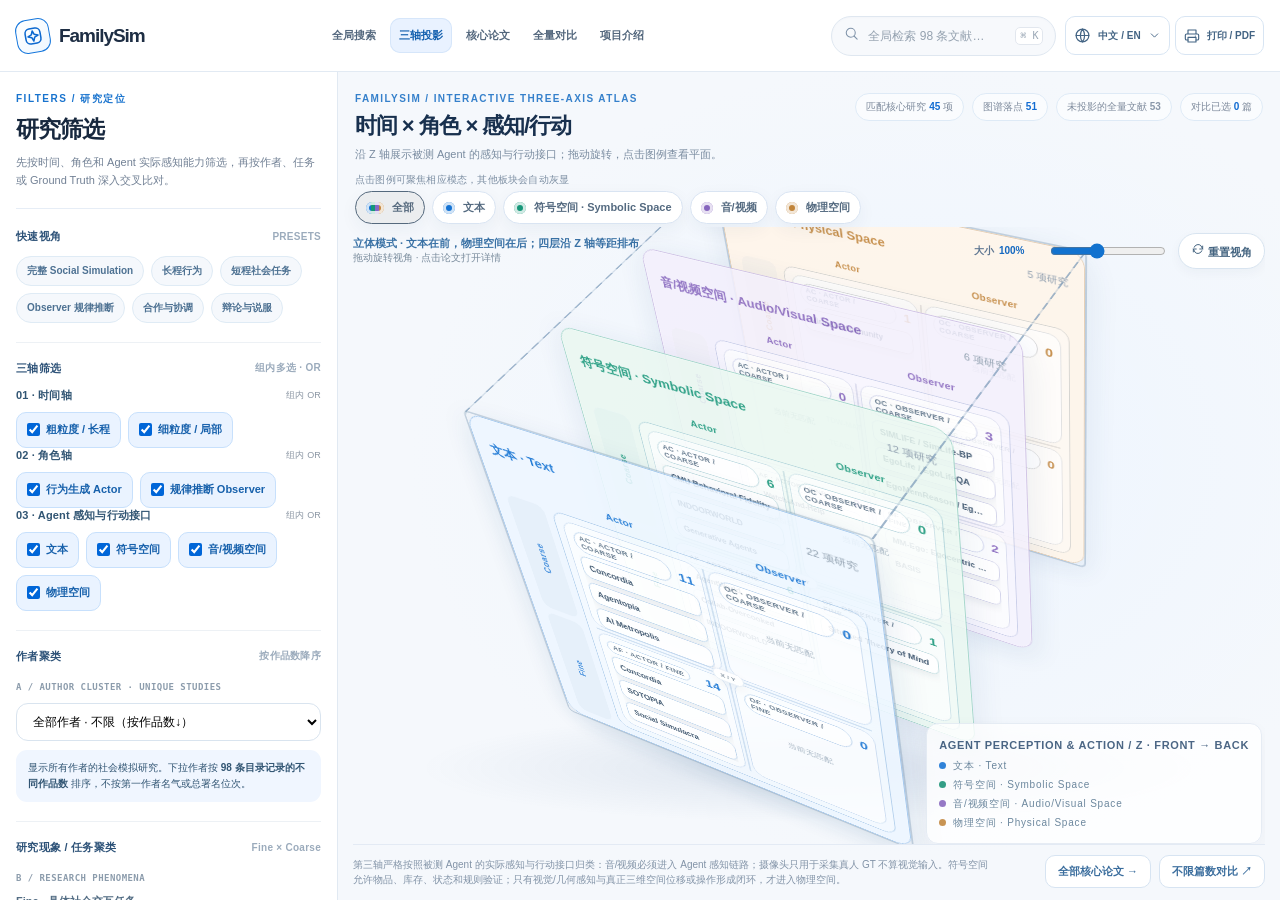
==== index.html @ 8cab1ca6 "Publish literature atlas metadata and archived webpages" ====
<!doctype html>
<html lang="zh-CN"><head><meta charset="utf-8">
<meta name="viewport" content="width=device-width,initial-scale=1">
<meta http-equiv="refresh" content="0;url=atlas/FamilySim_Research_Atlas_v1.0.html">
<title>FamilySim / LuvWorld Literature Atlas</title></head>
<body><p><a href="atlas/FamilySim_Research_Atlas_v1.0.html">打开文献库 / Open the literature atlas</a></p></body></html>
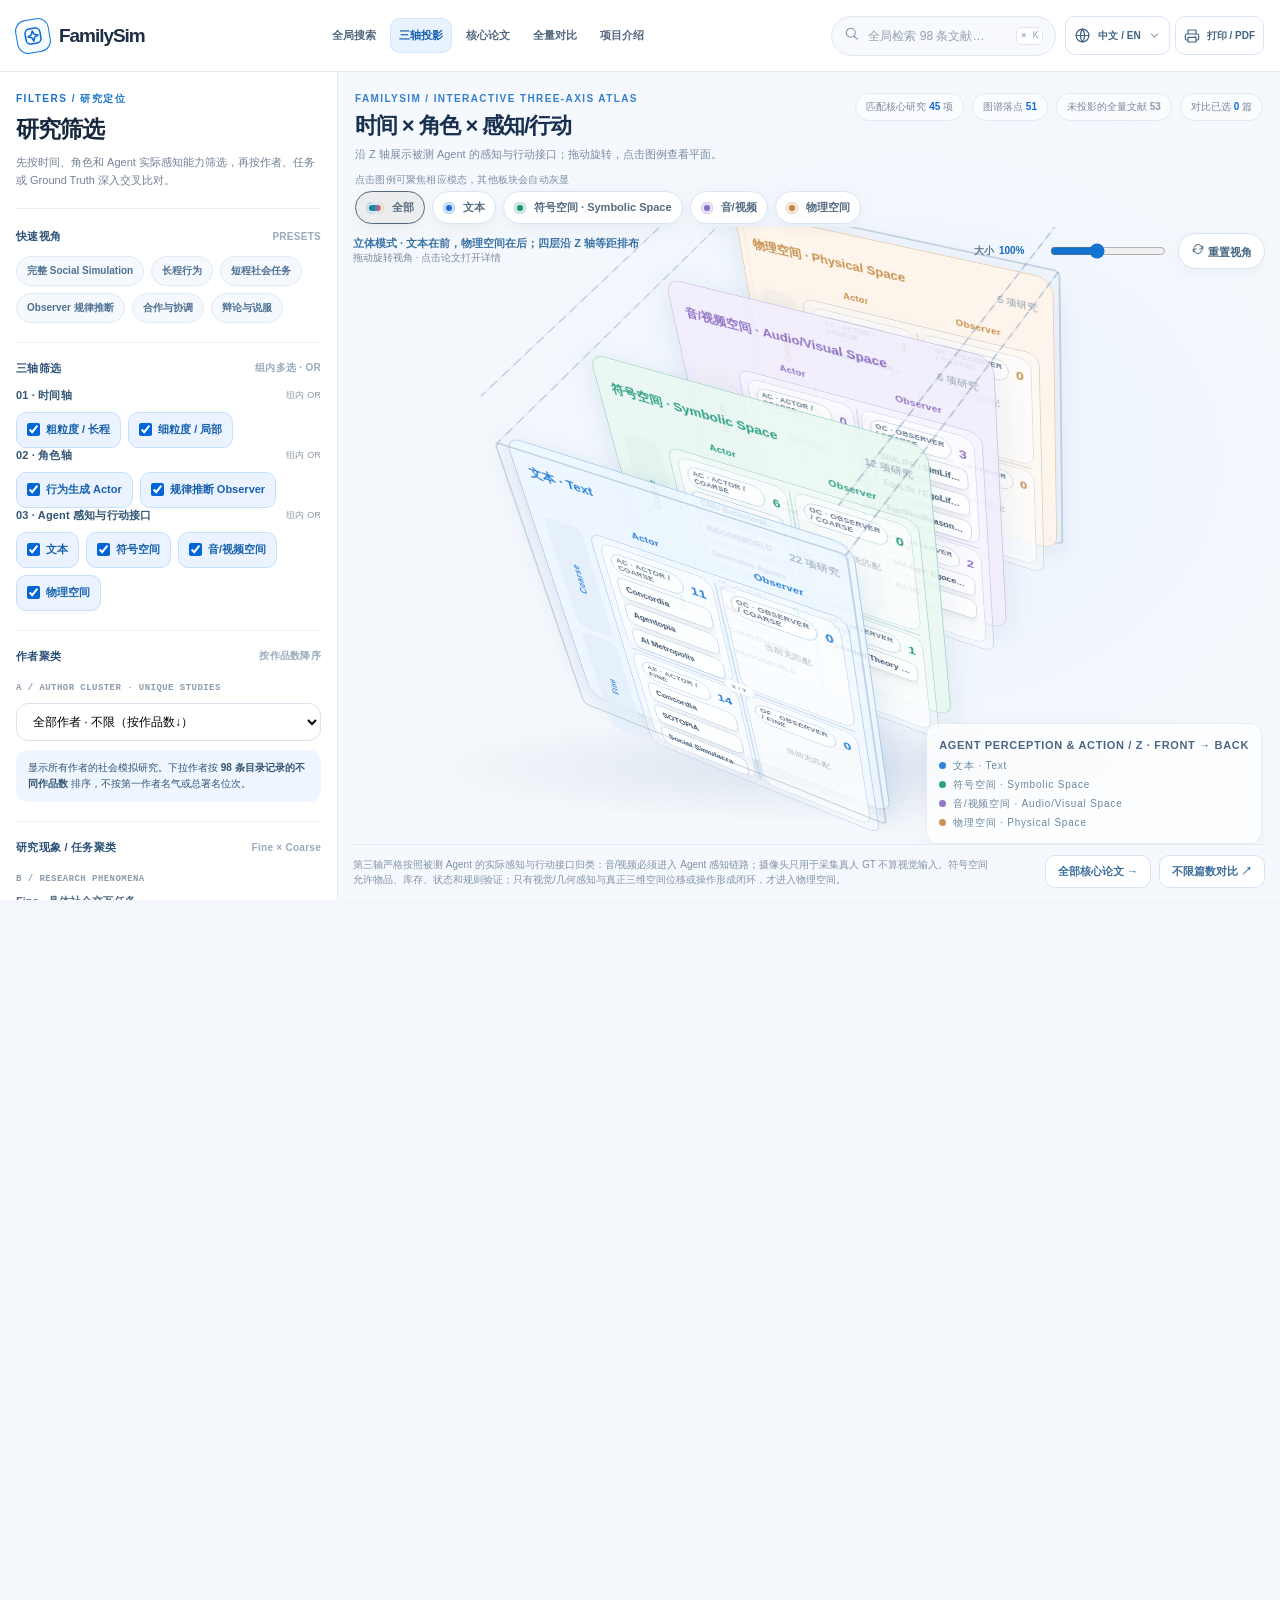
==== commit 6584a395: "Add progressive PDF reader and direct download fallback" ====
--- a/index.html
+++ b/index.html
@@ -1,6 +1,6 @@
 <!doctype html>
 <html lang="zh-CN"><head><meta charset="utf-8">
 <meta name="viewport" content="width=device-width,initial-scale=1">
-<meta http-equiv="refresh" content="0;url=atlas/FamilySim_Research_Atlas_v1.0.html">
+<meta http-equiv="refresh" content="0;url=atlas/FamilySim_Research_Atlas_v1.0.html?v=b4eef70b5c1f">
 <title>FamilySim / LuvWorld Literature Atlas</title></head>
-<body><p><a href="atlas/FamilySim_Research_Atlas_v1.0.html">打开文献库 / Open the literature atlas</a></p></body></html>
+<body><p><a href="atlas/FamilySim_Research_Atlas_v1.0.html?v=b4eef70b5c1f">打开文献库 / Open the literature atlas</a></p></body></html>
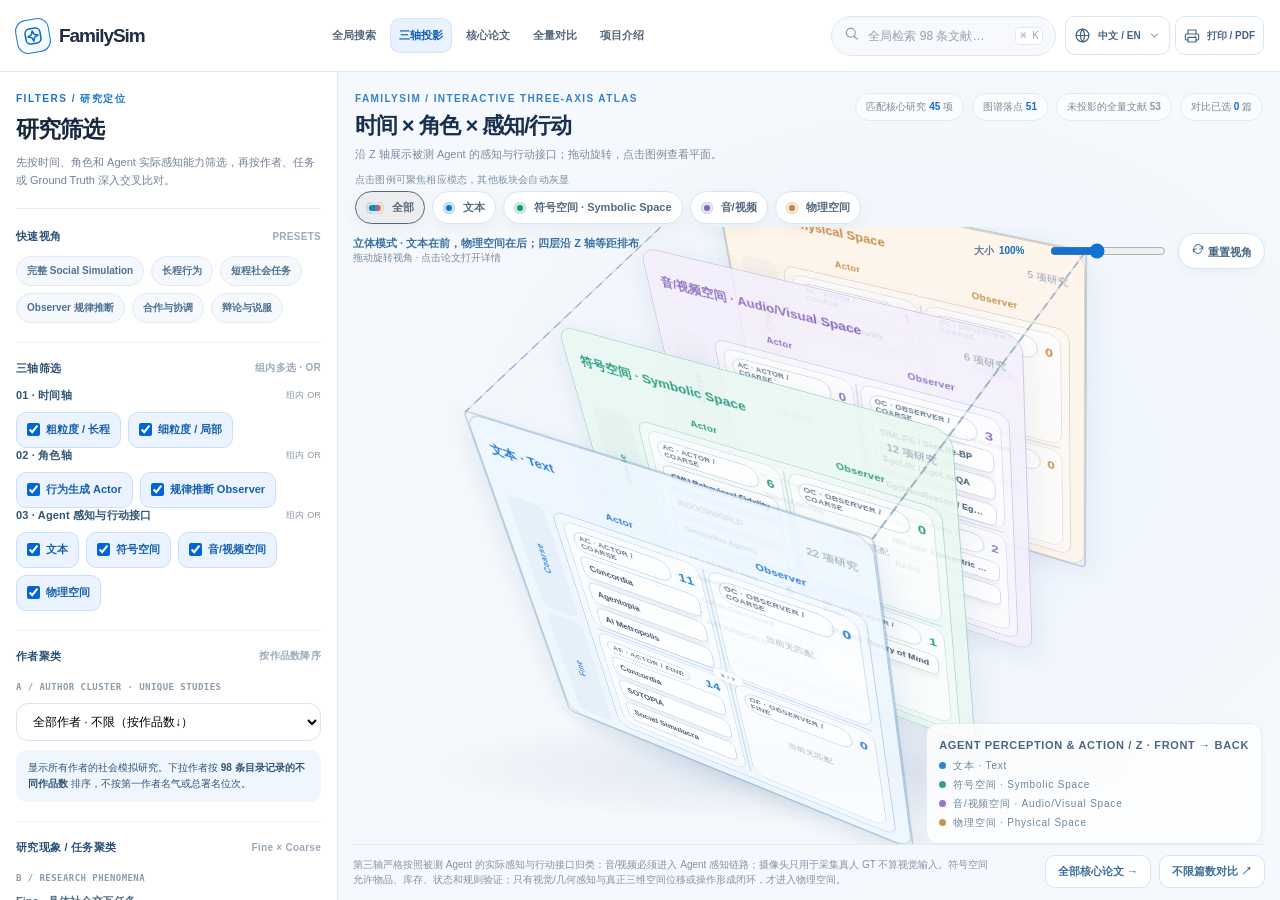
==== commit 2658fa00: "Serve modern atlas shell directly without legacy startup layout" ====
--- a/index.html
+++ b/index.html
@@ -1,6 +1,2523 @@
-<!doctype html>
-<html lang="zh-CN"><head><meta charset="utf-8">
-<meta name="viewport" content="width=device-width,initial-scale=1">
-<meta http-equiv="refresh" content="0;url=atlas/FamilySim_Research_Atlas_v1.0.html?v=b4eef70b5c1f">
-<title>FamilySim / LuvWorld Literature Atlas</title></head>
-<body><p><a href="atlas/FamilySim_Research_Atlas_v1.0.html?v=b4eef70b5c1f">打开文献库 / Open the literature atlas</a></p></body></html>
+<!DOCTYPE html>
+
+<html data-atlas-state="loading" lang="zh-CN"><head><base href="./atlas/FamilySim_Research_Atlas_v1.0.html">
+<meta charset="utf-8"/><meta content="width=device-width,initial-scale=1" name="viewport"/>
+<meta content="FamilySim Social Simulation三轴投影、98条文献与97条BibTeX" name="description"/>
+<title>FamilySim v1.0 · Social Simulation Three-Axis Atlas &amp; Global Search</title>
+<style id="atlas-base">
+:root{--bg:#f5f5f7;--paper:#fff;--ink:#17181b;--muted:#737d8b;--blue:#0066d8;--blueLight:#eaf3ff;--line:#e5eaf1;--deep:#142338;--green:#168f70;--violet:#8465bb;--amber:#c18131;--shadow:0 20px 70px rgba(24,42,76,.055);--radius:23px;--w:1240px}*{box-sizing:border-box}html{scroll-behavior:smooth}body{margin:0;color:var(--ink);background:var(--bg);font-family:-apple-system,BlinkMacSystemFont,'SF Pro Display','PingFang SC','Microsoft YaHei',Arial,sans-serif;-webkit-font-smoothing:antialiased}button,input,select{font:inherit}button{cursor:pointer}a{color:var(--blue);text-decoration:none}a:hover{text-decoration:underline}.wrap{max-width:var(--w);padding:0 26px;margin:auto}section{scroll-margin-top:85px}.navtop{height:69px;position:fixed;top:0;left:0;right:0;background:#fffffff0;backdrop-filter:blur(18px);border-bottom:1px solid #e7e9ee;z-index:60}.nav{max-width:1380px;padding:0 30px;height:100%;margin:auto;display:flex;align-items:center;gap:22px}.brand{font-size:19px;color:#1b2736;font-weight:760;letter-spacing:-.055em;display:flex;align-items:center;gap:10px;white-space:nowrap}.symbol{width:30px;height:30px;display:inline-grid;place-items:center;border:2px solid var(--blue);color:var(--blue);border-radius:10px;transform:rotate(-10deg);font-size:18px}.navlinks{display:flex;gap:22px;margin:auto}.navlinks a{font-size:12px;color:#677383;font-weight:650;white-space:nowrap}.navlinks a:hover{color:var(--blue)}.navbtn{border:1px solid #dce4ed;background:#fff;border-radius:24px;padding:10px 14px;font-size:12px;color:#476176;font-weight:700}.progress{position:absolute;bottom:0;height:2px;background:linear-gradient(90deg,var(--blue),#9a8cdb);width:0}.hero{padding:161px 0 90px;background:radial-gradient(ellipse 54% 78% at 86% 42%,#dbeaff,transparent 75%),linear-gradient(155deg,#fff,#f6f8fc 80%);overflow:hidden;position:relative}.hero:before{content:"";position:absolute;width:520px;height:520px;border:1px solid #c8dcf88c;border-radius:50%;right:-145px;top:65px;box-shadow:0 0 0 80px #dbe9fc2d,0 0 0 180px #dbe9fc17}.hero .wrap{position:relative;z-index:2}.eyebrow{font-size:11px;color:var(--blue);letter-spacing:.20em;font-weight:750;margin-bottom:28px;font-family:ui-monospace,Menlo,monospace}.eyebrow:before{content:"";display:inline-block;width:24px;height:1px;background:var(--blue);vertical-align:middle;margin-right:12px}h1{font-size:clamp(48px,6vw,79px);line-height:1.12;letter-spacing:-.067em;margin:0 0 26px;max-width:1000px}h1 span,h2 strong{color:var(--blue)}h2{font-size:clamp(32px,4vw,51px);letter-spacing:-.059em;line-height:1.18;margin:0 0 23px}h3{margin:0 0 10px;letter-spacing:-.03em}.lede{font-size:19px;color:#596474;line-height:1.9;max-width:810px}.heroactions{margin-top:31px;display:flex;align-items:center;gap:17px;flex-wrap:wrap}.primary{background:var(--blue);color:#fff!important;border:0;padding:13px 23px;border-radius:25px;font-size:13px;font-weight:700;display:inline-flex;align-items:center;gap:8px}.primary:hover{text-decoration:none;background:#0055af}.subLink{font-size:13px;font-weight:700}.chips{display:flex;gap:9px;flex-wrap:wrap;margin-top:60px}.pill{display:inline-block;background:#ffffffb8;border:1px solid #dfe6f0;border-radius:30px;padding:10px 13px;color:#69788c;font-size:11px}.pill b{color:#224367}.block{padding:100px 0}.kicker{font-size:11px;letter-spacing:.17em;color:var(--blue);font-weight:780;margin-bottom:22px}.intro{font-size:16px;line-height:1.9;color:#6b7582;max-width:980px;margin:0 0 34px}.cards3{display:grid;grid-template-columns:repeat(3,minmax(0,1fr));gap:17px}.card{background:#fff;border:1px solid #e7edf4;border-radius:23px;padding:29px;box-shadow:var(--shadow)}.card h3{font-size:20px}.card p{color:#687788;line-height:1.9;font-size:13px;margin:0}.card .big{font-size:37px;color:var(--blue);font-weight:760;letter-spacing:-.065em;margin-bottom:15px}.cap{font-size:11px;color:#8895a3;line-height:1.85}.notice{background:#eef5ff;border:1px solid #d8e8fb;padding:17px 20px;border-radius:14px;font-size:13px;color:#49617a;line-height:1.95}.notice b{color:#1d548b}.work{background:#fff;border:1px solid #e4eaf2;border-radius:24px;padding:24px;box-shadow:var(--shadow)}.toolbar{display:flex;gap:9px;flex-wrap:wrap;align-items:center}.smallbtn{background:#f0f6ff;color:#235d99;border:1px solid #dceaff;padding:9px 12px;border-radius:10px;font-size:11px;font-weight:750}.smallbtn:hover{background:#deedff}.smallbtn.selected{background:#e6f6ee;border-color:#bce7d3;color:#137751}.search{border:1px solid #d9e4ef;background:white;border-radius:12px;padding:12px 15px;min-width:180px;flex:1;color:#29435f;font-size:13px}.select{background:#fff;border:1px solid #d9e4ef;border-radius:12px;padding:11px;font-size:12px;max-width:260px}.controlRow{display:grid;grid-template-columns:repeat(3,minmax(0,1fr));gap:14px;margin:17px 0}.axisGroup{border:1px solid #e3e9f0;border-radius:16px;background:#fbfcff;padding:16px}.axisGroup h4{font-size:12px;color:#315573;letter-spacing:.015em;margin:0 0 12px;display:flex;justify-content:space-between;align-items:center}.axisGroup h4 small{font-weight:500;color:#8b96a3;font-size:10px}.checks{display:flex;flex-wrap:wrap;gap:8px}.checkLabel{display:inline-flex;align-items:center;gap:6px;border:1px solid #dfe8f1;background:#fff;border-radius:10px;padding:10px 11px;font-size:11px;color:#596b80;cursor:pointer;user-select:none;white-space:nowrap}.checkLabel:has(input:checked){background:#eaf3ff;color:#1761ac;border-color:#c7e0fc;font-weight:700}.checkLabel input{accent-color:var(--blue);margin:0}.tinyInfo{font-size:11px;color:#8292a2;line-height:1.8}.status{display:flex;flex-wrap:wrap;gap:19px;margin:14px 0;color:#7d8a9c;font-size:12px}.status b{color:var(--blue)}.matrixTitle{display:flex;justify-content:space-between;gap:15px;align-items:flex-end;flex-wrap:wrap;margin:32px 0 12px}.matrixTitle h3{font-size:21px;margin:0}.legend{font-size:11px;display:flex;gap:14px;flex-wrap:wrap;color:#748699}.mark{width:8px;height:8px;display:inline-block;border-radius:50%;vertical-align:middle;margin-right:5px}.modalityGrid{display:grid;grid-template-columns:repeat(3,minmax(0,1fr));gap:13px}.layer{background:#f8fbff;border:1px solid #e1eaf4;border-radius:18px;padding:13px;min-width:0}.layer[data-layer="text"]{--layerColor:#1372d3;--layerLight:#eaf4ff}.layer[data-layer="spatial"]{--layerColor:#179174;--layerLight:#eaf8f2}.layer[data-layer="av"]{--layerColor:#8665bd;--layerLight:#f1edfa}.layer.off{opacity:.38}.layerHead{display:flex;gap:12px;align-items:center;justify-content:space-between;margin:2px 1px 10px}.layerHead b{font-size:13px;color:#304b65}.layerHead small{font-size:10px;color:#8394a5}.board{display:grid;grid-template-columns:repeat(2,minmax(0,1fr));gap:8px}.cell{min-width:0;min-height:178px;border:1px solid #e3ebf5;border-radius:12px;background:#fff;padding:10px;display:flex;flex-direction:column;gap:6px;transition:.2s}.cell.muted{opacity:.32}.cellHead{display:flex;align-items:center;justify-content:space-between;gap:7px;margin-bottom:4px}.cellHead span{color:#75899d;font-size:10px;font-weight:700}.cellHead b{color:var(--layerColor);font-size:16px}.paperPills{display:flex;flex-wrap:wrap;gap:5px;align-content:flex-start}.paperDot{background:var(--layerLight);border:1px solid color-mix(in srgb,var(--layerColor) 18%,white);border-radius:8px;color:var(--layerColor);font-size:10px;padding:6px 8px;font-weight:700;max-width:100%;overflow:hidden;text-overflow:ellipsis;white-space:nowrap;text-align:left}.paperDot:hover{box-shadow:0 2px 9px #0001;filter:brightness(.96)}.moreDot{background:#f3f6fa;border:1px dashed #cfdae5;color:#6d8396}.cellEmpty{font-size:10px;color:#a2aebd;line-height:1.7;margin-top:19px;text-align:center}.axisFoot{color:#8b98a6;font-size:11px;line-height:1.85;margin-top:13px}.cardsGrid{display:grid;grid-template-columns:repeat(3,minmax(0,1fr));gap:13px;margin-top:20px}.paperCard{background:#fff;border:1px solid #e3eaf1;border-radius:17px;padding:20px;display:flex;flex-direction:column;gap:11px;min-width:0;transition:.2s}.paperCard:hover{border-color:#a4c7ee;transform:translateY(-2px);box-shadow:0 10px 28px #20416b0a}.paperCard h3{font-size:17px;line-height:1.4;overflow-wrap:anywhere;margin:0}.paperCard p{font-size:12px;color:#6d7c8a;line-height:1.85;margin:0}.paperTop{display:flex;justify-content:space-between;gap:10px;align-items:center}.venue{font-size:10px;color:#96a0ab}.tag{font-size:10px;border-radius:20px;padding:5px 9px;background:#e9f4ff;color:#1765b9;font-weight:710}.tag.green{background:#e8f7f0;color:#128665}.tag.purple{background:#f0ebfc;color:#7959af}.tag.grey{background:#f0f2f4;color:#7e8893}.tag.amber{background:#fff4e3;color:#986719}.tagLine{display:flex;flex-wrap:wrap;gap:6px}.paperMeta{font-size:11px;color:#617992;line-height:1.8}.cardActions{display:flex;gap:8px;flex-wrap:wrap;margin-top:auto;padding-top:12px;border-top:1px solid #ebf0f5}.empty{padding:29px;color:#8d99a6;text-align:center}.compareSlots{display:flex;flex-wrap:wrap;gap:8px;margin:15px 0}.slot{background:#eaf3ff;color:#1e65b4;font-size:11px;font-weight:700;padding:9px 12px;border-radius:20px}.slot button{border:0;background:transparent;font-size:14px;color:#1e65b4;padding:0 0 0 6px}.dimbar{display:flex;gap:7px;flex-wrap:wrap;margin:13px 0}.dimbar label{border:1px solid #e2e8ef;background:#fff;padding:9px;border-radius:9px;font-size:11px;color:#566878}.dimbar input{accent-color:var(--blue)}.scrollTable{overflow:auto;border:1px solid #e1eaf3;background:#fff;border-radius:17px;max-height:620px}.compareTable{border-collapse:separate;border-spacing:0;font-size:12px;line-height:1.9;min-width:100%}.compareTable th,.compareTable td{border-bottom:1px solid #e9edf4;border-right:1px solid #edf1f6;min-width:235px;max-width:350px;padding:15px;vertical-align:top;text-align:left;white-space:pre-wrap;overflow-wrap:anywhere}.compareTable th{background:#eff5ff;position:sticky;top:0;color:#1c5288;z-index:2}.compareTable th:first-child,.compareTable td:first-child{position:sticky;left:0;min-width:122px;max-width:140px;background:#f8fafd;color:#466078;font-weight:750;z-index:3}.compareTable th:first-child{z-index:5;background:#eaf2ff}.dark{background:#132031;color:#f6f9fe}.dark h2 strong{color:#87bfff}.dark .kicker{color:#83baff}.dark .intro{color:#aebed0}.darkGrid{display:grid;grid-template-columns:repeat(3,1fr);gap:15px}.darkBox{padding:27px;background:#1c2d42;border:1px solid #38516f;border-radius:19px}.darkBox h3{font-size:19px;color:#f0f8ff}.darkBox p{color:#b2c0d3;font-size:12px;line-height:1.95}.dark .notice{margin-top:21px;background:#1c3149;border-color:#385879;color:#d7e8ff}.dark .notice b{color:#d7edff}.footer{padding:28px 0 45px;border-top:1px solid #e1e6ec;color:#8391a0;font-size:11px;display:flex;justify-content:space-between;gap:20px}.modal{position:fixed;inset:0;z-index:100;display:none;align-items:center;justify-content:center;background:#102039bd;padding:18px}.modal.open{display:flex}.dialog{position:relative;width:min(920px,100%);max-height:90vh;overflow-y:auto;border-radius:23px;background:#fff;box-shadow:0 25px 90px #0004;padding:32px}.close{border:0;border-radius:50%;background:#eef3f9;width:39px;height:39px;position:sticky;top:0;float:right;z-index:2}.dialogHero{background:linear-gradient(135deg,#edf5ff,#fbfdff);border:1px solid #dbe9fb;padding:23px;border-radius:17px;margin:20px 0}.dialogHero h3{font-size:25px;line-height:1.4;max-width:740px}.dialogHero p{font-size:13px;color:#45627e;line-height:1.9;margin:0}.detailGrid{display:grid;grid-template-columns:repeat(2,minmax(0,1fr));gap:11px}.detailBox{border:1px solid #e5eaf1;background:#fafcff;border-radius:12px;padding:18px}.detailBox b{color:#2167a9;font-size:11px}.detailBox p{font-size:12px;color:#5b6d80;line-height:1.9;margin:7px 0 0;white-space:pre-line}.detailLinks{display:flex;gap:13px;flex-wrap:wrap;font-size:13px;font-weight:700;margin-top:22px}.rowline{display:flex;gap:8px;flex-wrap:wrap}.call{border-left:3px solid var(--blue);padding:13px 16px;background:#eff6ff;border-radius:0 10px 10px 0;line-height:1.85;font-size:13px;color:#355d85;margin:15px 0}.auxGrid{display:grid;grid-template-columns:repeat(4,minmax(0,1fr));gap:9px}.auxCard{border:1px solid #e0e7f0;background:#fff;border-radius:13px;padding:15px;text-align:left;min-width:0}.auxCard b{font-size:12px;color:#344d66;display:block;line-height:1.55}.auxCard small{font-size:10px;color:#8d99a6;line-height:1.6;display:block;margin-top:7px}.auxCard:hover{border-color:#a5c8f0;background:#f4f9ff}@media(max-width:1100px){.modalityGrid{grid-template-columns:1fr 1fr}.layer:last-child{grid-column:1 / -1}.cardsGrid{grid-template-columns:1fr 1fr}.auxGrid{grid-template-columns:repeat(3,1fr)}}@media(max-width:760px){.navlinks{display:none}.nav{padding:0 16px;gap:8px}.brand{font-size:17px}.navbtn{margin-left:auto;padding:8px 10px}.hero{padding:125px 0 70px}.lede{font-size:15px}.block{padding:68px 0}.wrap{padding:0 18px}.cards3,.controlRow,.darkGrid{grid-template-columns:1fr}.modalityGrid,.cardsGrid,.detailGrid{grid-template-columns:1fr}.layer:last-child{grid-column:auto}.auxGrid{grid-template-columns:1fr 1fr}.work{padding:15px}.cell{min-height:150px}.dialog{padding:19px}}@media(max-width:480px){.auxGrid{grid-template-columns:1fr}.board{gap:5px}.cell{padding:7px}.checkLabel{padding:9px 7px;font-size:10px}}@media print{.navtop,.heroactions,.toolbar,.controlRow,.cardActions,.dimbar,.modal,.auxGrid{display:none!important}.hero{padding:25px 0!important}.block{padding:23px 0!important}.work{box-shadow:none}.modalityGrid{grid-template-columns:repeat(3,1fr)}.cardsGrid{grid-template-columns:repeat(3,1fr)}.paperCard{break-inside:avoid}.scrollTable{max-height:none}body{-webkit-print-color-adjust:exact;print-color-adjust:exact}}
+
+/* v2 — paper-specific misclassification / interpretation review */
+.pitfallToggle{display:inline-flex;gap:7px;align-items:center;padding:10px 12px;border-radius:11px;font-size:11px;font-weight:740;background:#fff9ed;border:1px solid #efd9ad;color:#7a5925;cursor:pointer;user-select:none}.pitfallToggle input{accent-color:#b7852d}.pitfallCard{background:#fffcf6;border:1px solid #f1e4c7;border-left:3px solid #c69848;border-radius:11px;padding:12px 13px;line-height:1.7;font-size:11.5px;color:#775e38}.pitfallCard b{display:block;color:#946521;font-size:10.5px;letter-spacing:.01em;margin-bottom:5px}.pitfallCard .correct{margin-top:7px;padding-top:7px;border-top:1px dashed #ecdcbf;color:#4c7766}.pitfallCard .correct strong{color:#1c785b}.warnMark{font-size:11px;color:#a6741e;font-weight:800;margin-left:4px}.warnHeader{background:#fff9ed;border:1px solid #ebd8b6;padding:22px;border-radius:17px;margin:12px 0 20px}.warnHeader h4{margin:0 0 12px;font-size:13px;letter-spacing:.02em;color:#a16e19}.warnHeader .misread{font-size:13px;color:#755b36;line-height:1.88;margin-bottom:11px}.warnHeader .realread{font-size:13px;color:#276e56;line-height:1.9;border-top:1px solid #efdcbc;padding-top:10px}.warnHeader b{color:#825f27}.warnHeader .realread b{color:#216f51}.pitfallKey{font-size:10px;color:#9c752c;background:#fff3df;border:1px solid #ecd8b2;border-radius:7px;padding:5px 7px;display:inline-flex;align-items:center;font-weight:720}.paperDot.warnOn{border-style:dashed}.misclassGuide{margin-top:17px;padding:19px;border:1px solid #e9ddb9;background:#fffcf5;border-radius:15px}.misclassGuide h3{font-size:13px;color:#8d6325;margin:0 0 11px}.misclassGuide p{color:#826842;font-size:12px;line-height:1.9;margin:0}.riskRuleList{display:grid;grid-template-columns:repeat(3,minmax(0,1fr));gap:8px;margin:15px 0}.riskRule{background:#fff;border:1px solid #f1e4cc;padding:11px;border-radius:11px;color:#695a3a;font-size:11px;line-height:1.8}.riskRule b{display:block;color:#a06f2c;margin-bottom:5px}.riskDim{color:#a06f2c;font-size:10px;font-weight:700}.warnTiny{font-size:10px;color:#a6741e}.compareTable tr.warnRow td{background:#fffdf7;color:#836037}.is-quiet-warning .pitfallCard,.is-quiet-warning .warnHeader,.is-quiet-warning .warnMark,.is-quiet-warning .warnTiny{display:none!important}@media(max-width:850px){.riskRuleList{grid-template-columns:1fr}.pitfallToggle{width:100%}.warnHeader{padding:15px}}@media print{.pitfallToggle{display:none!important}.pitfallCard,.warnHeader{break-inside:avoid}}
+
+/* V3 additions: visual DNA inherited from user reference atlas (SF-style light editorial + blue). */
+.navsub{font-size:11px;font-weight:500;color:#98a6b5;letter-spacing:0}.heroMeta{margin-top:65px;display:flex;gap:10px;flex-wrap:wrap}.metaPill{font-size:11px;border:1px solid #e1e8f2;background:#ffffffbd;padding:10px 14px;color:#617389;border-radius:30px}.metaPill b{color:#1267c2}.hero h1{max-width:1090px}.eyetag{font:760 10px ui-monospace,Consolas,monospace;letter-spacing:.12em;color:#2676c6}.clusterRow{display:grid;grid-template-columns:1fr 1fr;gap:17px;margin:20px 0}.clusterPanel{border-radius:21px;background:linear-gradient(155deg,#fff,#f7fbff);border:1px solid #d9e7f6;padding:24px;min-width:0}.clusterPanel h3{font-size:20px;color:#203c5c;margin:9px 0 8px}.clusterPanel p{font-size:12px;line-height:1.8;color:#738295;margin:0 0 16px}.clusterHead{min-height:107px}.clusterPanel .wideSelect{width:100%;min-width:0;max-width:none}.clusterSummary{font-size:12px;line-height:1.65;color:#315573;margin:15px 0;background:#edf5ff;border-radius:11px;padding:12px 14px;min-height:52px}.authorItems{display:flex;flex-wrap:wrap;gap:7px;max-height:160px;overflow:auto}.authorChip{border:1px solid #d9e6f5;border-radius:12px;background:#fff;padding:9px 11px;font-size:11px;color:#386188;display:flex;align-items:center;gap:7px;line-height:1.5;text-align:left}.authorChip.mapEntry{background:#edf5ff;border-color:#c8ddf8;color:#185eaf}.authorChip small{color:#8e9aab}.authorChip:hover{border-color:#88b6ea;background:#f4f9ff}.taskSel{margin-bottom:12px}.taskSel label{font-size:11px;color:#46749f;font-weight:750;display:block;margin-bottom:8px}.taskSel select{width:100%;max-width:none}.clusterPanel .microHint{font-size:11px;color:#8993a3;line-height:1.7;margin:8px 0 12px}.topicSummary{display:flex;flex-wrap:wrap;gap:5px}.topicBadge{font-size:10px;font-weight:700;color:#366c9d;padding:6px 9px;background:#e7f2ff;border-radius:40px}.toolBarExtra{margin-top:13px}.work{overflow:visible}.modalityGrid{display:grid;grid-template-columns:repeat(2,minmax(0,1fr));gap:14px}.layer{min-width:0}.layer .layerHead{min-height:40px}.layer.off{opacity:.34}.cellHead{gap:8px}.paperPills{min-height:100px}.paperDot{max-width:100%;overflow:hidden;text-overflow:ellipsis}.authorMark{display:inline-block;color:#1168d0;font-size:9px;margin-left:3px}.emptyFilters{color:#8597aa;padding:20px}.libraryText{font-size:12px;line-height:1.8;color:#607183}.paperCard .authorMini{font-size:10px;color:#8090a3;white-space:nowrap;overflow:hidden;text-overflow:ellipsis;max-width:100%}.paperCard .topicMini{display:flex;gap:5px;flex-wrap:wrap}.paperCard .topicMini em{font-size:10px;color:#355f88;background:#f1f7ff;border-radius:8px;padding:4px 7px;font-style:normal}.paperCard .paperMeta{font-size:11px}.compareChooser{background:#fff;border:1px solid #dce5f2;border-radius:22px;padding:25px;box-shadow:var(--shadow)}.chooserIntro{display:flex;justify-content:space-between;align-items:center;gap:13px;margin-bottom:19px}.chooserIntro h3{margin:8px 0 0;font-size:21px}.counterBubble{font:750 10px ui-monospace,monospace;color:#356ba7;background:#eaf3ff;border-radius:18px;padding:8px 11px;white-space:nowrap}.cascadeGrid{display:grid;grid-template-columns:1.02fr 1.03fr 1.5fr;gap:12px}.cascadeUnit{background:#f8fbff;border:1px solid #e1ecf8;border-radius:15px;padding:14px;min-width:0}.cascadeUnit label{font-size:12px;font-weight:740;color:#355473;display:block;margin-bottom:10px}.cascadeUnit label span{color:#0e71d2;font-family:ui-monospace,monospace;padding-right:7px}.cascadeUnit select{width:100%;max-width:none;min-width:0}.chooserBottom{display:flex;gap:9px;margin:15px 0}.chooserBottom .search{min-width:120px;flex:1}.chooserBottom button{white-space:nowrap}.candidateList{display:grid;grid-template-columns:repeat(2,minmax(0,1fr));gap:9px;margin-top:15px;max-height:235px;overflow:auto}.candidate{display:flex;align-items:center;gap:10px;justify-content:space-between;border:1px solid #e5edf6;border-radius:12px;padding:12px 13px;background:#fafcff;min-width:0}.candidate:hover{border-color:#b7d5f9}.candidate b{font-size:11px;color:#2b435c;display:block;line-height:1.45}.candidate small{font-size:10px;color:#8494a3}.candidate button{flex:0 0 auto;white-space:nowrap}.candidate .taken{color:#1a8b70}.compareChooser .microHint{font-size:11px;color:#8a98a6;line-height:1.85;margin:12px 0 0}.compareSlots{margin:15px 0}.compareTable th:first-child{position:sticky;left:0;background:#eef5fd;z-index:3;min-width:150px}.compareTable td:first-child{position:sticky;left:0;background:#f7fbff;z-index:2;min-width:150px;font-weight:700;color:#31547a}.compareTable th{min-width:245px}.compareTable td{white-space:pre-line;min-width:245px}.compareTable .bibKey{font:600 10px ui-monospace,monospace;color:#6283a8}.notice{line-height:1.85}.footerline{padding:27px 0 55px;border-top:1px solid #e1e5eb;display:flex;gap:15px;justify-content:space-between;color:#8191a1;font-size:11px}.modalDialog .detailGrid{grid-template-columns:repeat(2,minmax(0,1fr))}.bibBox{border-radius:12px;background:#111f2f;color:#dceafa;font-size:10px;line-height:1.6;padding:17px;white-space:pre-wrap;word-break:break-word;max-height:245px;overflow:auto;margin-top:12px}.dialogHero h3{font-size:28px}.bibTop{display:flex;align-items:center;justify-content:space-between;gap:10px;margin-top:21px}.bibTop h4{margin:0;font-size:14px}.typeLabel{font-size:11px;font-weight:700;color:#3077ba}.topicInModal{display:flex;flex-wrap:wrap;gap:6px;margin:15px 0}.status b{color:#116bd1}#libraryGrid .paperCard{display:flex;flex-direction:column}.cardActions{margin-top:auto}.select:focus-visible,.search:focus-visible,button:focus-visible,a:focus-visible{outline:3px solid #a2c9ff;outline-offset:3px}.empty{padding:28px;color:#8a99aa;line-height:1.8;font-size:13px}.footerline span{text-align:right}.linkButton{background:transparent;border:none;color:#126cca;text-decoration:underline;font-size:11px;cursor:pointer}.miniClass{color:#6d87a1;font-size:11px}.noPlot{font-style:italic;color:#8997a7;font-size:11px}
+@media (max-width:950px){.clusterRow{grid-template-columns:1fr}.clusterHead{min-height:0}.cascadeGrid{grid-template-columns:1fr}.candidateList{grid-template-columns:1fr}.navlinks{gap:9px}.navlinks a{font-size:11px}}
+@media(max-width:750px){.modalityGrid{grid-template-columns:1fr}.clusterPanel{padding:17px}.compareChooser{padding:16px}.chooserBottom{flex-direction:column}.candidateList{max-height:370px}.heroMeta{margin-top:40px}.footerline{display:block}.footerline span{display:block;text-align:left;margin-top:10px}.navsub{display:none}.modalDialog .detailGrid{grid-template-columns:1fr}}
+@media print{.clusterRow,.toolbar,.cascadeGrid,.chooserBottom,.candidateList,.cardActions,.navtop,.heroactions{display:none!important}.modalityGrid{grid-template-columns:repeat(2,1fr)}.layer,.paperCard,.card{break-inside:avoid}.work,.compareChooser{box-shadow:none!important}.compareTable th,.compareTable td{font-size:9px}}
+
+/* v4 safeguards, accessibility and provenance */
+.paperDot:focus-visible,.authorChip:focus-visible{outline:3px solid #82b5ef;outline-offset:2px}
+.bibBox{tab-size:2}.axisFoot{line-height:1.85}.modalDialog{scrollbar-gutter:stable}
+@media(max-width:700px){.compareTable th,.compareTable td{min-width:210px}.modalDialog{width:100%}}
+</style>
+<style id="atlas-dashboard-layout">/* FamilySim v1.0: App-shell, sidebar / cube workspace, global search. All data comes from v1.0 embedded JSON. */
+:root{--appnav:72px;--sidebarWidth:360px;--appBlue:#176ccc}
+html,body{height:100%;overflow:hidden}
+body{background:#f3f6fa}
+.navtop{height:var(--appnav);background:#fffffff4;backdrop-filter:blur(16px);border-bottom:1px solid #e2eaf3;z-index:90}
+.navtop .nav{max-width:none;width:100%;padding:0 24px;gap:22px}
+.navtop .brand{font-size:19px;letter-spacing:-.055em;gap:9px}
+.navtop .navsub{color:#8393a4;font-size:11px;letter-spacing:0;font-weight:550}
+.navtop .navlinks{margin:0 auto;display:flex;align-items:center;gap:5px;min-width:0}
+.navtop .navlinks a{padding:11px 13px;border-radius:10px;transition:background .16s,color .16s;color:#53677d;font-size:12px;font-weight:700;text-decoration:none;white-space:nowrap}
+.navtop .navlinks a:hover{background:#f2f6fb;color:#0e5fb8}
+.navtop .navlinks a.active{background:#e9f2ff;color:#125fae;box-shadow:inset 0 0 0 1px #d6e6fa}
+.navtop .progress{display:none}
+.nav-search-shell{flex:0 1 275px;min-width:175px;height:40px;border:1px solid #dfE7f0;background:#f7f9fc;border-radius:21px;display:flex;align-items:center;gap:9px;padding:0 12px;transition:all .2s;box-shadow:inset 0 1px 2px #12345205}
+.nav-search-shell:focus-within{background:white;box-shadow:0 0 0 4px rgba(23,108,204,.09);border-color:#9fc6f6}
+.nav-search-symbol{font-size:16px;flex:0 0 auto;color:#8194aa}
+#navGlobalSearch{appearance:none;border:0;background:transparent;outline:none;width:100%;font-size:12px;color:#233f5e;padding:0;min-width:0}
+#navGlobalSearch::placeholder{color:#94a1af}
+.search-shortcut{font-family:ui-monospace,Menlo,monospace;border:1px solid #e2e7ee;border-radius:5px;padding:2px 4px;line-height:1.2;font-size:10px;color:#9ba8b6;background:#fff;white-space:nowrap}
+.navtop .navbtn{padding:9px 12px;white-space:nowrap;font-size:11px}
+.appMain{height:calc(100dvh - var(--appnav));margin-top:var(--appnav);overflow:hidden;position:relative}
+.appMain>section,.appMain>.appPage{display:none!important}
+.appMain>.appPage.activePage{display:block!important;height:100%;min-height:0;overflow-y:auto;scrollbar-width:thin;scrollbar-color:#cbd9e9 transparent}
+.appMain>#atlas.activePage{display:grid!important;grid-template-columns:minmax(320px,var(--sidebarWidth)) minmax(0,1fr);overflow:hidden;padding:0!important;margin:0!important;background:#f5f8fc!important}
+.appMain #atlas>.wrap{max-width:none;padding:0;margin:0}
+#atlas .atlasSidebar{min-height:0;overflow-y:auto;overscroll-behavior:contain;background:#fff;border-right:1px solid #e1e9f2;padding:23px 22px 32px;scrollbar-color:#d2deeb transparent;scrollbar-width:thin;position:relative;z-index:3}
+#atlas .sidebarIntro{border-bottom:1px solid #e6edf6;padding-bottom:18px;margin-bottom:20px}
+#atlas .sidebarEyebrow{font-size:10px;letter-spacing:.15em;font-weight:850;color:#1873ce;margin-bottom:10px}
+#atlas .sidebarIntro h2{font-size:23px;line-height:1.2;letter-spacing:-.04em;margin:0 0 9px;color:#17283e}
+#atlas .sidebarIntro p{color:#728195;line-height:1.7;font-size:11px;margin:0}
+#atlas .filterGroup{padding:0 0 19px;margin:0 0 18px;border-bottom:1px solid #edf1f5;min-width:0}
+#atlas .filterGroup h3{font-size:11px;text-transform:none;letter-spacing:.025em;color:#2d5278;font-weight:830;margin:0 0 12px;display:flex;justify-content:space-between;gap:8px;align-items:center}
+#atlas .filterGroup h3 span{color:#9babbc;font-weight:650;font-size:10px}
+#atlas .axisGroup{padding:0;background:transparent;border:0;border-radius:0;min-width:0;margin:0}
+#atlas .axisGroup h4{margin-bottom:9px;font-size:11px;font-weight:800}
+#atlas .axisGroup h4 small{font-size:9px}
+#atlas .controlRow{display:flex;flex-direction:column;gap:18px;margin:0}
+#atlas .checks{gap:7px}
+#atlas .checkLabel{padding:9px 10px;white-space:normal;font-size:11px;border-radius:10px;line-height:1.45}
+#atlas .filterGroup .select,#atlas .filterGroup .search{width:100%;min-width:0;max-width:none;padding:10px 12px;font-size:12px}
+#atlas .atlasSidebar .clusterPanel,#atlas .atlasSidebar .taskPanel{padding:0!important;background:transparent;border:0;border-radius:0;box-shadow:none}
+#atlas .atlasSidebar .clusterHead{min-height:0;margin:0 0 9px}
+#atlas .atlasSidebar .clusterHead h3,#atlas .atlasSidebar .clusterHead p{display:none}
+#atlas .atlasSidebar .clusterHead .eyetag{color:#8c9cac;letter-spacing:.05em;font-size:9px}
+#atlas .atlasSidebar #authorSummary{font-size:10px;line-height:1.6;min-height:0;background:#f0f6ff;margin:9px 0 0;padding:10px 12px}
+#atlas .atlasSidebar #authorItems{display:none}
+#atlas .atlasSidebar .taskSel{margin:0 0 12px}
+#atlas .atlasSidebar .taskSel label{color:#536d84;font-size:11px;font-weight:700;display:block;margin-bottom:6px}
+#atlas .atlasSidebar #topicSummary{font-size:10px;line-height:1.6}
+#atlas .atlasSidebar .microHint{margin:4px 0 8px;font-size:10px;line-height:1.65;color:#8b9bad}
+#atlas .sidePresets{display:flex;flex-wrap:wrap;gap:7px}
+#atlas .sidePresets .smallbtn{background:#f5f8fc;color:#4d7192;border-color:#dfebf5;font-size:10px;padding:7px 10px;border-radius:999px}
+#atlas .sidePresets .smallbtn:hover{background:#e9f3ff;color:#1465b8}
+#atlas .sidebarBottom{display:flex;gap:9px;flex-direction:column;align-items:stretch}
+#atlas .sidebarBottom .pitfallToggle{font-size:11px;color:#627a90}
+#atlas .sidebarSearch{display:flex;gap:8px}
+#atlas .sidebarSearch .search{flex:1}
+#atlas .sideFooter{font-size:10px;color:#98a5b3;line-height:1.8;margin-top:10px}
+#atlas .sideCompactButton{width:100%;border:1px dashed #caddeb;background:#f8fbff;color:#54728e;font-size:11px;padding:9px;border-radius:11px;font-weight:750;cursor:pointer}
+#atlas .advancedInner{margin-top:14px}
+#atlas .atlasViewer{display:flex;flex-direction:column;min-width:0;min-height:0;padding:20px 24px 15px;position:relative;overflow:hidden;background:radial-gradient(ellipse 70% 63% at 61% 47%,#edf5ff,transparent 76%),#f5f8fc}
+#atlas .viewerHeader{display:flex;align-items:flex-start;justify-content:space-between;gap:12px;flex-wrap:wrap;z-index:8;position:relative;padding:2px 2px 10px}
+#atlas .viewerTitle .sidebarEyebrow{font-size:10px;color:#3580cb;font-weight:850;letter-spacing:.14em;margin-bottom:9px}
+#atlas .viewerTitle h2{font-size:22px;letter-spacing:-.05em;line-height:1.15;margin:0 0 8px;color:#18304e;font-weight:780}
+#atlas .viewerTitle p{margin:0;color:#7a8ca0;font-size:11px;line-height:1.55}
+#atlas .viewerHeader .status{margin:0;gap:8px}
+#atlas .viewerHeader .status span{border:1px solid #deeaf6;background:#fff8;font-size:10px;border-radius:999px;padding:6px 10px;white-space:nowrap}
+#atlas .viewerHeader .status #outside{color:#8a98aa}
+#atlas .viewerSub{display:flex;gap:10px;align-items:center;justify-content:space-between;flex-wrap:wrap;margin:0 2px 3px;position:relative;z-index:7}
+#atlas .viewerSub .matrixTitle{margin:0;display:flex;gap:8px;align-items:center}
+#atlas .viewerSub .matrixTitle h3{display:none}
+#atlas .legendWrap{align-items:flex-start!important;gap:4px}
+#atlas .legendHint{font-size:10px}
+#atlas .legend{gap:7px}
+#atlas .legendBtn{padding:8px 10px;font-size:11px}
+#atlas .appCubeMain{flex:1;min-height:0;overflow:hidden;display:flex;flex-direction:column}
+#atlas #layers{flex:1;min-height:0;margin:0!important}
+#atlas #layers .cubeStage{height:100%;min-height:0!important;display:flex;flex-direction:column}
+#atlas #layers .cubeStage.flat{min-height:0!important}
+#atlas #layers .cubeViewport,#atlas #layers .flat .cubeViewport{height:auto!important;flex:1;min-height:0}
+#atlas #layers .cubeOrbit{--cube-size:min(505px, 43vw, calc(100dvh - 280px));top:50%}
+#atlas #layers .flat .cubeOrbit{--cube-size:min(625px, 47vw, calc(100dvh - 255px));top:50%}
+#atlas #layers .flat.isSettled .cubeOrbit{top:calc(50% - var(--cube-size)/2)!important}
+#atlas #layers .cubeFloor{bottom:4px;height:120px}
+#atlas #layers .stageCaption{padding:5px 0 7px;min-height:49px}
+#atlas #layers .stageState{font-size:11px}
+#atlas #layers .stageInstruction{font-size:10px}
+#atlas #layers .zHint{bottom:0;right:3px;opacity:.86}
+#atlas .viewerFoot{border-top:1px solid #e3eaf4;padding:10px 0 0;display:flex;align-items:center;justify-content:space-between;flex-wrap:wrap;gap:10px;position:relative;z-index:6}
+#atlas .viewerFoot .axisFoot{font-size:10px;color:#8293a7;line-height:1.5;margin:0;max-width:66%}
+#atlas .viewerFoot .viewerLinks{display:flex;gap:8px}
+#atlas .viewerFoot button{font-size:11px;border:1px solid #d7e4f2;background:#fff;padding:8px 12px;border-radius:10px;color:#3a6d9d;cursor:pointer;font-weight:750}
+#atlas .viewerFoot button:hover{background:#eaf4ff}
+#atlas .mobileFilterTrigger,#atlas .closeSidebar,#sidebarBackdrop{display:none}
+/* Secondary pages scroll within their individual view, not along a single document. */
+.appMain>.appPage:not(#atlas){padding:0 0 45px!important;min-height:0}
+.appMain>.appPage:not(#atlas)>.wrap{max-width:1340px;padding:43px 30px 65px}
+.appMain>.appPage:not(#atlas) h2{font-size:clamp(32px,4vw,49px);line-height:1.2;letter-spacing:-.055em}
+.appMain>.appPage:not(#atlas) .intro{max-width:960px;font-size:15px}
+.appMain>#overview{padding:0!important}
+.appMain>#overview .wrap{max-width:1160px;padding:70px 30px}
+#overview .heroactions a{font-size:13px}
+.appMain .pageTopMini{margin-bottom:10px;font-size:11px;color:#2774c5;letter-spacing:.14em;font-weight:800}
+/* Search: large, Google-like central input and information-dense but quiet result cards. */
+#globalSearch{background:radial-gradient(ellipse 56% 44% at 50% 0%,#e7f1ff,transparent),#f7f9fc;padding:0!important}
+#globalSearch>.searchContainer{max-width:1140px;margin:auto;padding:clamp(38px,8vh,90px) 24px 85px}
+.globalHero{text-align:center;max-width:880px;margin:0 auto 25px;transition:margin .2s}
+.globalWordmark{font-weight:800;font-size:clamp(36px,5vw,60px);letter-spacing:-.07em;line-height:1.2;color:#162a42}
+.globalWordmark span{color:#1b75cf}
+.globalHero p{color:#7c8da0;line-height:1.85;font-size:14px;max-width:650px;margin:12px auto 0}
+.globalInputRow{margin:25px auto 10px;display:flex;align-items:center;gap:12px;height:65px;border-radius:999px;background:#fff;border:1px solid #dae5f2;box-shadow:0 13px 45px rgba(31,70,117,.1);padding:0 17px 0 22px;max-width:850px;transition:.18s}
+.globalInputRow:focus-within{border-color:#a3c9f5;box-shadow:0 15px 50px rgba(31,87,146,.15)}
+.globalInputRow .gicon{font-size:20px;color:#8ca2b9}
+#globalInput{flex:1;min-width:0;border:0;outline:none;background:transparent;color:#203a54;font-size:16px;padding:0}
+#globalInput::placeholder{color:#a4afbd}
+#clearGlobal{border:0;background:transparent;color:#a2afbd;padding:7px 10px;font-size:21px;cursor:pointer}
+#searchSubmit{border:0;background:#1370d3;color:white;border-radius:999px;font-size:12px;font-weight:750;padding:12px 19px;cursor:pointer}
+#searchSubmit:hover{background:#0a5db6}
+.searchScopeHint{margin:14px auto 0;font-size:11px;color:#96a4b4;line-height:1.6}
+.searchSuggestion{display:flex;align-items:center;gap:9px;justify-content:center;flex-wrap:wrap;margin:23px auto 8px}
+.searchSuggestion button{background:#fff;color:#63809f;border:1px solid #dfE8f2;font-size:11px;border-radius:999px;padding:9px 14px;font-weight:700;cursor:pointer;box-shadow:0 4px 12px #14385907}
+.searchSuggestion button:hover{background:#ebf4ff;color:#1a6abc}
+#globalSearch.hasQuery .searchContainer{padding-top:30px}
+#globalSearch.hasQuery .globalWordmark{font-size:30px}
+#globalSearch.hasQuery .globalHero p{display:none}
+#globalSearch.hasQuery .globalInputRow{height:57px;margin-top:17px}
+#globalSearch.hasQuery .searchSuggestion{margin-top:15px}
+.searchResultsHeading{display:flex;gap:15px;justify-content:space-between;align-items:center;flex-wrap:wrap;max-width:1040px;margin:28px auto 16px}
+.searchResultsHeading strong{font-size:15px;color:#30475f}
+.searchResultsHeading small{font-size:11px;color:#8798ab}
+.searchFacetBar{display:flex;gap:7px;flex-wrap:wrap;align-items:center}
+.searchFacet{border:1px solid #d8e4ef;color:#5b738e;background:#fff;border-radius:999px;padding:8px 12px;font-size:11px;cursor:pointer;font-weight:700}
+.searchFacet.active{border-color:#a6c9f4;background:#eaf3ff;color:#1668bd}
+.searchGrid{max-width:1040px;display:grid;grid-template-columns:repeat(2,minmax(0,1fr));gap:15px;margin:0 auto}
+.searchPaper{background:#fff;border:1px solid #e3ebf4;border-radius:20px;padding:22px 24px;box-shadow:0 8px 29px rgba(36,71,103,.035);display:flex;flex-direction:column;gap:12px;min-width:0;transition:.2s}
+.searchPaper:hover{border-color:#a9cbf5;box-shadow:0 13px 34px rgba(36,71,103,.085);transform:translateY(-2px)}
+.searchPaperTop{display:flex;align-items:center;gap:8px;flex-wrap:wrap;font-size:10px;color:#8b9aab}
+.searchPill{font-size:10px;background:#edf4ff;color:#2168b5;border-radius:999px;padding:5px 9px;font-weight:800}
+.searchPill.outside{background:#f1f2f5;color:#667687}
+.searchPaper h3{font-size:16px!important;line-height:1.48;letter-spacing:-.02em;color:#1e334b;margin:0;overflow-wrap:anywhere}
+.searchPaper .displayName{font-size:11px;color:#3877b2;font-weight:750;margin-top:-6px}
+.searchPaper .byline{font-size:11px;color:#75899d;line-height:1.7}
+.searchSnippet{font-size:12px;line-height:1.8;color:#64788e;overflow-wrap:anywhere;margin:0;background:#f7faff;border-radius:11px;padding:11px 12px;flex:1}
+.searchSnippet strong{font-size:10px;color:#2263a6;margin-right:7px}
+.searchPaper mark{background:#ffedb1;color:#5b4617;padding:0 2px;border-radius:3px}
+.searchActions{display:flex;gap:9px;align-items:center;border-top:1px solid #eff2f6;padding-top:13px}
+.searchActions button{padding:9px 13px;font-size:11px;font-weight:800;border-radius:9px;cursor:pointer}
+.searchDetail{border:0;background:#eaf4ff;color:#155fb1}
+.searchAdd{border:1px solid #dce7f2;background:#fff;color:#59728d}
+.searchAdd.taken{color:#138260;background:#eaf9f2;border-color:#caebdf}
+.searchEmpty{max-width:700px;text-align:center;margin:48px auto;color:#7c8fa3;background:#fff;padding:28px;border-radius:17px;border:1px solid #e4ebf3;font-size:13px;line-height:1.8}
+.searchFooter{text-align:center;color:#9caab9;font-size:10px;line-height:2;margin-top:26px}
+#globalSearch .searchResultsHeading{scroll-margin-top:80px}
+/* Secondary page meta labels. */
+#compare .compareTable{min-width:850px}
+#notes .wrap{padding-bottom:100px}
+@media(max-width:1310px){:root{--sidebarWidth:338px}.navtop .nav{gap:12px;padding:0 16px}.navtop .navlinks a{padding:10px 9px;font-size:11px}.nav-search-shell{flex-basis:225px;min-width:165px}.navsub{display:none}#atlas .atlasSidebar{padding:20px 16px 24px}#atlas .atlasViewer{padding:19px 15px 12px}#atlas #layers .cubeOrbit{--cube-size:min(470px,41vw,calc(100dvh - 280px))}#atlas #layers .flat .cubeOrbit{--cube-size:min(580px,45vw,calc(100dvh - 255px))}}
+@media(max-width:1080px){.navtop .navlinks{gap:2px}.navtop .navlinks a{font-size:10px;padding:9px 7px}.nav-search-shell{min-width:150px;flex-basis:190px}.search-shortcut{display:none}#atlas .atlasViewer .viewerTitle h2{font-size:19px}#atlas .viewerHeader .status span{font-size:9px;padding:5px 8px}#atlas .legendBtn{font-size:10px;padding:7px 8px}}
+@media(max-width:900px){:root{--appnav:111px}.navtop .nav{height:100%;display:grid;grid-template-columns:1fr minmax(160px,1fr) auto;grid-template-rows:61px 50px;gap:0 10px;padding:0 12px}.navtop .brand{grid-column:1;grid-row:1}.navtop .navbtn{grid-column:3;grid-row:1}.navtop .navlinks{grid-column:1 / -1;grid-row:2;justify-content:flex-start;overflow-x:auto;width:100%;padding-bottom:4px;scrollbar-width:none}.navtop .navlinks::-webkit-scrollbar{display:none}.navtop .navlinks a{font-size:11px;padding:9px 13px}.nav-search-shell{grid-column:2;grid-row:1;width:100%;min-width:0;flex-basis:auto}#atlas.appPage.activePage{display:block!important}#atlas .atlasSidebar{position:fixed;top:var(--appnav);bottom:0;left:0;width:min(378px,90vw);max-width:90vw;transform:translateX(-105%);transition:transform .3s ease;z-index:93;box-shadow:18px 0 80px rgba(18,45,82,.12);padding:20px 20px 30px}#atlas.filterOpen .atlasSidebar{transform:none}#atlas .atlasViewer{height:100%;min-height:0;padding:17px 18px 12px}#atlas .mobileFilterTrigger{display:inline-flex;align-items:center;gap:6px;border:1px solid #d3e3f6;border-radius:10px;background:white;padding:9px 13px;color:#2167aa;font-weight:760;font-size:11px;cursor:pointer}#atlas .closeSidebar{display:inline-flex;margin:0 0 14px;border:0;background:#eff5fc;border-radius:9px;color:#527292;font-size:12px;padding:9px 11px;cursor:pointer;font-weight:750}#sidebarBackdrop{display:block;position:fixed;inset:var(--appnav) 0 0;background:rgba(11,26,42,.42);z-index:92;opacity:0;visibility:hidden;pointer-events:none;transition:opacity .3s}#atlas.filterOpen~#sidebarBackdrop{opacity:1;visibility:visible;pointer-events:auto}#atlas #layers .cubeOrbit{--cube-size:min(465px,50vw,calc(100dvh - 360px))}#atlas #layers .flat .cubeOrbit{--cube-size:min(625px,70vw,calc(100dvh - 300px))}.searchGrid{grid-template-columns:1fr 1fr}}
+@media(max-width:620px){:root{--appnav:110px}.navtop .nav{grid-template-columns:1fr minmax(130px,1fr) auto;column-gap:5px}.navtop .brand{font-size:15px}.navtop .symbol{height:26px;width:26px;font-size:15px}.navtop .navbtn{font-size:10px;padding:8px 9px}.navtop .navlinks a{font-size:10px}.nav-search-shell{height:36px;padding:0 9px}#navGlobalSearch{font-size:11px}#atlas .viewerHeader{gap:7px}#atlas .viewerTitle h2{font-size:18px}#atlas .viewerTitle p{display:none}#atlas .viewerSub{gap:7px}#atlas .legendBtn{padding:7px 9px}#atlas .legendWrap .legendHint{display:none}#atlas .viewerHeader .status{width:100%}#atlas .viewerFoot .axisFoot{max-width:none}#atlas .viewerFoot{gap:6px;padding-top:6px}#atlas .viewerFoot .viewerLinks{width:100%}#atlas #layers .cubeOrbit{--cube-size:min(260px,58vw,calc(100dvh - 390px))}#atlas #layers .flat .cubeOrbit{--cube-size:min(420px,calc(100vw - 42px),calc(100dvh - 340px))}#atlas #layers .zHint{display:none!important}#atlas #layers .cubeFloor{display:none}#atlas #layers .stageInstruction{font-size:9px}#globalSearch>.searchContainer{padding:42px 16px 80px}#globalSearch.hasQuery .searchContainer{padding-top:22px}.globalInputRow{height:58px;padding:0 12px 0 17px;gap:7px}#globalInput{font-size:14px}#searchSubmit{padding:10px 12px}.searchGrid{grid-template-columns:1fr}.searchPaper{padding:18px 19px}.searchResultsHeading{margin-top:21px}.appMain>.appPage:not(#atlas)>.wrap{padding:30px 17px 60px}.appMain>.appPage:not(#atlas) h2{font-size:32px}}
+@media(prefers-reduced-motion:reduce){.navtop .navlinks a,#atlas .atlasSidebar,.searchPaper,#sidebarBackdrop{transition:none!important}}
+@media print{html,body{height:auto;overflow:visible}.navtop,.nav-search-shell,#sidebarBackdrop{display:none!important}.appMain{height:auto;overflow:visible;margin-top:0}.appMain>.appPage:not(.activePage){display:none!important}.appMain>#atlas.activePage{display:block!important}#atlas .atlasSidebar{display:none}#atlas .atlasViewer{overflow:visible;height:auto}#atlas .appCubeMain{height:570px;overflow:visible}#globalSearch .searchGrid{grid-template-columns:repeat(2,1fr)}}
+/* Prevent collapsing main margin into the root viewport; keep fixed nav visible. */
+body{display:flow-root}
+body>footer,.footerline{display:none!important}
+/* Keep the slanted front sheet and the focused 2D sheet fully visible within the viewer. */
+@media(min-width:901px){
+ #atlas #layers .cubeOrbit{--cube-size:min(480px,37vw,max(300px,calc(100dvh - 540px)));top:47%}
+ #atlas #layers .flat .cubeOrbit{--cube-size:min(560px,44vw,max(380px,calc(100dvh - 390px)));top:50%}
+ #atlas #layers .flat.isSettled .cubeOrbit{top:calc(50% - var(--cube-size)/2)!important}
+}
+/* Short laptop windows: don't cut off the front sheet behind the footer. */
+@media(min-width:901px){
+ #atlas #layers .cubeOrbit{--cube-size:min(480px,37vw,max(245px,calc(100dvh - 540px)));top:44%}
+}
+@media(max-height:820px){
+ #atlas .viewerTitle p{display:none}
+ #atlas .viewerHeader{padding-bottom:6px}
+ #atlas .viewerHeader .status span:nth-child(2),#atlas .viewerHeader .status span:nth-child(3){display:none}
+ #atlas .viewerSub .legendHint{display:none}
+ #atlas #layers .stageCaption{padding:3px 0;min-height:42px}
+}
+@media(min-width:621px) and (max-width:900px){
+ #atlas #layers .cubeOrbit{--cube-size:min(355px,42vw,calc(100dvh - 475px));top:45%}
+ #atlas #layers .flat .cubeOrbit{--cube-size:min(540px,60vw,calc(100dvh - 400px));top:50%}
+}
+
+#atlas #layers .cubeOrbit{top:50%}
+/* v1.0 · selected quick presets — yellow distinguishes them from blue atlas modality legend. */
+#atlas .sidePresets .smallbtn.presetActive,
+#atlas .sidePresets .smallbtn.presetActive:hover{
+ background:linear-gradient(180deg,#fff0ac,#ffdf68)!important;
+ border:1px solid #e0ad25!important;color:#78510a!important;
+ box-shadow:0 3px 12px rgba(199,140,27,.17),inset 0 0 0 1px rgba(255,255,255,.6)!important;
+ font-weight:850;
+}
+#atlas .sidePresets .smallbtn.presetActive::before{content:'✓';font-weight:900;margin-right:5px;color:#a16a00}
+#atlas .sidePresets .smallbtn:focus-visible{outline:3px solid #d49b1a;outline-offset:2px}
+/* v1.0 · zoom lives with reset control, not the comparison toolbar. */
+#atlas #layers .viewControls{display:flex;align-items:center;gap:10px;flex-wrap:wrap}
+#atlas #layers .cubeSizeLabel{font-size:10px;color:#5e7691;font-weight:780;white-space:nowrap;display:inline-flex;gap:5px;align-items:center}
+#atlas #layers .cubeSizeOutput{font-size:10px;color:#1468c0;font-variant-numeric:tabular-nums;min-width:32px}
+#atlas #layers .cubeSizeRange{width:116px;cursor:pointer;accent-color:#217bce;min-width:72px;max-width:150px}
+#atlas #layers .cubeSizeRange:disabled{opacity:.38;cursor:default}
+#atlas #layers .cubeOrbit{will-change:transform}
+#atlas .viewerFoot .axisFoot{max-width:70%}
+/* Entire project introduction: hero, taxonomy and research limitations on one scrollable page. */
+.appMain>#overview.activePage{background:#f6f9fe;scroll-behavior:smooth}
+.appMain>#overview .projectHero{padding:90px 0 70px;min-height:580px;display:block}
+.appMain>#overview .projectHero>.wrap{max-width:1140px;margin:auto;padding:0 30px}
+.appMain>#overview>section.block{display:block;padding:80px 0;scroll-margin-top:0}
+.appMain>#overview>section.block>.wrap{max-width:1280px;margin:auto;padding:0 30px}
+.appMain>#overview>section.block:nth-of-type(2){background:#fff}
+.appMain>#overview>section.block:nth-of-type(3){background:#f5f8fc}
+.appMain>#overview .misclassGuide{max-width:100%}
+/* Many comparison papers: horizontal scroll stays inside one bordered panel; sticky row names. */
+#compare .scrollTable{overflow-x:auto!important;overflow-y:auto;max-width:100%;scrollbar-width:auto;scrollbar-color:#96b9df #edf4fc;}
+#compare .scrollTable::-webkit-scrollbar{height:13px;width:10px}
+#compare .scrollTable::-webkit-scrollbar-track{background:#edf4fc}
+#compare .scrollTable::-webkit-scrollbar-thumb{border-radius:12px;background:#a6c2df;border:2px solid #edf4fc}
+#compare .compareTable{min-width:100%;width:max-content!important;table-layout:fixed}
+#compare .compareTable th:not(:first-child),#compare .compareTable td:not(:first-child){width:270px;min-width:270px;max-width:270px}
+#compare .compareTable th:first-child,#compare .compareTable td:first-child{width:165px;min-width:165px;max-width:165px}
+#compare .compareGuide{font-size:12px;color:#63809d;margin:12px 0 0;display:flex;gap:10px;flex-wrap:wrap;align-items:center}
+#compare #compareCount{border-radius:999px;padding:6px 10px;background:#e6f1ff;color:#236cb6;font-weight:750}
+@media(max-width:1080px){#atlas #layers .cubeSizeRange{width:92px}#atlas #layers .viewControls{gap:6px}}
+@media(max-width:620px){#atlas #layers .cubeSizeRange{width:82px}#atlas #layers .cubeSizeLabel{font-size:9px}#atlas #layers .viewControls{gap:4px}}
+</style>
+<style id="v5-ui-overrides">
+/* v1.0 UI improvements: clearer modality legend, coordinate-like quadrants, stronger paper pills, smaller adaptive modal */
+.matrixTitle{align-items:center;gap:18px}
+.matrixTitle h3{font-size:23px}
+.legendWrap{display:flex;flex-direction:column;align-items:flex-end;gap:8px}
+.legendHint{font-size:11px;color:#7d8fa3;letter-spacing:.02em}
+.legend{display:flex;gap:10px;flex-wrap:wrap;align-items:center}
+.legendBtn{appearance:none;border:1px solid #d9e4f2;border-radius:999px;background:#fff;padding:8px 12px;font-size:12px;font-weight:800;color:#546a80;display:inline-flex;align-items:center;gap:8px;cursor:pointer;box-shadow:0 6px 18px rgba(16,50,90,.05);transition:.18s}
+.legendBtn .mark{width:12px;height:12px;margin-right:0;box-shadow:0 0 0 3px rgba(255,255,255,.8) inset}
+.legendBtn[data-mod="all"] .mark{background:linear-gradient(90deg,#1372d3 0 25%,#169678 25% 50%,#8568c7 50% 75%,#c18439 75% 100%);border-radius:999px;width:18px}
+.legendBtn[data-mod="text"] .mark{background:#1372d3}
+.legendBtn[data-mod="spatial"] .mark{background:#169678}
+.legendBtn[data-mod="av"] .mark{background:#8568c7}
+.legendBtn[data-mod="physical"] .mark{background:#c18439}
+.legendBtn:hover{transform:translateY(-1px);box-shadow:0 10px 22px rgba(16,50,90,.08)}
+.legendBtn.active{border-color:var(--btnColor,#c7d9ef);background:color-mix(in srgb,var(--btnColor,#1372d3) 12%,white);color:var(--btnColor,#173b62)}
+.legendBtn.off{opacity:.6}
+.legendBtn[data-mod="text"]{--btnColor:#1372d3}.legendBtn[data-mod="spatial"]{--btnColor:#169678}.legendBtn[data-mod="av"]{--btnColor:#8568c7}.legendBtn[data-mod="physical"]{--btnColor:#c18439}.legendBtn[data-mod="all"]{--btnColor:#55697d}
+.modalityGrid{grid-template-columns:repeat(2,minmax(0,1fr));gap:16px}
+.layer{padding:16px;background:linear-gradient(180deg,var(--layerLight,#f8fbff),#fff 75%);border:1px solid color-mix(in srgb,var(--layerColor,#1372d3) 18%,#dce7f2);box-shadow:0 10px 28px rgba(24,62,108,.05)}
+.layer[data-layer="text"]{--layerColor:#1372d3;--layerLight:#eef5ff}
+.layer[data-layer="spatial"]{--layerColor:#169678;--layerLight:#edf9f5}
+.layer[data-layer="av"]{--layerColor:#8568c7;--layerLight:#f4f0fb}
+.layer[data-layer="physical"]{--layerColor:#c18439;--layerLight:#fbf5ec}
+.layer.off{opacity:.34;filter:grayscale(.16)}
+.layerHead b{font-size:15px;color:#29445e}.layerHead small{font-size:11px}
+.axisTopLabels{display:grid;grid-template-columns:1fr 1fr;gap:8px;margin:0 0 8px 58px}
+.axisTopLabels span{display:flex;justify-content:center;align-items:center;padding:4px 0 2px;color:var(--layerColor);font-size:12px;font-weight:800;letter-spacing:.02em}
+.axisMain{display:grid;grid-template-columns:48px 1fr;gap:10px;align-items:stretch}
+.axisSideLabels{display:grid;grid-template-rows:1fr 1fr;gap:8px}
+.axisSideLabels span{display:flex;align-items:center;justify-content:center;writing-mode:vertical-rl;transform:rotate(180deg);font-size:11px;font-weight:800;color:var(--layerColor);opacity:.9;letter-spacing:.05em;border-radius:10px;background:color-mix(in srgb,var(--layerColor) 9%,white)}
+.axisBoard{position:relative;min-height:420px;border-radius:18px;border:1px solid color-mix(in srgb,var(--layerColor) 20%,#d6e4f1);background:linear-gradient(180deg,#ffffff, color-mix(in srgb,var(--layerLight) 55%, white));padding:10px;overflow:hidden}
+.axisBoard::before,.axisBoard::after{content:"";position:absolute;background:color-mix(in srgb,var(--layerColor) 20%,#cfdae7);z-index:0}
+.axisBoard::before{width:1px;left:50%;top:10px;bottom:10px;transform:translateX(-.5px)}
+.axisBoard::after{height:1px;top:50%;left:10px;right:10px;transform:translateY(-.5px)}
+.axisCenterTag{position:absolute;left:50%;top:50%;transform:translate(-50%,-50%);padding:3px 8px;border-radius:999px;background:#fff;border:1px solid #e1eaf4;color:#7f8d9c;font-size:10px;font-weight:700;z-index:2;box-shadow:0 4px 14px rgba(0,0,0,.05)}
+.quadrants{position:relative;z-index:1;display:grid;grid-template-columns:1fr 1fr;grid-template-rows:1fr 1fr;gap:12px;height:100%}
+.quadrant{display:flex;flex-direction:column;gap:8px;min-height:188px;border-radius:14px;padding:10px;background:color-mix(in srgb,var(--layerLight) 35%,white);border:1px solid color-mix(in srgb,var(--layerColor) 12%,#e3ebf5);box-shadow:inset 0 0 0 1px rgba(255,255,255,.35)}
+.quadHeader{display:flex;align-items:center;justify-content:space-between;gap:8px}
+.quadBadge{display:inline-flex;align-items:center;gap:6px;padding:4px 8px;border-radius:999px;background:rgba(255,255,255,.88);border:1px solid color-mix(in srgb,var(--layerColor) 16%,#d9e4f2);color:#5a7085;font-size:10px;font-weight:800;letter-spacing:.04em}
+.quadCount{font-size:18px;font-weight:900;color:var(--layerColor)}
+.paperPills{display:flex;flex-direction:column;gap:8px;align-content:stretch}
+.paperDot{display:flex;align-items:flex-start;justify-content:space-between;gap:8px;width:100%;padding:10px 11px;border-radius:12px;background:rgba(255,255,255,.92);border:1px solid color-mix(in srgb,var(--layerColor) 18%,#dfe8f2);box-shadow:0 6px 16px rgba(22,42,71,.08);color:#2d4761;font-size:11px;font-weight:700;line-height:1.45;white-space:normal;overflow:visible;text-overflow:clip;text-align:left;transition:.18s}
+.paperDot .paperName{display:-webkit-box;-webkit-box-orient:vertical;-webkit-line-clamp:2;overflow:hidden;flex:1}
+.paperDot .warnMark{flex:0 0 auto;margin-left:4px;font-size:11px;color:#c0852f;background:#fff5df;border:1px solid #f0d79b;border-radius:999px;padding:1px 5px}
+.paperDot:hover{transform:translateY(-1px);box-shadow:0 12px 26px rgba(23,41,67,.12);filter:none}
+.moreDot{justify-content:center;background:rgba(255,255,255,.65);border-style:dashed;color:#6f8397;box-shadow:none}
+.cellEmpty{display:block;font-size:11px;color:#9dadbc;line-height:1.75;margin-top:18px;text-align:center;padding:10px 0}
+.axisFoot{font-size:12px;margin-top:16px}
+.modal{padding:18px;overflow:auto;align-items:center;justify-content:center}
+.modalDialog{width:min(1020px,calc(100vw - 36px));max-height:calc(100vh - 36px);border-radius:22px;background:#fff;box-shadow:0 28px 80px rgba(0,0,0,.28);overflow:hidden;display:flex;flex-direction:column}
+.modalBar{display:flex;align-items:center;justify-content:space-between;gap:14px;padding:14px 18px;border-bottom:1px solid #e4ecf6;background:linear-gradient(180deg,#fbfdff,#f4f8fd)}
+.modalBar .eyebrow{margin:0;color:#54708c}
+.modalScroll{overflow:auto;padding:0 20px 22px;min-height:0;max-height:calc(100vh - 92px)}
+.close{position:static;float:none;display:inline-flex;align-items:center;justify-content:center;flex:0 0 auto}
+.dialogHero{padding:18px 20px;margin:14px 0 12px}
+.dialogHero h3{font-size:23px;line-height:1.38;max-width:none;margin:0 0 8px}
+.dialogHero p{font-size:13px;line-height:1.75}
+.topicInModal{margin-bottom:12px}.warnHeader{margin-bottom:12px}
+.detailGrid{gap:10px}.detailBox{padding:14px}.detailBox p{font-size:12px;line-height:1.8}
+.bibTop{position:sticky;bottom:0;background:#fff;padding-top:10px}
+.bibBox{max-height:240px;overflow:auto;font-size:12px;line-height:1.7}
+@media(max-width:1100px){.modalityGrid{grid-template-columns:1fr}.axisBoard{min-height:400px}}
+@media(max-width:760px){.matrixTitle{align-items:flex-start}.legendWrap{align-items:flex-start}.legendBtn{padding:8px 11px}.axisTopLabels{margin-left:46px}.axisMain{grid-template-columns:38px 1fr;gap:8px}.axisBoard{min-height:360px;padding:8px}.quadrants{gap:8px}.quadrant{padding:8px;min-height:162px}.paperDot{padding:9px 10px}.modal{padding:10px}.modalDialog{width:min(100vw - 18px,100%);max-height:calc(100vh - 18px);border-radius:18px}.modalScroll{padding:0 14px 16px;max-height:calc(100vh - 74px)}.dialogHero h3{font-size:20px}.detailGrid{grid-template-columns:1fr}.auxGrid{grid-template-columns:1fr 1fr}}
+</style>
+<style id="v6-css3d">
+/* Z is literal geometric depth: four equally spaced 2D planes inside a side-length cube. */
+#layers.modalityGrid{display:block!important;max-width:100%;margin-top:12px}
+#layers .cubeStage{position:relative;width:100%;min-height:915px;overflow:visible;isolation:isolate;transition:min-height .8s cubic-bezier(.2,.75,.2,1)}
+#layers .cubeStage.flat{min-height:780px}
+#layers .stageCaption{display:flex;justify-content:space-between;gap:15px;align-items:center;flex-wrap:wrap;position:relative;z-index:8;min-height:48px;padding:0 2px 12px}
+#layers .stageState{font-size:12px;font-weight:750;color:#3971a5}
+#layers .stageInstruction{font-size:11px;color:#798b9c}
+#layers .viewControls{display:flex;align-items:center;gap:8px}
+#layers .cubeReset{border-radius:999px;background:#fff;border:1px solid #d8e4f0;color:#446480;padding:8px 12px;font-weight:700;font-size:11px;cursor:pointer;box-shadow:0 4px 12px rgba(23,42,64,.04)}
+#layers .cubeReset:hover{background:#eef5ff}
+#layers .cubeViewport{height:840px;position:relative;width:100%;overflow:visible;perspective:1550px;perspective-origin:50% 47%;touch-action:pan-y;transition:height .8s cubic-bezier(.2,.75,.2,1)}
+#layers .flat .cubeViewport{height:710px}
+#layers .cubeFloor{position:absolute;left:50%;bottom:45px;width:min(860px,100%);height:140px;background:radial-gradient(ellipse at 50% 50%,rgba(41,82,135,.125),transparent 64%);transform:translateX(-50%);pointer-events:none;opacity:.9;transition:opacity .5s}
+#layers .flat .cubeFloor{opacity:0}
+#layers .cubeOrbit{--cube-size:min(485px, 51vw);--cube-depth:var(--cube-size);position:absolute;left:50%;top:48%;width:var(--cube-size);height:var(--cube-size);transform-style:preserve-3d;transform:translate3d(-50%,-52%,0) rotateX(var(--rx,-48deg)) rotateY(var(--ry,-30deg)) rotateZ(-8deg);transition:transform 1.05s cubic-bezier(.2,.8,.16,1),width 1.05s cubic-bezier(.2,.8,.16,1),height 1.05s cubic-bezier(.2,.8,.16,1);will-change:transform}
+#layers .flat .cubeOrbit{--cube-size:min(665px,calc(100vw - 136px));transform:translate3d(-50%,-50%,0) rotateX(0deg) rotateY(0deg) rotateZ(0deg)}
+#layers .cubeWire{position:absolute;inset:-2px;border-radius:7px;border:2px solid rgba(108,139,171,.33);transform-style:preserve-3d;pointer-events:none;transition:opacity .7s;z-index:-1}
+#layers .cubeWire.back{transform:translateZ(calc(var(--cube-depth)*-.5))}
+#layers .cubeWire.front{transform:translateZ(calc(var(--cube-depth)*.5))}
+#layers .cubeRib{position:absolute;width:1.5px;height:var(--cube-depth);background:repeating-linear-gradient(to bottom,rgba(113,146,179,.42) 0 10px,rgba(113,146,179,.12) 10px 17px);pointer-events:none;transform-origin:top center;transform:translateZ(calc(var(--cube-depth)*-.5)) rotateX(90deg);transition:opacity .7s}
+#layers .cubeRib.tl{top:0;left:0}#layers .cubeRib.tr{top:0;right:0}#layers .cubeRib.bl{bottom:0;left:0}#layers .cubeRib.br{bottom:0;right:0}
+#layers .flat .cubeWire,#layers .flat .cubeRib{opacity:0}
+#layers .layer{--layerColor:#1372d3;--layerLight:#eef5ff;position:absolute;inset:0;box-sizing:border-box;overflow:visible;z-index:auto!important;padding:15px;border-radius:19px;border:1.5px solid color-mix(in srgb,var(--layerColor) 42%,white);background:color-mix(in srgb,var(--layerLight) 89%,transparent);box-shadow:0 9px 36px rgba(38,76,118,.11),0 0 0 1px rgba(255,255,255,.5) inset;backface-visibility:visible;transform-style:preserve-3d;transform:translateZ(calc(var(--cube-depth)*var(--plane-z)));transition:transform 1.05s cubic-bezier(.2,.8,.16,1),opacity .75s ease,box-shadow .75s ease,background .6s ease,filter .75s ease;opacity:.9;pointer-events:none}
+#layers .layer[data-layer="text"]{--layerColor:#1372d3;--layerLight:#eaf4ff}
+#layers .layer[data-layer="spatial"]{--layerColor:#179174;--layerLight:#e7f7ef}
+#layers .layer[data-layer="av"]{--layerColor:#8665bd;--layerLight:#efeafd}
+#layers .layer[data-layer="physical"]{--layerColor:#c18439;--layerLight:#fff3e5}
+#layers .layer::before{content:"";position:absolute;inset:0;border-radius:inherit;z-index:-1;background:color-mix(in srgb,var(--layerLight) 55%,rgba(255,255,255,.26));pointer-events:none}
+#layers .layer:hover{box-shadow:0 14px 44px rgba(35,71,113,.2)}
+#layers .layer.isEmpty{opacity:.28;filter:grayscale(1);background:rgba(221,227,234,.34);border-color:#aeb7c3;box-shadow:0 5px 22px rgba(40,49,58,.045)}
+#layers .layer.isEmpty .quadBadge,#layers .layer.isEmpty .quadCount{color:#758394}
+#layers .layer.isEmpty .quadrant{background:rgba(230,234,238,.4);border-color:#cbd3dc}
+#layers .layer.isEmpty .cellEmpty{color:#8795a2}
+#layers .layerHead b{font-size:15px;color:var(--layerColor)}
+#layers .layerHead small{font-size:11px}
+#layers .axisTopLabels{margin-left:55px}
+#layers .axisMain{grid-template-columns:44px 1fr;gap:9px}
+#layers .axisBoard{height:calc(var(--cube-size) - 105px);min-height:0!important;border-radius:14px;padding:8px;overflow:visible;background:rgba(255,255,255,.31)}
+#layers .quadrants{height:100%;gap:8px}
+#layers .quadrant{min-height:0!important;overflow:hidden;padding:8px;gap:5px;background:rgba(255,255,255,.67)}
+#layers .quadBadge{font-size:9px;padding:3px 6px}
+#layers .quadCount{font-size:15px}
+#layers .paperPills{gap:6px;overflow:auto;scrollbar-width:thin;pointer-events:auto;max-height:100%;overscroll-behavior:contain}
+#layers .paperDot{pointer-events:auto;display:flex;width:100%;min-height:26px;padding:6px 8px;gap:6px;font-size:10px;border-radius:9px;background:rgba(255,255,255,.96);box-shadow:0 4px 12px rgba(20,42,70,.09)}
+#layers .paperDot:hover{box-shadow:0 8px 16px rgba(23,45,79,.16)}
+#layers .paperDot .paperName{display:block;white-space:nowrap;overflow:hidden;text-overflow:ellipsis}
+#layers .paperDot.moreDot{border-style:dashed;justify-content:center}
+#layers .cellEmpty{font-size:10px;margin-top:12px;padding:5px 0}
+#layers .flat .layer{transform:translateZ(0);opacity:0;filter:none;pointer-events:none;box-shadow:none}
+#layers .flat .layer.isSelected{opacity:1;filter:none;pointer-events:none;background:color-mix(in srgb,var(--layerLight) 88%,white);box-shadow:0 18px 50px rgba(29,63,105,.13);border:1.5px solid color-mix(in srgb,var(--layerColor) 46%,white)}
+#layers .flat .layer.isSelected.isEmpty{opacity:.45;filter:grayscale(1);background:#eef1f4;box-shadow:0 10px 32px rgba(44,62,78,.04)}
+#layers .flat .layer.isSelected .paperDot{pointer-events:auto}
+#layers .layer.isEmpty .paperPills{pointer-events:none}
+#layers .cubeViewport.dragging{cursor:grabbing}
+#layers .cubeViewport:not(.dragging){cursor:grab}
+#layers .flat .cubeViewport{cursor:auto}
+#layers .zHint{position:absolute;right:10px;bottom:35px;padding:11px 12px;background:rgba(255,255,255,.89);border:1px solid #e3eaf3;border-radius:12px;box-shadow:0 8px 28px rgba(30,61,97,.05);font-size:10px;letter-spacing:.08em;color:#56758e;line-height:1.9;z-index:5;pointer-events:none}
+#layers .zHint b{display:block;font-size:11px;color:#304f71;letter-spacing:.06em}
+#layers .zHint .zDot{display:inline-block;width:7px;height:7px;border-radius:50%;margin-right:7px}
+#layers .flat .zHint{opacity:0;transition:opacity .4s}
+#layers .flat .cubeOrbit .layer:not(.isSelected){visibility:hidden;transition:transform 1.05s,opacity .75s,visibility 0s .8s}
+#layers .layer .axisSideLabels span{background:color-mix(in srgb,var(--layerColor) 12%,white)}
+#layers .layer .axisTopLabels span{font-size:11px}
+#layers .layer .axisCenterTag{font-size:8px}
+#layers .legendBtn.active{box-shadow:0 0 0 2px color-mix(in srgb,var(--btnColor) 20%,transparent),0 9px 20px rgba(24,59,96,.07)}
+#layers .layer .paperName{line-height:1.5}
+@media(max-width:800px){#layers .cubeStage{min-height:785px}#layers .cubeStage.flat{min-height:715px}#layers .cubeViewport{height:710px;perspective:1250px}#layers .flat .cubeViewport{height:650px}#layers .cubeOrbit{--cube-size:min(460px,70vw)}#layers .flat .cubeOrbit{--cube-size:min(570px,calc(100vw - 82px))}#layers .cubeFloor{bottom:15px}#layers .stageCaption{padding-bottom:0}#layers .paperDot{font-size:9px}#layers .layer{padding:11px}#layers .axisBoard{height:calc(var(--cube-size) - 91px)}#layers .axisMain{grid-template-columns:38px 1fr;gap:6px}#layers .axisTopLabels{margin-left:44px}#layers .quadrant{padding:5px}#layers .quadBadge{font-size:8px}#layers .layerHead b{font-size:12px}}
+@media(max-width:570px){#layers .cubeStage{min-height:620px}#layers .cubeStage.flat{min-height:600px}#layers .cubeViewport{height:550px;perspective:900px}#layers .flat .cubeViewport{height:535px}#layers .cubeOrbit{--cube-size:min(220px,52vw)}#layers .flat .cubeOrbit{--cube-size:min(360px,calc(100vw - 100px))}#layers .cubeOrbit{left:calc(50% + 8px);transform:translate3d(-50%,-50%,0) rotateX(var(--rx,-42deg)) rotateY(var(--ry,-24deg)) rotateZ(-8deg)}#layers .layer{padding:7px;border-radius:11px}#layers .layerHead{margin-bottom:5px}#layers .layerHead b{font-size:10px}#layers .layerHead small{font-size:8px}#layers .axisTopLabels{margin:0 0 4px 26px}#layers .axisTopLabels span{font-size:9px!important}#layers .axisMain{grid-template-columns:22px 1fr;gap:4px}#layers .axisSideLabels span{font-size:9px}#layers .axisBoard{height:calc(var(--cube-size) - 68px);padding:4px}#layers .quadrants{gap:5px}#layers .quadrant{padding:3px;border-radius:7px;gap:2px}#layers .quadBadge{font-size:7px;padding:2px 3px}#layers .quadCount{font-size:11px}#layers .paperPills{gap:3px}#layers .paperDot{font-size:8px!important;padding:3px 5px;min-height:18px;border-radius:5px}#layers .zHint{display:none}#layers .stageInstruction{font-size:10px}#layers .stageState{font-size:10px}#layers .cubeReset{padding:6px 8px;font-size:10px}}
+@media(prefers-reduced-motion:reduce){#layers .cubeOrbit,#layers .layer,#layers .cubeStage,#layers .cubeViewport,#layers .cubeWire{transition:none!important}}
+@media print{#layers .cubeStage{min-height:500px}#layers .cubeViewport{height:470px}#layers .cubeOrbit{--cube-size:360px}#layers .stageInstruction,#layers .cubeReset{display:none}}
+</style>
+<style id="v7-native-flat-css">
+/* The camera-facing plane settles into genuine 2D rasterization after its rotation animation. */
+#layers .flat.isSettled .cubeViewport{perspective:none!important;perspective-origin:center!important;}
+#layers .flat.isSettled .cubeOrbit{
+  left:calc(50% - var(--cube-size)/2)!important;
+  top:calc(48% - var(--cube-size)/2)!important;
+  transform:none!important;
+  transform-style:flat!important;
+  will-change:auto!important;
+  transition:none!important;
+}
+#layers .flat.isSettled .layer{
+  transform:none!important;
+  transform-style:flat!important;
+  backface-visibility:visible!important;
+  will-change:auto!important;
+  transition:none!important;
+}
+#layers .flat.isSettled .layer.isSelected{
+  opacity:1;
+  filter:none!important;
+  isolation:auto;
+}
+#layers .flat.isSettled .layer:not(.isSelected){display:none!important;}
+/* Synchronous transform reconciliation when leaving the flat mode. */
+#layers .cubeStage.noMotion .cubeOrbit,
+#layers .cubeStage.noMotion .layer{transition:none!important;}
+#layers .layer[data-layer="text"]{--layerColor:#1372d3;}
+#layers .layer[data-layer="spatial"]{--layerColor:#169678;}
+/* The front sheet has slightly stronger definition in the cube view. */
+#layers .cubeStage:not(.flat) .layer[data-layer="text"]{
+  box-shadow:0 13px 37px rgba(22,69,123,.14),0 0 0 1px rgba(255,255,255,.5) inset;
+}
+#layers .legendBtn[data-mod="spatial"]{min-width:max-content;}
+</style>
+<style id="atlas-i18n-layout">/* v1.0 interaction, accessibility, translations & layout refinements */
+:root{--fs-yellow:#f3bb37}
+.navtop .brand,.navtop .brand:hover,.navtop .brand:focus{text-decoration:none!important;cursor:pointer}
+.navtop .brand{transition:transform .22s cubic-bezier(.22,.75,.24,1),filter .22s;display:inline-flex;align-items:center}
+.navtop .brand:hover{transform:translateY(-1px) scale(1.035);filter:drop-shadow(0 5px 8px rgba(18,100,195,.12))}
+.navtop .brand:focus-visible{outline:3px solid #a7c8ef;outline-offset:4px;border-radius:9px}
+.navtop .fsBrandLogo{width:34px;height:34px;border-radius:11px;display:inline-flex;justify-content:center;align-items:center;color:#0d69d0;border:1.5px solid #1677dc;background:linear-gradient(145deg,#ffffff,#eef7ff)}
+.navtop .fsBrandLogo svg{width:22px;height:22px;transition:transform .25s}
+.navtop .brand:hover .fsBrandLogo svg{transform:rotate(14deg) scale(1.10)}
+.navtop .brandName{color:#1e2e44;font-weight:800;letter-spacing:-.055em}
+.navtop .navTools{display:flex;align-items:center;gap:7px;flex:none}
+.navtop .navbtn,.navtop .langButton{min-height:39px;display:inline-flex;align-items:center;justify-content:center;gap:7px;border:1px solid #d8e5f3;background:#fff;border-radius:10px;color:#436484;padding:9px 12px;font-size:11px;font-weight:730;white-space:nowrap;cursor:pointer;transition:background .2s,transform .2s}
+.navtop .navbtn:hover,.navtop .langButton:hover{background:#edf5ff;border-color:#aecfed;transform:translateY(-1px)}
+.navtop .langButton:focus-visible,.navtop .navbtn:focus-visible{outline:3px solid #a1c7f2;outline-offset:3px}
+.navtop .navTools svg{flex:none}
+.langPop{position:absolute;top:calc(100% + 7px);right:0;z-index:200;background:#fff;border:1px solid #dbe5ef;box-shadow:0 16px 38px #294c7a20;padding:7px;border-radius:12px;min-width:162px}
+.langPop[hidden]{display:none}
+.langPop button{display:flex;justify-content:space-between;align-items:center;width:100%;text-align:left;background:transparent;border:0;border-radius:8px;padding:10px 11px;color:#405671;font-size:12px;cursor:pointer}
+.langPop button:hover,.langPop button.active{background:#eef5ff;color:#1669bc;font-weight:750}
+.langToolsWrapper{position:relative}
+/* cubic perspective: the former 130% physical size is the new neutral 100% */
+#atlas #layers .cubeStage:not(.flat) .cubeOrbit{top:calc(50% - 54px)!important}
+#atlas #layers .cubeFloor{bottom:16px}
+#atlas #layers .cubeSizeLabel{min-width:64px}
+#atlas #layers .cubeSizeRange{accent-color:#1272cf}
+/* The cube never carries warnings; controls only govern research cards and detail panel. */
+#atlas #layers .warnMark{display:none!important}
+#atlas #layers .paperDot{padding-right:9px}
+#library .toolbar{display:flex;align-items:center;flex-wrap:wrap;gap:9px}
+#library .libraryWarnToggle{display:inline-flex;align-items:center;gap:7px;white-space:nowrap;margin-left:auto;border:1px solid #dbe5f1;border-radius:10px;background:#f8fbff;padding:9px 12px;font-size:11px;color:#496884;font-weight:730;cursor:pointer}
+#library .libraryWarnToggle:has(input:checked){background:#fff7dc;color:#986813;border-color:#e6c678}
+#library .libraryWarnToggle input{accent-color:#cf961d}
+body.is-quiet-warning #library .pitfallCard,body.is-quiet-warning .modal .warnHeader{display:none!important}
+/* Clear, explicitly mistaken statements */
+#library .pitfallCard{border:1px solid #eddca7;background:#fffaf0;border-radius:12px;padding:11px 13px;color:#735c2c}
+#library .pitfallCard>.correct{margin-top:8px}
+/* Persistent, visible horizontal and vertical scrollers; never depend on OS overlay scrollbars. */
+#compare .scrollTable{scrollbar-width:thin;scrollbar-color:#6e9ed2 #dbe9f5;max-height:min(64vh,665px);overflow:scroll!important;min-height:270px;overscroll-behavior:contain;scroll-behavior:auto}
+#compare .scrollTable::-webkit-scrollbar{height:14px!important;width:14px!important}
+#compare .scrollTable::-webkit-scrollbar-track{background:#e6eef8!important}
+#compare .scrollTable::-webkit-scrollbar-thumb{background:#80aad2!important;border-radius:10px;border:2px solid #e6eef8}
+#compare .compareScrollControls{display:grid;grid-template-columns:minmax(0,1fr) 42px;gap:10px;margin:10px 0 5px;align-items:center;min-height:42px}
+#compare .scrollHBox{display:flex;align-items:center;gap:10px;background:#fff;border:1px solid #dae6f3;border-radius:12px;padding:7px 10px;box-shadow:0 5px 15px #193c6309}
+#compare .scrollHBox .sbLabel{min-width:92px;color:#426b94;font-size:11px;font-weight:800}
+#compare .scrollHBox input{flex:1;min-width:30px;height:22px;accent-color:#347dd0;cursor:ew-resize}
+#compare .scrollHBox button,#compare .scrollVBox button{width:28px;height:27px;border-radius:8px;border:1px solid #d9e5f2;background:#f7faff;color:#3c709f;cursor:pointer}
+#compare .scrollHBox button:hover,#compare .scrollVBox button:hover{background:#e7f3ff;color:#0f62b3}
+#compare .scrollFrameV{display:grid;grid-template-columns:minmax(0,1fr) 37px;align-items:stretch;gap:9px}
+#compare .scrollVBox{display:flex;flex-direction:column;gap:7px;align-items:center;justify-content:space-between;background:#fff;border:1px solid #d9e5f1;border-radius:11px;padding:8px 4px;min-height:270px}
+#compare .scrollVBox input{appearance:auto;flex:1;width:24px;min-height:80px;writing-mode:vertical-lr;direction:rtl;accent-color:#347dd0;cursor:ns-resize}
+#compare .scrollPosition{font-size:10px;color:#7190af;min-width:39px;text-align:center;font-variant-numeric:tabular-nums}
+#compare .scrollHelp{margin:5px 0 10px;color:#7990a8;font-size:11px}
+#compare .scrollHBox input:disabled,#compare .scrollVBox input:disabled{opacity:.35;cursor:not-allowed}
+/* English translations may be longer than original Chinese headings. */
+html[lang="en"] #atlas .sidebarIntro h2{font-size:21px}
+html[lang="en"] #atlas .filterGroup h3{font-size:10.5px}
+html[lang="en"] .viewerTitle h2{font-size:21px}
+html[lang="en"] .navtop .navlinks a{font-size:11px}
+html[lang="en"] .pitfallCard{line-height:1.65}
+html[lang="en"] .searchFacet{white-space:normal}
+@media(max-width:1300px){.navtop .nav{gap:9px}.navtop .navTools{gap:5px}.navtop .navbtn,.navtop .langButton{padding:8px;font-size:10px}.navtop .navsub{display:none}}
+@media(max-width:900px){.navtop .navTools{grid-column:3;grid-row:1;align-self:center}.navtop .navbtn{font-size:0!important;min-width:35px;padding:8px!important}.navtop .langButton{font-size:10px;padding:7px!important}.navtop .navbtn svg{width:19px;height:19px}.navtop .nav{grid-template-columns:auto minmax(120px,1fr) auto}.navtop .brandName{font-size:15px}}
+@media(max-width:620px){.navtop .fsBrandLogo{width:28px;height:28px}.navtop .fsBrandLogo svg{width:18px;height:18px}.navtop .brandName{font-size:14px}.navtop .langButton span{display:none}.navtop .navTools{gap:3px}.navtop .nav-search-shell{max-width:180px}#atlas #layers .cubeStage:not(.flat) .cubeOrbit{top:calc(50% - 15px)!important}#compare .scrollHBox .sbLabel{display:none}#compare .scrollFrameV{grid-template-columns:minmax(0,1fr) 30px}#compare .compareScrollControls{grid-template-columns:minmax(0,1fr)}#compare .scrollVBox{padding:6px 2px}}
+@media print{.langToolsWrapper,.compareScrollControls,.scrollVBox,.scrollHelp{display:none!important}#compare .scrollFrameV{display:block}#compare .scrollTable{overflow:visible!important;max-height:none!important}}
+
+#compare .scrollLeft svg{transform:rotate(180deg)}
+#searchSubmit{display:inline-flex;align-items:center;gap:6px}
+
+#compare .scrollUp svg{transform:rotate(180deg)}
+.closeSidebar svg{transform:rotate(180deg)}
+.searchActions button,.cardActions button,.candidate [data-add]{display:inline-flex;align-items:center;gap:6px;justify-content:center}
+</style>
+<style id="atlas-grounding-compare">
+/* Four grounded evidence layers: Text blue, Symbolic green, Audio/Visual violet, Physical amber. */
+#layers .layer[data-layer="av"]{--layerColor:#8665bd;--layerLight:#f1edfb}
+#layers .layer[data-layer="physical"]{--layerColor:#c18439;--layerLight:#fff3e5}
+#layers .legendBtn[data-mod="av"]{--btnColor:#8665bd}
+#layers .legendBtn[data-mod="physical"]{--btnColor:#c18439}
+.legendBtn[data-mod="av"]{--btnColor:#8665bd}
+.legendBtn[data-mod="physical"]{--btnColor:#c18439}
+.legendBtn[data-mod="av"] .mark{background:#8665bd}
+.legendBtn[data-mod="physical"] .mark{background:#c18439}
+#compare .scrollTable{max-height:none!important;height:auto!important;min-height:0!important;overflow-x:auto!important;overflow-y:visible!important;overscroll-behavior-x:contain;overscroll-behavior-y:auto}
+#compare .compareScrollControls{display:block!important;position:sticky;top:6px;z-index:22;background:transparent}
+#compare .scrollFrameV{display:block!important;max-height:none!important;overflow:visible!important}
+#compare .scrollVBox{display:none!important}
+#compare .scrollHelp{font-size:11px;line-height:1.75;color:#64809c;margin:7px 0 12px}
+#compare .compareTable td,#compare .compareTable th{vertical-align:top}
+@media print{#compare .compareScrollControls{display:none!important}#compare .scrollTable{overflow:visible!important;max-height:none!important}}
+</style>
+<style id="atlas-elevator-pitch-style">
+.paperElevatorPitch{margin:14px 0 18px;padding:21px 24px;border:1px solid #c9def6;border-left:4px solid #176fcb;border-radius:16px;background:linear-gradient(135deg,#edf6ff 0%,#fff 100%);box-shadow:0 8px 24px rgba(31,92,162,.065)}
+.paperElevatorPitch .pitchEyebrow{font-size:11px;letter-spacing:.11em;font-weight:850;color:#1c69b8;text-transform:uppercase;margin-bottom:10px}
+.paperElevatorPitch .pitchBody{font-size:14px;line-height:1.9;color:#26445f;white-space:pre-line;margin:0 0 14px}
+.paperElevatorPitch .pitchFooter{display:flex;align-items:center;gap:8px;justify-content:space-between;flex-wrap:wrap;border-top:1px solid #dbe9f8;padding-top:11px;color:#607f9b;font-size:10px;line-height:1.5}
+.paperElevatorPitch .sourcePill{padding:5px 9px;background:white;border:1px solid #d6e6f6;border-radius:999px;font-weight:740}
+.paperElevatorPitch .sourceLink{font-weight:750;text-decoration:none;color:#1c6cb8}
+.paperElevatorPitch .sourceLink:hover{text-decoration:underline}
+@media(max-width:720px){.paperElevatorPitch{padding:15px 16px}.paperElevatorPitch .pitchBody{font-size:13px}}
+@media print{.paperElevatorPitch{break-inside:avoid;box-shadow:none}}
+.paperResearchContext{margin:0 0 20px;padding:20px 23px;border:1px solid #dbe5ef;border-radius:16px;background:#fafcfe}
+.paperResearchContext h4{margin:0 0 7px;font-size:15px;color:#26445f}
+.paperResearchContext .contextNote{margin:0 0 13px;font-size:11px;line-height:1.7;color:#687c8f}
+.researchTimeline{list-style:none;display:grid;grid-template-columns:repeat(3,minmax(0,1fr));padding:0;margin:0 0 15px;gap:10px}
+.researchTimeline li{display:flex;flex-direction:column;align-items:flex-start;gap:5px;border-top:3px solid #d5e2ef;padding:9px 10px;background:white;border-radius:3px 3px 8px 8px;min-width:0}
+.researchTimeline .currentPaper{border-color:#176fcb;background:#edf5ff}
+.researchTimeline a{font-size:11px;font-variant-numeric:tabular-nums}
+.researchTimeline li>span{font-size:10px;color:#6c7e90}
+.relatedPaperButton{padding:0;border:0;background:transparent;text-align:left;font-weight:750;font-size:12px;line-height:1.6;color:#1c69ad;overflow-wrap:anywhere}
+.relatedPaperButton:hover{text-decoration:underline}
+.relatedPaperButton:focus-visible{outline:2px solid #176fcb;outline-offset:3px}
+.researchRelation{padding:13px 0;border-top:1px solid #e0e9f2}
+.relationHeading{display:flex;align-items:baseline;gap:8px;flex-wrap:wrap}
+.relationType{font-size:10px;font-weight:750;color:#587189}
+.researchRelation p{margin:7px 0;font-size:12px;line-height:1.85;color:#36516b}
+.relationEvidence{display:flex;gap:12px;flex-wrap:wrap;font-size:10px;line-height:1.7}
+.paperResearchContext ~ .bibTop{position:static}
+.evaluationDetailBox{grid-column:1/-1}
+.modalScroll > .bibTop{position:static}
+.paperEvaluationProtocol dl{display:grid;grid-template-columns:155px minmax(0,1fr);gap:13px 18px;margin:15px 0}
+.paperEvaluationProtocol dt{font-size:11px;font-weight:750;color:#35618a;line-height:1.8}
+.paperEvaluationProtocol dd{margin:0;font-size:12px;line-height:1.9;color:#36516b;white-space:pre-line;overflow-wrap:anywhere}
+.protocolEvidence{display:flex;gap:9px 16px;flex-wrap:wrap;border-top:1px solid #dce6ef;padding-top:11px;font-size:10px;line-height:1.7;color:#60798f}
+.protocolEvidence a{overflow-wrap:anywhere}
+@media(max-width:600px){.paperEvaluationProtocol dl{grid-template-columns:1fr;gap:5px}.paperEvaluationProtocol dd{margin-bottom:12px}}
+@media(max-width:600px){.paperResearchContext{padding:16px}.researchTimeline{grid-template-columns:1fr}.researchTimeline li{border-top:0;border-left:3px solid #d5e2ef}.researchTimeline .currentPaper{border-color:#176fcb}}
+
+.scenarioDetailBox{grid-column:1/-1}
+.paperScenarioNarrative .scenarioBody{font-size:13px;line-height:1.95;color:#36516b;white-space:pre-line;overflow-wrap:anywhere;margin:14px 0}
+.scenarioEvidence{display:flex;gap:9px 16px;flex-wrap:wrap;border-top:1px solid #dce6ef;padding-top:11px;font-size:10px;line-height:1.7;color:#60798f}
+.scenarioEvidence a{overflow-wrap:anywhere}
+.paperScenarioScope{white-space:pre-line;overflow-wrap:anywhere}
+</style>
+<style id="atlas-baseline-fit-style">.detailGrid > .detailBox[data-detail-field]{grid-column:1/-1;min-width:0}
+.paperDetailAuthors{font-size:11px!important;line-height:1.8!important;color:#61768a!important;margin-top:10px!important;overflow-wrap:anywhere}
+.comparisonRows{display:grid;grid-template-columns:155px minmax(0,1fr);gap:13px 18px;margin:15px 0 5px}
+.comparisonRows dt{font-size:11px;font-weight:750;color:#35618a;line-height:1.8}
+.comparisonRows dd{margin:0;font-size:12px;line-height:1.9;color:#36516b;white-space:pre-line;overflow-wrap:anywhere;min-width:0}
+.paperBaselineAssessment{border-color:#bdcfe5;background:linear-gradient(135deg,#f4f9ff,#fff)}
+.baselineSummary{display:flex;align-items:center;flex-wrap:wrap;gap:12px;margin-top:15px}
+.baselineScore{font-size:24px;font-weight:800;color:#235d8b;font-variant-numeric:tabular-nums}
+.baselineRole{border:1px solid #c5d8e9;padding:5px 10px;border-radius:999px;background:#fff;color:#315e83;font-size:11px;font-weight:750}
+.baselineNote{font-size:11px!important;line-height:1.8!important;color:#61768a!important;margin:9px 0!important}
+.baselineDimensions{display:flex;gap:6px 9px;flex-wrap:wrap;margin:13px 0 19px}
+.baselineDimensions>span{background:#eaf2fa;border-radius:5px;padding:5px 8px;font-size:10px;line-height:1.6;color:#365c7f}
+.baselineRubric{margin-top:18px;padding-top:13px;border-top:1px solid #d7e3ef}
+.baselineRubric summary{font-weight:750;font-size:11px;color:#315e83;cursor:pointer;line-height:1.8}
+.baselineRubric p{font-size:11px;line-height:1.9;color:#526d85;overflow-wrap:anywhere}
+.baselineRubric .baselineContext{border-top:1px solid #d7e3ef;padding-top:11px}
+@media(max-width:600px){.comparisonRows{grid-template-columns:1fr;gap:5px}.comparisonRows dd{margin-bottom:12px}.baselineScore{font-size:22px}}
+</style>
+<style id="atlas-startup-layout">/* The modern workbench is present before data arrives; only the cube waits for initialization. */
+.appCubeMain{position:relative}
+.atlasStartup{position:absolute;inset:0;display:grid;place-items:center;font-size:12px;color:#64819a;background:#f8fbff;min-height:180px}
+html[data-atlas-state="loading"] #layers,html[data-atlas-state="error"] #layers{visibility:hidden}
+html[data-atlas-state="loading"] .appMain,html[data-atlas-state="loading"] .navtop{pointer-events:none}
+html[data-atlas-state="ready"] .atlasStartup{display:none}
+html[data-atlas-state="error"] .atlasStartup{color:#9d4938}
+@media print{.atlasStartup{display:none}}
+</style>
+<script id="atlas-startup-guard">(function(){
+ 'use strict';
+ window.addEventListener('error',event=>{
+  if(!event.error||document.documentElement.dataset.atlasState!=='loading')return;
+  document.documentElement.dataset.atlasState='error';
+  const show=()=>{const note=document.querySelector('.atlasStartup');if(note)note.textContent='页面加载失败，请刷新后重试。';};
+  if(document.readyState==='loading')document.addEventListener('DOMContentLoaded',show,{once:true});else show();
+ });
+})();
+</script>
+</head><body>
+<header class="navtop"><div class="nav"><a class="brand" href="#atlas"><span aria-hidden="true" class="symbol fsBrandLogo"><svg aria-hidden="true" fill="none" focusable="false" height="17" stroke="currentColor" stroke-linecap="round" stroke-linejoin="round" stroke-width="1.7" viewbox="0 0 24 24" width="17"><rect height="16.4" rx="5" width="16.4" x="3.8" y="3.8"></rect><path d="M12 6.5l1.6 3.9L17.5 12l-3.9 1.6L12 17.5l-1.6-3.9L6.5 12l3.9-1.6z"></path></svg></span><span class="brandName">FamilySim</span> <span class="navsub">/ Research Atlas</span></a><nav class="navlinks"><a data-page="globalSearch" href="#globalSearch">全局搜索</a><a aria-current="page" class="active" data-page="atlas" href="#atlas">三轴投影</a><a data-page="library" href="#library">核心论文</a><a data-page="compare" href="#compare">全量对比</a><a data-page="overview" href="#overview">项目介绍</a></nav><div class="nav-search-shell"><span aria-hidden="true" class="nav-search-symbol"><svg aria-hidden="true" fill="none" focusable="false" height="15" stroke="currentColor" stroke-linecap="round" stroke-linejoin="round" stroke-width="1.7" viewbox="0 0 24 24" width="15"><circle cx="10.8" cy="10.8" r="7.2"></circle><path d="m16 16 5 5"></path></svg></span><input aria-label="全局搜索论文、作者与原始JSON内容" autocomplete="off" id="navGlobalSearch" placeholder="全局检索 98 条文献…" type="search"/><span class="search-shortcut">⌘ K</span></div><div class="navTools"><div class="langToolsWrapper"><button aria-expanded="false" aria-haspopup="menu" aria-label="切换语言" class="langButton" id="languageToggle" type="button"><svg aria-hidden="true" fill="none" focusable="false" height="17" stroke="currentColor" stroke-linecap="round" stroke-linejoin="round" stroke-width="1.7" viewbox="0 0 24 24" width="17"><circle cx="12" cy="12" r="9"></circle><path d="M3 12h18M12 3a15 15 0 0 1 0 18M12 3a15 15 0 0 0 0 18"></path></svg><span>中文 / EN</span><svg aria-hidden="true" fill="none" focusable="false" height="13" stroke="currentColor" stroke-linecap="round" stroke-linejoin="round" stroke-width="1.7" viewbox="0 0 24 24" width="13"><path d="m6 9 6 6 6-6"></path></svg></button><div class="langPop" hidden="" id="languageMenu" role="menu"><button aria-checked="true" class="active" data-locale="zh" role="menuitemradio">简体中文 <span>✓</span></button><button aria-checked="false" data-locale="en" role="menuitemradio">English <span></span></button></div></div><button class="navbtn" id="print"><svg aria-hidden="true" fill="none" focusable="false" height="16" stroke="currentColor" stroke-linecap="round" stroke-linejoin="round" stroke-width="1.7" viewbox="0 0 24 24" width="16"><path d="M6 9V3h12v6M6 18H4a2 2 0 0 1-2-2v-5a2 2 0 0 1 2-2h16a2 2 0 0 1 2 2v5a2 2 0 0 1-2 2h-2"></path><path d="M6 14h12v7H6zM17 12h.01"></path></svg><span data-fs-label="print">打印 / PDF</span></button></div></div><div class="progress" id="progress" style="display: none;"></div></header>
+<main aria-busy="true" class="appMain">
+<section class="appPage" id="overview"><section class="hero projectHero"><div class="wrap"><div class="eyebrow">FAMILYSIM · SOCIAL SIMULATION RESEARCH ATLAS / 2026.10.24</div><h1>从三维定位到<br/><span>作者 × 任务 × 文献谱系。</span></h1><p class="lede">依据最新 Project JSON / BibTeX，将 <strong>Social Simulation 核心研究</strong> 与数据集、3D 场景、具身任务及工程方法清晰分开。核心三轴交叉探索，外围资源全量纳入层级对比。</p><div class="heroactions"><a class="primary" href="#atlas">探索三维视图 ↗</a><a href="#compare">进入全量对比 →</a></div><div class="heroMeta"><span class="metaPill"><b id="countAll">—</b> 条文献</span><span class="metaPill"><b id="countMap">—</b> 项核心投影</span><span class="metaPill">作者动态聚类</span><span class="metaPill">9 个一级文献门类</span><span class="metaPill">本地单文件 · 离线可用</span></div></div></section><section class="block" id="definition"><div class="wrap"><div class="kicker">01 / TAXONOMY &amp; ELIGIBILITY</div><h2>先判断研究对象，<br/><strong>再决定它能否进入三轴。</strong></h2><p class="intro">不是任何“Agent”、3D画面、长程数据都属于 Social Simulation。地图只收录<strong>社会角色行为生成 / 人机社会协作 / 从行为证据推断人的活动规律</strong>；其余文献保持原始出处，进入完整 BibTeX 对比体系。</p><div class="cards3"><div class="card"><div class="big">T</div><h3>Temporal · 时间</h3><p><strong>粗粒度</strong>：生活节律、跨天行为、人口与关系变化（或其模拟机制）。<br/><strong>细粒度</strong>：局部行为/任务预测、合作竞争、说服、心智推断、话语时机。<br/><span class="cap">以研究目标和指标定位，不以运行轮数定位。</span></p></div><div class="card"><div class="big">R</div><h3>Role · 角色</h3><p><strong>Actor</strong> 生成角色行为并评估其结果。<br/><strong>Observer</strong> 从他人的轨迹、视频或事件信息推断规律。<br/><span class="cap">只提供数据、渲染或工具的论文不强行选角色。</span></p></div><div class="card"><div class="big">M</div><h3>Perception &amp; Action · 感知/行动</h3><p><strong>Text</strong> 语言与事件；<strong>Symbolic Space</strong> 符号化对象、位置、状态与规则；<strong>Audio/Visual</strong> 直接进入 Agent 感知链路的音/视频；<strong>Physical Space</strong> 视觉/几何感知与真实3D位移或物体操作的闭环。<br/><span class="cap">只看被测 Agent 的实际输入与执行。摄像头采集 GT、3D 渲染，以及物资规则管理均不能单独提升模态等级。不同模块输入不一致时，详情单独注明。</span></p></div></div><div class="notice" style="margin-top:22px"><strong>边界说明：</strong>例如 ARAS 进入「真实 Ground Truth」，PhyScene 进入「3D 场景生成」，ALFRED / BEHAVIOR-1K 进入「非社会具身任务」。MultiTalk 等模型级双工与通用 Agent 编排属于支持技术，不因有“Agent”字样自动进入社会行为的三轴投影。</div></div></section><section class="block" id="notes"><div class="wrap"><div class="kicker">05 / EVIDENCE POLICY · FAMILY SIMULATOR</div><h2>让三轴投影更干净，<br/><strong>让文献库更完整。</strong></h2><div class="cards3"><div class="card"><h3>核心地图：Social Simulation</h3><p>包括连续人物行为、用户代理保真、社交互动技能、具身人机协作与观察者行为规律推断。不是所有 LLM Agent 方法都属于社会模拟。</p></div><div class="card"><h3>支撑资源：不丢失</h3><p>纯 GT、动作程序基准、3D Scene Generation、Duplex Speech、Agent Runtime、推理/评价与方法立场均收录在 98 项文献全量对比。</p></div><div class="card"><h3>可追踪与纠偏</h3><p>每条保留作者名单、原始 BibTeX、核验状态、场景、具体评测指标及⚠️容易误读的边界。作者以作品计数，区分重复出版版本。</p></div></div><div class="notice" style="margin-top:22px"><b>数据来源：</b>本地主 JSON 中的 98 条研究记录，以及 97 条去重 BibTeX（同一正式论文的目录别名共用官方引用键）；本页面新增的「文献门类 / 二级标签 / 核心入图判定」属于为了交叉研究而做的<strong>人工研究编码</strong>，不是原论文逐字声明。详情页可逐条检查该定位。</div><div class="misclassGuide" style="margin-top: 25px;"><h3>⚠️ 研究本质与误归边界</h3><div class="riskRuleList"><div class="riskRule"><b>长程 ≠ 几十轮</b>AgentWorld 虽有多轮协作，但主要衡量任务完成与行动因果贡献。</div><div class="riskRule"><b>3D环境 ≠ 视觉输入</b>Game Renderer、Scene Graph 与 VLM 视觉感知须严格区分。</div><div class="riskRule"><b>数据资源 ≠ 模拟论文</b>ARAS 提供真实行为参照；PhyScene 提供可操作的场景，不能被当成 Actor。</div></div></div></div></section></section>
+<section class="block appPage activePage" id="atlas" style="background:#f8fbff"><aside class="atlasSidebar" id="atlasSidebar"><button class="closeSidebar">← 返回三轴投影</button><div class="sidebarIntro"><div class="sidebarEyebrow">FILTERS / 研究定位</div><h2>研究筛选</h2><p>先按时间、角色和 Agent 实际感知能力筛选，再按作者、任务或 Ground Truth 深入交叉比对。</p></div><div class="filterGroup"><h3>快速视角 <span>PRESETS</span></h3><div class="toolbar sidePresets"><button aria-pressed="false" class="smallbtn" data-preset="all">完整 Social Simulation</button><button aria-pressed="false" class="smallbtn" data-preset="coarse">长程行为</button><button aria-pressed="false" class="smallbtn" data-preset="fine">短程社会任务</button><button aria-pressed="false" class="smallbtn" data-preset="observer">Observer 规律推断</button><button aria-pressed="false" class="smallbtn" data-preset="collab">合作与协调</button><button aria-pressed="false" class="smallbtn" data-preset="debate">辩论与说服</button></div></div><div class="filterGroup"><h3>三轴筛选 <span>组内多选 · OR</span></h3><div class="axisGroup"><h4>01 · 时间轴 <small>组内 OR</small></h4><div class="checks" id="controlTime"><label class="checkLabel"><input checked="" type="checkbox" value="coarse"/>粗粒度 / 长程</label><label class="checkLabel"><input checked="" type="checkbox" value="fine"/>细粒度 / 局部</label></div></div><div class="axisGroup"><h4>02 · 角色轴 <small>组内 OR</small></h4><div class="checks" id="controlRole"><label class="checkLabel"><input checked="" type="checkbox" value="actor"/>行为生成 Actor</label><label class="checkLabel"><input checked="" type="checkbox" value="observer"/>规律推断 Observer</label></div></div><div class="axisGroup"><h4>03 · Agent 感知与行动接口 <small>组内 OR</small></h4><div class="checks" id="controlModality"><label class="checkLabel"><input checked="" type="checkbox" value="text"/>文本</label>
+<label class="checkLabel"><input checked="" type="checkbox" value="spatial"/>符号空间</label>
+<label class="checkLabel"><input checked="" type="checkbox" value="av"/>音/视频空间</label>
+<label class="checkLabel"><input checked="" type="checkbox" value="physical"/>物理空间</label></div></div></div><div class="filterGroup"><h3>作者聚类 <span>按作品数降序</span></h3><div class="clusterPanel" id="authorPanel"><div class="clusterHead"><span class="eyetag">A / AUTHOR CLUSTER · UNIQUE STUDIES</span><h3>按共同作者聚类</h3><p>作者按<strong>全库不同作品数</strong>降序排列；选择单个作者后，地图仅显示该作者的核心研究。</p></div><select aria-label="按作者选择研究" class="select wideSelect" id="authorSelect"><option value="all">全部</option></select><div class="clusterSummary" id="authorSummary">显示所有作者的社会模拟研究。下拉作者按 <b>98 条目录记录的不同作品数</b> 排序，不按第一作者名气或总署名位次。</div><div class="authorItems" id="authorItems"></div></div></div><div class="filterGroup"><h3>研究现象 / 任务聚类 <span>Fine × Coarse</span></h3><div class="clusterPanel taskPanel"><div class="clusterHead"><span class="eyetag">B / RESEARCH PHENOMENA</span><h3>粗细粒度 · 双主题聚类</h3><p>细粒度按<strong>任务类型</strong>；粗粒度按<strong>行为现象 / 评价对象</strong>，不把自然生活压成“任务成功”。</p></div><div class="taskSel"><label for="fineTask">Fine · 具体社会交互任务</label><select class="select" id="fineTask"><option value="all">全部</option></select></div><div class="taskSel"><label for="macroTask">Coarse · 长程行为研究主题</label><select class="select" id="macroTask"><option value="all">全部</option></select></div><p class="microHint">选择两个主题时取交集；仅当研究同时关联两类现象时显示。标签为文献综述中的人工主题编码，不是原论文声称的全部 Benchmark 指标；个别三轴坐标在综述层做了纠偏，保留来源字段以供核对。</p><div class="topicSummary" id="topicSummary"><span class="topicBadge">可独立选 Fine 或 Coarse，也可交叉勾选两个主题</span></div></div></div><div class="filterGroup"><h3>当前核心论文筛选 <span>LIVE FILTER</span></h3><div class="sidebarSearch"><input class="search" id="query" placeholder="搜索论文、作者、场景、指标、评测方法…" type="search"/></div></div><div class="filterGroup"><button aria-controls="advancedFilters" aria-expanded="false" class="sideCompactButton" id="advancedFilterToggle" type="button">▾ 更多筛选：Ground Truth / 误归风险</button><div class="advancedInner" hidden="" id="advancedFilters"><select aria-label="真实或合成GT" class="select" id="ground"><option value="all">全部 Ground Truth</option><option value="real">真实人类数据</option><option value="synthetic">合成 / 沙盒</option><option value="mixed">混合参照</option><option value="concept">无实证 / 概念</option></select><select aria-label="误归风险类型" class="select" id="pitfallType"><option value="all">全部误归类型</option><option value="horizon">⚠ 时间尺度</option><option value="role">⚠ Actor / Observer</option><option value="modality">⚠ 输入模态</option><option value="gt">⚠ 真值定义</option><option value="scope">⚠ 研究范围</option></select><label class="pitfallToggle"><input checked="" id="showPitfalls" type="checkbox"/> 显示 ⚠️ 解读提醒</label></div></div><p class="sideFooter">范围：仅 Social Simulation 研究进入三轴投影。外围资源仍可在「全量对比」和「全局搜索」中检索。</p></aside><div class="atlasViewer"><div class="viewerHeader"><div class="viewerTitle"><div class="sidebarEyebrow">FAMILYSIM / INTERACTIVE THREE-AXIS ATLAS</div><h2>时间 × 角色 × 感知/行动</h2><p>沿 Z 轴展示被测 Agent 的感知与行动接口；拖动旋转，点击图例查看平面。</p></div><div class="status"><span>匹配核心研究 <b id="found">—</b> 项</span><span>图谱落点 <b id="plotted">—</b></span><span>未投影的全量文献 <b id="outside">—</b></span><span>对比已选 <b id="selectedNum">0</b> 篇</span></div></div><div class="viewerSub"><button class="mobileFilterTrigger" type="button">☷ 筛选条件</button><div class="matrixTitle"><h3>三轴交叉投影 · 时间 × 角色 × Agent 感知/行动</h3><div class="legendWrap"><div class="legendHint">点击图例可聚焦相应模态，其他板块会自动灰显</div><div class="legend"><button aria-pressed="true" class="legendBtn active" data-mod="all"><i class="mark"></i><span>全部</span></button><button aria-pressed="false" class="legendBtn" data-mod="text"><i class="mark"></i><span>文本</span></button><button aria-pressed="false" class="legendBtn" data-mod="spatial"><i class="mark"></i><span>符号空间 · Symbolic Space</span></button><button aria-pressed="false" class="legendBtn" data-mod="av"><i class="mark"></i><span>音/视频</span></button><button aria-pressed="false" class="legendBtn" data-mod="physical"><i class="mark"></i><span>物理空间</span></button></div></div></div></div><div class="appCubeMain"><div class="modalityGrid" id="layers"></div><div class="atlasStartup" role="status">正在加载文献…</div></div><div class="viewerFoot"><p class="axisFoot">第三轴严格按照被测 Agent 的实际感知与行动接口归类：音/视频必须进入 Agent 感知链路；摄像头只用于采集真人 GT 不算视觉输入。符号空间允许物品、库存、状态和规则验证；只有视觉/几何感知与真正三维空间位移或操作形成闭环，才进入物理空间。</p><div class="viewerLinks"><button data-open-page="library" type="button">全部核心论文 →</button><button data-open-page="compare" type="button">不限篇数对比 ↗</button></div></div></div></section><div id="sidebarBackdrop"></div>
+<section class="appPage" id="globalSearch"><div class="searchContainer">
+<div class="globalHero"><div class="globalWordmark">Family<span>Sim</span> Search</div>
+<p>一个入口，检索全部 98 条 Related Work：论文原始完整标题、作者、BibTeX、实验方法、评测与注释。</p>
+<div class="globalInputRow"><span aria-hidden="true" class="gicon">⌕</span>
+<input aria-label="全局文献搜索" autocomplete="off" id="globalInput" placeholder="搜索完整论文标题、作者、研究场景、关键词…" type="search"/>
+<button aria-label="清除搜索" id="clearGlobal">×</button><button id="searchSubmit">搜索 ↗</button></div>
+<div class="searchScopeHint">搜索范围：全量 98 篇原始 JSON 字段（包括完整 title / authors / bibtex）＋研究分类标签 · 支持中文与英文</div></div>
+<div class="searchSuggestion" id="searchSuggestion"><button data-search-suggest="SIMLIFE">SIMLIFE</button><button data-search-suggest="Run Peng">Run Peng</button><button data-search-suggest="Theory of Mind">Theory of Mind</button><button data-search-suggest="Ground Truth">Ground Truth</button><button data-search-suggest="AgentWorld">AgentWorld</button><button data-search-suggest="*">浏览全部 98 条</button></div>
+<div id="globalResultSection"><div class="searchResultsHeading"><div><strong id="searchResultNumber">开始检索</strong> <small id="searchResultDesc">输入完整标题、作者或关键词</small></div><div class="searchFacetBar" id="searchFacets"></div></div><div class="searchGrid" id="searchResultCards"></div></div>
+<p class="searchFooter">FamilySim · Grounded Literature Atlas · 98 bibliographic records · 详情与 BibTeX 均可在结果卡片中打开</p>
+</div></section><section class="block appPage" id="library"><div class="wrap"><div class="kicker">03 / CORE STUDY EXPLORER</div><h2>只浏览三轴核心文献，<br/><strong>逐篇追踪评测证据。</strong></h2><p class="intro">卡片显示当前三轴与作者/主题筛选的交集；与三维定义不符的研究不在此处混入，所有 98 条资料都可从下一板块的层级文献库中找到。</p><div class="toolbar"><span class="cap" id="libCount">正在加载核心研究…</span><select class="select" id="order"><option value="priority">推荐：核心研究优先</option><option value="newest">年份：由新到旧</option><option value="oldest">年份：由旧到新</option><option value="alpha">名称：A → Z</option></select><button class="smallbtn" id="exportCSV">↓ 导出当前筛选 CSV</button><button class="smallbtn" id="exportJSON">↓ 导出 98 条分类 JSON</button><button class="smallbtn" id="exportBIB">↓ 全量 BibTeX</button></div><div class="cardsGrid" id="libraryGrid"></div></div></section>
+<section class="block appPage" id="compare" style="background:#ecf3fb"><div class="wrap"><div class="kicker">04 / COMPLETE BIBLIOGRAPHY &amp; CASCADING SELECTION</div><h2>98 条文献全量汇总，<br/><strong>层级递进选择任意数量论文。</strong></h2><p class="intro">先选<strong>文献门类</strong>，再选<strong>二级细分主题</strong>，最后添加任意数量的论文；比较表将自动横向延伸，超出屏幕时在表格内左右滚动。相同研究的不同版本仍会提示。</p>
+<div class="compareChooser"><div class="chooserIntro"><div><span class="eyetag">CASCADING SELECTOR · 1 → 2 → 3</span><h3>文献检索与添加</h3></div><span class="counterBubble" id="allBibCount">—</span></div><div class="cascadeGrid"><div class="cascadeUnit"><label for="compareGroup"><span>01</span> 一级门类</label><select class="select" id="compareGroup"><option value="all">全部</option></select></div><div class="cascadeUnit"><label for="compareSub"><span>02</span> 二级细分</label><select class="select" id="compareSub"><option value="all">全部</option></select></div><div class="cascadeUnit"><label for="comparePaper"><span>03</span> 具体论文</label><select class="select" id="comparePaper"><option value="all">全部</option></select></div></div><div class="chooserBottom"><input class="search" id="compareSearch" placeholder="在当前门类 / 子类中按论文题名、作者、BibTeX key 搜索…" type="search"/><button class="primary" id="addCompare">＋ 加入比较</button></div><div class="candidateList" id="compareCandidate"></div><p class="microHint">分类决定“在哪里找”，不改变 BibTeX 条目。可先选 Social Simulation → 细粒度 / 合作，再切换 Ground Truth → 家居环境传感，跨类别加入同一表格。</p></div>
+<div class="toolbar" style="margin-top:18px"><strong class="cap">对比预设</strong><button class="smallbtn" data-compare="fidelity">真人保真 × 观察推理</button><button class="smallbtn" data-compare="task">合作 × 社会任务</button><button class="smallbtn" data-compare="boundary">ARAS × PhyScene × SimLife × AgentWorld</button><button class="smallbtn" id="clearCompare">清空所选</button></div>
+<div class="compareSlots" id="slots"></div><div class="dimbar" id="dimensions"></div><div class="compareGuide"><span id="compareCount">0 篇论文已选</span><span>可添加任意数量 · 对比列横向滚动 · 首列维度标签固定</span></div><div class="scrollTable" id="compareTable"></div><p class="cap" style="margin-top:15px">比较表可混合 Social Simulation、纯 GT、3D CV、方法论文；但「某一类别没有三轴坐标」应当显示为不适用，而不是硬造 Actor 或多模态落点。原文论文数字具有不同样本、单位、任务，不能直接跨论文排名。</p></div></section>
+</main>
+<footer class="wrap footerline">FamilySim · Multi-agent Social Simulation Atlas · 2026.10.24 <span>Research taxonomy / Author clusters / Cascading BibTeX comparison</span></footer>
+<div aria-labelledby="modalTitle" aria-modal="true" class="modal" id="modal" role="dialog"><div class="modalDialog" id="modalDialog"></div></div>
+<script id="atlasData" type="application/json">[{"id":1,"name":"CMU Behavioral Fidelity","title":"Measuring the Behavioral Fidelity of Long-Horizon Human Activity Simulations","authors":["Yi Fei Cheng","Fan Yang","Iremsu Bas","Koichiro Niinuma","Narishige Abe","David Lindlbauer"],"firstAuthor":"Yi Fei Cheng","year":2026,"venue":"EMNLP 2026","url":"https://aclanthology.org/2026.emnlp-main.625/","code":"","bibtexKey":"cheng-etal-2026-measuring","bibtex":"@inproceedings{cheng-etal-2026-measuring,\n  eprint = {2609.01257},\n  archivePrefix = {arXiv},\n  booktitle = {Proceedings of the 2026 Conference on Empirical Methods in Natural Language Processing},\n  title = {Measuring the Behavioral Fidelity of Long-Horizon Human Activity Simulations},\n  author = {Yi Fei Cheng and Fan Yang and Iremsu Bas and Koichiro Niinuma and Narishige Abe and David Lindlbauer},\n  year = {2026},\n  url = {https://aclanthology.org/2026.emnlp-main.625/}\n}","bibtexStatus":"verified","bibliographicNote":"Metadata and acquired edition checked on 2026-10-25. Stable ID, citation key and study key retained.  Acquired edition: official_publication. Citation key migrated on 2026-11-05 at user request; source and old key are recorded in data/citation_key_migration.json.","studyKey":"cheng2026measuringFSim1","familyGroup":"social","streams":["architecture","benchmark"],"subtypes":[],"atlasEligible":true,"atlasTime":"coarse","atlasRole":"actor","atlasModality":"spatial","atlasRationale":"直接评测社会角色的行为生成、多人互动、用户代理保真，或观察者对他人行为/心智的推断。","atlasReviewNote":"","coarseTags":["routine","heterogeneity"],"fineTags":[],"timeAxis":"coarse","roleAxis":"actor","modalityAxis":"spatial","scene":"办公室真实轨迹与LLM模拟对齐","agents":"5核心人物；43h真实录像","engine":"LLM+统计先验/规则场景","time":"分钟episode/多天","internal":"记忆/规划/会话","evaluation":"JS、TV、KL、转移、时长、日间变异","detailEval":"Benchmark/协议：自建43小时真实办公室数据集；5个核心人物对应5个模拟Actor，生成8小时工作日。比较无persona、人工/轨迹推断persona、few-shot、统计先验及混合条件。\n\nMetrics/口径：多时间粒度及个体/群体层级：活动占时、转移与3/4-gram分布用JS/TV/KL；时长和切换次数用L1/有符号偏差；另比较个体内跨日变化。JS=0表示该分布一致，不是全局准确率。\n\nGround Truth：11摄像头自然办公室录像经人工标注活动及位置；55位出现者中重点分析5位。先验及比较使用同一已观测语料，不等于独立留出预测。\n\n评价者：真人标注视频；保真计分由轨迹统计程序计算，不是LLM-as-judge的主观拟真分。\n\n对照结果：统计先验最接近活动和序列分布，却使日程过碎、个体内跨日变化偏低；群体均值匹配可遮蔽个人误差。\n\n边界：单办公室小样本；指标结论不同，不能由一个JS改善推断家庭生活已复现。","detailScenario":"真实参照来自四房间共享办公室：11台摄像头采集43小时，出现55人；分析集中在覆盖较充分的5名主要人员，每人跨4±1天、在场日7±1小时。录像先人工转成带人物身份、位置、活动与持续时间的episode，保留工作、交谈、休息等连续序列。\n\n模拟端按同一办公室建立“房间—区域—物体”层级场景图，5个对应真人的Actor各运行8小时；角色读到场景图、同处者的活动和记忆，不直接观看采集视频。角色先拟日计划，在活动结束或受打断时重新选择活动；谈话由全局会话机制管理，可发起、加入或离开。\n\n实验在共用架构下改变行为先验：无persona、人工或轨迹推断persona、整日示例、活动转移或时段统计。模拟序列与真实参照按个体/群体及多个时间粒度比较，目标是日常活动统计保真，而非完成某条家务指令。","detailScope":"43小时真人办公室资料；55人出现，5人重点分析；每次5Actor×8小时；6类先验条件。","scenarioEvidence":{"checkedDate":"2026-11-11","evidenceLevel":"local_full_text","sourceUrl":"https://aclanthology.org/2026.emnlp-main.625.pdf","localSourcePath":"docs/source_material/papers/[EMNLP'26]【CMU Behavioral Fidelity】办公室轨迹 - Measuring the Behavioral Fidelity of Long-Horizon Human Activity Simulations.pdf","sourceSha256":"6eb66a483f5bd5393a7d52bbda14a89d3cdf5fd9fa1f80cd72797ebb28ebd93f","sections":"§5 data collection; §6.1–6.3 environment/architecture/conditioning; Appendices B–C"},"detailIntuition":"例如电脑工作→交谈→回电脑的转移次数即使拟合很好，如果系统把连续工作拆成大量2分钟片段，活动切换指标仍会报错。","gt":"real","kind":"behavior","similar":"真实行为保真度的核心框架","insight":"统计先验更贴近活动分布，但每日切换过多、个体内变异不足；报告个体/群体两级","difference":"办公室而非家庭；需独立holdout","pitfall":{"confusion":"错误归纳：由于研究用11台摄像头录制办公室活动并展示3D示意图，就把模拟 Agent 错误归为视觉多模态。","correction":"视频用于构建真人活动 Ground Truth；模拟 Agent 实际读取活动标签、位置及符号场景图。三维立方体应归符号空间。","tags":["modality","gt","horizon"]},"origin":"original","originText":"原始 43 项文献库","certainty":"强","annotation":"真实视频已转为活动标签；模拟 Agent 读场景图/符号信息，不等于视觉VLM","figure":"cmu","elevatorPitch":{"zh":"模拟办公室里的五个人过一天，写好人设就能接近真人吗？作者用11台摄像头采集43小时办公活动，把视频标成活动与位置，再让对应的LLM角色通过符号场景图模拟工作日。评测同时检查活动占时、转移、连续片段和个人跨日变化：统计先验更能拟合活动与序列分布，却使日程过碎、不同日子过于相似。它给FamilySim的启发是分别检验群体平均、个人差异和时间结构；五人的办公室案例仍不能代表家庭生活。","en":"Can five simulated office workers reproduce an ordinary day simply by receiving good personas? The authors annotate 43 hours of footage from 11 cameras, then compare LLM workers against human activity traces using time budgets, transitions, sequences, and variation across days. Statistical priors improve distributional agreement but fragment routines and suppress personal day-to-day variation. FamilySim can reuse this layered evaluation: matching averages does not establish individual or temporal fidelity. The case study covers five workers, and the agents read symbolic scene information rather than the ground-truth videos.","evidence":{"level":"local_full_text","sourceType":"downloaded_primary_pdf","sourceUrl":"https://aclanthology.org/2026.emnlp-main.625.pdf","originalPdfAvailableInProject":true,"note":"已对照原文中叙事所涉及的方法、评测和结论章节；不表示逐字审阅所有页。原文版本与实际来源见 paper_sources.json。","checkedDate":"2026-11-11","sourceEdition":"official_publication","reviewedSections":"§§4–7; dataset/annotation appendices; Table 3","localPdfPath":"docs/source_material/papers/[EMNLP'26]【CMU Behavioral Fidelity】办公室轨迹 - Measuring the Behavioral Fidelity of Long-Horizon Human Activity Simulations.pdf","sourceSha256":"6eb66a483f5bd5393a7d52bbda14a89d3cdf5fd9fa1f80cd72797ebb28ebd93f"}},"baselineAssessment":{"profileId":"familysim-household-day-v1","checkedDate":"2026-11-11","recommendation":"retain_method","scores":{"behavior":2,"temporal":2,"execution":1,"transfer":1,"independence":2},"position":{"zh":"适合作为CMU-H方法移植对照；附件中的家庭群体先验版本不等于原文C5精确复现。","en":"Suitable as a CMU-H method-transfer control; the supplied household population-prior variant is not an exact reproduction of paper condition C5."},"similarities":{"zh":"日计划、活动episode、结束/受打断时重选、层级场景图与全局会话机制，接近日常轨迹及多人互动的比较目标。","en":"Day plans, activity episodes, reselection at completion/interruption, hierarchical scene graphs and global conversations closely match the trajectory/interaction target."},"differences":{"zh":"原文是五人办公室8小时工作日及六种行为条件；家庭需覆盖睡眠、餐饮、照护与年龄异质性，并检验微观活动和互动因果。","en":"The paper uses five office actors, eight-hour workdays and six conditioning conditions. Households require sleep, meals, care and age heterogeneity, plus micro-activity and interaction-causality tests."},"adaptation":{"zh":"将办公室个体先验换成家庭群体先验属于方法迁移。公开统计来源、估计/测试切分、参数和实际运行条件；未跑P/S或原文条件不能标成其结果。","en":"Replacing office individual priors with household population priors is method transfer. Disclose prior sources, estimation/test splits, parameters and actual conditions; do not label unrun P/S or paper conditions as results."},"value":{"zh":"提供最直接的长程行为保真比较：分别看活动占时、转移/序列、时长/切换及个体内跨日变异，避免只看总体分布。","en":"Provides the most direct long-horizon fidelity comparison: activity budgets, transitions/sequences, durations/switching and within-person variation, beyond aggregate distribution agreement."},"limits":{"zh":"先验和评测共享数据会抬高拟合；必须有独立holdout，并分开家庭迁移、原论文条件复现与FamilySim架构收益。办公室GT不能冒充家庭GT。","en":"Shared prior/test data can inflate fit. Use independent holdouts and separate household transfer, paper-condition reproduction and architectural gains. Office GT is not household GT."},"evidence":{"checkedDate":"2026-11-11","evidenceLevel":"local_full_text","sourceUrl":"https://aclanthology.org/2026.emnlp-main.625.pdf","localSourcePath":"docs/source_material/papers/[EMNLP'26]【CMU Behavioral Fidelity】办公室轨迹 - Measuring the Behavioral Fidelity of Long-Horizon Human Activity Simulations.pdf","sourceSha256":"6eb66a483f5bd5393a7d52bbda14a89d3cdf5fd9fa1f80cd72797ebb28ebd93f","sections":"§5 data collection; §6.1–6.3 environment/architecture/conditioning; Appendices B–C; comparison also checks evaluation protocol and methods; target/adaptation claims attributed to baseline profile context sources"}},"baselineScore":8,"evaluationProtocol":{"benchmark":{"zh":"自建43小时真实办公室数据集；5个核心人物对应5个模拟Actor，生成8小时工作日。比较无persona、人工/轨迹推断persona、few-shot、统计先验及混合条件。","en":"A 43-hour office dataset; five agents generate eight-hour workdays under no-persona, authored/inferred persona, few-shot, statistical-prior and hybrid conditions."},"metrics":{"zh":"多时间粒度及个体/群体层级：活动占时、转移与3/4-gram分布用JS/TV/KL；时长和切换次数用L1/有符号偏差；另比较个体内跨日变化。JS=0表示该分布一致，不是全局准确率。","en":"Activity budgets, transitions and 3/4-grams use JS/TV/KL; durations and switching use L1/signed bias; within-person day variation is examined. Zero JS concerns one distribution, not global accuracy."},"groundTruth":{"zh":"11摄像头自然办公室录像经人工标注活动及位置；55位出现者中重点分析5位。先验及比较使用同一已观测语料，不等于独立留出预测。","en":"Humans label activities/locations from 11-camera natural office footage. Five of 55 observed people receive longitudinal analysis. Priors and comparison use the observed corpus, not held-out forecasting."},"evaluators":{"zh":"真人标注视频；保真计分由轨迹统计程序计算，不是LLM-as-judge的主观拟真分。","en":"Human video labels provide GT; programmed trajectory statistics score fidelity, rather than subjective LLM judging."},"results":{"zh":"统计先验最接近活动和序列分布，却使日程过碎、个体内跨日变化偏低；群体均值匹配可遮蔽个人误差。","en":"Statistical priors improve activity/sequence distributions while fragmenting routines and suppressing variation; aggregate agreement can hide individual errors."},"limitations":{"zh":"单办公室小样本；指标结论不同，不能由一个JS改善推断家庭生活已复现。","en":"A small single-office case and metric-dependent conclusions do not establish general household fidelity."},"checkedDate":"2026-11-11","sections":"§§4–7; dataset/annotation appendices; Table 3","sourceUrl":"https://aclanthology.org/2026.emnlp-main.625.pdf","evidenceLevel":"local_full_text"},"firstPublicRelease":{"date":"2026-09-01","sourceType":"arxiv_v1","sourceUrl":"https://arxiv.org/abs/2609.01257v1"},"relatedWorks":[{"recordId":97,"relationType":"adapts_method_from","summary":{"zh":"CMU在§3明确承接D2A的活动序列生成问题，并在§6.2 Planning明确借鉴其候选活动提出与评估范式，改成多目标候选采样/评分；默认结合日计划与即时情境，统计先验条件另用活动转移与时段流。其核心贡献转向真人轨迹保真评测，不是照搬D2A的完整需求Value System。","en":"CMU explicitly builds on D2A’s activity-generation problem in Section 3. Section 6.2 Planning adapts its proposal-and-evaluation paradigm into multi-objective candidate sampling and scoring: day-plan and immediate-context streams by default, and transition/time-of-day streams in the statistical-prior condition. CMU focuses on fidelity to human traces rather than reproducing D2A’s entire desire Value System."},"evidence":[{"url":"https://aclanthology.org/2026.emnlp-main.625.pdf","locator":"CMU §3; §6.2 Planning; §6.3 statistical priors; references (Wang et al., 2025a)"}],"checkedDate":"2026-11-05"},{"recordId":4,"relationType":"adapts_architecture_from","summary":{"zh":"CMU在§6.1说明多人会话机制遵循IndoorWorld：可发起、加入、留在或退出会话，每人同一时刻至多参与一场；§6.2将共享认知架构列为改编自IndoorWorld与Generative Agents。与D2A的联系则主要落在活动候选提出与评估，两类借鉴应分别标明。","en":"CMU Section 6.1 follows IndoorWorld for multi-agent conversations: agents initiate, join, remain, or leave, and participate in at most one conversation at a time. Section 6.2 adapts the shared cognitive architecture from IndoorWorld and Generative Agents. This is separate from its D2A-inspired candidate proposal and evaluation."},"evidence":[{"url":"https://aclanthology.org/2026.emnlp-main.625.pdf","locator":"CMU §6.1 conversations; §6.2 Agent Architecture; references (Wu et al., 2025)"}],"checkedDate":"2026-11-05"},{"recordId":98,"relationType":"method_comparison","summary":{"zh":"综述对照：DynamicTHOR用人工问卷比较合成日程/物体迁移的可信度、详尽度和多样性；CMU用真实办公室轨迹检验占时、转移、片段结构与跨日变异。前者偏合成场景质量与导航资源，后者偏经验行为保真。可将后者的指标用于未来校验，但不是原文已完成的验证或继承关系。","en":"Editorial comparison: DynamicTHOR rates synthetic schedules and relocations for plausibility, comprehensiveness and diversity. CMU compares activity budgets, transitions, temporal structure and day-to-day variation with real office traces. Scene quality and empirical behavioral fidelity are different evaluation targets; reusing CMU-style metrics is a future synthesis, not a reported dependency or completed validation."},"evidence":[{"url":"https://www.nature.com/articles/s41597-026-07201-7.pdf","locator":"DynamicTHOR Technical Validation; Usage Notes"},{"url":"https://aclanthology.org/2026.emnlp-main.625.pdf","locator":"CMU §§4–7: real-trace fidelity framework and evaluation"}],"checkedDate":"2026-11-09"}],"atlasModalityBasis":"symbolic_state_interface","atlasMediaRole":"gt_video_only","atlasPhysicalImplementation":"symbolic_rules_or_discrete_actions","atlasAgentPerception":"Scene graph / labeled activities / co-located agent states","atlasCoreLMInput":"未报告被测 LLM 直接读原始视频","atlasWorldExecution":"符号化活动执行与对话，不是像素闭环物理环境","atlasGTCollection":"视频/11台摄像头 → 人工活动标签与位置真值","atlasGroundingNoteZh":"摄像头视频被人工标注成六类活动与位置；模拟 Agent 每步读取场景图、位置及其他人物的活动信息。归符号空间，摄像头仅用于真人 Ground Truth。","atlasGroundingNoteEn":"The office videos were annotated into six activities and spatial traces. The simulated actor receives scene-graph/location/activity observations. Camera video builds human ground truth; it is not an agent video input.","atlasClassificationConfidence":"strong"},{"id":2,"name":"AgentWorld","title":"AgentWorld: Benchmarking Long-Horizon Collaboration of Multi-agent LLMs","authors":["Raphael Shu","Yusen Zhang","Young Min Cho","Jin Mo Yang","Yuan Yuan","Wenliang Zheng","Sharath Chandra Guntuku","Lyle Ungar","Zhou Yu","Rui Zhang"],"firstAuthor":"Raphael Shu","year":2026,"venue":"COLM 2026","url":"https://arxiv.org/abs/2609.31590","code":"","bibtexKey":"shu2026agentworldbenchmarkinglonghorizoncollaboration","bibtex":"@inproceedings{shu2026agentworldbenchmarkinglonghorizoncollaboration,\n  eprint = {2609.31590},\n  archivePrefix = {arXiv},\n  booktitle = {Conference on Language Modeling},\n  title = {AgentWorld: Benchmarking Long-Horizon Collaboration of Multi-agent LLMs},\n  author = {Raphael Shu and Yusen Zhang and Young Min Cho and Jin Mo Yang and Yuan Yuan and Wenliang Zheng and Sharath Chandra Guntuku and Lyle Ungar and Zhou Yu and Rui Zhang},\n  year = {2026},\n  url = {https://arxiv.org/abs/2609.31590}\n}","bibtexStatus":"verified","bibliographicNote":"Metadata and acquired edition checked on 2026-10-25. Stable ID, citation key and study key retained.  Acquired edition: arxiv_latest. Citation key migrated on 2026-11-05 at user request; source and old key are recorded in data/citation_key_migration.json.","studyKey":"shu2026agentworldFSim2","familyGroup":"social","streams":["architecture","benchmark"],"subtypes":[],"atlasEligible":true,"atlasTime":"fine","atlasRole":"actor","atlasModality":"spatial","atlasRationale":"直接评测社会角色的行为生成、多人互动、用户代理保真，或观察者对他人行为/心智的推断。","atlasReviewNote":"","coarseTags":[],"fineTags":["collaboration","embodied","information"],"timeAxis":"fine","roleAxis":"actor","modalityAxis":"spatial","scene":"矿工采矿→铁匠锻造→交付道具","agents":"3–20 Agent","engine":"LLM+13高层API/规则世界","time":"25–55轮；轮流执行","internal":"任务历史/物品状态","evaluation":"SR、PSR、CCE因果动作图","detailEval":"Benchmark/协议：AgentWorld：100个人工设计RPG协作任务及100个增广变体，跨六类任务。\n\nMetrics/口径：SR由逐任务Python验证器检查全部目标；PSR为达成检查点比例；CCE=因果回溯贡献动作数/全部动作数，失败任务CCE=0。另报轮数、聊天次数及行动分布。\n\nGround Truth：5名标注者设计任务、检查点和轮次预算；是人工设计合成任务，不是真人行动轨迹。\n\n评价者：SR/PSR由环境状态与程序验证器判定；CCE反向逐轮查询LLM，对动作是否因果支持后续贡献动作作二元判断，不能称完全无LLM裁判。\n\n对照结果：主集Gemini 3 Flash的SR=52%、PSR=71.5%、CCE=.320；四主模型在增广集均下降，采用相同提示、API和回合协议。\n\n边界：CCE依赖模型因果归因及失败归零约定；任务成功不等于长期行为保真。","detailScenario":"AgentWorld在Kaetram的持久二维MMORPG世界上提供协作任务：地图1056×768格、9种生物群系，有采集、战斗、锻造、交易等资源链。每项任务给3–20个角色不同技能、出生点和初始物品；没有单个角色能独自拥有完成任务所需的全部能力与资源。\n\n角色每轮读取附近位置/实体和自身状态的结构化文本，以及该任务相关的配方、怪物和资源说明，从13种高层API选择一次行动。attack/harvest等工具包办寻路及完整执行；系统按固定轮序让角色行动。默认黑盒条件看不到他人内部状态，只能通过chat明确交流、约定集合及转交资源。\n\n5位人工设计者制作100个主任务，补充100个扩展任务，每题预算25–55轮。原文Task67让8人在森林/山地分工采木采矿并将资源交给工匠；Task80是10人庆典筹备。它们测试跨角色依赖与协调，不能因地图可视化就解释成LLM逐像素操作游戏。","detailScope":"100主任务+100扩展；3–20角色；25–55轮；13种高层API。","scenarioEvidence":{"checkedDate":"2026-11-11","evidenceLevel":"local_full_text","sourceUrl":"https://arxiv.org/pdf/2609.31590v1","localSourcePath":"docs/source_material/papers/[COLM'26]【AgentWorld】RPG因果协作 - AgentWorld- Benchmarking Long-Horizon Collaboration of Multi-agent LLMs.pdf","sourceSha256":"dc94f156005c68bfbac9a137814473b5df8d8ecde634f1ff4da898bd0470d33a","sections":"§3.1–3.3 sandbox/interface/task annotation; §3 dataset statistics"},"detailIntuition":"例如10人聊天很多却没有将木材送到铁匠：最终可能失败（SR=0），即使发言很多也不会得到高CCE。","gt":"synthetic","kind":"task","similar":"多角色协作因果","insight":"最长55轮 ≠ 跨月自然生活；CCE评估任务因果贡献，不能证明真人拟真","difference":"无真人GT；RPG非自然家庭","pitfall":{"confusion":"错误归纳：将 AgentWorld 的 2D 游戏画面、采矿/交接物资和几十轮合作，错误解释为 Agent 的视觉3D物理感知与几何位移能力。","correction":"Agent 接收结构化状态、库存和工具接口；物资操作由规则验证。它评估局部协作，不等于3D物理空间或长程真人行为保真。","tags":["horizon","modality","gt"]},"origin":"original","originText":"原始 43 项文献库","certainty":"强","annotation":"游戏有2D画面，但被测 LLM 每轮接收结构化文本观察与工具说明","figure":"agentworld","elevatorPitch":{"zh":"一队RPG角色能完成任务，不代表每个人都真正贡献了协作。AgentWorld把技能、资源和线索分给不同角色，让3至20个代理通过工具和对话完成100个人工任务，另提供100个增强变体。除成功率外，CCE沿行动的因果依赖回溯哪些操作推动了目标；最佳模型成功率为52%，CCE仅0.320。对FamilySim，它提供了区分任务完成与协作效率的办法，但因果连边依赖模型裁判，且游戏采用符号工具和轮流行动，不能据此断言真实家庭中的长期行为保真。","en":"A team can finish a quest while most members contribute little. AgentWorld distributes skills, resources, and information across 3–20 RPG agents in 100 human-authored tasks, plus 100 augmented variants. Its CCE metric traces causal action dependencies instead of counting messages or rewarding completion alone. The strongest tested model achieves 52% success but only 0.320 CCE. FamilySim can borrow the distinction between outcomes and useful collaboration. However, causal judgments depend on an LLM evaluator, and the turn-based symbolic game does not validate everyday human behavioral fidelity.","evidence":{"level":"local_full_text","sourceType":"downloaded_primary_pdf","sourceUrl":"https://arxiv.org/pdf/2609.31590","originalPdfAvailableInProject":true,"note":"已对照原文中叙事所涉及的方法、评测和结论章节；不表示逐字审阅所有页。原文版本与实际来源见 paper_sources.json。","checkedDate":"2026-11-11","sourceEdition":"arxiv_latest","reviewedSections":"§§3.3–4.2; Table 2; Appendix F","localPdfPath":"docs/source_material/papers/[COLM'26]【AgentWorld】RPG因果协作 - AgentWorld- Benchmarking Long-Horizon Collaboration of Multi-agent LLMs.pdf","sourceSha256":"dc94f156005c68bfbac9a137814473b5df8d8ecde634f1ff4da898bd0470d33a"}},"baselineAssessment":{"profileId":"familysim-household-day-v1","checkedDate":"2026-11-11","recommendation":"optional_control","scores":{"behavior":1,"temporal":0,"execution":1,"transfer":0,"independence":1},"position":{"zh":"可作为资源依赖/协作因果的局部对照，不作为完整家庭生活引擎。","en":"A local resource-dependency/causal-collaboration control, not a complete household-life engine."},"similarities":{"zh":"异质角色、部分可见状态、共享资源和显式通信，可比较分工、资源交接及行动对共同目标的贡献。","en":"Heterogeneous roles, partial observations, shared resources and explicit messages support comparison of division of labor, handoffs and causal contribution."},"differences":{"zh":"持久RPG地图中的任务按固定轮序行动，高层API包办寻路/执行；不等于连续家庭时钟、局部细粒度并发或自主需求循环。","en":"Tasks in a persistent RPG map use fixed actor turns and high-level APIs that handle navigation/execution. This is not a continuous household clock, fine local concurrency or autonomous need cycles."},"adaptation":{"zh":"保留原任务与行动依赖图来测协作；如移植到家庭，只对齐角色、信息和资源依赖。新增日程/需求/时长不能归于原引擎。","en":"Keep original tasks/action-dependency graphs for collaboration tests; a household transfer should align roles, information and resources. Added schedules/needs/durations are not original-engine mechanisms."},"value":{"zh":"CCE可辅助评价有多少行动真正推进共同目标，补充“聊得像人”或仅最终成功的比较。","en":"CCE can assess which actions actually advance joint goals, complementing conversational believability or final success alone."},"limits":{"zh":"25–55轮任务预算不能换成真实分钟；CCE构图含LLM关系判定，需审计误差。任务因果有效性不等于ARAS/UKTUS生活分布保真。","en":"The 25–55-round budget is not real minutes. CCE graphs include LLM relation judgments and require error checks; causal task effectiveness is not ARAS/UKTUS daily-life fidelity."},"evidence":{"checkedDate":"2026-11-11","evidenceLevel":"local_full_text","sourceUrl":"https://arxiv.org/pdf/2609.31590v1","localSourcePath":"docs/source_material/papers/[COLM'26]【AgentWorld】RPG因果协作 - AgentWorld- Benchmarking Long-Horizon Collaboration of Multi-agent LLMs.pdf","sourceSha256":"dc94f156005c68bfbac9a137814473b5df8d8ecde634f1ff4da898bd0470d33a","sections":"§3.1–3.3 sandbox/interface/task annotation; §3 dataset statistics; task/control comparison uses methods and evaluation; household target is editorial"}},"baselineScore":3,"evaluationProtocol":{"benchmark":{"zh":"AgentWorld：100个人工设计RPG协作任务及100个增广变体，跨六类任务。","en":"One hundred human-designed RPG collaboration tasks and 100 augmented variants across six categories."},"metrics":{"zh":"SR由逐任务Python验证器检查全部目标；PSR为达成检查点比例；CCE=因果回溯贡献动作数/全部动作数，失败任务CCE=0。另报轮数、聊天次数及行动分布。","en":"Python verifiers determine all-goal SR; PSR is the achieved-checkpoint fraction; CCE is contributing actions divided by all actions, defined as zero on failures. Rounds and chats supplement scores."},"groundTruth":{"zh":"5名标注者设计任务、检查点和轮次预算；是人工设计合成任务，不是真人行动轨迹。","en":"Five annotators design synthetic tasks, checkpoints and budgets, not observed human trajectories."},"evaluators":{"zh":"SR/PSR由环境状态与程序验证器判定；CCE反向逐轮查询LLM，对动作是否因果支持后续贡献动作作二元判断，不能称完全无LLM裁判。","en":"SR/PSR are programmatic. CCE queries an LLM backwards through rounds for binary causal-enablement judgments; it is not judge-free."},"results":{"zh":"主集Gemini 3 Flash的SR=52%、PSR=71.5%、CCE=.320；四主模型在增广集均下降，采用相同提示、API和回合协议。","en":"Gemini 3 Flash reaches main SR 52%, PSR 71.5% and CCE .320; all four primary models degrade on augmentation under shared prompts/APIs."},"limitations":{"zh":"CCE依赖模型因果归因及失败归零约定；任务成功不等于长期行为保真。","en":"CCE depends on model attribution and failure-zeroing; collaboration success does not establish long-term human fidelity."},"checkedDate":"2026-11-11","sections":"§§3.3–4.2; Table 2; Appendix F","sourceUrl":"https://arxiv.org/pdf/2609.31590","evidenceLevel":"local_full_text"},"atlasModalityBasis":"symbolic_state_interface","atlasMediaRole":"not_direct_visual_input_established","atlasPhysicalImplementation":"symbolic_rules_or_discrete_actions","atlasAgentPerception":"结构化角色、库存、物品、行动API","atlasCoreLMInput":"工具状态与文本；不是原始RGB/深度","atlasWorldExecution":"离散游戏规则与状态转移","atlasGTCollection":"RPG沙盒生成任务及程序终态验证","atlasGroundingNoteZh":"AgentWorld 的被测 LLM 每轮获取结构化游戏状态、库存与工具 API；采矿与资源交接由离散游戏规则验证，没有3D视觉/几何位移感知。","atlasGroundingNoteEn":"AgentWorld LLMs receive structured game-state/inventory observations and tool APIs. Crafting and transfers are rule-verified, not grounded in 3D visual geometry or physical displacement.","atlasClassificationConfidence":"strong"},{"id":3,"name":"Collab-Overcooked","title":"Collab-Overcooked: Benchmarking and Evaluating Large Language Models as Collaborative Agents","authors":["Haochen Sun","Shuwen Zhang","Lujie Niu","Lei Ren","Hao Xu","Hao Fu","Fangkun Zhao","Caixia Yuan","Xiaojie Wang"],"firstAuthor":"Haochen Sun","year":2025,"venue":"EMNLP 2025","url":"https://aclanthology.org/2025.emnlp-main.249/","code":"https://github.com/YusaeMeow/Collab-Overcooked","bibtexKey":"sun-etal-2025-collab","bibtex":"@inproceedings{sun-etal-2025-collab,\n  pages = {4922--4951},\n  booktitle = {Proceedings of the 2025 Conference on Empirical Methods in Natural Language Processing},\n  title = {Collab-Overcooked: Benchmarking and Evaluating Large Language Models as Collaborative Agents},\n  author = {Haochen Sun and Shuwen Zhang and Lujie Niu and Lei Ren and Hao Xu and Hao Fu and Fangkun Zhao and Caixia Yuan and Xiaojie Wang},\n  year = {2025},\n  url = {https://aclanthology.org/2025.emnlp-main.249/},\n  doi = {10.18653/v1/2025.emnlp-main.249}\n}","bibtexStatus":"verified","bibliographicNote":"Metadata and acquired edition checked on 2026-10-25. Stable ID, citation key and study key retained.  Acquired edition: official_proceedings. Citation key migrated on 2026-11-05 at user request; source and old key are recorded in data/citation_key_migration.json.","studyKey":"sun2025collabovercookedFSim3","familyGroup":"social","streams":["architecture","benchmark"],"subtypes":[],"atlasEligible":true,"atlasTime":"fine","atlasRole":"actor","atlasModality":"spatial","atlasRationale":"直接评测社会角色的行为生成、多人互动、用户代理保真，或观察者对他人行为/心智的推断。","atlasReviewNote":"","coarseTags":[],"fineTags":["collaboration","embodied"],"timeAxis":"fine","roleAxis":"actor","modalityAxis":"spatial","scene":"Alice切土豆、Bob烘烤交付","agents":"2 Agent","engine":"API或本地LLM+规则厨房","time":"离散步；动作串行","internal":"Reflection/任务历史/资源","evaluation":"SR、TES、PC、IC/RC","detailEval":"Benchmark/协议：Collab-Overcooked：30个烹饪任务，资源隔离和知识不对称的双Agent厨房；13个LLM及真人上界实验。\n\nMetrics/口径：SR为时限内完成订单；TES以参考动作轨迹RAT的保序对齐衡量进度并惩罚冗余；ITES(a,h)=TES(h+a)−TES(h)；PC为各Agent TES平均；IC/RC为请求/响应中ITES>0的比例。\n\nGround Truth：30任务的RAT由人工标注，目标及动作由模拟器定义；10位真人在同一界面执行任务作上界，不是自然生活GT。\n\n评价者：任务成功、轨迹对齐和ITES均由程序计算；真人执行任务，不是让LLM主观打协作分。\n\n对照结果：比较复杂度增加时的完成、进度及协作发起/响应，真人更稳定；RAT和时间预算属于计分条件。\n\n边界：任务特定轨迹衡量局部协作进展，不支持推断家庭日常发生率。","detailScenario":"Collab-Overcooked把Overcooked改造成厨师/助手的强制协作环境：Alice与Bob位于彼此隔离的工作区，掌握不同原料、工具及可用行动，必须通过共享台面交换物品，并用语言请求与回应协调工序。模型输入是菜谱、局部环境/库存及交互历史；厨房画面不自动意味着底层LLM读RGB。\n\n30项任务按6个复杂度等级组织。以原文“Baked Potato Slices”为例，土豆获取、切片、传递、烹制、装盘/交付依赖双方能力和资源；如果在物品尚未到位时重复操作，系统仍会记录为低效过程，不能只看最后做没做成菜。每项任务带一个或多个成功参考动作轨迹，比较主动求助是否恰当、搭档响应是否推进目标。\n\n实验比较13种LLM，并让10名真人在同一交互界面、受控决策/通信时间内执行六级任务作为上界。它是局部烹饪协作流程实验，不是自由生活或家庭作息模拟。","detailScope":"双Agent隔离工作区；30任务/6等级；13 LLM与10人类上界。","scenarioEvidence":{"checkedDate":"2026-11-11","evidenceLevel":"local_full_text","sourceUrl":"https://aclanthology.org/2025.emnlp-main.249.pdf","localSourcePath":"docs/source_material/papers/[EMNLP'25]【Collab-Overcooked】双人烹饪 - Collab-Overcooked- Benchmarking and Evaluating Large Language Models as Collaborative Agents.pdf","sourceSha256":"757bb679e728dbc84bdbe81dfaca790ce63e5b53547165e094a39e17fe57d501","sections":"§3 task-oriented collaboration; §4 Collab-Overcooked; §5.3.3; Appendix C.2"},"detailIntuition":"Alice无法烤制却始终不向Bob交接食材：即使切菜动作正确，IC与最终SR仍会暴露问题。","gt":"synthetic","kind":"task","similar":"家庭做饭、主动求助和响应","insight":"IC/RC 能迁移为家庭协作主动求助与响应测量","difference":"短期双人任务，无长期家庭生活","pitfall":{"confusion":"错误归纳：二维 Overcooked 厨房的渲染画面等同视觉 VLM 输入，或协作效率等同真人性格拟真。","correction":"按被测策略拿到的状态/工具接口归类；评测局部做菜、求助与协作，并非真实家庭长程生活。","tags":["modality","horizon","gt"]},"origin":"original","originText":"原始 43 项文献库","certainty":"中","annotation":"2D厨房视觉环境不必然等于被测模型视觉输入，按结构化行动接口标记","figure":null,"elevatorPitch":{"zh":"厨房里两个人都懂菜谱，为什么仍会互相等待或忽略求助？Collab-Overcooked让能力和目标不同的代理通过文字状态与自然语言沟通完成烹饪，并同时考察任务结果和协作过程。作者测试13种LLM，发现理解目标相对容易，主动协助、注意队友信息和持续调整才是瓶颈。它适合为FamilySim设计求助、分工和响应指标；但这里的厨房是可执行的符号任务环境，零样本任务表现并不等于真实家庭成员的活动规律或长期关系得到还原。","en":"Two cooks may understand a recipe yet ignore requests or wait unnecessarily. Collab-Overcooked assigns different capabilities and objectives to agents that coordinate through textual state descriptions and natural-language messages. Testing 13 LLMs with outcome and process metrics reveals stronger goal interpretation than proactive assistance and continuous adaptation. The benchmark helps FamilySim evaluate requests, division of labor, and responsiveness. Its evidence concerns zero-shot coordination in a symbolic cooking environment, however, rather than long-term household routines or fidelity to particular real people.","evidence":{"level":"local_full_text","sourceType":"downloaded_primary_pdf","sourceUrl":"https://aclanthology.org/2025.emnlp-main.249.pdf","originalPdfAvailableInProject":false,"note":"已对照原文中叙事所涉及的方法、评测和结论章节；不表示逐字审阅所有页。原文版本与实际来源见 paper_sources.json。","checkedDate":"2026-11-11","sourceEdition":"official_proceedings","reviewedSections":"§§3.2–5; task/RAT and human-experiment appendices","localPdfPath":"docs/source_material/papers/[EMNLP'25]【Collab-Overcooked】双人烹饪 - Collab-Overcooked- Benchmarking and Evaluating Large Language Models as Collaborative Agents.pdf","sourceSha256":"757bb679e728dbc84bdbe81dfaca790ce63e5b53547165e094a39e17fe57d501"}},"baselineAssessment":{"profileId":"familysim-household-day-v1","checkedDate":"2026-11-11","recommendation":"optional_control","scores":{"behavior":1,"temporal":0,"execution":1,"transfer":0,"independence":1},"position":{"zh":"适合作为局部双人协作与沟通效率对照，不是自主生活主基线。","en":"A local two-person collaboration/communication-efficiency control, not an autonomous-life main baseline."},"similarities":{"zh":"不同能力和资源迫使两人传递物品、请求帮助和回应，贴近家庭共同做饭中的协作依赖。","en":"Different abilities/resources require item handoffs, help requests and responses, resembling dependencies in joint household cooking."},"differences":{"zh":"原文给定菜谱目标和隔离工作区，评价有限任务流程；没有内生需求、全天节律和长期家庭关系。","en":"Recipes/goals and separated work areas define bounded task workflows, without endogenous needs, full-day rhythms or long-term family relationships."},"adaptation":{"zh":"在固定任务、局部可见信息与通信预算下比较协作策略。改成自由生活或改时间模型需另列变体，不能由厨房主题直接视作家庭迁移完成。","en":"Compare policies under fixed tasks, local observations and communication budgets. Free living or a changed time model requires a separate variant; a kitchen theme does not establish household transfer."},"value":{"zh":"成功参考轨迹、过程效率和真人上界可检验求助时机与回应是否有用，支持FamilySim协作子模块评测。","en":"Successful reference traces, process efficiency and a human upper bound test help timing/usefulness for a FamilySim collaboration module."},"limits":{"zh":"10名真人在受控任务界面的表现是任务参照，不是自然日常GT；30项任务的成功与效率不支持跨天保真结论。","en":"Ten humans in the controlled task interface provide task references, not natural daily-life GT; success/efficiency on 30 tasks does not establish cross-day fidelity."},"evidence":{"checkedDate":"2026-11-11","evidenceLevel":"local_full_text","sourceUrl":"https://aclanthology.org/2025.emnlp-main.249.pdf","localSourcePath":"docs/source_material/papers/[EMNLP'25]【Collab-Overcooked】双人烹饪 - Collab-Overcooked- Benchmarking and Evaluating Large Language Models as Collaborative Agents.pdf","sourceSha256":"757bb679e728dbc84bdbe81dfaca790ce63e5b53547165e094a39e17fe57d501","sections":"§3 task-oriented collaboration; §4 Collab-Overcooked; §5.3.3; Appendix C.2; task/control comparison uses methods and evaluation; household target is editorial"}},"baselineScore":3,"evaluationProtocol":{"benchmark":{"zh":"Collab-Overcooked：30个烹饪任务，资源隔离和知识不对称的双Agent厨房；13个LLM及真人上界实验。","en":"Thirty asymmetric, resource-isolated cooking tasks, thirteen LLMs and a human ceiling."},"metrics":{"zh":"SR为时限内完成订单；TES以参考动作轨迹RAT的保序对齐衡量进度并惩罚冗余；ITES(a,h)=TES(h+a)−TES(h)；PC为各Agent TES平均；IC/RC为请求/响应中ITES>0的比例。","en":"SR checks deadline completion. TES aligns ordered actions with references while penalizing redundancy; ITES is incremental TES change. PC averages TES; IC/RC count requests/responses with positive ITES."},"groundTruth":{"zh":"30任务的RAT由人工标注，目标及动作由模拟器定义；10位真人在同一界面执行任务作上界，不是自然生活GT。","en":"Humans annotate RATs for all 30 tasks; goals/transitions are synthetic. Ten participants execute tasks as an upper reference, not natural-life GT."},"evaluators":{"zh":"任务成功、轨迹对齐和ITES均由程序计算；真人执行任务，不是让LLM主观打协作分。","en":"Programmed success and trajectory alignment score agents; humans supply task-execution baselines, not LLM subjective judging."},"results":{"zh":"比较复杂度增加时的完成、进度及协作发起/响应，真人更稳定；RAT和时间预算属于计分条件。","en":"The paper analyzes completion, progress and initiation/response failures across complexity, with humans more robust. References and budgets condition scores."},"limitations":{"zh":"任务特定轨迹衡量局部协作进展，不支持推断家庭日常发生率。","en":"Task-specific trajectories measure local collaborative progress, not long-horizon human fidelity."},"checkedDate":"2026-11-11","sections":"§§3.2–5; task/RAT and human-experiment appendices","sourceUrl":"https://aclanthology.org/2025.emnlp-main.249.pdf","evidenceLevel":"local_full_text"},"atlasModalityBasis":"symbolic_state_interface","atlasMediaRole":"not_direct_visual_input_established","atlasPhysicalImplementation":"symbolic_rules_or_discrete_actions","atlasAgentPerception":"结构化厨房状态和行动接口","atlasCoreLMInput":"无确证的原始图像感知输入","atlasWorldExecution":"符号化厨房动作/规则验证","atlasGTCollection":"沙盒厨房规则及任务目标","atlasGroundingNoteZh":"双人厨房有物体和交接，但 Agent 主要依赖结构化工作台/对象/动作状态；2D图形本身不是视觉输入，故归符号空间。","atlasGroundingNoteEn":"The kitchen has objects and handoffs, but the tested agents mainly use structured stations, objects, and action states. The 2D visualization alone is not a visual input.","atlasClassificationConfidence":"medium"},{"id":4,"name":"INDOORWORLD","title":"INDOORWORLD : Integrating Physical Task Solving and Social Simulation in A Heterogeneous Multi-Agent Environment","authors":["Dekun Wu","Frederik Brudy","Bang Liu","Yi Wang"],"firstAuthor":"Dekun Wu","year":2025,"venue":"EMNLP Findings 2025","url":"https://aclanthology.org/2025.findings-emnlp.590/","code":"","bibtexKey":"wu-etal-2025-indoorworld","bibtex":"@inproceedings{wu-etal-2025-indoorworld,\n  pages = {11078--11099},\n  booktitle = {Findings of the Association for Computational Linguistics: EMNLP 2025},\n  title = {INDOORWORLD : Integrating Physical Task Solving and Social Simulation in A Heterogeneous Multi-Agent Environment},\n  author = {Dekun Wu and Frederik Brudy and Bang Liu and Yi Wang},\n  year = {2025},\n  url = {https://aclanthology.org/2025.findings-emnlp.590/},\n  doi = {10.18653/v1/2025.findings-emnlp.590}\n}","bibtexStatus":"verified","bibliographicNote":"Metadata and acquired edition checked on 2026-10-25. Stable ID, citation key and study key retained.  Acquired edition: official_proceedings. Citation key migrated on 2026-11-05 at user request; source and old key are recorded in data/citation_key_migration.json.","studyKey":"wu2025indoorworldFSim4","familyGroup":"social","streams":["architecture","benchmark"],"subtypes":[],"atlasEligible":true,"atlasTime":"both","atlasRole":"actor","atlasModality":"spatial","atlasRationale":"直接评测社会角色的行为生成、多人互动、用户代理保真，或观察者对他人行为/心智的推断。","atlasReviewNote":"","coarseTags":["routine","needs","persistent"],"fineTags":["collaboration","embodied"],"timeAxis":"both","roleAxis":"actor","modalityAxis":"spatial","scene":"6人办公室协作筹备活动","agents":"5–6 Agent","engine":"LLM+对象状态规则","time":"任务/模拟时间","internal":"记忆/计划；饥饿、口渴、社交","evaluation":"任务完成、资源压力、专家评价","detailEval":"Benchmark/协议：自建办公室协作任务、补水资源竞争及8小时布局/需求驱动模拟。\n\nMetrics/口径：IS为全部目标状态均达成的对象比例，AS为达到目标值的状态属性比例；另报补水时间、空间占用、活动时间和需求满足时间。\n\nGround Truth：目标、对象规则和需求状态为合成；没有自然真人长期办公室轨迹。\n\n评价者：程序/日志计算IS、AS及时间；20名建筑师评异质性，另9名评空间设计用途。专家意见不是轨迹GT或LLM主观任务分。\n\n对照结果：GPT-4o完整系统平均IS约79.3%、AS约84.7%；移除任务优先级降低成绩，布局及资源配置改变需求满足。\n\n边界：任务达成和专家认可不能代替真实行为保真；模拟时间不是实际计算耗时。","detailScenario":"INDOORWORLD包含两类不同办公室实验。任务型实验让6名角色（4名清洁工、1名IT管理员、1名前台）在9个地点、67个对象上共同筹备公司活动，目标包括搬运、清洁餐具、修设备、订场地及准备餐饮；每人看到完整任务结构，再自行分工、决定优先级和协调，运行1模拟小时。角色的职业决定独有行动，力量、技能、知识和个性也影响执行。\n\n自主模拟不提供同样的活动任务清单。资源实验改变口渴角色数（2/4/8）、饮品偏好（水/咖啡/无偏好）和设备数量（1台或2台），看角色如何竞争、满足饮水需求。布局实验让5名办公室角色在功能与资源相同、仅区域相对位置不同的两套11区布局中各生活8小时，并移除任务优先级/进度模块。\n\n系统用对象状态/可行动作规则和文本交流推进，布局图不等于视觉输入。另有20名建筑师异质性问卷及9名设计从业者使用研究，与自主角色轨迹分开。","detailScope":"协作6人×1小时；资源2/4/8人；布局5人×8小时；两类实验须区分。","scenarioEvidence":{"checkedDate":"2026-11-11","evidenceLevel":"local_full_text","sourceUrl":"https://aclanthology.org/2025.findings-emnlp.590.pdf","localSourcePath":"docs/source_material/papers/[EMNLP Findings'25]【INDOORWORLD】异构室内协作 - INDOORWORLD - Integrating Physical Task Solving and Social Simulation in A Heterogeneous Multi-Agent Environment.pdf","sourceSha256":"32f7529cbf6e3bd36562f8936aa0f4a457b37b7385efe8bc900c26c4d81fb4b9","sections":"§3 interface/heterogeneity; §4.1–4.3; architecture/design user studies"},"detailIntuition":"餐具洗干净但没有放回目标位置，部分属性已达成而对象尚未完全满足目标，AS与IS可能不同。","gt":"synthetic","kind":"mixed","similar":"需求+物理+社会互动","insight":"少数同时覆盖日常需要与任务完成的跨尺度框架","difference":"办公室非家庭，缺长期真人GT","pitfall":{"confusion":"错误归纳：因为 INDOORWORLD 的模拟器管理物品、资源和房间布局，就错误认为 LLM 具备视觉输入和连续3D物理引擎能力。","correction":"被测 LLM 读取符号化对象/位置/状态信息；动作由规则定义和更新。图形布局仅为外部可视化。","tags":["modality","horizon"]},"origin":"original","originText":"原始 43 项文献库","certainty":"强","annotation":"使用符号化对象位置与状态；图中办公室可视化不等于视觉输入 2026-10-25 原文版次更新：原目录标题“INDOORWORLD: Integrating Physical Task Solving and Social Simulation in A Heterogeneous Multi-Agent Environment”；现采用“INDOORWORLD : Integrating Physical Task Solving and Social Simulation in A Heterogeneous Multi-Agent Environment”。","figure":"indoor","elevatorPitch":{"zh":"同一间办公室里，保洁员、接待员和IT管理员能做的事不同，也会争用资源。INDOORWORLD把角色能力、需求、物品状态及交互规则放进同一个可执行环境，研究社会沟通如何改变任务结果，再改变资源配置和空间布局观察行为变化。实验展示任务优先级和角色协作的作用。FamilySim可以借鉴这种角色与世界状态的耦合；但论文使用文本游戏引擎，物品属性依赖人工配置，尚未证明真实住户保真或视觉与三维几何行动闭环。","en":"An office receptionist, cleaner, and IT administrator have different abilities and compete for shared resources. INDOORWORLD combines these roles, physiological needs, and executable object-state rules, then studies collaborative tasks and changes to resource allocation and layout. Its experiments highlight task prioritization and coordination among heterogeneous agents. FamilySim can borrow the coupling between social decisions and world state. The implementation is a text-based game engine with manually specified object interactions; its demonstrations do not establish real occupant fidelity or a visual, three-dimensional control loop.","evidence":{"level":"local_full_text","sourceType":"downloaded_primary_pdf","sourceUrl":"https://aclanthology.org/2025.findings-emnlp.590.pdf","originalPdfAvailableInProject":true,"note":"已对照原文中叙事所涉及的方法、评测和结论章节；不表示逐字审阅所有页。原文版本与实际来源见 paper_sources.json。","checkedDate":"2026-11-11","sourceEdition":"official_proceedings","reviewedSections":"§§3–5; Table 2; architect-study appendices","localPdfPath":"docs/source_material/papers/[EMNLP Findings'25]【INDOORWORLD】异构室内协作 - INDOORWORLD - Integrating Physical Task Solving and Social Simulation in A Heterogeneous Multi-Agent Environment.pdf","sourceSha256":"32f7529cbf6e3bd36562f8936aa0f4a457b37b7385efe8bc900c26c4d81fb4b9"}},"baselineAssessment":{"profileId":"familysim-household-day-v1","checkedDate":"2026-11-11","recommendation":"retain_supplement","scores":{"behavior":2,"temporal":2,"execution":1,"transfer":1,"independence":1},"position":{"zh":"适合作为机制重建型补充对照；附件使用论文机制重建，不能称为已核验的作者系统复现。","en":"Supplementary mechanism-reconstruction control; the supplied audit uses a paper-inspired reconstruction, not a verified reproduction of the author system."},"similarities":{"zh":"异质人物、需求、可操作对象状态、共享资源与会话，兼有任务协作和无外部目标自主生活。","en":"Heterogeneous people, needs, actionable object state, shared resources and conversations support both task collaboration and autonomous living without assigned goals."},"differences":{"zh":"原文办公室资源/布局实验不等于家庭照护与饮食常识；符号对象规则也未证明连续时间、打断恢复及细粒度因果保真。","en":"Office resource/layout studies do not establish household care or meal routines. Symbolic object rules do not by themselves validate continuous time, interruption/resumption or fine causal fidelity."},"adaptation":{"zh":"按原文重建对象、职业权限、需求与交流，再单列家庭规则。附件中的吃喝+35、聊天+8、做饭7份、1分钟/步和12/18岁权限阈值均为本地假设。","en":"Reconstruct objects, occupational permissions, needs and communication from the paper, then list household additions separately. Eating/drinking +35, chatting +8, seven cooking portions, one minute/step and age thresholds 12/18 in the supplied audit are local assumptions."},"value":{"zh":"检验显式对象约束与资源竞争能否改善自主活动、分工和拥堵，补足只生成自然语言活动的对照。","en":"Tests whether explicit object constraints and resource competition improve autonomous activity, division of labor and congestion relative to language-only activity generation."},"limits":{"zh":"对家庭规则和需求恢复值做敏感性分析；原文专家认可及任务完成不能代替自然家庭GT。重建与FamilySim若共用新增规则，需要说明共同机制可能缩小差异。","en":"Test sensitivity to household rules and need restoration. Expert approval/task completion is not natural household GT. Shared added rules with FamilySim may narrow differences and require disclosure."},"evidence":{"checkedDate":"2026-11-11","evidenceLevel":"local_full_text","sourceUrl":"https://aclanthology.org/2025.findings-emnlp.590.pdf","localSourcePath":"docs/source_material/papers/[EMNLP Findings'25]【INDOORWORLD】异构室内协作 - INDOORWORLD - Integrating Physical Task Solving and Social Simulation in A Heterogeneous Multi-Agent Environment.pdf","sourceSha256":"32f7529cbf6e3bd36562f8936aa0f4a457b37b7385efe8bc900c26c4d81fb4b9","sections":"§3 interface/heterogeneity; §4.1–4.3; architecture/design user studies; comparison also checks evaluation protocol and methods; target/adaptation claims attributed to baseline profile context sources"}},"baselineScore":7,"evaluationProtocol":{"benchmark":{"zh":"自建办公室协作任务、补水资源竞争及8小时布局/需求驱动模拟。","en":"Office collaboration tasks, hydration-resource competition and eight-hour layout/needs simulations."},"metrics":{"zh":"IS为全部目标状态均达成的对象比例，AS为达到目标值的状态属性比例；另报补水时间、空间占用、活动时间和需求满足时间。","en":"IS is fully goal-satisfying objects divided by target objects; AS is achieved goal attributes divided by all goal attributes. Hydration time, occupancy and need satisfaction are separate measures."},"groundTruth":{"zh":"目标、对象规则和需求状态为合成；没有自然真人长期办公室轨迹。","en":"Synthetic goals, object rules and needs; no natural longitudinal office traces."},"evaluators":{"zh":"程序/日志计算IS、AS及时间；20名建筑师评异质性，另9名评空间设计用途。专家意见不是轨迹GT或LLM主观任务分。","en":"Environment logs score tasks/timing. Twenty architects assess heterogeneity and nine assess architectural use, not human-trajectory GT or an LLM task judge."},"results":{"zh":"GPT-4o完整系统平均IS约79.3%、AS约84.7%；移除任务优先级降低成绩，布局及资源配置改变需求满足。","en":"GPT-4o full-system mean IS is about 79.3% and AS 84.7%; prioritization ablation hurts performance and layout/resources affect need fulfillment."},"limitations":{"zh":"任务达成和专家认可不能代替真实行为保真；模拟时间不是实际计算耗时。","en":"Task completion and expert opinion do not establish natural-behavior fidelity; simulated time is distinct from runtime."},"checkedDate":"2026-11-11","sections":"§§3–5; Table 2; architect-study appendices","sourceUrl":"https://aclanthology.org/2025.findings-emnlp.590.pdf","evidenceLevel":"local_full_text"},"firstPublicRelease":{"date":"2025-06-14","sourceType":"arxiv_v1","sourceUrl":"https://arxiv.org/abs/2506.12331v1"},"relatedWorks":[{"recordId":97,"relationType":"cites_and_compares","summary":{"zh":"IndoorWorld在§2将D2A（Wang et al., 2024）列为人类需求建模相关工作，并在附录A表5比较其异质性支持。二者都让内部需求影响活动；IndoorWorld更强调对象状态操作、角色能力/知识差异与多人协调。原文未明确表示其需求模块直接移植自D2A。","en":"IndoorWorld cites D2A (Wang et al., 2024) as needs-modeling related work in Section 2 and compares heterogeneity in Appendix A, Table 5. Both connect needs to activity, while IndoorWorld emphasizes object-state operations, role-specific capabilities and knowledge, and coordination. The paper does not explicitly identify its needs module as a direct D2A port."},"evidence":[{"url":"https://aclanthology.org/2025.findings-emnlp.590.pdf","locator":"IndoorWorld §2; Appendix A, Table 5; references"}],"checkedDate":"2026-11-05"},{"recordId":1,"relationType":"architecture_adapted_by","summary":{"zh":"后来的CMU在§6.1引用IndoorWorld的多人会话组织，在§6.2将共享感知—记忆—规划—行动架构列为改编来源之一，并在真实办公室轨迹上比较保真；这不是把IndoorWorld的对象任务成功指标当作长期真人行为保真指标。","en":"The later CMU study follows IndoorWorld’s conversation organization in Section 6.1 and names it as an architecture source in Section 6.2. It then evaluates against real office traces. IndoorWorld’s object-task success measures should remain distinct from CMU’s long-horizon human-behavior fidelity measures."},"evidence":[{"url":"https://aclanthology.org/2026.emnlp-main.625.pdf","locator":"CMU §6.1; §6.2 Agent Architecture; references (Wu et al., 2025)"}],"checkedDate":"2026-11-05"},{"recordId":98,"relationType":"method_comparison","summary":{"zh":"综述对照：两者都把人类活动与物体/容器状态联系起来。IndoorWorld以具体符号世界支持多人任务、需求和对话；DynamicTHOR先离线生成跨布局可复用的日程/迁移概率，再按规则落到房屋，用作动态场景资源。原文未声明直接基于IndoorWorld实现，不能把机制相似写成方法继承。","en":"Editorial comparison: both link human activity to objects and receptacles. IndoorWorld supports tasks, needs and conversations in a specific symbolic multi-agent world. DynamicTHOR first generates layout-independent schedules and relocation probabilities, then grounds them by rules as dynamic scene resources. Similarity does not establish an implementation dependency on IndoorWorld."},"evidence":[{"url":"https://www.nature.com/articles/s41597-026-07201-7.pdf","locator":"DynamicTHOR Methods and Fig. 3"},{"url":"https://aclanthology.org/2025.findings-emnlp.590.pdf","locator":"IndoorWorld agent/world architecture and needs-driven simulation"}],"checkedDate":"2026-11-09"}],"atlasModalityBasis":"symbolic_state_interface","atlasMediaRole":"not_direct_visual_input_established","atlasPhysicalImplementation":"symbolic_rules_or_discrete_actions","atlasAgentPerception":"对象、位置、动作前置条件及状态变量","atlasCoreLMInput":"符号观察与记忆模块","atlasWorldExecution":"离散对象世界的规则状态提交","atlasGTCollection":"设计场景/办公资源模拟、专家评价","atlasGroundingNoteZh":"INDOORWORLD 的 LLM 读取室内对象、位置与状态变量，并发出规则定义的行动；场景布局图不是其视觉输入，也没有几何/物理传感执行闭环。","atlasGroundingNoteEn":"INDOORWORLD gives its LLM symbolic observations of objects, locations, and state variables; actions use rule-defined operators. The floorplan rendering is not raw visual perception or 3D physics sensing.","atlasClassificationConfidence":"strong"},{"id":5,"name":"Generative Agents","title":"Generative Agents: Interactive Simulacra of Human Behavior","authors":["Joon Sung Park","Joseph C. O'Brien","Carrie J. Cai","Meredith Ringel Morris","Percy Liang","Michael S. Bernstein"],"firstAuthor":"Joon Sung Park","year":2023,"venue":"UIST 2023","url":"https://arxiv.org/abs/2304.03442","code":"https://github.com/joonspk-research/generative_agents","bibtexKey":"Park2023","bibtex":"@inproceedings{Park2023,\n  eprint = {2304.03442},\n  archivePrefix = {arXiv},\n  booktitle = {Proceedings of the 36th Annual ACM Symposium on User Interface Software and Technology},\n  title = {Generative Agents: Interactive Simulacra of Human Behavior},\n  author = {Joon Sung Park and Joseph C. O'Brien and Carrie J. Cai and Meredith Ringel Morris and Percy Liang and Michael S. Bernstein},\n  year = {2023},\n  url = {https://arxiv.org/abs/2304.03442},\n  doi = {10.1145/3586183.3606763}\n}","bibtexStatus":"verified","bibliographicNote":"Metadata and acquired edition checked on 2026-10-25. Stable ID, citation key and study key retained. ACM publisher endpoint returned HTTP 403; Google Research hosts the UIST typeset version. Acquired edition: author_hosted_published_version. Citation key migrated on 2026-11-05 at user request; source and old key are recorded in data/citation_key_migration.json.","studyKey":"park2023generativeFSim5","familyGroup":"social","streams":["architecture","benchmark"],"subtypes":[],"atlasEligible":true,"atlasTime":"coarse","atlasRole":"actor","atlasModality":"spatial","atlasRationale":"直接评测社会角色的行为生成、多人互动、用户代理保真，或观察者对他人行为/心智的推断。","atlasReviewNote":"","coarseTags":["routine","social_evolution","persistent"],"fineTags":["dialogue","social_rules"],"timeAxis":"coarse","roleAxis":"actor","modalityAxis":"spatial","scene":"25名小镇居民日程、偶遇与聚会","agents":"25 Agent","engine":"LLM+沙盒规则","time":"5–15分钟计划/约2天","internal":"长期记忆/反思/计划","evaluation":"人工可信度、信息传播","detailEval":"Benchmark/协议：Smallville 25个角色运行两游戏日；受控访谈覆盖自我知识、记忆、计划、反应及反思，每类5题。\n\nMetrics/口径：100位评价者按可信度排序四种架构/消融条件及人工撰写基线；排序转为TrueSkill均值/不确定性，并作Kruskal–Wallis、Dunn及Holm–Bonferroni检验。另统计传播、关系和聚会协调。\n\nGround Truth：人物事件为合成；人工基线按角色记忆写回答，不是真人两天自然生活轨迹。\n\n评价者：100名Prolific参与者排序；crowdworker撰写基线，作者定性编码；主要受控实验不是LLM-as-judge。\n\n对照结果：完整架构TrueSkill均值29.89，人工撰写基线22.95，全消融21.21；评分不是百分比准确率。\n\n边界：受控排序胜过人工撰写回答不等于超过真实人类行为能力；两天演示不证明长期分布保真。","detailScenario":"Smallville是包含住宅、咖啡馆、商店、学校等空间的虚构小镇，初始化25个有姓名、职业、关系与生活计划的角色，连续运行两个游戏日。角色观察附近实体和事件，将经历写进记忆；检索相关经历形成高层反思，再制定/修订日计划并分解为短活动，环境用空间与对象状态支撑移动和交流。\n\n原文实际演示是Isabella被赋予举办情人节聚会的意图，其他角色从谈话得知消息，传播邀约、安排约会并决定是否到场；作者追踪信息扩散、关系形成及协调行为，而不是给所有人一个“参加聚会”的共同脚本。角色也可能出现遗漏邀约或未按计划行动。\n\n另在两日模拟结束后用五类问题“访谈”角色，比较完整记忆/反思/计划架构、消融版本及众包人写回答；100名受试者评比这些回答。访谈人评和虚构小镇运行是两层证据，不是真人住户在同一小镇生活的匹配GT。","detailScope":"Smallville25角色、2游戏日；聚会涌现演示；100人访谈回答评比。","scenarioEvidence":{"checkedDate":"2026-11-11","evidenceLevel":"local_full_text","sourceUrl":"https://storage.googleapis.com/gweb-research2023-media/pubtools/7070.pdf","localSourcePath":"docs/source_material/papers/[UIST'23]【Generative Agents】小镇记忆反思 - Generative Agents- Interactive Simulacra of Human Behavior.pdf","sourceSha256":"37b0f8eb01b0f1d7cef7e6cdcb2661e9b37a85925bf83cdc7f5b550cb5827d3c","sections":"§3 Smallville; §4 architecture; §5 Valentine emergence; §6 controlled evaluation"},"detailIntuition":"是否记得朋友之前说过的事情，能否在收到邀请后修订计划；但举办一个成功聚会不等于复现真实家庭的日节律。","gt":"synthetic","kind":"behavior","similar":"自主生活、记忆与社交基线","insight":"行为“believability”不同于真人长程分布 fidelity","difference":"非真实家庭校准","pitfall":{"confusion":"错误归纳：Smallville 游戏地图与“believable”角色行为被视为有真实家庭轨迹 GT 的精确长程测评。","correction":"地图状态为结构化/文本环境线索；主要展示持续社会互动的可信外观与涌现行为，非严谨个人轨迹分布对齐。","tags":["modality","gt"]},"origin":"original","originText":"原始 43 项文献库","certainty":"强","annotation":"小镇地图与位置作为文本/符号上下文","figure":null,"elevatorPitch":{"zh":"如果只告诉一个小镇居民要办情人节派对，消息会怎样传开？Generative Agents让25个角色把经历存成记忆，按相关性、时间和重要性检索，再形成反思、日程与临时反应。模拟出现传播邀请、结识朋友和赴约等群体行为；消融与人工评价支持记忆、规划和反思对可信感的作用。这篇UIST 2023论文为FamilySim提供了持续角色架构，但主要验证行为是否令人信服，并未把模拟生活逐日对齐真人轨迹；小镇画面也不意味着LLM直接读取像素。","en":"What happens after one resident decides to host a Valentine's Day party? Generative Agents equips 25 townspeople with memories, relevance-based retrieval, reflection, planning, and reactions. Invitations spread, relationships develop, and residents coordinate attendance; ablations and human judgments support the architecture's contribution to believable behavior. This UIST 2023 paper offers FamilySim a practical model for persistent characters. Its evaluation concerns believability rather than matching real people's daily traces, and the illustrated town does not mean the underlying language model perceives raw pixels.","evidence":{"level":"local_full_text","sourceType":"downloaded_primary_pdf","sourceUrl":"https://storage.googleapis.com/gweb-research2023-media/pubtools/7070.pdf","originalPdfAvailableInProject":false,"note":"已对照原文中叙事所涉及的方法、评测和结论章节；不表示逐字审阅所有页。原文版本与实际来源见 paper_sources.json。","checkedDate":"2026-11-11","sourceEdition":"author_hosted_published_version","reviewedSections":"§§6.1–6.5, 7.1; Fig.8; interview appendix","localPdfPath":"docs/source_material/papers/[UIST'23]【Generative Agents】小镇记忆反思 - Generative Agents- Interactive Simulacra of Human Behavior.pdf","sourceSha256":"37b0f8eb01b0f1d7cef7e6cdcb2661e9b37a85925bf83cdc7f5b550cb5827d3c"}},"baselineAssessment":{"profileId":"familysim-household-day-v1","checkedDate":"2026-11-11","recommendation":"retain_primary","scores":{"behavior":2,"temporal":2,"execution":1,"transfer":2,"independence":1},"position":{"zh":"可作为主要系统对照。附件保留作者核心记忆—反思—计划机制，再映射家庭人物与场景。","en":"Primary system control: the supplied audit retains the author memory–reflection–planning mechanism while mapping household people and scenes."},"similarities":{"zh":"同样让多个有身份、关系和记忆的Actor持续生活，按日计划生成短活动，并因附近事件或谈话调整。","en":"Persistent actors have identities, relationships and memories, decompose day plans into shorter activities and react to nearby events or conversation."},"differences":{"zh":"Smallville原文重点是两日社会涌现与可信访谈；没有验证FamilySim目标中的25小时家庭节律、逐句对话时长或打断恢复保真。对象状态描述也不能一概当作完整可执行家务规则。","en":"Smallville emphasizes two-day social emergence and believable interview responses. It does not validate 25-hour household rhythms, per-utterance timing or interruption/resumption fidelity. Object descriptions are not uniformly complete executable chore rules."},"adaptation":{"zh":"主要适配地图、家庭画像、模型接口和事件导出。保留原记忆检索、反思和计划/反应链；若增加需求驱动或强制家庭日程，应另列变体。","en":"Adapt maps, household personas, model interfaces and event export while preserving retrieval, reflection and planning/reaction. Added need policies or forced household schedules require separately named variants."},"value":{"zh":"检验记忆与计划能否自然产生合理日程、信息传播和协作；其作者实现可作为共同参照，但不能用人评可信度替代活动分布统计。","en":"Tests whether memory and planning produce routines, information diffusion and coordination. The author implementation provides a common reference; interview believability does not replace trajectory statistics."},"limits":{"zh":"原文没有同场景真人生活GT。统一预算和活动映射，保留原始开始/结束与互动日志；家庭迁移结果属于本地适配实验，不是原文数值复现。","en":"The paper has no matched natural-life GT for its town. Align budgets and activity mappings, retain raw start/end and interaction logs, and attribute household results to the local adaptation rather than to reproduced paper numbers."},"evidence":{"checkedDate":"2026-11-11","evidenceLevel":"local_full_text","sourceUrl":"https://storage.googleapis.com/gweb-research2023-media/pubtools/7070.pdf","localSourcePath":"docs/source_material/papers/[UIST'23]【Generative Agents】小镇记忆反思 - Generative Agents- Interactive Simulacra of Human Behavior.pdf","sourceSha256":"37b0f8eb01b0f1d7cef7e6cdcb2661e9b37a85925bf83cdc7f5b550cb5827d3c","sections":"§3 Smallville; §4 architecture; §5 Valentine emergence; §6 controlled evaluation; comparison also checks evaluation protocol and methods; target/adaptation claims attributed to baseline profile context sources"}},"baselineScore":8,"evaluationProtocol":{"benchmark":{"zh":"Smallville 25个角色运行两游戏日；受控访谈覆盖自我知识、记忆、计划、反应及反思，每类5题。","en":"Twenty-five Smallville agents over two game days; interviews cover five questions each for self-knowledge, memory, plans, reactions and reflection."},"metrics":{"zh":"100位评价者按可信度排序四种架构/消融条件及人工撰写基线；排序转为TrueSkill均值/不确定性，并作Kruskal–Wallis、Dunn及Holm–Bonferroni检验。另统计传播、关系和聚会协调。","en":"One hundred raters rank four architecture/ablation conditions and human-authored responses. TrueSkill means/uncertainty and nonparametric tests summarize ranks; community diffusion, relationships and coordination are separate analyses."},"groundTruth":{"zh":"人物事件为合成；人工基线按角色记忆写回答，不是真人两天自然生活轨迹。","en":"Personas/events are synthetic. Crowdworkers answer from character memories, not natural-life observations."},"evaluators":{"zh":"100名Prolific参与者排序；crowdworker撰写基线，作者定性编码；主要受控实验不是LLM-as-judge。","en":"One hundred Prolific raters rank believability, crowdworkers supply baseline answers, and authors qualitatively code them. Main controlled judging is human."},"results":{"zh":"完整架构TrueSkill均值29.89，人工撰写基线22.95，全消融21.21；评分不是百分比准确率。","en":"Full TrueSkill mean is 29.89 versus human-authored 22.95 and fully ablated 21.21, not percentage accuracy."},"limitations":{"zh":"受控排序胜过人工撰写回答不等于超过真实人类行为能力；两天演示不证明长期分布保真。","en":"Better ratings than an authored baseline do not establish superiority to human life or long-term behavioral fidelity."},"checkedDate":"2026-11-11","sections":"§§6.1–6.5, 7.1; Fig.8; interview appendix","sourceUrl":"https://storage.googleapis.com/gweb-research2023-media/pubtools/7070.pdf","evidenceLevel":"local_full_text"},"relatedWorks":[{"recordId":98,"relationType":"planning_adapted_by","summary":{"zh":"DynamicTHOR在Human Activity Schedule Generation中明确引用Generative Agents的分层规划思路，用于人物日程的粗细分解，并把生成活动继续转成物体迁移概率和动态房屋。该引用是方法来源证据；DynamicTHOR的数据与人工质量评分不能被解释成Generative Agents行为保真的外部验证。","en":"DynamicTHOR explicitly cites Generative Agents’ hierarchical planning for coarse-to-fine persona schedules, then adds object-relocation probabilities and dynamic-house grounding. This is method provenance; its synthetic data and subjective quality ratings are not an external fidelity validation of Generative Agents."},"evidence":[{"url":"https://www.nature.com/articles/s41597-026-07201-7.pdf","locator":"Human Activity Schedule Generation; Fig. 3; reference 14"}],"checkedDate":"2026-11-09"}],"atlasModalityBasis":"symbolic_state_interface","atlasMediaRole":"not_direct_visual_input_established","atlasPhysicalImplementation":"symbolic_rules_or_discrete_actions","atlasAgentPerception":"位置、记忆、人物活动等符号与语言","atlasCoreLMInput":"非直接原始RGB帧","atlasWorldExecution":"地图/活动符号状态","atlasGTCollection":"沙盒角色情境/人工可信度","atlasGroundingNoteZh":"Smallville 的地点、人物活动等以结构化/文本状态表示；游戏渲染画面不是 LLM 图像输入。","atlasGroundingNoteEn":"Smallville renders a town, but actor inputs encode locations, schedules, events, and activities symbolically/in text.","atlasClassificationConfidence":"strong"},{"id":6,"name":"Humanoid Agents","title":"Humanoid Agents: Platform for Simulating Human-like Generative Agents","authors":["Zhilin Wang","Yu Ying Chiu","Yu Cheung Chiu"],"firstAuthor":"Zhilin Wang","year":2023,"venue":"EMNLP Demo 2023","url":"https://aclanthology.org/2023.emnlp-demo.15/","code":"","bibtexKey":"wang-etal-2023-humanoid","bibtex":"@inproceedings{wang-etal-2023-humanoid,\n  eprint = {2310.05418},\n  archivePrefix = {arXiv},\n  booktitle = {Proceedings of the 2023 Conference on Empirical Methods in Natural Language Processing: System Demonstrations},\n  title = {Humanoid Agents: Platform for Simulating Human-like Generative Agents},\n  author = {Zhilin Wang and Yu Ying Chiu and Yu Cheung Chiu},\n  year = {2023},\n  url = {https://aclanthology.org/2023.emnlp-demo.15/},\n  doi = {10.18653/v1/2023.emnlp-demo.15}\n}","bibtexStatus":"verified","bibliographicNote":"Metadata and acquired edition checked on 2026-10-25. Stable ID, citation key and study key retained.  Acquired edition: official_publication. Citation key migrated on 2026-11-05 at user request; source and old key are recorded in data/citation_key_migration.json.","studyKey":"wang2023humanoidFSim6","familyGroup":"social","streams":["architecture","benchmark"],"subtypes":[],"atlasEligible":true,"atlasTime":"coarse","atlasRole":"actor","atlasModality":"spatial","atlasRationale":"直接评测社会角色的行为生成、多人互动、用户代理保真，或观察者对他人行为/心智的推断。","atlasReviewNote":"","coarseTags":["routine","needs"],"fineTags":[],"timeAxis":"coarse","roleAxis":"actor","modalityAxis":"spatial","scene":"父子世界，疲劳和关系改变活动","agents":"多人；双人对话","engine":"LLM+需求规则","time":"固定15分钟/约2天","internal":"饥饿、能量、情绪、亲密度","evaluation":"行为案例/合理性","detailEval":"Benchmark/协议：Humanoid Agents自建角色世界；分类实验用Lin’s Family World一天模拟记录，另做需求初值置零干预。\n\nMetrics/口径：3人独立标144条活动及30个用户—对话样本；多数票为参考，报micro-F1与Fleiss κ。干预报满足各需求的活动耗时相对正常初值的百分比变化。\n\nGround Truth：是真人对合成活动/对话的标签，不是自然家庭活动传感GT。\n\n评价者：LLM生成行为及需求/情绪/亲近度预测；3位志愿者标注，程序对照多数票计分。\n\n对照结果：fullness F1=.972、energy=.861、emotion=.840、closeness=.900；健康/能量/饱腹初值为零时相关活动时间平均增加156%/56%/35%；其他需求类别过预测。\n\n边界：标签一致性及内部干预验证机制，不证明真人日常分布；不能说全部分类均超过84%。","detailScenario":"Humanoid Agents展示三个可配置文本世界。Lin’s Family World主要使用John Lin与Eddy Lin父子，地点含家庭卧室、市场/药店和学校；另两套世界取自Friends与The Big Bang Theory，按剧集第一季第一集前的人物信息生成画像和示例日程，而不是复现真实家庭。\n\n每个世界模拟两个工作日，每日6:00–24:00、每15分钟更新。角色除记忆与日计划外，维护fullness、health、energy、social、fun五种需求、情绪以及成对关系亲密度；时间衰减或活动影响这些状态，状态变化又调整后续计划和对话。Unity WebGL和仪表盘用于查看行动/状态轨迹。\n\n原文先让3位标注者审核Lin世界一天生成的144项活动与30个人—对话对，再改变初始某种需求为0、情绪或亲密度，观察行为/对话改变。这里人工审核的是合成事件语义，两个工作日和虚构角色不能写成自然真人的长程跟踪。","detailScope":"3虚构世界；每世界2工作日、15分钟一步；3人审核1日Lin世界事件。","scenarioEvidence":{"checkedDate":"2026-11-11","evidenceLevel":"local_full_text","sourceUrl":"https://aclanthology.org/2023.emnlp-demo.15.pdf","localSourcePath":"docs/source_material/papers/[EMNLP Demo'23]【Humanoid Agents】需求情绪关系 - Humanoid Agents- Platform for Simulating Human-like Generative Agents.pdf","sourceSha256":"426b12fb12b9285f7bbb84c33c43bb7c9fe5ddb4d5ae563b170c444236c4e325","sections":"§4.1–4.4 worlds/time/visualization; §5.1–5.4; Appendix initial-state experiments"},"detailIntuition":"父亲想与孩子交流但孩子已进入另一活动，单独的需求/亲密度数值不能保证共同活动在同一时间发生。","gt":"synthetic","kind":"behavior","similar":"家庭角色需求和情绪","insight":"家庭角色需求和情绪","difference":"多人同步与细粒度中断不足","pitfall":{"confusion":"错误归纳：需求/人格变量令角色“像人”，因此可宣称其与真人日程分布相符。","correction":"具备需求驱动的持续行为生成机制；真实性仍需独立真人 GT，实际输入接口以原文为准。","tags":["gt","modality"]},"origin":"original","originText":"原始 43 项文献库","certainty":"中","annotation":"LLM+需求规则；需按原论文核对LLM输入/观察接口","figure":null,"elevatorPitch":{"zh":"角色明明饿了，却仍照着原计划工作，怎样让模拟生活更自然？Humanoid Agents在记忆与规划之外加入饥饿、精力、健康等需求，以及情绪和关系亲密度，让这些状态影响活动选择与对话。作者在三种场景中改变初始需求和情绪，比较行为分配，并提供Unity可视化和分析面板。FamilySim可以借用状态影响行为的机制，但这些状态是系统设定，并非测得的心理规律；原系统主要支持双人交谈，展示的人形角色也不能替代真人轨迹验证。","en":"A hungry character should sometimes abandon a plan to find food. Humanoid Agents adds basic needs, emotions, and relationship closeness to a generative-agent architecture, allowing changing internal states to influence activities and conversations. Experiments perturb these states across three settings and inspect behavioral changes, supported by a Unity interface and analytics. FamilySim can reuse the mechanism linking needs to decisions. However, these are configured state variables rather than validated psychological laws; dialogue is primarily dyadic, and visualized characters do not establish fidelity to real human routines.","evidence":{"level":"local_full_text","sourceType":"downloaded_primary_pdf","sourceUrl":"https://aclanthology.org/2023.emnlp-demo.15.pdf","originalPdfAvailableInProject":false,"note":"已对照原文中叙事所涉及的方法、评测和结论章节；不表示逐字审阅所有页。原文版本与实际来源见 paper_sources.json。","checkedDate":"2026-11-11","sourceEdition":"official_publication","reviewedSections":"§§5.1–5.2; Tables 1–2; Appendix A.3","localPdfPath":"docs/source_material/papers/[EMNLP Demo'23]【Humanoid Agents】需求情绪关系 - Humanoid Agents- Platform for Simulating Human-like Generative Agents.pdf","sourceSha256":"426b12fb12b9285f7bbb84c33c43bb7c9fe5ddb4d5ae563b170c444236c4e325"}},"baselineAssessment":{"profileId":"familysim-household-day-v1","checkedDate":"2026-11-11","recommendation":"retain_primary","scores":{"behavior":2,"temporal":1,"execution":1,"transfer":2,"independence":2},"position":{"zh":"可作为主要需求驱动系统对照；附件保留作者核心代码，需明确需求参数及夜间缺失。","en":"Primary needs-driven system control; the supplied audit retains the author core, with explicit need parameters and nighttime missingness."},"similarities":{"zh":"具有家庭角色、日计划、五类基本需求、情绪与关系亲密度，内部状态会影响活动与对话。","en":"Household characters, day plans, five basic needs, emotions and relationship closeness connect internal state to activities and dialogue."},"differences":{"zh":"原文按15分钟更新，工作日仅6:00–24:00；与连续世界时钟和局部细粒度交流目标有分辨率差异，不能将未模拟的夜间视为睡眠。","en":"The original uses 15-minute updates and runs only 06:00–24:00 on weekdays. This differs from a continuous clock with local fine interaction; unsimulated nights cannot be labelled sleep."},"adaptation":{"zh":"映射人物、地点和模型接口，保留需求/情绪/关系更新及计划调整。延长到整夜、改需求衰减或补逐句时间均需作为方法改动记录。","en":"Map people, places and model interfaces while retaining need/emotion/relationship updates and replanning. Overnight extension, modified decay and utterance timing are method changes to document."},"value":{"zh":"相对纯记忆计划路线，可隔离内部需求与社会状态对日程的作用，特别适合检验饥饿、疲劳与社交需求如何改变活动。","en":"Contrasts internal needs and social state against a memory/planning route, especially how hunger, fatigue and social need change activities."},"limits":{"zh":"附件的25小时比较窗口中原生记录覆盖18小时、余7小时未知；这是该适配窗口口径，不是论文的通用缺失率。缺少逐句时长时，仅比较活动层指标；144项活动/30对话的人评不是自然家庭GT。","en":"In the supplied adaptation’s 25-hour comparison window, native records cover 18 hours and leave seven unknown. This is that window’s coverage, not a universal paper missingness rate. Without utterance durations, compare activity-level metrics only; ratings of 144 activities/30 dialogue pairs are not natural household GT."},"evidence":{"checkedDate":"2026-11-11","evidenceLevel":"local_full_text","sourceUrl":"https://aclanthology.org/2023.emnlp-demo.15.pdf","localSourcePath":"docs/source_material/papers/[EMNLP Demo'23]【Humanoid Agents】需求情绪关系 - Humanoid Agents- Platform for Simulating Human-like Generative Agents.pdf","sourceSha256":"426b12fb12b9285f7bbb84c33c43bb7c9fe5ddb4d5ae563b170c444236c4e325","sections":"§4.1–4.4 worlds/time/visualization; §5.1–5.4; Appendix initial-state experiments; comparison also checks evaluation protocol and methods; target/adaptation claims attributed to baseline profile context sources"}},"baselineScore":8,"evaluationProtocol":{"benchmark":{"zh":"Humanoid Agents自建角色世界；分类实验用Lin’s Family World一天模拟记录，另做需求初值置零干预。","en":"Constructed character worlds; classification uses one simulated day in Lin’s Family World, with separate need-zero interventions."},"metrics":{"zh":"3人独立标144条活动及30个用户—对话样本；多数票为参考，报micro-F1与Fleiss κ。干预报满足各需求的活动耗时相对正常初值的百分比变化。","en":"Three volunteers annotate 144 activities and 30 person-conversation samples. Majority vote supports micro-F1 and Fleiss kappa; interventions measure relative changes in need-satisfying activity time."},"groundTruth":{"zh":"是真人对合成活动/对话的标签，不是自然家庭活动传感GT。","en":"Humans label synthetic activity/dialogue, not naturally observed household traces."},"evaluators":{"zh":"LLM生成行为及需求/情绪/亲近度预测；3位志愿者标注，程序对照多数票计分。","en":"LLMs generate behavior and predicted state labels; three humans annotate and software scores agreement."},"results":{"zh":"fullness F1=.972、energy=.861、emotion=.840、closeness=.900；健康/能量/饱腹初值为零时相关活动时间平均增加156%/56%/35%；其他需求类别过预测。","en":"Fullness F1 .972, energy .861, emotion .840, closeness .900; health/energy/fullness interventions increase corresponding time by 156%/56%/35% on average. Other needs are over-predicted."},"limitations":{"zh":"标签一致性及内部干预验证机制，不证明真人日常分布；不能说全部分类均超过84%。","en":"Annotation agreement and internal interventions do not establish human-life fidelity; not every category exceeds .84."},"checkedDate":"2026-11-11","sections":"§§5.1–5.2; Tables 1–2; Appendix A.3","sourceUrl":"https://aclanthology.org/2023.emnlp-demo.15.pdf","evidenceLevel":"local_full_text"},"atlasModalityBasis":"symbolic_state_interface","atlasMediaRole":"not_direct_visual_input_established","atlasPhysicalImplementation":"symbolic_rules_or_discrete_actions","atlasAgentPerception":"需求/活动/位置状态","atlasCoreLMInput":"待核：未证实视觉直输入","atlasWorldExecution":"规则需求与生活事件","atlasGTCollection":"角色模拟及行为案例","atlasGroundingNoteZh":"需求、情绪和社会关系属于结构化人物内状态；实际视觉观察接口需进一步核验。暂列符号空间。","atlasGroundingNoteEn":"Needs, emotions, and relationships are structured internal state; direct visual perception was not established for the tested actors. Provisional symbolic classification.","atlasClassificationConfidence":"provisional"},{"id":7,"name":"Concordia","title":"Generative agent-based modeling with actions grounded in physical, social, or digital space using Concordia","authors":["Alexander Sasha Vezhnevets","John P. Agapiou","Avia Aharon","Ron Ziv","Jayd Matyas","Edgar A. Duéñez-Guzmán","William A. Cunningham","Simon Osindero","Danny Karmon","Joel Z. Leibo"],"firstAuthor":"Alexander Sasha Vezhnevets","year":2023,"venue":"arXiv preprint (2023)","url":"https://arxiv.org/abs/2312.03664","code":"https://github.com/google-deepmind/concordia","bibtexKey":"vezhnevets2023generativeagentbasedmodelingactions","bibtex":"@misc{vezhnevets2023generativeagentbasedmodelingactions,\n  howpublished = {arXiv preprint},\n  eprint = {2312.03664},\n  archivePrefix = {arXiv},\n  title = {Generative agent-based modeling with actions grounded in physical, social, or digital space using Concordia},\n  author = {Alexander Sasha Vezhnevets and John P. Agapiou and Avia Aharon and Ron Ziv and Jayd Matyas and Edgar A. Duéñez-Guzmán and William A. Cunningham and Simon Osindero and Danny Karmon and Joel Z. Leibo},\n  year = {2023},\n  url = {https://arxiv.org/abs/2312.03664}\n}","bibtexStatus":"verified","bibliographicNote":"Metadata and acquired edition checked on 2026-10-25. Stable ID, citation key and study key retained.  Acquired edition: arxiv_latest. Citation key migrated on 2026-11-05 at user request; source and old key are recorded in data/citation_key_migration.json.","studyKey":"vezhnevets2024concordiaFSim7","familyGroup":"social","streams":["architecture"],"subtypes":[],"atlasEligible":true,"atlasTime":"both","atlasRole":"actor","atlasModality":"text","atlasRationale":"直接评测社会角色的行为生成、多人互动、用户代理保真，或观察者对他人行为/心智的推断。","atlasReviewNote":"","coarseTags":["persistent","social_evolution"],"fineTags":["negotiation","social_rules"],"timeAxis":"both","roleAxis":"actor","modalityAxis":"text","scene":"Agent提议行动，Game Master仲裁","agents":"可配置","engine":"LLM+GM","time":"回合/场景","internal":"组件记忆/GM状态提交","evaluation":"自定义场景评价","detailEval":"Benchmark/协议：Concordia是可配置生成式Agent建模框架，原文给物理/社会/数字空间示例和验证方法讨论；不是一个统一计分benchmark。\n\nMetrics/口径：评测由具体场景的Game Master/组件和研究问题定义；原文没有一个跨场景的SR、拟真度公式或总排行榜。讨论可证伪性、机制一致性、外部效度及与人类实验的对照。\n\nGround Truth：示例世界与行动后果多由模型/规则构造；论文讨论如何用经验数据验证，但未提供全框架统一的自然真人行为GT。\n\n评价者：Game Master LLM解释行动、事件和状态，不应自动当成独立、经人类验证的评价员。本文没有一个适用于所有示例的统一真人annotator实验。\n\n对照结果：主要交付是组件、环境事件流程和研究示例；不能把后续基于Concordia的基准成绩归于本论文。\n\n边界：生成引擎自洽不等于实证真实性；作者强调验证标准须随用途和风险定义。","detailScenario":"Concordia的基本单元是有记忆/身份/计划组件的角色与Game Master（GM）：角色基于收到的观测提出自然语言行动，GM结合世界规则和当前事件判定可否发生、计算后果，再向各角色发出不同的可见信息。它是一套可组合的仿真框架，不是一场固定人数、统一时长的家庭试验。\n\n原文附录A.8列出实际随初版提供的示例：Calendar中Alice、Bob两人通过手机日历约时间；Riverbend选举有5人，含两名候选人、一名散布虚假信息者和两名普通选民；Day in Riverbend让5名角色按各自背景生活。另有4名朋友被雪困酒吧、两人为撞车争执，买卖Magic Beans的库存示例，以及Cyberball社会排斥示例。\n\n手机案例还展示嵌套PhoneGameMaster：检测到用手机后，PhoneUniverse把自由文本转换成指定App/函数/参数调用，更新仿真App的日历状态和通知（存于关联记忆之外的数据结构），再返回主世界。论文对共享资源、服务A/B测试等还有应用设想，不能把这些设想统称为已经完成的标准化真人实验。","detailScope":"框架无统一规模/时长；初版示例含2人Calendar、5人Riverbend和4人雪困酒吧。","scenarioEvidence":{"checkedDate":"2026-11-11","evidenceLevel":"local_full_text","sourceUrl":"https://arxiv.org/pdf/2312.03664v2","localSourcePath":"docs/source_material/papers/[arXiv'23]【Concordia】游戏主持人 - Generative agent-based modeling with actions grounded in physical, social, or digital space using Concordia.pdf","sourceSha256":"ac0a23ef187ebef1820b8aebc19d2610035b1f234527b9f854151cb77ad966fb","sections":"§2 agent/GM grounding; §4.1 PhoneGameMaster/PhoneUniverse; §4.2–4.3 applications; Appendix A.8 released examples"},"detailIntuition":"FamilySim 对照重点：World Kernel先例；边界：通用框架，非家庭数据校准。","gt":"synthetic","kind":"method","similar":"World Kernel先例","insight":"World Kernel先例","difference":"通用框架，非家庭数据校准","pitfall":{"confusion":"错误归纳：将 Concordia 框架或其 Game Master 判断器直接作为已验证的长期人类行为 Benchmark。","correction":"核心是可配置社会仿真的框架和环境裁决机制；支持长短情境，但不自动提供行为保真证据。","tags":["scope","horizon","gt"]},"origin":"original","originText":"原始 43 项文献库","certainty":"中","annotation":"LLM+GM；需按原论文核对LLM输入/观察接口；已纠正旧arXiv链接：2310.12923是材料科学论文，官方Concordia为2312.03664","figure":null,"elevatorPitch":{"zh":"让代理自由讲故事容易，却怎样保证说出的行动真的改变共同世界？Concordia借鉴桌面角色扮演，把角色决策与游戏主持人分开：角色用自然语言提出行动，主持人依据世界规则裁定后果并更新大家能观察到的事实。组件化记忆和环境机制支持社会、物理描述或数字服务场景。FamilySim可借用这种行动裁定与共享状态组织方式；但论文提供的是通用建模框架和案例，不保证所有配置都有物理引擎，也没有一个足以证明人类行为真实性的统一分数。","en":"Free-form dialogue is easy; ensuring that an action changes a shared world consistently is harder. Concordia separates language-based player agents from a game master that adjudicates actions, updates state, and provides observations. Modular memory and world components support social scenarios and connections to other simulators or digital services. FamilySim can borrow this separation of decisions from consequence resolution. The paper presents a modeling framework and examples, not a universal fidelity benchmark: physical grounding depends on the chosen implementation, and validation must match the purpose of each model.","evidence":{"level":"local_full_text","sourceType":"downloaded_primary_pdf","sourceUrl":"https://arxiv.org/pdf/2312.03664","originalPdfAvailableInProject":false,"note":"已对照原文中叙事所涉及的方法、评测和结论章节；不表示逐字审阅所有页。原文版本与实际来源见 paper_sources.json。","checkedDate":"2026-11-11","sourceEdition":"arxiv_latest","reviewedSections":"framework examples; validation/epistemic discussion; conclusions","localPdfPath":"docs/source_material/papers/[arXiv'23]【Concordia】游戏主持人 - Generative agent-based modeling with actions grounded in physical, social, or digital space using Concordia.pdf","sourceSha256":"ac0a23ef187ebef1820b8aebc19d2610035b1f234527b9f854151cb77ad966fb"}},"baselineAssessment":{"profileId":"familysim-household-day-v1","checkedDate":"2026-11-11","recommendation":"optional_control","scores":{"behavior":1,"temporal":1,"execution":1,"transfer":1,"independence":1},"position":{"zh":"适合作为同世界/同GM的受控规划器对照；Concordia是框架，不能仅凭框架名称新增一个独立引擎基线。","en":"Suitable for controlled planner comparisons under a shared world/GM. Concordia is a framework; its name alone does not define another independent engine baseline."},"similarities":{"zh":"Actor提议、GM裁决、组件化记忆/状态及差异化观察，可对应角色决策与世界后果分离。","en":"Actor proposals, GM adjudication, component memory/state and differentiated observations separate decisions from world outcomes."},"differences":{"zh":"框架未固定家庭需求、活动本体、持续时间或具体规划算法；可组合性不是已实现的家庭行为能力。","en":"The framework does not fix household needs, activity ontology, durations or a particular planner. Composability is not implemented household behavior."},"adaptation":{"zh":"固定GM、世界、时钟、观察和模型预算，仅替换D2A/普通/ReAct规划器。D2A中的某方法实现应标作者实现版本，不自动等于该方法原作者完整系统。","en":"Hold GM, world, clock, observations and model budget fixed; vary D2A/ordinary/ReAct planning. A method implemented by D2A authors is not automatically the original method author’s full system."},"value":{"zh":"隔离“需求规划器”与“世界裁决器”的收益，适合机制消融、环境一致性与事件可追溯性比较。","en":"Separates desire-planner gains from world-adjudication gains, supporting mechanism ablations, consistency and event traceability tests."},"limits":{"zh":"D2A覆盖一条Concordia实现路线，不覆盖整个框架；必须把具体组件与版本作为基线定义。手机日历等示例和应用设想不是统一家庭benchmark。","en":"D2A covers one Concordia route, not the entire framework. Define the baseline by actual components/version; calendar demos and proposed applications are not a unified household benchmark."},"evidence":{"checkedDate":"2026-11-11","evidenceLevel":"local_full_text","sourceUrl":"https://arxiv.org/pdf/2312.03664v2","localSourcePath":"docs/source_material/papers/[arXiv'23]【Concordia】游戏主持人 - Generative agent-based modeling with actions grounded in physical, social, or digital space using Concordia.pdf","sourceSha256":"ac0a23ef187ebef1820b8aebc19d2610035b1f234527b9f854151cb77ad966fb","sections":"§2 agent/GM grounding; §4.1 PhoneGameMaster/PhoneUniverse; §4.2–4.3 applications; Appendix A.8 released examples; comparison also checks evaluation protocol and methods; target/adaptation claims attributed to baseline profile context sources"}},"baselineScore":5,"evaluationProtocol":{"benchmark":{"zh":"Concordia是可配置生成式Agent建模框架，原文给物理/社会/数字空间示例和验证方法讨论；不是一个统一计分benchmark。","en":"Concordia is a configurable generative agent-modeling framework with physical/social/digital examples, not one scored benchmark."},"metrics":{"zh":"评测由具体场景的Game Master/组件和研究问题定义；原文没有一个跨场景的SR、拟真度公式或总排行榜。讨论可证伪性、机制一致性、外部效度及与人类实验的对照。","en":"Metrics are scenario- and research-question-dependent. The paper offers no universal success/fidelity score or leaderboard and discusses falsifiability, consistency and external validation."},"groundTruth":{"zh":"示例世界与行动后果多由模型/规则构造；论文讨论如何用经验数据验证，但未提供全框架统一的自然真人行为GT。","en":"Example worlds use model/rule outcomes; empirical validation is discussed, but there is no framework-wide natural-human GT corpus."},"evaluators":{"zh":"Game Master LLM解释行动、事件和状态，不应自动当成独立、经人类验证的评价员。本文没有一个适用于所有示例的统一真人annotator实验。","en":"The Game Master LLM generates events and outcomes; this is not automatically an independent human-validated judge. No single annotator experiment covers every example."},"results":{"zh":"主要交付是组件、环境事件流程和研究示例；不能把后续基于Concordia的基准成绩归于本论文。","en":"The contribution is framework components and examples, not scores from later Concordia-based benchmarks."},"limitations":{"zh":"生成引擎自洽不等于实证真实性；作者强调验证标准须随用途和风险定义。","en":"Internal consistency does not establish empirical validity; standards must depend on the intended use."},"checkedDate":"2026-11-11","sections":"framework examples; validation/epistemic discussion; conclusions","sourceUrl":"https://arxiv.org/pdf/2312.03664","evidenceLevel":"local_full_text"},"atlasModalityBasis":"language_events","atlasMediaRole":"not_direct_visual_input_established","atlasPhysicalImplementation":"not_main_evaluation_target","atlasAgentPerception":"GM文本观测与记忆/组件状态","atlasCoreLMInput":"角色提示、文本记忆检索及可行动作描述","atlasWorldExecution":"GM接受行动文本并裁决世界文本事件","atlasGTCollection":"按应用由作者/模拟器设场景；框架无统一自然人类GT","atlasGroundingNoteZh":"GM文本观测与记忆/组件状态；GM接受行动文本并裁决世界文本事件。数据参照：按应用由作者/模拟器设场景；框架无统一自然人类GT。","atlasGroundingNoteEn":"Concordia is a configurable generative agent-modeling framework with physical/social/digital examples, not one scored benchmark. Example worlds use model/rule outcomes; empirical validation is discussed, but there is no framework-wide natural-human GT corpus.","atlasClassificationConfidence":"review_based"},{"id":8,"name":"AgentSociety","title":"AgentSociety: Large-Scale Simulation of LLM-Driven Generative Agents Advances Understanding of Human Behaviors and Society","authors":["Jinghua Piao","Yuwei Yan","Jun Zhang","Nian Li","Junbo Yan","Xiaochong Lan","Zhihong Lu","Zhiheng Zheng","Jing Yi Wang","Di Zhou","Chen Gao","Fengli Xu","Fang Zhang","Ke Rong","Jun Su","Yong Li"],"firstAuthor":"Jinghua Piao","year":2025,"venue":"arXiv preprint (2025)","url":"https://arxiv.org/abs/2502.08691","code":"","bibtexKey":"piao2026agentsocietylargescalesimulationllmdriven","bibtex":"@misc{piao2026agentsocietylargescalesimulationllmdriven,\n  howpublished = {arXiv preprint},\n  eprint = {2502.08691},\n  archivePrefix = {arXiv},\n  title = {AgentSociety: Large-Scale Simulation of LLM-Driven Generative Agents Advances Understanding of Human Behaviors and Society},\n  author = {Jinghua Piao and Yuwei Yan and Jun Zhang and Nian Li and Junbo Yan and Xiaochong Lan and Zhihong Lu and Zhiheng Zheng and Jing Yi Wang and Di Zhou and Chen Gao and Fengli Xu and Fang Zhang and Ke Rong and Jun Su and Yong Li},\n  year = {2025},\n  url = {https://arxiv.org/abs/2502.08691}\n}","bibtexStatus":"verified","bibliographicNote":"Metadata and acquired edition checked on 2026-10-25. Stable ID, citation key and study key retained.  Acquired edition: arxiv_latest. Citation key migrated on 2026-11-05 at user request; source and old key are recorded in data/citation_key_migration.json.","studyKey":"piao2025agentsocietyFSim8","familyGroup":"social","streams":["architecture","benchmark"],"subtypes":[],"atlasEligible":true,"atlasTime":"coarse","atlasRole":"actor","atlasModality":"spatial","atlasRationale":"直接评测社会角色的行为生成、多人互动、用户代理保真，或观察者对他人行为/心智的推断。","atlasReviewNote":"","coarseTags":["social_evolution","population"],"fineTags":["competition","social_rules"],"timeAxis":"coarse","roleAxis":"actor","modalityAxis":"spatial","scene":"城市政策、人口心理和灾害","agents":"大规模","engine":"LLM+社会环境","time":"宏观天/事件","internal":"心理需求、关系、记忆","evaluation":"社会现象/政策效果","detailEval":"Benchmark/协议：AgentSociety自建多领域验证及系统规模实验：政治极化、煽动信息传播、UBI、飓风出行和城市环保干预，不是一组共享答案的单一benchmark。\n\nMetrics/口径：各案例用不同量：意见/消息传播分布，消费/GDP与CES-D抑郁量表响应；飓风用出行人数/区域人口的Activity Level及归一化每日出行次数。系统报告每轮耗时、token、LLM/API及环境响应时间，不能混成统一拟真准确率。\n\nGround Truth：含既有社会实验和SafeGraph出行、人口统计/GIS等真实参照；主要是群体趋势/文献现象对照，不是一对一真人连续认知和行动GT。\n\n评价者：LLM模拟居民、回答模拟调查并驱动行为；轨迹/经济/系统日志计量。原文案例的真实调查来源不等于每个模拟结果都由新招募真人或独立LLM裁判标注。\n\n对照结果：展示五类社会现象的趋势复现和10³/10⁴ Agent吞吐；飓风前后模拟出行趋势与真实数据比较，UBI消费/抑郁方向与既有实验对照。\n\n边界：趋势方向相近、理论一致与微观个体保真是不同证据；CES-D是模拟Agent回答，不是实际居民新增测量。","detailScenario":"AgentSociety把居民的需求、情绪/认知、计划和记忆接入城市移动、社交网络及经济环境；居民在居住/工作/消费地点间选择活动，与其他角色通信并做经济决策。人口与地理先验用于初始化，后续行为由模拟角色产生，不能把真实GIS等同真人行为GT。\n\n除单个角色24小时生活示例外，原文开展五组社会研究：意见极化、煽动信息传播、UBI、飓风冲击、低碳出行干预。UBI对照两套宏观经济模拟，在第96步引入每月1000美元无条件支付并观察其后24步。Dorian实验用Columbia城市1000个Agent，结合2019-08-28至09-05的SafeGraph移动及CBG人口资料，让天气信息影响出行。\n\n可持续城市实验以北京真实GIS与2024人口先验初始化200个角色，6支研究团队在两模拟日中通过有限次直接交流、海报和全城公告施加规范干预。另有千/万人规模工程测试；这些运行规模与各社会实验人数、时间及真实数据参照须分开。","detailScope":"五类社会实验各自设规模；Dorian1000角色/9日参照；北京200角色/2日；另有扩展性测试。","scenarioEvidence":{"checkedDate":"2026-11-11","evidenceLevel":"local_full_text","sourceUrl":"https://arxiv.org/pdf/2502.08691v2","localSourcePath":"docs/source_material/papers/[arXiv'25]【AgentSociety】城市社会干预 - AgentSociety- Large-Scale Simulation of LLM-Driven Generative Agents Advances Understanding of Human Behaviors and Society.pdf","sourceSha256":"82513420e1c66acf509141fe78597780ac0b1d862057a8e6c6c4db9ca1923b95","sections":"Agent architecture; §7.1–7.6, especially §7.4 UBI/§7.5 Dorian/§7.6 sustainability; engineering evaluation"},"detailIntuition":"FamilySim 对照重点：持续社会生活；边界：宏观指标无法证明家庭微观因果。","gt":"mixed","kind":"behavior","similar":"持续社会生活","insight":"持续社会生活","difference":"宏观指标无法证明家庭微观因果","pitfall":{"confusion":"错误归纳：社会规模大、可运行较久，就证明每个角色是准确真人代理。","correction":"群体动态、宏观趋势与个人行为保真是不同层次；应分别验证个体差异、长尾与宏观分布。","tags":["horizon","gt"]},"origin":"original","originText":"原始 43 项文献库","certainty":"中","annotation":"LLM+社会环境；需按原论文核对LLM输入/观察接口","figure":null,"elevatorPitch":{"zh":"如果给城市中的上万名居民各自的需求、情绪与认知，政策变化会怎样沿社会网络传播？AgentSociety把LLM角色接入城市移动、经济和社交环境，生成超过一万名代理的五百万次交互，并用极化、煽动信息、基本收入、飓风冲击及可持续性等案例展示调查和干预。它为FamilySim提供了规模化运行和可控实验的参考；但宏观趋势与既有实验相符，不等于每个人的日常轨迹真实，最新版本的五个案例也应与早期版本区分。","en":"How might a policy shock propagate through a city of agents with needs, emotions, and cognition? AgentSociety connects LLM residents to mobility, economic, and social environments, reporting over 10,000 agents and five million interactions. The latest manuscript demonstrates surveys and interventions through five cases, including polarization, basic income, hurricanes, and sustainability. It offers FamilySim ideas for scalable execution and controlled experiments. Agreement with selected aggregate findings, however, does not establish accurate individual routines or justify treating the simulation as a substitute for real populations.","evidence":{"level":"local_full_text","sourceType":"downloaded_primary_pdf","sourceUrl":"https://arxiv.org/pdf/2502.08691","originalPdfAvailableInProject":false,"note":"已对照原文中叙事所涉及的方法、评测和结论章节；不表示逐字审阅所有页。原文版本与实际来源见 paper_sources.json。","checkedDate":"2026-11-11","sourceEdition":"arxiv_latest","reviewedSections":"evaluation framework; §6 system performance; social experiment case studies","localPdfPath":"docs/source_material/papers/[arXiv'25]【AgentSociety】城市社会干预 - AgentSociety- Large-Scale Simulation of LLM-Driven Generative Agents Advances Understanding of Human Behaviors and Society.pdf","sourceSha256":"82513420e1c66acf509141fe78597780ac0b1d862057a8e6c6c4db9ca1923b95"}},"baselineAssessment":{"profileId":"familysim-household-day-v1","checkedDate":"2026-11-11","recommendation":"not_current_main","scores":{"behavior":1,"temporal":1,"execution":0,"transfer":0,"independence":1},"position":{"zh":"当前不优先新增为完整日内家庭引擎对照；可保留城市—家庭跨尺度扩展参考。","en":"Not prioritized as another complete household-day engine; retain as a city–household cross-scale reference."},"similarities":{"zh":"同样有个体需求、情绪/认知、计划和记忆；不能简化成“只有宏观经济”。","en":"Shares individual needs, emotions/cognition, plans and memory; it is not merely macroeconomics."},"differences":{"zh":"原生行为集中在城市移动、工作、消费和线上消息；家庭分钟级吃睡、家务、共享物体与局部交谈不是地点名称替换即可得到。","en":"Native behaviors emphasize city mobility, work, consumption and online messages. Minute-scale meals/sleep, chores, shared objects and local conversation need more than renamed places."},"adaptation":{"zh":"若新增微观家庭动作、时长与互动后果，应标为新行为扩展并单独消融。论文版本与当前AgentSociety 2须区分，不能直接将主分支能力归于库内论文。","en":"New household actions, durations and interaction outcomes are behavioral extensions requiring attribution/ablation. Distinguish the paper-era system from current AgentSociety 2; main-branch features cannot be assigned to this paper automatically."},"value":{"zh":"借鉴需求驱动的城市环境耦合、规模化编排和政策干预；将来可比较家庭活动如何连接通勤与消费。","en":"Informs need-driven city coupling, scalable orchestration and policy interventions, and future links between home routines, commuting and spending."},"limits":{"zh":"不因非家庭场景单独排除，而是核心动作与当前测量口径迁移代价较大。城市趋势吻合不能证明家庭微观轨迹保真；需固定论文对应代码版本。","en":"The issue is core-action/measurement transfer cost, not the non-household setting alone. City trend agreement does not prove household micro-trajectory fidelity; pin code corresponding to the paper."},"evidence":{"checkedDate":"2026-11-11","evidenceLevel":"local_full_text","sourceUrl":"https://arxiv.org/pdf/2502.08691v2","localSourcePath":"docs/source_material/papers/[arXiv'25]【AgentSociety】城市社会干预 - AgentSociety- Large-Scale Simulation of LLM-Driven Generative Agents Advances Understanding of Human Behaviors and Society.pdf","sourceSha256":"82513420e1c66acf509141fe78597780ac0b1d862057a8e6c6c4db9ca1923b95","sections":"Agent architecture; §7.1–7.6, especially §7.4 UBI/§7.5 Dorian/§7.6 sustainability; engineering evaluation; comparison also checks evaluation protocol and methods; target/adaptation claims attributed to baseline profile context sources"}},"baselineScore":3,"evaluationProtocol":{"benchmark":{"zh":"AgentSociety自建多领域验证及系统规模实验：政治极化、煽动信息传播、UBI、飓风出行和城市环保干预，不是一组共享答案的单一benchmark。","en":"Custom multi-domain validation covers polarization, inflammatory diffusion, UBI, hurricane mobility and environmental interventions, alongside scalability tests."},"metrics":{"zh":"各案例用不同量：意见/消息传播分布，消费/GDP与CES-D抑郁量表响应；飓风用出行人数/区域人口的Activity Level及归一化每日出行次数。系统报告每轮耗时、token、LLM/API及环境响应时间，不能混成统一拟真准确率。","en":"Case-specific metrics include opinions/diffusion, consumption/GDP and CES-D responses. Hurricane metrics are travelers/population and normalized daily trips. Runtime, tokens and API/environment latency are separate engineering metrics."},"groundTruth":{"zh":"含既有社会实验和SafeGraph出行、人口统计/GIS等真实参照；主要是群体趋势/文献现象对照，不是一对一真人连续认知和行动GT。","en":"Published social experiments, SafeGraph mobility and demographic/GIS data supply external references, mainly for aggregate trends rather than one-to-one human trajectories."},"evaluators":{"zh":"LLM模拟居民、回答模拟调查并驱动行为；轨迹/经济/系统日志计量。原文案例的真实调查来源不等于每个模拟结果都由新招募真人或独立LLM裁判标注。","en":"LLMs simulate residents and survey responses; logs quantify outcomes. Existing human surveys do not imply newly recruited annotators or an independent LLM judge for every result."},"results":{"zh":"展示五类社会现象的趋势复现和10³/10⁴ Agent吞吐；飓风前后模拟出行趋势与真实数据比较，UBI消费/抑郁方向与既有实验对照。","en":"The paper demonstrates five phenomena and 1K/10K-agent performance; mobility and UBI trends are compared with real data or prior experiments."},"limitations":{"zh":"趋势方向相近、理论一致与微观个体保真是不同证据；CES-D是模拟Agent回答，不是实际居民新增测量。","en":"Qualitative trend agreement and theory consistency do not establish individual behavioral fidelity; simulated CES-D responses are not new human measurements."},"checkedDate":"2026-11-11","sections":"evaluation framework; §6 system performance; social experiment case studies","sourceUrl":"https://arxiv.org/pdf/2502.08691","evidenceLevel":"local_full_text"},"atlasModalityBasis":"symbolic_state_interface","atlasMediaRole":"not_direct_visual_input_established","atlasPhysicalImplementation":"symbolic_rules_or_discrete_actions","atlasAgentPerception":"人物/城市事件/场景状态","atlasCoreLMInput":"需进一步核对论文模块输入","atlasWorldExecution":"规则/结构化社会环境","atlasGTCollection":"社会模拟案例/政策事件","atlasGroundingNoteZh":"大规模社会 Agent 按位置、事件、关系与群体状态行动；其具体图像感知接口仍待核实，暂列符号空间。","atlasGroundingNoteEn":"Societal agents reason about locations, events, relations, and population state. Direct image perception is not established here; symbolic placement is provisional.","atlasClassificationConfidence":"provisional"},{"id":9,"name":"Agentopia","title":"Agentopia: Long-Term Life Simulation and Learning in Agent Societies","authors":["Xintao Wang","Sirui Zheng","Hongqiu Wu","Weiyuan Li","Jen-tse Huang","Minghao Zhu","Can Zu","Qi Deng","Jiawei Wang","Qianyu He","Heng Wang","Xiaojian Wu","Yunzhe Tao"],"firstAuthor":"Xintao Wang","year":2026,"venue":"arXiv preprint (2026)","url":"https://arxiv.org/abs/2606.07513","code":"","bibtexKey":"wang2026agentopialongtermlifesimulation","bibtex":"@misc{wang2026agentopialongtermlifesimulation,\n  howpublished = {arXiv preprint},\n  eprint = {2606.07513},\n  archivePrefix = {arXiv},\n  title = {Agentopia: Long-Term Life Simulation and Learning in Agent Societies},\n  author = {Xintao Wang and Sirui Zheng and Hongqiu Wu and Weiyuan Li and Jen-tse Huang and Minghao Zhu and Can Zu and Qi Deng and Jiawei Wang and Qianyu He and Heng Wang and Xiaojian Wu and Yunzhe Tao},\n  year = {2026},\n  url = {https://arxiv.org/abs/2606.07513}\n}","bibtexStatus":"verified","bibliographicNote":"Metadata and acquired edition checked on 2026-10-25. Stable ID, citation key and study key retained.  Acquired edition: arxiv_latest. Citation key migrated on 2026-11-05 at user request; source and old key are recorded in data/citation_key_migration.json.","studyKey":"wang2026agentopiaFSim9","familyGroup":"social","streams":["architecture","benchmark"],"subtypes":[],"atlasEligible":true,"atlasTime":"coarse","atlasRole":"actor","atlasModality":"text","atlasRationale":"直接评测社会角色的行为生成、多人互动、用户代理保真，或观察者对他人行为/心智的推断。","atlasReviewNote":"","coarseTags":["social_evolution","persistent"],"fineTags":["social_rules"],"timeAxis":"coarse","roleAxis":"actor","modalityAxis":"text","scene":"百人社区多年生活关系","agents":"每世界100个虚构角色；3个世界","engine":"Qwen3.5-397B-A17B驱动Agent和环境；Gemini3Flash处理非法输出回退","time":"抽象周/年日历；长期主实验10模拟年；训练后4年对照","internal":"画像/原则、经历记忆、四维fulfillment、技能/职业与存款、affection/respect有向关系","evaluation":"内部Life Reward/行为统计；CoSER 200样本四维LLM评分","detailEval":"Benchmark/协议：两层评测：①Agentopia自建三个虚构世界（The Apartment、Arcane Academy、The Campus），每世界100角色×10模拟年；②训练后CoSER Test角色扮演外部评测，200测试情境、每局最多20轮。模拟年只有10周、每周5活动日和5轮Contact，不等同真实十年观察。 另D.11将5种LLM各分配每世界20角色，在Campus/Arcane Academy运行4年作骨干模型比较；与训练后对照实验分开。\n\nMetrics/口径：内部Life Reward：①角色私下给他人affection/respect（0–100），先按排名重标并构两张有向图。Weighted PageRank收敛后S′_i=Σ_j w_ji(1+αw_ij)S_j（w为归一边权，α=2；damping=.85），social=(S′_aff+S′_resp)/2。②subjective=(Σ_周Σ_四维fulfillment−n_penalty×5)/(周数×4)，四维为mood/material/social/esteem；低于群体每周25分位或活力阈值触发惩罚。③economy=年末存款−年初存款。分别z-score后total=.4z_social+.4z_subj+.2z_econ。附录C.3按年计活动/联系/技能增长与年末状态，liked/respected及互惠计数用≥60。CoSER按Anthropomorphism、Character Fidelity、Storyline Quality、Storyline Consistency四维及均分评价。D.11跨模型指标在每个世界100人内z-score后按模型组/世界平均；Adjusted Social Reward另减t=0仅画像互评基线。\n\nGround Truth：社区及人物全部虚构，内部奖励是系统/LLM反馈，没有自然真人多日行为或幸福感Ground Truth。CoSER的Storyline Consistency参照文学场景原始对话；文学文本参考不是自然真人生活轨迹。\n\n评价者：内部agent与environment主模型为Qwen3.5-397B-A17B，非法输出回退Gemini 3 Flash；环境LLM评行为可行性、状态变化和16条角色原则，其他角色LLM给社交互评分。CoSER使用Qwen3-235B-A22B同时作judge、next-speaker与environment。未报告本实验真人参与者或独立human annotator评分。\n\n对照结果：训练用三世界前4年高优势轨迹，按期选前25%，并混合自蒸馏数据；训练后与原Qwen模型在Campus/Apartment各4年同配置比较。CoSER平均分42.51→49.16，相对提升15.6%，不是15.6个百分点；拟人性40.16→49.67、角色保真40.32→46.93。内部respected-by提高24.2%、liked-by提高15.9%，但均为模拟角色评价。\n\n边界：奖励改善和CoSER LLM评分不能证明真实社会/家庭分布保真；social reward是相对排名，所有角色共同改善时均值不必升高。原文Limitations明确反馈来自AI而非真人，奖励也未保证对齐真人福祉。","detailScenario":"Agentopia在三个虚构社会各放置100个画像不同的角色：纽约共享住宅The Apartment、魔法学校Arcane Academy、中国高中The Campus。角色有原则、技能/职业、存款、四类fulfillment与彼此关系，经历会进入周日记和可自行读写的长期记忆文件；主实验跑10模拟年。\n\n每周依次Plan、Contact、Activity、Review：先回顾并安排日程/消费水平；再用5轮联系发消息、发起/响应/取消联合活动；随后5个活动日中每人每天执行一次solo/joint/encounter/public活动；最后回顾、更新记忆。年末环境更新画像，角色申请有限职位并计算生活奖励。一个模拟年只含10周，是抽象生命周期，不是真实日历十年。\n\n学习实验用三个世界前4年的高优势经历筛选训练，再在Campus/Apartment作4年训练前后对比，并迁移到CoSER角色扮演。附录另用5种LLM各控制每世界20角色作骨干比较；这与主长程运行及训练对照不是同一试验。所有社区轨迹是LLM角色/环境生成，不是自然真人跟踪。","detailScope":"3世界×100角色×10抽象年；10周/年、5活动日+5联系轮/周；训练及骨干对照另列。","scenarioEvidence":{"checkedDate":"2026-11-11","evidenceLevel":"local_full_text","sourceUrl":"https://arxiv.org/pdf/2606.07513v1","localSourcePath":"docs/source_material/papers/[arXiv'26]【Agentopia】长期生活学习 - Agentopia- Long-Term Life Simulation and Learning in Agent Societies.pdf","sourceSha256":"0356809ce523b79f3bb0c9478fddab9a6e59e35389886154a3f716ef27190173","sections":"§3.1–3.4 memory/procedure/contact/activity; §4 training; §5 experiments; Table8; Appendix D.11"},"detailIntuition":"FamilySim 对照重点：长程持久性；边界：高频家庭机制尚待核验。","gt":"synthetic","kind":"behavior","similar":"长程持久性","insight":"长程持久性","difference":"高频家庭机制尚待核验","pitfall":{"confusion":"错误归纳：把 Agentopia 的复杂社会/地图演示当作已实证验证的人类长程拟真。","correction":"暂以长程社会 Actor 候选定位；具体环境输入、实验 GT 与指标尚需对照原文核验。","tags":["scope","gt","modality"]},"origin":"original","originText":"原始 43 项文献库","certainty":"待核","annotation":"LLM社会模拟；需按原论文核对LLM输入/观察接口","figure":null,"elevatorPitch":{"zh":"短短几天的小镇模拟，能让代理学会经历人生吗？Agentopia在三种社会世界中分别让100个角色生活十个模拟年，以成长、关系与需求构成生活奖励，再筛选高优势轨迹训练LLM。作者观察到关系形成与资源分配等现象，以CoSER的200情境测角色扮演，由Qwen3-235B-A22B评审，均分42.51升至49.16（相对15.6%）。FamilySim可参考跨年记忆和体验学习，但生活奖励由研究者定义，系统仍是轮流生成的文本社会；奖励和角色扮演分数的改善不能直接证明真实家庭的长期行为已被复现。","en":"Agentopia asks whether simulated life experience can improve an LLM. It runs one hundred fictional people in each of three worlds for ten abstract years, combining social reputation, fulfillment and financial change into life reward, then trains on high-advantage trajectories. External role-play evaluation uses 200 CoSER scenarios with Qwen3-235B-A22B judging: the mean rises from 42.51 to 49.16, a 15.6% relative gain. FamilySim can borrow persistent memory and experience learning, but internal rewards and literary-role-play scores provide no natural-human household behavior ground truth or independent human rating.","evidence":{"level":"local_full_text","sourceType":"downloaded_primary_pdf","sourceUrl":"https://arxiv.org/pdf/2606.07513","originalPdfAvailableInProject":false,"note":"已对照原文中叙事所涉及的方法、评测和结论章节；不表示逐字审阅所有页。原文版本与实际来源见 paper_sources.json。","checkedDate":"2026-11-11","sourceEdition":"arxiv_latest","reviewedSections":"§§4.1–4.2; §§5.1–5.4; Tables 2–4 and 8; Appendix C.2–C.3; Limitations; Appendix D.11 backbone comparison","localPdfPath":"docs/source_material/papers/[arXiv'26]【Agentopia】长期生活学习 - Agentopia- Long-Term Life Simulation and Learning in Agent Societies.pdf","sourceSha256":"0356809ce523b79f3bb0c9478fddab9a6e59e35389886154a3f716ef27190173"}},"baselineAssessment":{"profileId":"familysim-household-day-v1","checkedDate":"2026-11-11","recommendation":"not_current_main","scores":{"behavior":2,"temporal":0,"execution":0,"transfer":0,"independence":1},"position":{"zh":"适合长期关系/生活学习的后续对照，当前不作为分钟级家庭日内主基线。","en":"A future control for long-term relationships/life learning, not the current minute-scale household-day main baseline."},"similarities":{"zh":"共享住宅、人物需求/原则、关系、长期记忆与联合活动，确有多轮对话和互动，而非仅宏观汇总。","en":"Shared housing, fulfillment/principles, relationships, long memory and joint activities include actual multi-round dialogue and interaction, not only macro aggregates."},"differences":{"zh":"每周Plan–Contact–Activity–Review，五个活动日每人每天一次活动、每年仅10周；该抽象时钟与真实日内吃睡家务持续时间不兼容。","en":"Plan–Contact–Activity–Review weeks use one activity per person on each of five activity-days and only ten weeks/year. This abstract clock is incompatible with within-day meals, sleep and chore durations."},"adaptation":{"zh":"将一天一次活动展开为分钟级、多次需求循环与可打断执行会改变核心机制；不能只把抽象年/周换算成真实秒。","en":"Expanding one activity/day into minute-level need cycles and interruptible execution changes the core mechanism; abstract years/weeks cannot simply be converted to seconds."},"value":{"zh":"长期关系变化、记忆压缩、生活奖励与经验学习可成为单独研究层，对FamilySim的长期人格/关系模块有价值。","en":"Relationship evolution, memory compression, life rewards and experience learning inform a separate long-term personality/relationship layer."},"limits":{"zh":"AI环境反馈、相对排名奖励与CoSER角色扮演分数不提供真人日常GT。此处低时间适配分不否认其对话或长期社会机制。","en":"AI-environment feedback, relative-rank rewards and CoSER scores are not natural-life GT. Low temporal fit here does not deny its dialogue or long-term social mechanisms."},"evidence":{"checkedDate":"2026-11-11","evidenceLevel":"local_full_text","sourceUrl":"https://arxiv.org/pdf/2606.07513v1","localSourcePath":"docs/source_material/papers/[arXiv'26]【Agentopia】长期生活学习 - Agentopia- Long-Term Life Simulation and Learning in Agent Societies.pdf","sourceSha256":"0356809ce523b79f3bb0c9478fddab9a6e59e35389886154a3f716ef27190173","sections":"§3.1–3.4 memory/procedure/contact/activity; §4 training; §5 experiments; Table8; Appendix D.11; comparison also checks evaluation protocol and methods; target/adaptation claims attributed to baseline profile context sources"}},"baselineScore":3,"evaluationProtocol":{"benchmark":{"zh":"两层评测：①Agentopia自建三个虚构世界（The Apartment、Arcane Academy、The Campus），每世界100角色×10模拟年；②训练后CoSER Test角色扮演外部评测，200测试情境、每局最多20轮。模拟年只有10周、每周5活动日和5轮Contact，不等同真实十年观察。 另D.11将5种LLM各分配每世界20角色，在Campus/Arcane Academy运行4年作骨干模型比较；与训练后对照实验分开。","en":"Two evaluation layers: three fictional Agentopia worlds, each with 100 agents over ten simulated years, and downstream CoSER Test with 200 situations and at most 20 turns each. A simulated year has ten weeks with five activity days and five contact rounds per week; it is not ten years of human observation. Separate D.11 backbone tests assign twenty personas per model to five LLMs in four-year Campus/Arcane Academy simulations."},"metrics":{"zh":"内部Life Reward：①角色私下给他人affection/respect（0–100），先按排名重标并构两张有向图。Weighted PageRank收敛后S′_i=Σ_j w_ji(1+αw_ij)S_j（w为归一边权，α=2；damping=.85），social=(S′_aff+S′_resp)/2。②subjective=(Σ_周Σ_四维fulfillment−n_penalty×5)/(周数×4)，四维为mood/material/social/esteem；低于群体每周25分位或活力阈值触发惩罚。③economy=年末存款−年初存款。分别z-score后total=.4z_social+.4z_subj+.2z_econ。附录C.3按年计活动/联系/技能增长与年末状态，liked/respected及互惠计数用≥60。CoSER按Anthropomorphism、Character Fidelity、Storyline Quality、Storyline Consistency四维及均分评价。D.11跨模型指标在每个世界100人内z-score后按模型组/世界平均；Adjusted Social Reward另减t=0仅画像互评基线。","en":"Internal life reward: rank-rescale private affection/respect ratings into two directed graphs. After weighted PageRank convergence, S′_i=Σ_j w_ji(1+αw_ij)S_j, with normalized edge weights, α=2 and damping=.85; social averages the two graph scores. Subjective=(sum of weekly mood/material/social/esteem fulfillment−5×penalty count)/(weeks×4), penalizing bottom-quartile fulfillment or low vitality. Economy=end−start deposits. Separately z-scored components combine as .4 social+.4 subjective+.2 economy. Appendix C.3 counts yearly activities/contacts/growth and end states; recognition uses ≥60. CoSER reports four dimensions and their mean. D.11 z-scores within each 100-person world before model/world averaging; adjusted social reward subtracts profile-only t=0 reputation."},"groundTruth":{"zh":"社区及人物全部虚构，内部奖励是系统/LLM反馈，没有自然真人多日行为或幸福感Ground Truth。CoSER的Storyline Consistency参照文学场景原始对话；文学文本参考不是自然真人生活轨迹。","en":"Worlds and personas are fictional; internal rewards are model/system feedback, without naturally observed human behavior or well-being GT. CoSER storyline consistency references original literary dialogue, which is not a natural-life trajectory."},"evaluators":{"zh":"内部agent与environment主模型为Qwen3.5-397B-A17B，非法输出回退Gemini 3 Flash；环境LLM评行为可行性、状态变化和16条角色原则，其他角色LLM给社交互评分。CoSER使用Qwen3-235B-A22B同时作judge、next-speaker与environment。未报告本实验真人参与者或独立human annotator评分。","en":"Qwen3.5-397B-A17B runs agents and environment, with Gemini 3 Flash fallback for invalid generations. Environment LLMs assess feasibility, state changes and 16 role-play principles; agent LLMs rate peers. CoSER uses Qwen3-235B-A22B as judge, next-speaker and environment model. No independent human annotator or participant scoring is reported for these experiments."},"results":{"zh":"训练用三世界前4年高优势轨迹，按期选前25%，并混合自蒸馏数据；训练后与原Qwen模型在Campus/Apartment各4年同配置比较。CoSER平均分42.51→49.16，相对提升15.6%，不是15.6个百分点；拟人性40.16→49.67、角色保真40.32→46.93。内部respected-by提高24.2%、liked-by提高15.9%，但均为模拟角色评价。","en":"Training selects the top quarter of within-period advantages from the first four years and mixes self-distillation data. Four-year trained/base comparisons use Campus and Apartment. CoSER mean rises from 42.51 to 49.16: 15.6% relative, not percentage points. Anthropomorphism rises 40.16→49.67 and character fidelity 40.32→46.93. Respected-by and liked-by improve 24.2% and 15.9% inside the simulation."},"limitations":{"zh":"奖励改善和CoSER LLM评分不能证明真实社会/家庭分布保真；social reward是相对排名，所有角色共同改善时均值不必升高。原文Limitations明确反馈来自AI而非真人，奖励也未保证对齐真人福祉。","en":"Reward gains and model-judged role-play scores do not establish fidelity to human society. Rank-based social reward need not rise uniformly. The limitations explicitly acknowledge AI-only feedback and unverified alignment of rewards with human welfare."},"checkedDate":"2026-11-11","sections":"§§4.1–4.2; §§5.1–5.4; Tables 2–4 and 8; Appendix C.2–C.3; Limitations; Appendix D.11 backbone comparison","sourceUrl":"https://arxiv.org/pdf/2606.07513","evidenceLevel":"local_full_text"},"atlasModalityBasis":"language_events","atlasMediaRole":"not_direct_visual_input_established","atlasPhysicalImplementation":"not_main_evaluation_target","atlasAgentPerception":"文本事件、其他角色交流、记忆与自身状态/资源；无视觉感知实验","atlasCoreLMInput":"环境/角色文本提示、状态与历史；Qwen3.5-397B-A17B","atlasWorldExecution":"LLM环境在可行性、状态更新与角色原则约束下执行活动/联系及抽象日历","atlasGTCollection":"虚构社区内部状态/LLM互评；CoSER文学对话参考，无自然真人生活GT","atlasGroundingNoteZh":"被测角色以文本状态、记忆和交流决策，环境LLM更新后果；内部反馈来自模拟角色/环境而非真人轨迹。","atlasGroundingNoteEn":"Actors reason over text states, memory and communication; an environment LLM updates consequences. Internal feedback comes from simulated peers/world rather than human trajectories.","atlasClassificationConfidence":"review_based"},{"id":10,"name":"SOTOPIA","title":"SOTOPIA: Interactive Evaluation for Social Intelligence in Language Agents","authors":["Xuhui Zhou","Hao Zhu","Leena Mathur","Ruohong Zhang","Zhengyang Qi","Haofei Yu","Louis-Philippe Morency","Yonatan Bisk","Daniel Fried","Graham Neubig","Maarten Sap"],"firstAuthor":"Xuhui Zhou","year":2024,"venue":"ICLR 2024","url":"https://proceedings.iclr.cc/paper_files/paper/2024/hash/b3075b88e583a0e98d8b24338a613060-Abstract-Conference.html","code":"https://github.com/sotopia-lab/sotopia","bibtexKey":"ICLR2024_b3075b88","bibtex":"@inproceedings{ICLR2024_b3075b88,\n  eprint = {2310.11667},\n  archivePrefix = {arXiv},\n  booktitle = {International Conference on Learning Representations},\n  title = {SOTOPIA: Interactive Evaluation for Social Intelligence in Language Agents},\n  author = {Xuhui Zhou and Hao Zhu and Leena Mathur and Ruohong Zhang and Zhengyang Qi and Haofei Yu and Louis-Philippe Morency and Yonatan Bisk and Daniel Fried and Graham Neubig and Maarten Sap},\n  year = {2024},\n  url = {https://proceedings.iclr.cc/paper_files/paper/2024/hash/b3075b88e583a0e98d8b24338a613060-Abstract-Conference.html}\n}","bibtexStatus":"verified","bibliographicNote":"Metadata and acquired edition checked on 2026-10-25. Stable ID, citation key and study key retained.  Acquired edition: official_publication. Zhengyang Qi precedes Haofei Yu in the PDF; PDF author order takes precedence over landing metadata. Citation key migrated on 2026-11-05 at user request; source and old key are recorded in data/citation_key_migration.json.","studyKey":"zhou2024sotopiaFSim10","familyGroup":"social","streams":["architecture","benchmark"],"subtypes":[],"atlasEligible":true,"atlasTime":"fine","atlasRole":"actor","atlasModality":"text","atlasRationale":"直接评测社会角色的行为生成、多人互动、用户代理保真，或观察者对他人行为/心智的推断。","atlasReviewNote":"","coarseTags":[],"fineTags":["debate","negotiation","social_rules"],"timeAxis":"fine","roleAxis":"actor","modalityAxis":"text","scene":"两位有私人目标的人协商拒绝","agents":"2","engine":"LLM角色扮演","time":"单次多轮对话","internal":"角色关系/私人目标","evaluation":"目标、规范、互动质量","detailEval":"Benchmark/协议：SOTOPIA交互式社会情境与角色对；另筛20个SOTOPIA-hard困难任务，比较Agent-Agent、人-GPT-4及人-人互动。\n\nMetrics/口径：SOTOPIA-EVAL七维：Believability、Relationship、Knowledge、Secret、Social Rules、Financial/Material Benefits、Goal。按各自11档量表评分并给理由，不将不同量程混成客观任务成功率；分析人/模型相关及差值。\n\nGround Truth：情境、画像和私有目标为构造数据；真人互动及人工评分是真实实验参照，不是自然长期生活分布。\n\n评价者：GPT-4与多位MTurk标注者用同rubric评分，人工分取均值；Randolph κ=.503。另采20个人-人及40个人-GPT-4困难情境互动。\n\n对照结果：报告GPT-4评分与人工的相关/偏差，且困难任务真人Goal分高于GPT-4；并非所有维度都同样可靠。\n\n边界：LLM评价存在偏好和分布偏差；不能将模型分数当真人心理状态的无误真值。","detailScenario":"SOTOPIA以双人社会互动为单位，从40个人物、90段关系和90个情境中按约束组合角色。两人共享地点、时间和冲突背景，各自只知道自己的私人目标；彼此可见画像字段由family/friend/romantic/acquaintance/stranger关系决定，秘密不会因熟识而自动公开。\n\n原文古董椅例子中，公开情境是有人在露台以100美元出售椅子；买方私人目标是80美元买到，卖方私人目标是90美元卖出。角色轮流生成说话或其他文本化行动，在对话中协商、维护关系并决定是否离开；不能将这些描述当成真实物理搬椅操作。\n\n实验比较不同LLM角色组合、是否暴露目标及困难场景，还在20个hard任务上组织真人—真人和真人—GPT交互。场景/目标是设计者构造的社会任务，真人对话与评分用于受控比较，不是日常家庭关系的连续录像。 原文90情境各采5对角色，组成450项任务；每局最多20轮。","detailScope":"双人情境；40人物/90关系/90场景；20个hard任务另有人类交互。","scenarioEvidence":{"checkedDate":"2026-11-11","evidenceLevel":"local_full_text","sourceUrl":"https://proceedings.iclr.cc/paper_files/paper/2024/file/b3075b88e583a0e98d8b24338a613060-Paper-Conference.pdf","localSourcePath":"docs/source_material/papers/[ICLR'24]【SOTOPIA】社会目标对话 - SOTOPIA- Interactive Evaluation for Social Intelligence in Language Agents.pdf","sourceSha256":"3aa871e60bc1514fd5ed7e8ceeb08060a2ee56c8ad62acf67ea109e7bd1ac84e","sections":"§2 task formulation; §3.1–3.3 characters/relationships/scenarios; experimental design; hard-task human evaluation"},"detailIntuition":"父亲与孩子就周末计划谈判：不仅能否达成计划，还要看是否尊重关系、有没有不适当披露私人信息。","gt":"synthetic","kind":"social","similar":"家庭对话社会适当性","insight":"社交适当性和目标达成应单独列分数，避免只用成功率","difference":"没有持续多人家庭世界","pitfall":{"confusion":"错误归纳：社交成功/目标达成分数高，就等于真实人类表达、尴尬、拒绝与关系演化均准确。","correction":"SOTOPIA 关注局部社会场景中的互动技能与社会规范判断；对话得分与真人分布拟真需要分开。","tags":["gt","horizon"]},"origin":"original","originText":"原始 43 项文献库","certainty":"强","annotation":"语言情境和私人目标，固定对话轮数","figure":null,"elevatorPitch":{"zh":"朋友露营时只有一条毯子，一个人想独占，另一个想分享：模型能达成目标又顾及关系吗？SOTOPIA把人物背景、关系和私有目标组合成开放式对话任务，并从目标完成、社会规范、信息、关系及财务等维度评价互动。90种场景与40个人物构成可组合任务空间；在困难子集上，GPT-4达成目标仍落后于人类。FamilySim可以借用多维社会评价，但模型裁判有偏差，文字表达的动作也不是实际物理操作，更不是长期家庭行为验证。","en":"Two friends share one blanket, but their private goals conflict. SOTOPIA combines characters, relationships, and hidden objectives into interactive social tasks, evaluating goal achievement alongside norms, information, relationships, and financial effects. Its 90 scenarios and 40 characters expose weaknesses that fluent dialogue alone conceals; GPT-4 still trails humans on harder tasks. FamilySim can reuse this multidimensional view of social outcomes. However, model-based judging has limitations, actions are expressed in text, and the benchmark does not validate long-term household behavior or physical execution.","evidence":{"level":"local_full_text","sourceType":"downloaded_primary_pdf","sourceUrl":"https://proceedings.iclr.cc/paper_files/paper/2024/file/b3075b88e583a0e98d8b24338a613060-Paper-Conference.pdf","originalPdfAvailableInProject":false,"note":"已对照原文中叙事所涉及的方法、评测和结论章节；不表示逐字审阅所有页。原文版本与实际来源见 paper_sources.json。","checkedDate":"2026-11-11","sourceEdition":"official_publication","reviewedSections":"§§3–6; Table 3; Appendices E–H","localPdfPath":"docs/source_material/papers/[ICLR'24]【SOTOPIA】社会目标对话 - SOTOPIA- Interactive Evaluation for Social Intelligence in Language Agents.pdf","sourceSha256":"3aa871e60bc1514fd5ed7e8ceeb08060a2ee56c8ad62acf67ea109e7bd1ac84e"}},"evaluationProtocol":{"benchmark":{"zh":"SOTOPIA交互式社会情境与角色对；另筛20个SOTOPIA-hard困难任务，比较Agent-Agent、人-GPT-4及人-人互动。","en":"Interactive social situations and persona pairs; a 20-task SOTOPIA-hard subset includes agent-agent, human-GPT-4 and human-human interactions."},"metrics":{"zh":"SOTOPIA-EVAL七维：Believability、Relationship、Knowledge、Secret、Social Rules、Financial/Material Benefits、Goal。按各自11档量表评分并给理由，不将不同量程混成客观任务成功率；分析人/模型相关及差值。","en":"Seven SOTOPIA-EVAL dimensions cover believability, relationship, knowledge, secrets, social rules, finances/material benefits and goals. Each has its own eleven-level rubric; correlations and score differences assess judging."},"groundTruth":{"zh":"情境、画像和私有目标为构造数据；真人互动及人工评分是真实实验参照，不是自然长期生活分布。","en":"Constructed scenarios/personas/private goals; human interactions and ratings are controlled experimental references, not natural longitudinal traces."},"evaluators":{"zh":"GPT-4与多位MTurk标注者用同rubric评分，人工分取均值；Randolph κ=.503。另采20个人-人及40个人-GPT-4困难情境互动。","en":"GPT-4 and multiple MTurk annotators follow the same rubric; human scores are averaged, with Randolph kappa .503. Twenty human-human and forty human-GPT-4 hard episodes are collected."},"results":{"zh":"报告GPT-4评分与人工的相关/偏差，且困难任务真人Goal分高于GPT-4；并非所有维度都同样可靠。","en":"GPT-4 judging is compared with humans; humans outperform GPT-4 in hard-task goals. Reliability varies by dimension."},"limitations":{"zh":"LLM评价存在偏好和分布偏差；不能将模型分数当真人心理状态的无误真值。","en":"Model preference and calibration bias preclude treating scores as infallible human psychological GT."},"checkedDate":"2026-11-11","sections":"§§3–6; Table 3; Appendices E–H","sourceUrl":"https://proceedings.iclr.cc/paper_files/paper/2024/file/b3075b88e583a0e98d8b24338a613060-Paper-Conference.pdf","evidenceLevel":"local_full_text"},"atlasModalityBasis":"language_events","atlasMediaRole":"not_direct_visual_input_established","atlasPhysicalImplementation":"not_main_evaluation_target","atlasAgentPerception":"角色背景、个人目标与对话历史","atlasCoreLMInput":"自然语言角色/场景/目标和此前发言","atlasWorldExecution":"文本对话推进并由SOTOPIA量表评价","atlasGTCollection":"构造社会场景/目标；独立真人互动及MTurk评分对照","atlasGroundingNoteZh":"角色背景、个人目标与对话历史；文本对话推进并由SOTOPIA量表评价。数据参照：构造社会场景/目标；独立真人互动及MTurk评分对照。","atlasGroundingNoteEn":"Interactive social situations and persona pairs; a 20-task SOTOPIA-hard subset includes agent-agent, human-GPT-4 and human-human interactions. Constructed scenarios/personas/private goals; human interactions and ratings are controlled experimental references, not natural longitudinal traces.","atlasClassificationConfidence":"review_based"},{"id":11,"name":"Social Simulacra","title":"Social Simulacra: Creating Populated Prototypes for Social Computing Systems","authors":["Joon Sung Park","Lindsay Popowski","Carrie J. Cai","Meredith Ringel Morris","Percy Liang","Michael S. Bernstein"],"firstAuthor":"Joon Sung Park","year":2022,"venue":"UIST 2022","url":"https://research.google/pubs/social-simulacra-creating-populated-prototypes-for-social-computing-systems/","code":"","bibtexKey":"Park2022","bibtex":"@inproceedings{Park2022,\n  eprint = {2208.04024},\n  archivePrefix = {arXiv},\n  booktitle = {Proceedings of the 35th Annual ACM Symposium on User Interface Software and Technology},\n  title = {Social Simulacra: Creating Populated Prototypes for Social Computing Systems},\n  author = {Joon Sung Park and Lindsay Popowski and Carrie J. Cai and Meredith Ringel Morris and Percy Liang and Michael S. Bernstein},\n  year = {2022},\n  url = {https://research.google/pubs/social-simulacra-creating-populated-prototypes-for-social-computing-systems/}\n}","bibtexStatus":"verified","bibliographicNote":"Metadata and acquired edition checked on 2026-10-25. Stable ID, citation key and study key retained.  Acquired edition: author_hosted_published_version. Citation key migrated on 2026-11-05 at user request; source and old key are recorded in data/citation_key_migration.json.","studyKey":"park2022socialFSim11","familyGroup":"social","streams":["architecture","benchmark"],"subtypes":[],"atlasEligible":true,"atlasTime":"fine","atlasRole":"actor","atlasModality":"text","atlasRationale":"直接评测社会角色的行为生成、多人互动、用户代理保真，或观察者对他人行为/心智的推断。","atlasReviewNote":"","coarseTags":[],"fineTags":["social_rules","dialogue"],"timeAxis":"fine","roleAxis":"actor","modalityAxis":"text","scene":"在线社区讨论和设计规则变化","agents":"多用户","engine":"LLM社会互动生成","time":"消息/线程","internal":"情境上下文","evaluation":"设计者评价","detailEval":"Benchmark/协议：SimReddit两类研究：50个新建subreddit的真/生成对话辨别；16位社会计算设计者使用生成社区做设计迭代。\n\nMetrics/口径：技术研究将真实与生成对话成对，统计真人识别真实对话的比例，并比较完整提示、去社区描述、去persona及crowdworker生成条件；设计研究以访谈/主题编码及设计修改评价用途。\n\nGround Truth：真实Reddit对话提供真假对照；crowdworker写仿真对话为另一基线。不是对未来社区行为或个人长期轨迹的预测GT。\n\n评价者：技术实验4条件各50人（共200名）作真假判断；另50位crowdworker生成基线；16位设计者参与应用研究。主评测由真人而非LLM裁判完成。\n\n对照结果：完整提示的生成对话常难与真实对话区分；设计者修改规则并发现边缘情境。辨别和设计用途分别报结果。\n\n边界：难辨真假不证明生成频率、因果机制或未来政策效果正确；样本限社区文本和受控设计过程。","detailScenario":"SimReddit是面向社区设计者的原型工具。设计者填写社区目标、规则和少量示例persona（默认10个），系统扩展为较大用户池（默认1000个）并生成顶层帖子与回复，以Reddit样式预览规则可能带来的互动。persona是文本角色，界面不是实际运营的真人社区。\n\nGenerate先填充讨论；WhatIf允许设计者指定某类用户或事件，观察可能的回复；Multiverse从同一初始状态展开不同互动分支，帮助发现冒犯、广告或规则冲突并迭代设计。论文的Sam/Ash/Alex故事是解释工具使用的动机场景，不能当成真实受试者案例。\n\n实际技术实验抽取GPT-3发布后建立的50个subreddit，比较真实/生成讨论并让200名评审辨别，另有众包基线。设计研究则让16名社会计算设计者创建/修改自己的新社区；用户研究评估设计启发，不证明模拟线程准确预测真实社区未来。","detailScope":"工具设计场景；50真实社区作比较、200评审；16设计者独立使用研究。","scenarioEvidence":{"checkedDate":"2026-11-11","evidenceLevel":"local_full_text","sourceUrl":"https://storage.googleapis.com/gweb-research2023-media/pubtools/6758.pdf","localSourcePath":"docs/source_material/papers/[UIST'22]【Social Simulacra】社群原型 - Social Simulacra- Creating Populated Prototypes for Social Computing Systems.pdf","sourceSha256":"4f043b3fe3a2933876b928a4e228b0aae9be6137dd945e3cb8155bbabb394f60","sections":"§3 Generate/WhatIf/Multiverse; technical evaluation; designer study"},"detailIntuition":"FamilySim 对照重点：what-if设计方法；边界：非家庭共享物理空间。","gt":"synthetic","kind":"social","similar":"what-if设计方法","insight":"what-if设计方法","difference":"非家庭共享物理空间","pitfall":{"confusion":"错误归纳：生成社区对话看起来合理，因此就是观测驱动的真实人物替身。","correction":"主要是社会交流内容生成/情境测试；需查证是否有独立真人轨迹及一致性指标。","tags":["gt","scope"]},"origin":"original","originText":"原始 43 项文献库","certainty":"中","annotation":"LLM社会互动生成；需按原论文核对LLM输入/观察接口","figure":null,"elevatorPitch":{"zh":"新社群还没上线，设计者如何预见争吵、跑题或规则漏洞？Social Simulacra把社群目标、规则和人物设定交给LLM，生成帖子、回复与不同立场的用户，再让设计者尝试干预。作者在50个新建Reddit社区上检验生成讨论的可信感，并邀请16位设计者迭代社区原型。它能帮助FamilySim预演交互情境和暴露设计盲点，但“难辨真假”主要衡量内容可信感，并不保证人数、冲突频率或真实政策干预效果得到准确预测。","en":"Before a community launches, how can its designer anticipate conflict or loopholes? Social Simulacra uses community goals, rules, and personas to generate posts and conversations, then lets designers explore interventions. The authors evaluate plausibility against 50 new Reddit communities and study prototyping with 16 designers. FamilySim can use this approach to explore possible interactions and uncover design assumptions. Yet believable generated discussion is an aid to ideation; it does not establish accurate population frequencies or causal predictions about real interventions.","evidence":{"level":"local_full_text","sourceType":"downloaded_primary_pdf","sourceUrl":"https://storage.googleapis.com/gweb-research2023-media/pubtools/6758.pdf","originalPdfAvailableInProject":false,"note":"已对照原文中叙事所涉及的方法、评测和结论章节；不表示逐字审阅所有页。原文版本与实际来源见 paper_sources.json。","checkedDate":"2026-11-11","sourceEdition":"author_hosted_published_version","reviewedSections":"§§5–6; technical and designer evaluations","localPdfPath":"docs/source_material/papers/[UIST'22]【Social Simulacra】社群原型 - Social Simulacra- Creating Populated Prototypes for Social Computing Systems.pdf","sourceSha256":"4f043b3fe3a2933876b928a4e228b0aae9be6137dd945e3cb8155bbabb394f60"}},"evaluationProtocol":{"benchmark":{"zh":"SimReddit两类研究：50个新建subreddit的真/生成对话辨别；16位社会计算设计者使用生成社区做设计迭代。","en":"SimReddit tests real/generated conversations from fifty new subreddits and supports a sixteen-designer iteration study."},"metrics":{"zh":"技术研究将真实与生成对话成对，统计真人识别真实对话的比例，并比较完整提示、去社区描述、去persona及crowdworker生成条件；设计研究以访谈/主题编码及设计修改评价用途。","en":"Pairwise real-conversation identification rates compare full prompts, no-description, no-persona and crowdworker conditions. Interviews/coding and revisions assess design usefulness."},"groundTruth":{"zh":"真实Reddit对话提供真假对照；crowdworker写仿真对话为另一基线。不是对未来社区行为或个人长期轨迹的预测GT。","en":"Real Reddit conversations provide authenticity references; authored conversations supply another baseline, not future-community or longitudinal-person GT."},"evaluators":{"zh":"技术实验4条件各50人（共200名）作真假判断；另50位crowdworker生成基线；16位设计者参与应用研究。主评测由真人而非LLM裁判完成。","en":"Two hundred human raters, fifty per technical condition; fifty crowdworkers author baselines and sixteen designers test the tool. Main judges are human, not LLMs."},"results":{"zh":"完整提示的生成对话常难与真实对话区分；设计者修改规则并发现边缘情境。辨别和设计用途分别报结果。","en":"Generated conversations can be difficult to distinguish and designers revise rules/find edge cases; these are separate outcomes."},"limitations":{"zh":"难辨真假不证明生成频率、因果机制或未来政策效果正确；样本限社区文本和受控设计过程。","en":"Indistinguishability does not establish correct frequencies, causal mechanisms or future intervention effects."},"checkedDate":"2026-11-11","sections":"§§5–6; technical and designer evaluations","sourceUrl":"https://storage.googleapis.com/gweb-research2023-media/pubtools/6758.pdf","evidenceLevel":"local_full_text"},"atlasModalityBasis":"language_events","atlasMediaRole":"not_direct_visual_input_established","atlasPhysicalImplementation":"not_main_evaluation_target","atlasAgentPerception":"社区名称、规则、用户画像和帖子上下文","atlasCoreLMInput":"自然语言社区规格及模拟讨论历史","atlasWorldExecution":"生成论坛帖子/回复，由设计者交互探索","atlasGTCollection":"真实subreddit帖子与众包辨别/设计者用户研究","atlasGroundingNoteZh":"社区名称、规则、用户画像和帖子上下文；生成论坛帖子/回复，由设计者交互探索。数据参照：真实subreddit帖子与众包辨别/设计者用户研究。","atlasGroundingNoteEn":"SimReddit tests real/generated conversations from fifty new subreddits and supports a sixteen-designer iteration study. Real Reddit conversations provide authenticity references; authored conversations supply another baseline, not future-community or longitudinal-person GT.","atlasClassificationConfidence":"review_based"},{"id":12,"name":"VirtualHome","title":"VirtualHome: Simulating Household Activities via Programs","authors":["Xavier Puig","Kevin Ra","Marko Boben","Jiaman Li","Tingwu Wang","Sanja Fidler","Antonio Torralba"],"firstAuthor":"Xavier Puig","year":2018,"venue":"CVPR 2018","url":"https://openaccess.thecvf.com/content_cvpr_2018/html/Puig_VirtualHome_Simulating_Household_CVPR_2018_paper.html","code":"https://github.com/xavierpuigf/virtualhome","bibtexKey":"Puig_2018_CVPR","bibtex":"@inproceedings{Puig_2018_CVPR,\n  pages = {8494--8502},\n  doi = {10.1109/CVPR.2018.00886},\n  booktitle = {Proceedings of the IEEE Conference on Computer Vision and Pattern Recognition},\n  title = {VirtualHome: Simulating Household Activities via Programs},\n  author = {Xavier Puig and Kevin Ra and Marko Boben and Jiaman Li and Tingwu Wang and Sanja Fidler and Antonio Torralba},\n  year = {2018},\n  url = {https://openaccess.thecvf.com/content_cvpr_2018/html/Puig_VirtualHome_Simulating_Household_CVPR_2018_paper.html}\n}","bibtexStatus":"verified","bibliographicNote":"Metadata and acquired edition checked on 2026-10-25. Stable ID, citation key and study key retained.  Acquired edition: official_publication. Citation key migrated on 2026-11-05 at user request; source and old key are recorded in data/citation_key_migration.json.","studyKey":"puig2018virtualhomeFSim12","familyGroup":"embodied","streams":["architecture","benchmark"],"subtypes":["物体状态与任务验证"],"atlasEligible":false,"atlasTime":"","atlasRole":"","atlasModality":"","atlasRationale":"面向非社会性家务动作程序、单体物体操作或具身技能的基准；属于可复用环境而非核心社会仿真。","atlasReviewNote":"","coarseTags":[],"fineTags":[],"timeAxis":"","roleAxis":"","modalityAxis":"","scene":"走到厨房→取杯→放桌上","agents":"单人起步；扩展多人","engine":"符号动作+3D规则","time":"离散动作序列","internal":"对象前置条件/效果","evaluation":"执行成功/状态验证","detailEval":"Benchmark/协议：ActivityPrograms人工描述/动作程序及VirtualHome合成活动视频；评视频动作识别、语言/视频到程序生成与可执行性。\n\nMetrics/口径：视频2秒片段报mean per-class accuracy；程序LCS分=最长保序共同子序列长度/max(预测长度,GT长度)，分别看动作/对象/完整步骤；另报可在模拟器执行的程序比例。\n\nGround Truth：众包人工活动描述及翻译程序提供参考；渲染视频/场景状态由模拟器生成。自然语言作者是真人，不等于自然生活录像GT。\n\n评价者：人工提供描述/程序，程序对齐与模拟器计分；不是LLM-as-judge。\n\n对照结果：比较随机、检索、skipthoughts、MLE及策略梯度的LCS/可执行性；两项指标可能不同，LCS高不保证可执行。\n\n边界：合法执行不一定完成同一语义目标；脚本程序与真实日常发生频率不同。","detailScenario":"VirtualHome先向众包人员收集家庭活动描述，再用积木式界面写成包含动作、对象类别和对象实例ID的程序；例如原文“看电视”为走到电视、打开、走到沙发、坐下、观看同一台电视。最终ActivityPrograms有2821份程序，覆盖75种原子行动和308类物体；不是拍摄2821次真人活动。\n\n仿真器在不同住宅中把程序绑定到对象、检查可执行条件并播放角色动画，随机化住宅/角色/相机/对象位置、起点和动作速度，自动输出每步时间、人体姿态、分割、深度和光流。该版本只支持最常用12种动作的动画，因而另由概率文法生成5193份可执行程序，再请真人写描述，形成VirtualHome Activity视频集。\n\n实验从自然语言或合成视频预测动作程序，并比较生成步骤顺序与可执行性；另从2秒片段识别动作。它提供家庭操作程序及合成感知训练资源，不是让角色凭需求自主生成跨天生活。","detailScope":"ActivityPrograms2821份；另5193份文法生成视频程序；本版可动画执行12类常用动作。","scenarioEvidence":{"checkedDate":"2026-11-11","evidenceLevel":"local_full_text","sourceUrl":"https://openaccess.thecvf.com/content_cvpr_2018/papers/Puig_VirtualHome_Simulating_Household_CVPR_2018_paper.pdf","localSourcePath":"docs/source_material/papers/[CVPR'18]【VirtualHome】家务动作程序 - VirtualHome- Simulating Household Activities via Programs.pdf","sourceSha256":"2c984d4f703f8c3453cab8b9c6aa1f9bac36010bc5e4d1495f3d619a518ece11","sections":"§3.1–3.2 crowdsourcing/dataset; simulator and VirtualHome Activity generation; §6 experiments"},"detailIntuition":"角色声称“端走杯子”，但杯子还在桌上时，执行器可判定世界状态不一致。","gt":"synthetic","kind":"task","similar":"家庭动作本体与物理状态","insight":"可复用动作本体、物体状态和先决条件","difference":"不模拟自主亲属社会生活","pitfall":{"confusion":"错误归纳：VirtualHome 具有 3D 家庭世界，所以必然是多模态 LLM 社会仿真平台。","correction":"其关键资产是可执行的家庭动作程序、前后条件及场景图；基础版本不等于直接视觉输入的多 Agent 人类角色模型。","tags":["modality","scope"]},"origin":"original","originText":"原始 43 项文献库","certainty":"强","annotation":"主要提供可执行动作程序与 3D 世界，非原生LLM多人家庭生活","figure":null,"elevatorPitch":{"zh":"“做咖啡”这句话省略了走到厨房、找到杯子和操作咖啡机等步骤。VirtualHome把家务写成明确的原子动作程序，众包收集活动描述与程序，并在Unity家庭环境中执行、渲染视频及输出结构化真值；论文还尝试从文字或视频预测程序。FamilySim可以借用可检查的动作表达与场景执行接口，把叙事连接到实际状态变化。它主要是活动程序和模拟器工作，并不自动生成多人日常社会规律，程序可执行或视频逼真也不能替代真人行为保真验证。","en":"Making coffee hides many steps that a casual instruction leaves unstated. VirtualHome represents household activities as atomic action programs, crowdsources descriptions and programs, and executes them in Unity to generate videos and structured ground truth. It also studies predicting programs from language and video. FamilySim can borrow this explicit connection between narrative instructions and executable state changes. The contribution is an activity representation and simulator, however, rather than a validated generator of multi-person daily life; execution and visual realism do not establish human behavioral fidelity.","evidence":{"level":"local_full_text","sourceType":"downloaded_primary_pdf","sourceUrl":"https://openaccess.thecvf.com/content_cvpr_2018/papers/Puig_VirtualHome_Simulating_Household_CVPR_2018_paper.pdf","originalPdfAvailableInProject":false,"note":"已对照原文中叙事所涉及的方法、评测和结论章节；不表示逐字审阅所有页。原文版本与实际来源见 paper_sources.json。","checkedDate":"2026-11-11","sourceEdition":"official_publication","reviewedSections":"§6.1–6.2; Tables 2–4","localPdfPath":"docs/source_material/papers/[CVPR'18]【VirtualHome】家务动作程序 - VirtualHome- Simulating Household Activities via Programs.pdf","sourceSha256":"2c984d4f703f8c3453cab8b9c6aa1f9bac36010bc5e4d1495f3d619a518ece11"}},"baselineAssessment":{"profileId":"familysim-household-day-v1","checkedDate":"2026-11-11","recommendation":"optional_control","scores":{"behavior":1,"temporal":1,"execution":1,"transfer":1,"independence":0},"position":{"zh":"适合作为固定程序/家庭执行层控制，不是自主日常生成系统。","en":"A fixed-program/household-execution control, not an autonomous daily-life generator."},"similarities":{"zh":"家庭动作、对象实例、前置条件与程序可执行性，为共享物体和动作语义提供明确参照。","en":"Household actions, object instances, preconditions and executable programs provide clear references for shared objects/action semantics."},"differences":{"zh":"原文从人工描述或视频预测程序，再执行动画；活动何时发生、为何选择及多人关系不是其主要生成机制。","en":"The paper predicts programs from descriptions/video and executes animations. When/why activities occur and evolving social relationships are not its main generation mechanism."},"adaptation":{"zh":"固定任务脚本、对象绑定和执行日志，统一活动标签；不能新增需求规划器后仍把整个行为分布归因于VirtualHome。","en":"Keep scripts, object binding and execution logs fixed and align activity labels. A new needs planner cannot have its entire behavior attributed to VirtualHome."},"value":{"zh":"可分辨动作规则合法性与生活行为保真，提供可执行步骤和数据生成参考。","en":"Separates rule-valid execution from lifelike behavior, supplying executable steps and data-generation references."},"limits":{"zh":"2821份众包程序不是2821段自然家庭轨迹；可执行不等于语义完成或自然频率。3D动画不决定被测Agent模态。","en":"The 2,821 crowdsourced programs are not natural household recordings. Executability is not semantic success or natural frequency; animation does not determine evaluated-agent modality."},"evidence":{"checkedDate":"2026-11-11","evidenceLevel":"local_full_text","sourceUrl":"https://openaccess.thecvf.com/content_cvpr_2018/papers/Puig_VirtualHome_Simulating_Household_CVPR_2018_paper.pdf","localSourcePath":"docs/source_material/papers/[CVPR'18]【VirtualHome】家务动作程序 - VirtualHome- Simulating Household Activities via Programs.pdf","sourceSha256":"2c984d4f703f8c3453cab8b9c6aa1f9bac36010bc5e4d1495f3d619a518ece11","sections":"§3.1–3.2 crowdsourcing/dataset; simulator and VirtualHome Activity generation; §6 experiments; comparison also checks evaluation protocol and methods; target/adaptation claims attributed to baseline profile context sources"}},"baselineScore":4,"evaluationProtocol":{"benchmark":{"zh":"ActivityPrograms人工描述/动作程序及VirtualHome合成活动视频；评视频动作识别、语言/视频到程序生成与可执行性。","en":"ActivityPrograms descriptions/programs and synthetic VirtualHome activity videos support classification and text/video-to-program tests."},"metrics":{"zh":"视频2秒片段报mean per-class accuracy；程序LCS分=最长保序共同子序列长度/max(预测长度,GT长度)，分别看动作/对象/完整步骤；另报可在模拟器执行的程序比例。","en":"Two-second video clips use mean per-class accuracy. Program LCS is ordered common-subsequence length divided by the longer program; action/object/full-step scores and simulator executability are separate."},"groundTruth":{"zh":"众包人工活动描述及翻译程序提供参考；渲染视频/场景状态由模拟器生成。自然语言作者是真人，不等于自然生活录像GT。","en":"Crowdsourced descriptions/programs are references; videos/states are simulated, not natural-life video GT."},"evaluators":{"zh":"人工提供描述/程序，程序对齐与模拟器计分；不是LLM-as-judge。","en":"Humans author descriptions/programs; alignment and simulator execution score models without an LLM judge."},"results":{"zh":"比较随机、检索、skipthoughts、MLE及策略梯度的LCS/可执行性；两项指标可能不同，LCS高不保证可执行。","en":"Random/retrieval/skipthoughts/MLE/policy-gradient baselines compare LCS and executability, which can disagree."},"limitations":{"zh":"合法执行不一定完成同一语义目标；脚本程序与真实日常发生频率不同。","en":"Executable programs need not have identical goal semantics; authored scripts do not supply natural activity frequencies."},"checkedDate":"2026-11-11","sections":"§6.1–6.2; Tables 2–4","sourceUrl":"https://openaccess.thecvf.com/content_cvpr_2018/papers/Puig_VirtualHome_Simulating_Household_CVPR_2018_paper.pdf","evidenceLevel":"local_full_text"}},{"id":13,"name":"Watch-And-Help","title":"Watch-And-Help: A Challenge for Social Perception and Human-AI Collaboration","authors":["Xavier Puig","Tianmin Shu","Shuang Li","Zilin Wang","Yuan-Hong Liao","Joshua B. Tenenbaum","Sanja Fidler","Antonio Torralba"],"firstAuthor":"Xavier Puig","year":2021,"venue":"ICLR 2021","url":"https://arxiv.org/abs/2010.09890","code":"","bibtexKey":"puig2021watchandhelpchallengesocialperception","bibtex":"@inproceedings{puig2021watchandhelpchallengesocialperception,\n  eprint = {2010.09890},\n  archivePrefix = {arXiv},\n  booktitle = {International Conference on Learning Representations},\n  title = {Watch-And-Help: A Challenge for Social Perception and Human-AI Collaboration},\n  author = {Xavier Puig and Tianmin Shu and Shuang Li and Zilin Wang and Yuan-Hong Liao and Joshua B. Tenenbaum and Sanja Fidler and Antonio Torralba},\n  year = {2021},\n  url = {https://arxiv.org/abs/2010.09890}\n}","bibtexStatus":"verified","bibliographicNote":"Metadata and acquired edition checked on 2026-10-25. Stable ID, citation key and study key retained.  Acquired edition: arxiv_latest. Citation key migrated on 2026-11-05 at user request; source and old key are recorded in data/citation_key_migration.json.","studyKey":"puig2020watchandhelpFSim13","familyGroup":"social","streams":["architecture","benchmark"],"subtypes":[],"atlasEligible":true,"atlasTime":"fine","atlasRole":"actor","atlasModality":"av","atlasRationale":"直接评测社会角色的行为生成、多人互动、用户代理保真，或观察者对他人行为/心智的推断。","atlasReviewNote":"","coarseTags":[],"fineTags":["embodied","tom","collaboration"],"timeAxis":"fine","roleAxis":"actor","modalityAxis":"av","scene":"助手观察人类收拾并帮忙","agents":"2","engine":"具身规划+规则环境","time":"离散动作","internal":"目标推断/任务状态","evaluation":"协助成功/效率","detailEval":"Benchmark/协议：Watch-And-Help：先看Alice完成任务以推断目标，再到新环境与Alice协作；内置类人规划Agent和真人控制Alice两种评价。\n\nMetrics/口径：SR检查目标谓词全部满足；Speedup比较Alice单独与协作完成的episode长度比减1；累计reward结合成功与每步0.004代价，250步超时失败。真人实验另评协助体验。\n\nGround Truth：目标谓词与环境状态是程序真值；内置Alice示范由规划器生成。另有真人合作实验，但不是自然家庭长期GT。\n\n评价者：环境计算成功、时长与reward；真人控制搭档并给主观评价；没有LLM裁判作为原始benchmark评分器。\n\n对照结果：比较目标推断与不同规划/深度RL协助基线，检验目标推断错误和新任务泛化；真实合作与内置搭档结果分别报告。\n\n边界：已知目标的规划示范及虚拟任务不等于真实日常轨迹；速度收益依赖Alice单独基线。","detailScenario":"Watch-And-Help把任务拆成Watch和Help。Watch时Bob只看Alice完成同类家务的一次示范；测试时不提供Alice的真实目标，需要由演示推断目标谓词。Help把两者放进新的家庭环境，Bob边观察边行动，Alice也根据Bob造成的状态改变重新计划。\n\n目标不是固定逐步动作清单，而是2–8个带数量的终态谓词，例如餐桌上有2盘子、1酒杯。30种谓词分成摆餐桌、把杂货/剩菜放冰箱、准备简餐、洗碗、边看书边吃喝5类活动；只需满足类别和数量，不指定同类对象的唯一实例。\n\nVirtualHome-Social支持并发导航/物体操作，平台可配置符号或视觉观测；本文主实验模型读取示范及当前可见对象的符号场景图，并非直接读RGB，基线为规划/RL模型。Alice通常由带目标的内置规划器控制，另有真人控制接口与合作实验；训练时的目标监督、测试时的一次示范、真人交互必须分开。被测Bob的任务是理解并帮助搭档，不是独自跟随口令或自主生活数日。","detailScope":"5活动类、30谓词；每目标2–8谓词；单次示范后换家庭环境双人合作。","scenarioEvidence":{"checkedDate":"2026-11-11","evidenceLevel":"local_full_text","sourceUrl":"https://arxiv.org/pdf/2010.09890v2","localSourcePath":"docs/source_material/papers/[ICLR'21]【Watch-And-Help】观察示范再协作 - Watch-And-Help- A Challenge for Social Perception and Human-AI Collaboration.pdf","sourceSha256":"35fd46183bb785e6f8eb0303083ca59036322f09fc4b20bea243bfc52d84486f","sections":"§3 Watch-And-Help problem/goal definitions; §4 VirtualHome-Social; experimental/human evaluation"},"detailIntuition":"FamilySim 对照重点：机器人主动协助；边界：短期任务封闭。","gt":"synthetic","kind":"task","similar":"机器人主动协助","insight":"机器人主动协助","difference":"短期任务封闭","pitfall":{"confusion":"错误归纳：Watch-And-Help 显示3D家庭和物体动作，就错误认定每个基线都具真实物理引擎及相同视觉输入。","correction":"原平台同时支持视觉和符号观测；要区分实验条件。本文按直接视觉观察条件归音/视频层，不能凭渲染推断连续物理。","tags":["role","horizon"]},"origin":"original","originText":"原始 43 项文献库","certainty":"中","annotation":"具身规划+规则环境；需按原论文核对LLM输入/观察接口","figure":null,"elevatorPitch":{"zh":"看别人收拾过一次厨房，换一间房后还能主动帮忙吗？Watch-And-Help先让助手观察伙伴完成任务的一次示范，推断隐藏目标，再在新环境中分工合作以缩短完成时间。VirtualHome-Social提供多代理状态与动作，论文比较规划、学习方法和真人协作，并结合任务效率及主观评价。它为FamilySim连接观察者理解与行动者协作提供了清晰实验范式。这里验证的是特定家务目标的推断和协助，不能由一次任务效率推导长期家庭习惯；正式发表为ICLR 2021。","en":"After watching someone tidy a kitchen once, could an assistant help in a different room? Watch-And-Help first asks an agent to infer a partner's hidden goal from one demonstration, then collaborate efficiently in a new environment. VirtualHome-Social supports planning and learning baselines, task-efficiency metrics, and studies with real human partners. FamilySim can reuse this separation of social perception from assistance. The evidence concerns goal inference and cooperation on household tasks, not long-term habits or individual life fidelity. The formal publication is ICLR 2021.","evidence":{"level":"local_full_text","sourceType":"downloaded_primary_pdf","sourceUrl":"https://arxiv.org/pdf/2010.09890","originalPdfAvailableInProject":false,"note":"已对照原文中叙事所涉及的方法、评测和结论章节；不表示逐字审阅所有页。原文版本与实际来源见 paper_sources.json。","checkedDate":"2026-11-11","sourceEdition":"arxiv_latest","reviewedSections":"§§5–6; objective metrics and human evaluation","localPdfPath":"docs/source_material/papers/[ICLR'21]【Watch-And-Help】观察示范再协作 - Watch-And-Help- A Challenge for Social Perception and Human-AI Collaboration.pdf","sourceSha256":"35fd46183bb785e6f8eb0303083ca59036322f09fc4b20bea243bfc52d84486f"}},"baselineAssessment":{"profileId":"familysim-household-day-v1","checkedDate":"2026-11-11","recommendation":"optional_control","scores":{"behavior":1,"temporal":0,"execution":1,"transfer":1,"independence":1},"position":{"zh":"适合作为目标推断后帮助搭档的局部对照，非家庭自主活动生成主引擎。","en":"A local control for inferring goals and helping a partner, not the main autonomous household-activity engine."},"similarities":{"zh":"家庭物体、部分观察、并发操作与对同伴动作的重规划，可比较FamilySim目标中的局部协作和状态反馈。","en":"Household objects, partial observations, concurrent manipulation and replanning in response to a partner fit local cooperation/state-feedback goals."},"differences":{"zh":"Bob先看一次示范推断目标再协助；Alice多为给定目标的规划器。该协议既不生成全天动机，也不验证生活节律。","en":"Bob infers a goal from one demonstration and then helps; Alice is usually a goal-driven planner. This protocol neither generates full-day motivation nor validates daily rhythms."},"adaptation":{"zh":"固定目标谓词、示范与新环境，比较帮助策略；保留符号输入边界。家庭整日生成需要额外需求与日程机制，不能标为原方法。","en":"Hold goal predicates, demonstration and novel environment fixed to compare helping policies, preserving symbolic inputs. Whole-day generation needs additional need/schedule mechanisms and is not the original method."},"value":{"zh":"把“理解他人在做什么”与“如何协同行动”拆开测试，也可提供非LLM规划/RL参照。","en":"Separately tests understanding another’s activity and choosing cooperative actions, with non-LLM planning/RL references."},"limits":{"zh":"任务完成/帮助效率与自然家庭轨迹指标不同；内置Alice、真人Alice和视觉/符号平台变体必须分别报告，不把接口支持当成人评证据。","en":"Task completion/help efficiency differs from natural household metrics. Report built-in versus human Alice and visual/symbolic variants separately; interface support alone is not human-study evidence."},"evidence":{"checkedDate":"2026-11-11","evidenceLevel":"local_full_text","sourceUrl":"https://arxiv.org/pdf/2010.09890v2","localSourcePath":"docs/source_material/papers/[ICLR'21]【Watch-And-Help】观察示范再协作 - Watch-And-Help- A Challenge for Social Perception and Human-AI Collaboration.pdf","sourceSha256":"35fd46183bb785e6f8eb0303083ca59036322f09fc4b20bea243bfc52d84486f","sections":"§3 Watch-And-Help problem/goal definitions; §4 VirtualHome-Social; experimental/human evaluation; task/control comparison uses methods and evaluation; household target is editorial"}},"baselineScore":4,"evaluationProtocol":{"benchmark":{"zh":"Watch-And-Help：先看Alice完成任务以推断目标，再到新环境与Alice协作；内置类人规划Agent和真人控制Alice两种评价。","en":"Watch infers Alice’s task goal; Help collaborates in a new environment, evaluated with a built-in human-like planner and real human-controlled Alice."},"metrics":{"zh":"SR检查目标谓词全部满足；Speedup比较Alice单独与协作完成的episode长度比减1；累计reward结合成功与每步0.004代价，250步超时失败。真人实验另评协助体验。","en":"Success checks all goal predicates; speedup compares solo-Alice with joint episode length as a ratio minus one. Cumulative reward combines completion with .004 step cost; timeout is 250 steps."},"groundTruth":{"zh":"目标谓词与环境状态是程序真值；内置Alice示范由规划器生成。另有真人合作实验，但不是自然家庭长期GT。","en":"Program goals/states are GT; built-in demonstrations are planned. Human cooperation is controlled virtual-task data, not natural household traces."},"evaluators":{"zh":"环境计算成功、时长与reward；真人控制搭档并给主观评价；没有LLM裁判作为原始benchmark评分器。","en":"The engine computes success/time/reward; humans control partners and give subjective ratings. Original scoring does not use an LLM judge."},"results":{"zh":"比较目标推断与不同规划/深度RL协助基线，检验目标推断错误和新任务泛化；真实合作与内置搭档结果分别报告。","en":"Goal-inference, planning and deep-RL baselines test helping and generalization, with human/built-in partners reported separately."},"limitations":{"zh":"已知目标的规划示范及虚拟任务不等于真实日常轨迹；速度收益依赖Alice单独基线。","en":"Planned demonstrations and virtual tasks are not natural routines; speedup depends on the solo-Alice reference."},"checkedDate":"2026-11-11","sections":"§§5–6; objective metrics and human evaluation","sourceUrl":"https://arxiv.org/pdf/2010.09890","evidenceLevel":"local_full_text"},"atlasModalityBasis":"actual_audiovisual_agent_sensing","atlasMediaRole":"agent_visual_or_audio_input","atlasPhysicalImplementation":"not_main_evaluation_target","atlasAgentPerception":"场景图和视觉观测（依所选基线）","atlasCoreLMInput":"需要按视觉/符号基线区分","atlasWorldExecution":"VirtualHome-Social 中行动，但未核实连续物理引擎","atlasGTCollection":"虚拟家庭示范/任务目标","atlasGroundingNoteZh":"Watch-And-Help 平台支持符号场景图及视觉观察；视觉版在 Watch 阶段理解他人演示并于 Help 阶段协作。归音/视频层，但不同基线输入可能不同，不能以3D渲染宣称具连续物理引擎。","atlasGroundingNoteEn":"Watch-And-Help supports both symbolic scene-graph and visual observation conditions. Visual variants observe a demonstration and help afterward. The 3D renderer alone does not prove physically simulated contact dynamics.","atlasClassificationConfidence":"variant_dependent"},{"id":14,"name":"TDW-MAT","title":"Building Cooperative Embodied Agents Modularly with Large Language Models","authors":["Hongxin Zhang","Weihua Du","Jiaming Shan","Qinhong Zhou","Yilun Du","Joshua B. Tenenbaum","Tianmin Shu","Chuang Gan"],"firstAuthor":"Hongxin Zhang","year":2024,"venue":"ICLR 2024","url":"https://proceedings.iclr.cc/paper_files/paper/2024/hash/54b8b4e0b4ba4aad112e84f32e3b5dbb-Abstract-Conference.html","code":"https://github.com/UMass-Embodied-AGI/CoELA","bibtexKey":"ICLR2024_54b8b4e0","bibtex":"@inproceedings{ICLR2024_54b8b4e0,\n  eprint = {2307.02485},\n  archivePrefix = {arXiv},\n  booktitle = {International Conference on Learning Representations},\n  title = {Building Cooperative Embodied Agents Modularly with Large Language Models},\n  author = {Hongxin Zhang and Weihua Du and Jiaming Shan and Qinhong Zhou and Yilun Du and Joshua B. Tenenbaum and Tianmin Shu and Chuang Gan},\n  year = {2024},\n  url = {https://proceedings.iclr.cc/paper_files/paper/2024/hash/54b8b4e0b4ba4aad112e84f32e3b5dbb-Abstract-Conference.html}\n}","bibtexStatus":"verified","bibliographicNote":"Metadata and acquired edition checked on 2026-10-25. Stable ID, citation key and study key retained.  Acquired edition: official_publication. Citation key migrated on 2026-11-05 at user request; source and old key are recorded in data/citation_key_migration.json.","studyKey":"zhang2024tdwmatFSim14","familyGroup":"social","streams":["architecture","benchmark"],"subtypes":[],"atlasEligible":true,"atlasTime":"fine","atlasRole":"actor","atlasModality":"physical","atlasRationale":"直接评测社会角色的行为生成、多人互动、用户代理保真，或观察者对他人行为/心智的推断。","atlasReviewNote":"","coarseTags":[],"fineTags":["embodied","collaboration"],"timeAxis":"fine","roleAxis":"actor","modalityAxis":"physical","scene":"多人搬运和整理室内物体","agents":"多Agent","engine":"物理引擎+规划","time":"动作/物理步","internal":"任务状态/3D物理","evaluation":"任务成功/效率","detailEval":"Benchmark/协议：CoELA在TDW-MAT（24个搬运episode、3000帧）与C-WAH（10个家务episode、250步）评测，并做真人协作。\n\nMetrics/口径：TDW-MAT Transport Rate=达成搬运子目标比例；C-WAH用完成平均步数。EI用相对主效率量变化并以较大值归一化；通信亦占时间。真人另用7点Likert合作体验评分。\n\nGround Truth：环境目标/状态为合成真值；感知训练mask来自渲染器。8位真人在C-WAH参与80次受控试验，不是自然生活GT。\n\n评价者：程序计算TR、步数和EI；真人控制Alice并评价合作体验。GPT-4等是Agent规划/通信模型，不是这些主指标的裁判。\n\n对照结果：与MHP、RHP、MAT等及无通信消融比较；CoELA提升搬运/协作效率，人机条件中自然语言通信也影响信任。\n\n边界：视觉/符号变体及不同搭档须分别看；物理任务效率不是家庭长期行为保真。","detailScenario":"本条原文是CoELA协作架构，分别在TDW-MAT和C-WAH实例化，不是仅一套搬运数据。TDW-MAT让两名具身Agent在住宅搜索目标、使用容器装载并搬往指定地点；观测为512×512第一人称RGB-D，行动包括导航、操作和通信。测试取TDW-House的6场景、food/stuff两类任务共24个episode，每局上限3000帧。\n\nC-WAH在VirtualHome-Social的5类家务中各取2任务，共10个episode、每局250步，同时比较符号和视觉观测。CoELA的感知、记忆、通信、规划和执行模块协同：感知结果进入共享决策上下文，语言交流可传递目标、搜索进展、分工和需要帮助的消息，执行再反馈。\n\n真人研究在C-WAH让人控制Alice，8人完成80次试验，并在实验后评价AI搭档。真人控制角色、自动Agent搭档和oracle perception消融是不同条件；高层LLM获得模块整理的信息，不应默认所有设置直接输入原始RGB。","detailScope":"TDW-MAT24局/3000帧；C-WAH10局/250步；另8人80次人机合作。","scenarioEvidence":{"checkedDate":"2026-11-11","evidenceLevel":"local_full_text","sourceUrl":"https://proceedings.iclr.cc/paper_files/paper/2024/file/54b8b4e0b4ba4aad112e84f32e3b5dbb-Paper-Conference.pdf","localSourcePath":"docs/source_material/papers/[ICLR'24]【TDW-MAT】具身合作搬运 - Building Cooperative Embodied Agents Modularly with Large Language Models.pdf","sourceSha256":"5b221781c150f465906d6b477d7f6af7b6edf136ad6499d30a3ab36501ea37ab","sections":"§3 CoELA components; §4 environments/experiment setup; human experiments; Appendix B"},"detailIntuition":"FamilySim 对照重点：家庭物理协作；边界：无长期家庭社会关系。","gt":"synthetic","kind":"task","similar":"家庭物理协作","insight":"家庭物理协作","difference":"无长期家庭社会关系","pitfall":{"confusion":"错误归纳：TDW-MAT 可视化3D任务的截图，就把顶层 LLM 错误认为每次直接接收 RGB/Depth 像素。","correction":"具身 Agent 系统可使用RGB/Depth感知与3D导航/物体运输；高层LM可能使用感知模块提取的结构化信息。","tags":["gt","horizon"]},"origin":"original","originText":"原始 43 项文献库","certainty":"中","annotation":"物理引擎+规划；需按原论文核对LLM输入/观察接口；TDW-MAT是CoELA论文中的ThreeDWorld Multi-Agent Transport任务环境；旧arXiv:2308.09151实际指光子电路论文，正式引用CoELA:2307.02485","figure":null,"elevatorPitch":{"zh":"两名助手各自只看见一部分房间，而且说话也消耗时间，怎样高效搬完物品？CoELA把感知、记忆、通信、规划和执行拆成模块，让LLM根据汇总状态决定行动及何时沟通。它在C-WAH与TDW-MAT上比较任务效率，并通过真人协作研究观察信任和合作表现。FamilySim可借用有成本的沟通决策和模块化接口，但高层LLM读取的是感知摘要，不等于直接读RGB；论文也指出空间信息利用和低层动作推理仍有限，不能把任务收益当作长期人类行为保真。","en":"Two assistants have partial observations, and talking consumes time. CoELA separates perception, memory, communication, planning, and execution so an LLM can choose useful actions and messages from summarized observations. Experiments on C-WAH and TDW-MAT examine task performance, while human studies assess collaboration and trust. FamilySim can borrow its modular interfaces and explicit communication cost. The high-level LLM receives perception summaries rather than necessarily raw images; limited spatial reasoning and low-level action awareness remain weaknesses, and task efficiency does not validate long-term human routines.","evidence":{"level":"local_full_text","sourceType":"downloaded_primary_pdf","sourceUrl":"https://proceedings.iclr.cc/paper_files/paper/2024/file/54b8b4e0b4ba4aad112e84f32e3b5dbb-Paper-Conference.pdf","originalPdfAvailableInProject":false,"note":"已对照原文中叙事所涉及的方法、评测和结论章节；不表示逐字审阅所有页。原文版本与实际来源见 paper_sources.json。","checkedDate":"2026-11-11","sourceEdition":"official_publication","reviewedSections":"§§5.1–5.3; human study and appendices","localPdfPath":"docs/source_material/papers/[ICLR'24]【TDW-MAT】具身合作搬运 - Building Cooperative Embodied Agents Modularly with Large Language Models.pdf","sourceSha256":"5b221781c150f465906d6b477d7f6af7b6edf136ad6499d30a3ab36501ea37ab"}},"baselineAssessment":{"profileId":"familysim-household-day-v1","checkedDate":"2026-11-11","recommendation":"optional_control","scores":{"behavior":1,"temporal":0,"execution":1,"transfer":1,"independence":1},"position":{"zh":"适合以CoELA作局部协作架构对照；本条TDW-MAT标题所指原文也包含C-WAH。","en":"CoELA is a local collaboration control; the paper behind this TDW-MAT entry also evaluates C-WAH."},"similarities":{"zh":"感知—记忆—通信—规划—执行分工，协商任务、共享进展与反馈，可对应家庭局部合作。","en":"Perception–memory–communication–planning–execution modules coordinate tasks, progress and feedback, matching local household cooperation."},"differences":{"zh":"搬运/指定家务以局数、帧或动作步计时，目标外部给定；没有验证自主日内生活、动机衰减或整夜节律。","en":"Transport/assigned chores use episodes, frames or action steps and externally supplied goals; autonomous daily life, need decay and overnight rhythms are not validated."},"adaptation":{"zh":"固定局部任务和观察条件比较通信/规划模块；TDW-MAT的视觉几何闭环与C-WAH符号/视觉变体须分别对齐，不能跨接口直接排行。","en":"Compare communication/planning on fixed local tasks/observations. Align TDW-MAT’s visual/geometric loop separately from C-WAH symbolic/visual variants rather than ranking mismatched interfaces."},"value":{"zh":"检验多人分工、求助与信息传递；适合家庭协作模块的任务级基线。","en":"Tests division of labor, help-seeking and information sharing as a task-level household collaboration baseline."},"limits":{"zh":"运输效率、成功率与人机搭档反馈不替代ARAS/UKTUS日常分布；在FamilySim实现类似模块时，应标方法移植而非完整CoELA系统复现。","en":"Transport efficiency, success and partner feedback do not replace daily-life distributions. A FamilySim implementation of similar modules is method transfer, not automatically full-system CoELA reproduction."},"evidence":{"checkedDate":"2026-11-11","evidenceLevel":"local_full_text","sourceUrl":"https://proceedings.iclr.cc/paper_files/paper/2024/file/54b8b4e0b4ba4aad112e84f32e3b5dbb-Paper-Conference.pdf","localSourcePath":"docs/source_material/papers/[ICLR'24]【TDW-MAT】具身合作搬运 - Building Cooperative Embodied Agents Modularly with Large Language Models.pdf","sourceSha256":"5b221781c150f465906d6b477d7f6af7b6edf136ad6499d30a3ab36501ea37ab","sections":"§3 CoELA components; §4 environments/experiment setup; human experiments; Appendix B; comparison also checks evaluation protocol and methods; target/adaptation claims attributed to baseline profile context sources"}},"baselineScore":4,"evaluationProtocol":{"benchmark":{"zh":"CoELA在TDW-MAT（24个搬运episode、3000帧）与C-WAH（10个家务episode、250步）评测，并做真人协作。","en":"CoELA uses TDW-MAT (24 episodes, 3,000 frames) and C-WAH (ten episodes, 250 steps), plus human collaboration."},"metrics":{"zh":"TDW-MAT Transport Rate=达成搬运子目标比例；C-WAH用完成平均步数。EI用相对主效率量变化并以较大值归一化；通信亦占时间。真人另用7点Likert合作体验评分。","en":"Transport rate is the completed transport-subgoal fraction; C-WAH uses completion steps. EI normalizes efficiency differences by the larger main metric. Communication consumes time; human ratings use seven-point Likert scales."},"groundTruth":{"zh":"环境目标/状态为合成真值；感知训练mask来自渲染器。8位真人在C-WAH参与80次受控试验，不是自然生活GT。","en":"Engine goals/states and rendered masks are synthetic. Eight humans complete eighty controlled C-WAH trials, not natural-life GT."},"evaluators":{"zh":"程序计算TR、步数和EI；真人控制Alice并评价合作体验。GPT-4等是Agent规划/通信模型，不是这些主指标的裁判。","en":"Software scores transport/steps/EI; human partners rate experience. GPT-4 plans/communicates rather than judging these main metrics."},"results":{"zh":"与MHP、RHP、MAT等及无通信消融比较；CoELA提升搬运/协作效率，人机条件中自然语言通信也影响信任。","en":"MHP/RHP/MAT and communication ablations demonstrate gains, with human trust also affected by language communication."},"limitations":{"zh":"视觉/符号变体及不同搭档须分别看；物理任务效率不是家庭长期行为保真。","en":"Observation variants and partner conditions must be separated; physical task efficiency is not long-term human fidelity."},"checkedDate":"2026-11-11","sections":"§§5.1–5.3; human study and appendices","sourceUrl":"https://proceedings.iclr.cc/paper_files/paper/2024/file/54b8b4e0b4ba4aad112e84f32e3b5dbb-Paper-Conference.pdf","evidenceLevel":"local_full_text"},"atlasModalityBasis":"3d_geometric_sensing_and_execution","atlasMediaRole":"perceptual_3d_agent","atlasPhysicalImplementation":"geometric_3d_action_loop","atlasAgentPerception":"RGB、深度图、场景动作反馈","atlasCoreLMInput":"顶层语言规划可消费感知模块抽取的结构化内容","atlasWorldExecution":"3D导航/运输与模拟环境物体互动","atlasGTCollection":"TDW模拟物理场景/任务目标","atlasGroundingNoteZh":"TDW-MAT 中具身 Agent 可接收 RGB、Depth、摄像机/分割信息，并在3D世界执行导航和物体运输，几何位置与行动结果被环境约束。","atlasGroundingNoteEn":"In TDW-MAT embodied agents use egocentric RGB/depth (and auxiliary observations) to navigate and transport objects in a 3D simulator with geometric consequences.","atlasClassificationConfidence":"strong"},{"id":15,"name":"TEACh","title":"TEACh: Task-Driven Embodied Agents That Chat","authors":["Aishwarya Padmakumar","Jesse Thomason","Ayush Shrivastava","Patrick Lange","Anjali Narayan-Chen","Spandana Gella","Robinson Piramuthu","Gokhan Tur","Dilek Hakkani-Tur"],"firstAuthor":"Aishwarya Padmakumar","year":2022,"venue":"2022 AAAI","url":"https://arxiv.org/abs/2110.00534","code":"https://github.com/alexa/teach","bibtexKey":"padmakumar2021teachtaskdrivenembodiedagents","bibtex":"@inproceedings{padmakumar2021teachtaskdrivenembodiedagents,\n  booktitle = {Proceedings of the AAAI Conference on Artificial Intelligence},\n  pages = {2017--2025},\n  eprint = {2110.00534},\n  archivePrefix = {arXiv},\n  title = {TEACh: Task-Driven Embodied Agents That Chat},\n  author = {Aishwarya Padmakumar and Jesse Thomason and Ayush Shrivastava and Patrick Lange and Anjali Narayan-Chen and Spandana Gella and Robinson Piramuthu and Gokhan Tur and Dilek Hakkani-Tur},\n  year = {2022},\n  url = {https://arxiv.org/abs/2110.00534},\n  doi = {10.1609/aaai.v36i2.20097}\n}","bibtexStatus":"verified","bibliographicNote":"Metadata and acquired edition checked on 2026-10-25. Stable ID, citation key and study key retained.  Acquired edition: official_publication. Citation key migrated on 2026-11-05 at user request; source and old key are recorded in data/citation_key_migration.json.","studyKey":"padmakumar2022teachFSim15","familyGroup":"social","streams":["architecture","benchmark"],"subtypes":[],"atlasEligible":true,"atlasTime":"fine","atlasRole":"actor","atlasModality":"physical","atlasRationale":"直接评测社会角色的行为生成、多人互动、用户代理保真，或观察者对他人行为/心智的推断。","atlasReviewNote":"","coarseTags":[],"fineTags":["embodied","dialogue"],"timeAxis":"fine","roleAxis":"actor","modalityAxis":"physical","scene":"Commander与Follower讨论取物","agents":"2角色","engine":"人类对话+具身环境","time":"动作/对话轮次","internal":"任务历史/AI2-THOR","evaluation":"任务成功/动作预测","detailEval":"Benchmark/协议：TEACh的人类Commander–Follower游戏对话；定义EDH（给历史续执行）、TfD（从对话执行）及TATC（双Agent完成任务），seen/unseen房间分开。\n\nMetrics/口径：Success为期望状态变化全部出现；Goal-Condition Success为完成状态变化的比例；另报路径长度加权成功指标及动作/对象预测。计分针对相应EDH片段或整任务，不能混用。\n\nGround Truth：3,047条可重放成功游戏session；对话与行动由真人协作采集，目标状态由模拟器给出。是真人虚拟任务数据，不是自然家庭轨迹。\n\n评价者：真人扮演Commander/Follower提供数据；模型输出由AI2-THOR状态与目标检查计分，不是LLM主观judge。\n\n对照结果：以适配Episodic Transformer及ALFRED预训练/历史损失消融为基线，展示对话理解和未见环境执行仍困难。\n\n边界：任务状态真值和人类演示不同于生活频率GT；EDH局部目标与端到端任务成功必须区分。","detailScenario":"TEACh在AI2-THOR配对两名众包真人：Commander能查看目标、物体位置、顶视图及Follower视角，Follower只在第一人称中导航和操作物体，并能主动问问题。二者用自由形式文字对话协作，操作目标通过图像坐标选中；Commander是有特权信息的无实体相机，而非第二个搬运机器人。\n\n12类家庭任务由对象状态条件定义，可组合为做早餐等复杂目标。采集得到3047段最终可回放成功会话，覆盖厨房及其他家庭房间；这是从4365段众包采集会话筛选出的正式benchmark，不能把3047说成总招募人数或所有尝试数。每段保留初始场景、对话、查询和Follower实际动作，含人类探索/纠错，而非最优规划器轨迹。\n\nEDH给历史和新对话让模型继续一段动作；TfD给整段对话重建执行；TATC要求两角色共同完成任务。本文主要实测Follower的EDH/TfD基线，不能把提出三种任务等同三种角色模型均已验证。","detailScope":"12任务类型；3047可回放成功会话；真人Commander/Follower；EDH/TfD/TATC分开。","scenarioEvidence":{"checkedDate":"2026-11-11","evidenceLevel":"local_full_text","sourceUrl":"https://ojs.aaai.org/index.php/AAAI/article/download/20097/19856","localSourcePath":"docs/source_material/papers/[AAAI'22]【TEACh】对话指挥家务 - TEACh- Task-Driven Embodied Agents That Chat.pdf","sourceSha256":"19f8de256f0fa1af5c7a3d3a26f8d4a6f98fc362d869c8cd99ca9b95780a09bd","sections":"§3.1–3.3 TDL/interface/statistics; §4 benchmark definitions; baseline experiments"},"detailIntuition":"FamilySim 对照重点：语言与动作对齐；边界：任务性对话非亲属互动。","gt":"mixed","kind":"task","similar":"语言与动作对齐","insight":"语言与动作对齐","difference":"任务性对话非亲属互动","pitfall":{"confusion":"错误归纳：有真人对话演示，就代表后续整个模拟是长期真实家庭生活分布。","correction":"TEACh 有人类指令/对话参照，但重点是局部具身教学、任务目标与执行；非全天候自主家庭角色。","tags":["horizon","gt"]},"origin":"original","originText":"原始 43 项文献库","certainty":"强","annotation":"人类对话+具身环境；需按原论文核对LLM输入/观察接口 2026-10-25 原文版次更新：原目录标题“TEACh: Task-driven Embodied Agents that Chat”；现采用“TEACh: Task-Driven Embodied Agents That Chat”。","figure":null,"elevatorPitch":{"zh":"机器人听到“准备早餐”后发现杯子找不到，应该提问还是继续猜？TEACh收集三千多段人类指挥者与执行者在模拟家庭中的协作对话：前者知道任务和物品信息，后者通过第一视角行动并询问细节。论文定义执行历史、任务轨迹和双代理任务等评测，检验对话理解、视觉落地与家务执行。FamilySim可借鉴信息不对称和澄清式协作；但这些是任务导向的人类遥操作记录，不是无人干预的家庭生活模拟，离线历史续接也不能等同于完整互动能力。","en":"When a robot cannot find the cup needed for breakfast, should it ask or guess? TEACh contains over 3,000 human-human dialogues in simulated homes: an informed Commander guides a first-person Follower, who navigates, manipulates objects, and asks questions. Benchmarks separate execution-history continuation, trajectory following, and two-agent task completion. FamilySim can use this structure to study asymmetric information and clarification. The data capture task-driven human operation rather than autonomous everyday life, and performance on offline dialogue histories should not be equated with complete interactive competence.","evidence":{"level":"local_full_text","sourceType":"downloaded_primary_pdf","sourceUrl":"https://ojs.aaai.org/index.php/AAAI/article/download/20097/19856","originalPdfAvailableInProject":false,"note":"已对照原文中叙事所涉及的方法、评测和结论章节；不表示逐字审阅所有页。原文版本与实际来源见 paper_sources.json。","checkedDate":"2026-11-11","sourceEdition":"official_publication","reviewedSections":"§§3.3–5; EDH/TfD/TATC definitions","localPdfPath":"docs/source_material/papers/[AAAI'22]【TEACh】对话指挥家务 - TEACh- Task-Driven Embodied Agents That Chat.pdf","sourceSha256":"19f8de256f0fa1af5c7a3d3a26f8d4a6f98fc362d869c8cd99ca9b95780a09bd"}},"evaluationProtocol":{"benchmark":{"zh":"TEACh的人类Commander–Follower游戏对话；定义EDH（给历史续执行）、TfD（从对话执行）及TATC（双Agent完成任务），seen/unseen房间分开。","en":"Human Commander–Follower game sessions support EDH, TfD and two-agent task completion, with seen/unseen-room splits."},"metrics":{"zh":"Success为期望状态变化全部出现；Goal-Condition Success为完成状态变化的比例；另报路径长度加权成功指标及动作/对象预测。计分针对相应EDH片段或整任务，不能混用。","en":"Success requires all expected state changes; goal-condition success is their achieved fraction, supplemented by path-length weighting and action/object prediction measures. Episode-fragment and full-task denominators differ."},"groundTruth":{"zh":"3,047条可重放成功游戏session；对话与行动由真人协作采集，目标状态由模拟器给出。是真人虚拟任务数据，不是自然家庭轨迹。","en":"There are 3,047 replayable successful human gameplay sessions with dialogue/actions and simulator goal states, not natural household observation."},"evaluators":{"zh":"真人扮演Commander/Follower提供数据；模型输出由AI2-THOR状态与目标检查计分，不是LLM主观judge。","en":"Human partners author the data; AI2-THOR state checks score execution, not an LLM subjective judge."},"results":{"zh":"以适配Episodic Transformer及ALFRED预训练/历史损失消融为基线，展示对话理解和未见环境执行仍困难。","en":"Adapted Episodic Transformer and pretraining/history-loss ablations show substantial dialogue and unseen-environment challenges."},"limitations":{"zh":"任务状态真值和人类演示不同于生活频率GT；EDH局部目标与端到端任务成功必须区分。","en":"Human demonstrations and state GT do not provide daily-life frequencies; EDH fragments and end-to-end success are distinct."},"checkedDate":"2026-11-11","sections":"§§3.3–5; EDH/TfD/TATC definitions","sourceUrl":"https://ojs.aaai.org/index.php/AAAI/article/download/20097/19856","evidenceLevel":"local_full_text"},"atlasModalityBasis":"3d_geometric_sensing_and_execution","atlasMediaRole":"perceptual_3d_agent","atlasPhysicalImplementation":"geometric_3d_action_loop","atlasAgentPerception":"第一人称视觉观察、文本对话和3D行动结果","atlasCoreLMInput":"具体模型可能使用图像特征/文本等融合","atlasWorldExecution":"AI2-THOR几何导航与物体状态操作","atlasGTCollection":"模拟房间的人类对话与动作轨迹","atlasGroundingNoteZh":"TEACh 以第一人称视觉反馈、对话和 AI2-THOR 中的导航/交互动作推进任务；模拟房间中的位移、物体位置与可执行动作属于3D空间闭环。","atlasGroundingNoteEn":"TEACh tasks use first-person visual feedback and dialogue, plus navigation and interactive actions in AI2-THOR. Pose changes and object interactions are grounded in the 3D environment.","atlasClassificationConfidence":"strong"},{"id":16,"name":"Habitat 3.0","title":"Habitat 3.0: A Co-Habitat for Humans, Avatars, and Robots","authors":["Xavier Puig","Eric Undersander","Andrew Szot","Mikael Dallaire Cote","Tsung-Yen Yang","Ruslan Partsey","Ruta Desai","Alexander Clegg","Michal Hlavac","So Yeon Min","Vladimír Vondruš","Theophile Gervet","Vincent-Pierre Berges","John Turner","Oleksandr Maksymets","Zsolt Kira","Mrinal Kalakrishnan","Jitendra Malik","Devendra Chaplot","Unnat Jain","Dhruv Batra","Akshara Rai","Roozbeh Mottaghi"],"firstAuthor":"Xavier Puig","year":2024,"venue":"ICLR 2024","url":"https://proceedings.iclr.cc/paper_files/paper/2024/hash/430894999584d0bd358611e2ecf00b15-Abstract-Conference.html","code":"https://github.com/facebookresearch/habitat-lab","bibtexKey":"ICLR2024_43089499","bibtex":"@inproceedings{ICLR2024_43089499,\n  booktitle = {International Conference on Learning Representations},\n  title = {Habitat 3.0: A Co-Habitat for Humans, Avatars, and Robots},\n  author = {Xavier Puig and Eric Undersander and Andrew Szot and Mikael Dallaire Cote and Tsung-Yen Yang and Ruslan Partsey and Ruta Desai and Alexander Clegg and Michal Hlavac and So Yeon Min and Vladimír Vondruš and Theophile Gervet and Vincent-Pierre Berges and John Turner and Oleksandr Maksymets and Zsolt Kira and Mrinal Kalakrishnan and Jitendra Malik and Devendra Chaplot and Unnat Jain and Dhruv Batra and Akshara Rai and Roozbeh Mottaghi},\n  year = {2024},\n  url = {https://proceedings.iclr.cc/paper_files/paper/2024/hash/430894999584d0bd358611e2ecf00b15-Abstract-Conference.html}\n}","bibtexStatus":"verified","bibliographicNote":"Metadata and acquired edition checked on 2026-10-25. Stable ID, citation key and study key retained.  Acquired edition: official_publication. Citation key migrated on 2026-11-05 at user request; source and old key are recorded in data/citation_key_migration.json.","studyKey":"puig2024habitatFSim16","familyGroup":"social","streams":["architecture","benchmark"],"subtypes":[],"atlasEligible":true,"atlasTime":"fine","atlasRole":"actor","atlasModality":"physical","atlasRationale":"直接评测社会角色的行为生成、多人互动、用户代理保真，或观察者对他人行为/心智的推断。","atlasReviewNote":"","coarseTags":[],"fineTags":["embodied","collaboration"],"timeAxis":"fine","roleAxis":"actor","modalityAxis":"physical","scene":"机器人跟随移动人形，或与一名人形协作重排家居物品","agents":"人+机器人","engine":"3D物理+学习策略","time":"物理仿真步","internal":"任务规划/物理共处","evaluation":"任务/导航/真人策略对照","detailEval":"Benchmark/协议：Habitat 3.0含Social Navigation找人/跟随、Social Rearrangement双物体协作；另有30人HITL测试。\n\nMetrics/口径：导航报告Finding Success、SPS=S×最短oracle步数/max(oracle步数,实际步数)、Following Rate和Collision Rate；重排报告SR与相对humanoid单独完成的RE。真人测试另报完成步数、碰撞及机器人承担物体比例。\n\nGround Truth：程序目标/状态/轨迹为仿真真值；真人通过键鼠控制avatar，30人各条件10个episode，不是自然家庭录像。\n\n评价者：环境自动计算成功、距离/朝向、碰撞及时间；真人参与合作而不是LLM裁判，报告95%CI并用混合效应模型分析。\n\n对照结果：Learn-Single与Plan-Pop3在真人条件的相对效率约134%和123%；这表示相对单独完成的任务效率，非行为拟真百分比。\n\n边界：目标跟随/协作与人群长期保真不同；训练humanoid策略和真人测试须分开报告。","detailScenario":"Habitat3.0在三维室内重建环境中提供可行走/操作的人形化身与机器人，重点是两者共同出现时的导航及重排。Social Navigation让机器人在未见环境寻找并跟随会移动的人形，输入含臂部深度、是否看见人、相对距离/朝向；人形沿随机路点的最短路径行走，机器人须保持合适距离，碰撞或达到时限结束。\n\nSocial Rearrangement则让每局的一名机器人与一名人形把物品移到共同目标。训练比较固定搭档、特权规划器产生的不同协作人口，以及学习得到的8策略人口；“population size”是可抽样策略数，不是一局同时站8个人。测试人口混合10名搭档，对每种基线约1/3已见、2/3未见，用来检验向未见搭档的泛化。\n\nHITL研究招募30人键鼠控制化身，分别独自完成、搭配Learn-Single机器人、搭配Plan-Pop3机器人，每条件10局。真实人类参与此受控任务；移动人形的自动跟随实验不能被当成自然住户轨迹。","detailScope":"两具身角色/局；社交导航与共同重排；策略人口不等于同时人数；30人×3条件×10局。","scenarioEvidence":{"checkedDate":"2026-11-11","evidenceLevel":"local_full_text","sourceUrl":"https://proceedings.iclr.cc/paper_files/paper/2024/file/430894999584d0bd358611e2ecf00b15-Paper-Conference.pdf","localSourcePath":"docs/source_material/papers/[ICLR'24]【Habitat 3.0】人机共居 - Habitat 3.0- A Co-Habitat for Humans, Avatars, and Robots.pdf","sourceSha256":"ff5547e13da271ba905cb0548208f7dfde5345af7bc4625a0a498cd3abedad8e","sections":"§4.1 social navigation; §4.2 rearrangement/populations; §5 HITL study"},"detailIntuition":"扫地机器人不能只在路径上避开人，也需考虑何时进入有人交谈的空间；本工作主要验证前者的具身能力。","gt":"synthetic","kind":"task","similar":"家庭机器人策略评测","insight":"家庭机器人策略评测","difference":"重具身导航，非长期家庭关系","pitfall":{"confusion":"错误归纳：Habitat 3.0 的 3D 场景和人形角色自动证明 LLM 具有视频社交推理或自然家庭拟真。","correction":"它首先是具身机器人-人交互仿真基座；视觉输入取决于具体使用的策略，核心评估为任务/导航等能力。","tags":["modality","gt"]},"origin":"original","originText":"原始 43 项文献库","certainty":"强","annotation":"3D物理+学习策略；需按原论文核对LLM输入/观察接口","figure":null,"elevatorPitch":{"zh":"机器人在家里跟随人、搬运物品时，不能把人当成静止障碍物。Habitat 3.0加入多样的人体外观与动作、键鼠和VR真人控制，并用社会导航和社会重排考察机器人如何与伙伴协调。学习策略出现跟随、让路和分工等行为，真人测试支持部分自动评测中的策略排序。FamilySim可借用人机共居和真人参与的实验设施；但模拟伙伴能帮助筛选策略，并不保证所有真人行为都被覆盖，短期协作也不能等同于家庭长期行为保真。","en":"A household robot must treat people as partners rather than static obstacles. Habitat 3.0 combines humanoid simulation, keyboard/VR human control, and social navigation/rearrangement tasks. Learned policies exhibit following, yielding, and task sharing; human-in-the-loop tests support some relative rankings from automated evaluation. FamilySim can reuse its coexistence infrastructure and human studies. Simulated partners do not cover all human behaviors, however, and efficient short-term collaboration should not be equated with faithful reproduction of long-term household life.","evidence":{"level":"local_full_text","sourceType":"downloaded_primary_pdf","sourceUrl":"https://proceedings.iclr.cc/paper_files/paper/2024/file/430894999584d0bd358611e2ecf00b15-Paper-Conference.pdf","originalPdfAvailableInProject":false,"note":"已对照原文中叙事所涉及的方法、评测和结论章节；不表示逐字审阅所有页。原文版本与实际来源见 paper_sources.json。","checkedDate":"2026-11-11","sourceEdition":"official_publication","reviewedSections":"§§4.1–4.3; Table 1; Appendices A/G","localPdfPath":"docs/source_material/papers/[ICLR'24]【Habitat 3.0】人机共居 - Habitat 3.0- A Co-Habitat for Humans, Avatars, and Robots.pdf","sourceSha256":"ff5547e13da271ba905cb0548208f7dfde5345af7bc4625a0a498cd3abedad8e"}},"evaluationProtocol":{"benchmark":{"zh":"Habitat 3.0含Social Navigation找人/跟随、Social Rearrangement双物体协作；另有30人HITL测试。","en":"Social navigation and two-object social rearrangement, plus a thirty-person human-in-the-loop study."},"metrics":{"zh":"导航报告Finding Success、SPS=S×最短oracle步数/max(oracle步数,实际步数)、Following Rate和Collision Rate；重排报告SR与相对humanoid单独完成的RE。真人测试另报完成步数、碰撞及机器人承担物体比例。","en":"Navigation reports finding success, success-weighted oracle path efficiency, following rate and collisions. Rearrangement uses success and efficiency relative to humanoid solo execution; HITL adds completion steps and robot object contribution."},"groundTruth":{"zh":"程序目标/状态/轨迹为仿真真值；真人通过键鼠控制avatar，30人各条件10个episode，不是自然家庭录像。","en":"Engine states/goals supply synthetic GT. Thirty participants control avatars for ten episodes per condition, not natural household footage."},"evaluators":{"zh":"环境自动计算成功、距离/朝向、碰撞及时间；真人参与合作而不是LLM裁判，报告95%CI并用混合效应模型分析。","en":"The engine scores distances, facing, collisions, steps and success; humans cooperate. Confidence intervals and mixed-effects analyses replace subjective LLM judging."},"results":{"zh":"Learn-Single与Plan-Pop3在真人条件的相对效率约134%和123%；这表示相对单独完成的任务效率，非行为拟真百分比。","en":"HITL relative efficiency is about 134% for Learn-Single and 123% for Plan-Pop3, relative to solo completion, not human-likeness."},"limitations":{"zh":"目标跟随/协作与人群长期保真不同；训练humanoid策略和真人测试须分开报告。","en":"Goal following/cooperation is different from longitudinal fidelity; trained humanoid policies and human trials must be separated."},"checkedDate":"2026-11-11","sections":"§§4.1–4.3; Table 1; Appendices A/G","sourceUrl":"https://proceedings.iclr.cc/paper_files/paper/2024/file/430894999584d0bd358611e2ecf00b15-Paper-Conference.pdf","evidenceLevel":"local_full_text"},"atlasModalityBasis":"3d_geometric_sensing_and_execution","atlasMediaRole":"perceptual_3d_agent","atlasPhysicalImplementation":"geometric_3d_action_loop","atlasAgentPerception":"具身视觉传感与3D位姿/动作反馈","atlasCoreLMInput":"高层 LLM 是否使用原始视觉取决于具体基线","atlasWorldExecution":"3D几何、运动与人机物理交互","atlasGTCollection":"仿真住宅与人体/机器人动作","atlasGroundingNoteZh":"Habitat 3.0 的机器人/Avatar 在可模拟3D居住空间里，通过视觉/传感/位姿与运动控制进行导航与协作。属可执行具身空间，不只是符号物品库存。","atlasGroundingNoteEn":"Habitat 3.0 evaluates embodied human-robot cohabitation policies with sensors/poses and navigation/manipulation in simulated 3D domestic geometry, beyond symbolic inventory bookkeeping.","atlasClassificationConfidence":"strong"},{"id":17,"name":"BEHAVIOR-1K","title":"BEHAVIOR-1K: A Benchmark for Embodied AI with 1,000 Everyday Activities and Realistic Simulation","authors":["Chengshu Li","Ruohan Zhang","Josiah Wong","Cem Gokmen","Sanjana Srivastava","Roberto Martín-Martín","Chen Wang","Gabrael Levine","Michael Lingelbach","Jiankai Sun","Mona Anvari","Minjune Hwang","Manasi Sharma","Arman Aydin","Dhruva Bansal","Samuel Hunter","Kyu-Young Kim","Alan Lou","Caleb R Matthews","Ivan Villa-Renteria","Jerry Huayang Tang","Claire Tang","Fei Xia","Silvio Savarese","Hyowon Gweon","Karen Liu","Jiajun Wu","Li Fei-Fei"],"firstAuthor":"Chengshu Li","year":2023,"venue":"CoRL 2022 (proceedings published 2023)","url":"https://proceedings.mlr.press/v205/li23a.html","code":"","bibtexKey":"pmlr-v205-li23a","bibtex":"@inproceedings{pmlr-v205-li23a,\n  pages = {80--93},\n  booktitle = {Conference on Robot Learning},\n  title = {BEHAVIOR-1K: A Benchmark for Embodied AI with 1,000 Everyday Activities and Realistic Simulation},\n  author = {Chengshu Li and Ruohan Zhang and Josiah Wong and Cem Gokmen and Sanjana Srivastava and Roberto Martín-Martín and Chen Wang and Gabrael Levine and Michael Lingelbach and Jiankai Sun and Mona Anvari and Minjune Hwang and Manasi Sharma and Arman Aydin and Dhruva Bansal and Samuel Hunter and Kyu-Young Kim and Alan Lou and Caleb R Matthews and Ivan Villa-Renteria and Jerry Huayang Tang and Claire Tang and Fei Xia and Silvio Savarese and Hyowon Gweon and Karen Liu and Jiajun Wu and Li Fei-Fei},\n  year = {2023},\n  url = {https://proceedings.mlr.press/v205/li23a.html}\n}","bibtexStatus":"verified","bibliographicNote":"Metadata and acquired edition checked on 2026-10-25. Stable ID, citation key and study key retained.  Acquired edition: official_publication. Citation key migrated on 2026-11-05 at user request; source and old key are recorded in data/citation_key_migration.json.","studyKey":"li2023behavior1kFSim17","familyGroup":"embodied","streams":["architecture","benchmark"],"subtypes":["物体状态与任务验证"],"atlasEligible":false,"atlasTime":"","atlasRole":"","atlasModality":"","atlasRationale":"面向非社会性家务动作程序、单体物体操作或具身技能的基准；属于可复用环境而非核心社会仿真。","atlasReviewNote":"","coarseTags":[],"fineTags":[],"timeAxis":"","roleAxis":"","modalityAxis":"","scene":"清理厨房、整理家具","agents":"主要单Agent","engine":"物理模拟+任务定义","time":"多步动作链","internal":"对象状态/目标谓词","evaluation":"任务成功/物理可行性","detailEval":"Benchmark/协议：BEHAVIOR-1K定义1000种日常任务及OmniGibson环境；本文机器人学习实验在选定活动子集运行，不是对全部1000项都报告训练成功。\n\nMetrics/口径：BDDL目标谓词决定任务success；另报success score Q（目标进度）、导航距离、模拟时间及kinematic disarrangement。活动偏好调查用于选任务，不是机器人表现指标。\n\nGround Truth：1,461人对2,090项活动的委托偏好调查，人工定义任务初末状态；仿真目标/状态为执行GT。不是1,461人自然完成1000任务的轨迹。\n\n评价者：真人提供偏好和任务定义；程序依据谓词和模拟器状态评机器人，不用LLM judge。另有初步真实机器人迁移案例。\n\n对照结果：RL-VMC端到端视觉控制在所测活动失败；动作原语及历史观察改善成绩，效率指标另报。\n\n边界：人类需求导向不等于真人行为分布GT；1000是任务库规模，不是全部实测样本数。","detailScenario":"BEHAVIOR-1K先从时间使用调查和既有活动整理2090种候选，再让1461名受访者评价希望机器人代劳的活动，形成1000项日常活动定义；调查表达的是委托偏好，不是1000项活动的真人动作示范。任务用BDDL给出初始和目标谓词，覆盖50个场景及可操作的家居/工作物品。\n\nOmniGibson据此实例化有物体状态、关节、软体/液体等机制的环境。论文机器人实验只选3项代表活动：CollectTrash收集瓶杯入垃圾桶，StoreDecoration把物品放抽屉，CleanTable用浸湿的布擦桌；不能写成1000任务已全部跑通。\n\n基线分别是图像到低层控制的RL-VMC、选择pick/place/push/navigate/dip/wipe等规划原语的RL-Prim，以及多3步历史的变体。为加速训练，部分原语只检查终姿态可达/碰撞并直接置入该状态，和连续低层轨迹执行条件不同；全过程依据任务终态检查，不是模拟人类日常动机。","detailScope":"1461人委托偏好调查→1000任务定义；机器人实测3活动/3类基线。","scenarioEvidence":{"checkedDate":"2026-11-11","evidenceLevel":"local_full_text","sourceUrl":"https://proceedings.mlr.press/v205/li23a/li23a.pdf","localSourcePath":"docs/source_material/papers/[CoRL'22]【BEHAVIOR-1K】千种家务任务 - BEHAVIOR-1K- A Benchmark for Embodied AI with 1,000 Everyday Activities and Realistic Simulation.pdf","sourceSha256":"ef00521d9355d9ca938cda193551ba357086e4f753270f50668b2050125e5069","sections":"§2 survey; activity/BDDL definitions; Evaluating BEHAVIOR-1K Solutions in OmniGibson; Tables2–4"},"detailIntuition":"FamilySim 对照重点：家庭任务验收；边界：非自然家庭行为GT。","gt":"synthetic","kind":"task","similar":"家庭任务验收","insight":"家庭任务验收","difference":"非自然家庭行为GT","pitfall":{"confusion":"错误归纳：BEHAVIOR-1K 的大量活动任务表示一千种真实生活规律被完整复现。","correction":"1K 指广泛任务/活动定义与仿真可执行性；任务成功和物理合理性不等于人类个体行为分布拟真。","tags":["horizon","gt"]},"origin":"original","originText":"原始 43 项文献库","certainty":"强","annotation":"物理模拟+任务定义；需按原论文核对LLM输入/观察接口；文献著录纠正：BEHAVIOR-1K对应 CoRL 2022/ PMLR 205(2023)，不是 NeurIPS 2021 初版","figure":null,"elevatorPitch":{"zh":"家庭机器人应该学研究者方便实现的任务，还是人真正希望它做的家务？BEHAVIOR-1K从1,461人的需求调查出发，定义千种活动，并用50个场景、五千多个物体及OmniGibson的刚体、可变形物和液体模拟支持执行。实验揭示长任务与复杂操作仍具挑战，并初步检验仿真到实物迁移。FamilySim可借用任务、物品语义和物理执行资源；但论文明确暂不覆盖需要与人互动的活动，因此它是具身基础设施，不能直接作为家庭社会行为保真的证据。","en":"Which chores do people actually want robots to perform? BEHAVIOR-1K grounds 1,000 activities in a survey of 1,461 participants, with 50 scenes, over 5,000 objects, and OmniGibson simulation of rigid bodies, deformables, and liquids. Experiments expose difficulties with long tasks and complex manipulation, alongside an initial simulation-to-reality study. FamilySim can reuse the task definitions and executable object semantics. The paper explicitly excludes activities requiring human interaction, so its embodied resources should not be mistaken for a validated household social simulator.","evidence":{"level":"local_full_text","sourceType":"downloaded_primary_pdf","sourceUrl":"https://proceedings.mlr.press/v205/li23a/li23a.pdf","originalPdfAvailableInProject":false,"note":"已对照原文中叙事所涉及的方法、评测和结论章节；不表示逐字审阅所有页。原文版本与实际来源见 paper_sources.json。","checkedDate":"2026-11-11","sourceEdition":"official_publication","reviewedSections":"§§2,6; Tables 2–3; success-score appendix","localPdfPath":"docs/source_material/papers/[CoRL'22]【BEHAVIOR-1K】千种家务任务 - BEHAVIOR-1K- A Benchmark for Embodied AI with 1,000 Everyday Activities and Realistic Simulation.pdf","sourceSha256":"ef00521d9355d9ca938cda193551ba357086e4f753270f50668b2050125e5069"}},"evaluationProtocol":{"benchmark":{"zh":"BEHAVIOR-1K定义1000种日常任务及OmniGibson环境；本文机器人学习实验在选定活动子集运行，不是对全部1000项都报告训练成功。","en":"A thousand activity definitions and OmniGibson, with learning experiments on selected activities rather than all thousand."},"metrics":{"zh":"BDDL目标谓词决定任务success；另报success score Q（目标进度）、导航距离、模拟时间及kinematic disarrangement。活动偏好调查用于选任务，不是机器人表现指标。","en":"BDDL predicates define success; progress score Q, navigation distance, simulated time and kinematic disarrangement supplement it. Preference surveys select tasks, not score robots."},"groundTruth":{"zh":"1,461人对2,090项活动的委托偏好调查，人工定义任务初末状态；仿真目标/状态为执行GT。不是1,461人自然完成1000任务的轨迹。","en":"1,461 respondents rank delegation preferences over 2,090 activities; annotators define initial/goal states. Simulator predicates are execution GT, not natural human trajectories."},"evaluators":{"zh":"真人提供偏好和任务定义；程序依据谓词和模拟器状态评机器人，不用LLM judge。另有初步真实机器人迁移案例。","en":"Humans provide preferences/definitions; programmed state predicates score robots without an LLM judge, with an initial real-robot transfer study."},"results":{"zh":"RL-VMC端到端视觉控制在所测活动失败；动作原语及历史观察改善成绩，效率指标另报。","en":"End-to-end visuomotor RL fails on tested activities while primitives/history help, with efficiency reported separately."},"limitations":{"zh":"人类需求导向不等于真人行为分布GT；1000是任务库规模，不是全部实测样本数。","en":"Human-centered task selection is not human-behavior GT; library size is not the number of tested learning episodes."},"checkedDate":"2026-11-11","sections":"§§2,6; Tables 2–3; success-score appendix","sourceUrl":"https://proceedings.mlr.press/v205/li23a/li23a.pdf","evidenceLevel":"local_full_text"}},{"id":18,"name":"ALFRED / ALFWorld","title":"ALFWorld: Aligning Text and Embodied Environments for Interactive Learning","authors":["Mohit Shridhar","Xingdi Yuan","Marc-Alexandre Côté","Yonatan Bisk","Adam Trischler","Matthew Hausknecht"],"firstAuthor":"Mohit Shridhar","year":2021,"venue":"ICLR 2021","url":"https://openreview.net/forum?id=0IOX0YcCdTn","code":"","bibtexKey":"shridhar2021alfworldaligningtextembodied","bibtex":"@inproceedings{shridhar2021alfworldaligningtextembodied,\n  eprint = {2010.03768},\n  archivePrefix = {arXiv},\n  booktitle = {International Conference on Learning Representations},\n  title = {ALFWorld: Aligning Text and Embodied Environments for Interactive Learning},\n  author = {Mohit Shridhar and Xingdi Yuan and Marc-Alexandre Côté and Yonatan Bisk and Adam Trischler and Matthew Hausknecht},\n  year = {2021},\n  url = {https://openreview.net/forum?id=0IOX0YcCdTn}\n}","bibtexStatus":"verified","bibliographicNote":"Metadata and acquired edition checked on 2026-10-25. Stable ID, citation key and study key retained.  Acquired edition: arxiv_latest. Citation key migrated on 2026-11-05 at user request; source and old key are recorded in data/citation_key_migration.json.","studyKey":"shridhar2020alfworldFSim18","familyGroup":"embodied","streams":["architecture","benchmark"],"subtypes":["文本环境与动作规则"],"atlasEligible":false,"atlasTime":"","atlasRole":"","atlasModality":"","atlasRationale":"面向非社会性家务动作程序、单体物体操作或具身技能的基准；属于可复用环境而非核心社会仿真。","atlasReviewNote":"","coarseTags":[],"fineTags":[],"timeAxis":"","roleAxis":"","modalityAxis":"","scene":"清洗物品放入橱柜","agents":"主要单Agent","engine":"AI2-THOR+文本抽象","time":"离散高层动作","internal":"任务历史/物体状态","evaluation":"任务完成率","detailEval":"Benchmark/协议：ALFWorld将ALFRED六类家务任务对应到TextWorld，再评价BUTLER从文本交互到具身视觉任务的迁移；seen/unseen及人工/模板目标分别报告。\n\nMetrics/口径：主要为规定动作预算内达成目标的任务成功率，按任务类型、场景和观察oracle设置分组；不把训练DAgger动作交叉熵当最终执行指标。\n\nGround Truth：ALFRED的人工自然语言目标加模拟器任务/状态真值；文本训练专家动作为规则策略生成，非自然真人家庭轨迹。\n\n评价者：规则专家提供DAgger监督，模拟器判定最终任务；Mask R-CNN/A*与oracle变体是感知/控制条件，不是human/LLM judge。\n\n对照结果：交互文本训练优于静态Seq2Seq，并能零样本迁移部分未见具身任务；BUTLER-Oracle与实际感知版本须分开。\n\n边界：oracle感知/teleport控制分数不是实际视觉Agent性能；任务成功不表示日常行为保真。","detailScenario":"ALFWorld把同一家务任务配成TextWorld文字世界和ALFRED/AI2-THOR视觉世界，研究在廉价抽象环境学到的策略能否迁移。六种任务包括取放、取两个同类物品、在灯下查看、清洗后放置、加热后放置、冷却后放置；目标可用模板或众包自然语言描述。\n\n文字端给当前场景、可见对象/容器与反馈，角色用高层语言命令探索和改变对象状态。BUTLER经DAgger和规则专家学习任务策略；转入视觉端后先用Mask R-CNN等提取对象，再由低层导航/操作控制器执行同样的高层意图，执行结果返回策略。视觉感知变体和特权/理想感知条件另作对照。\n\nSeen测试保持训练场景/任务类型但改变对象位置、数量、外观；Unseen使用未见房间/布局。训练效率及任务成功是论文关注点，不能把“文字世界学会清洗杯子”当作在人类家庭观察到真实生活作息。","detailScope":"TextWorld↔AI2-THOR对齐；6家务类型；seen/unseen及感知条件分开。","scenarioEvidence":{"checkedDate":"2026-11-11","evidenceLevel":"local_full_text","sourceUrl":"https://arxiv.org/pdf/2010.03768v2","localSourcePath":"docs/source_material/papers/[ICLR'21]【ALFRED】文本具身对齐 - ALFWorld- Aligning Text and Embodied Environments for Interactive Learning.pdf","sourceSha256":"4be2e61e875ca34f19befa92e8a117347fc380a2076d6e829e22e2a4c03dc9e1","sections":"§2 aligned tasks/Table1; TextWorld and BUTLER architecture; transfer/generalization experiments"},"detailIntuition":"FamilySim 对照重点：家庭动作约束；边界：没有多人亲属互动。","gt":"synthetic","kind":"task","similar":"家庭动作约束","insight":"对比时务必分清两种接口","difference":"没有多人亲属互动","pitfall":{"confusion":"错误归纳：把 ALFRED 与 ALFWorld 当同一模态的单一系统，从而混用视觉与文本表现。","correction":"ALFRED 侧重视觉具身轨迹，ALFWorld 将环境动作与观察文本化；对比前应拆开模型接口与测量对象。","tags":["modality","scope"]},"origin":"original","originText":"原始 43 项文献库","certainty":"强","annotation":"组合项：ALFWorld文本抽象 / ALFRED视觉具身基座；故同时出现两层；合并项目，主BibTeX针对ALFWorld，ALFRED单列新增条目","figure":null,"elevatorPitch":{"zh":"在真正走进厨房前，先用文字学会“找苹果、清洗、放进冰箱”，能帮助视觉执行吗？ALFWorld把TextWorld中的抽象状态与ALFRED具身任务对齐，BUTLER先学习文本策略，再通过感知、导航和动作模块执行。实验显示这种分解有助于未见任务泛化和训练效率。FamilySim可借用抽象决策与具体执行的接口，但文本环境和视觉执行变体必须分清；这是单代理指令任务的迁移研究，既非完整家庭活动生成，也不提供多人社会行为的真人保真证据。","en":"Can learning a textual plan before entering a kitchen help visual execution? ALFWorld aligns abstract TextWorld states with ALFRED embodied tasks. BUTLER learns text policies and connects them to perception, navigation, and action modules, improving generalization to unseen tasks. FamilySim can borrow the interface between abstract decisions and concrete execution. Text-only and visually grounded variants must remain distinct, however; this is a transfer study of instructed single-agent tasks rather than a generator of complete household life or validated multi-person social behavior.","evidence":{"level":"local_full_text","sourceType":"downloaded_primary_pdf","sourceUrl":"https://arxiv.org/pdf/2010.03768","originalPdfAvailableInProject":false,"note":"已对照原文中叙事所涉及的方法、评测和结论章节；不表示逐字审阅所有页。原文版本与实际来源见 paper_sources.json。","checkedDate":"2026-11-11","sourceEdition":"arxiv_latest","reviewedSections":"§4; Tables 1–2; expert/policy appendices","localPdfPath":"docs/source_material/papers/[ICLR'21]【ALFRED】文本具身对齐 - ALFWorld- Aligning Text and Embodied Environments for Interactive Learning.pdf","sourceSha256":"4be2e61e875ca34f19befa92e8a117347fc380a2076d6e829e22e2a4c03dc9e1"}},"evaluationProtocol":{"benchmark":{"zh":"ALFWorld将ALFRED六类家务任务对应到TextWorld，再评价BUTLER从文本交互到具身视觉任务的迁移；seen/unseen及人工/模板目标分别报告。","en":"ALFWorld aligns six ALFRED task types with TextWorld and evaluates BUTLER transfer to embodied tasks under seen/unseen and human/template goal conditions."},"metrics":{"zh":"主要为规定动作预算内达成目标的任务成功率，按任务类型、场景和观察oracle设置分组；不把训练DAgger动作交叉熵当最终执行指标。","en":"Budgeted task success is grouped by task and oracle setting; DAgger action loss is a training objective, not final execution success."},"groundTruth":{"zh":"ALFRED的人工自然语言目标加模拟器任务/状态真值；文本训练专家动作为规则策略生成，非自然真人家庭轨迹。","en":"Human-written ALFRED goals and engine states are references; rule experts generate text-training demonstrations, not natural-life traces."},"evaluators":{"zh":"规则专家提供DAgger监督，模拟器判定最终任务；Mask R-CNN/A*与oracle变体是感知/控制条件，不是human/LLM judge。","en":"Rule experts supervise DAgger and engines check goals; detectors/navigation oracles are model conditions, not judges."},"results":{"zh":"交互文本训练优于静态Seq2Seq，并能零样本迁移部分未见具身任务；BUTLER-Oracle与实际感知版本须分开。","en":"Interactive text training improves over static Seq2Seq and transfers to some unseen embodied tasks; Oracle and perceptual BUTLER differ."},"limitations":{"zh":"oracle感知/teleport控制分数不是实际视觉Agent性能；任务成功不表示日常行为保真。","en":"Oracle perception/teleportation results cannot be read as deployed visual performance or human-life fidelity."},"checkedDate":"2026-11-11","sections":"§4; Tables 1–2; expert/policy appendices","sourceUrl":"https://arxiv.org/pdf/2010.03768","evidenceLevel":"local_full_text"}},{"id":19,"name":"Robotouille","title":"Robotouille: An Asynchronous Planning Benchmark for LLM Agents","authors":["Gonzalo Gonzalez-Pumariega","Leong Su Yean","Neha Sunkara","Sanjiban Choudhury"],"firstAuthor":"Gonzalo Gonzalez-Pumariega","year":2025,"venue":"ICLR 2025","url":"https://proceedings.iclr.cc/paper_files/paper/2025/hash/d033407a1a4b7a75cd5f9e4575ad9fb5-Abstract-Conference.html","code":"","bibtexKey":"ICLR2025_d033407a","bibtex":"@inproceedings{ICLR2025_d033407a,\n  booktitle = {International Conference on Learning Representations},\n  title = {Robotouille: An Asynchronous Planning Benchmark for LLM Agents},\n  author = {Gonzalo Gonzalez-Pumariega and Leong Su Yean and Neha Sunkara and Sanjiban Choudhury},\n  year = {2025},\n  url = {https://proceedings.iclr.cc/paper_files/paper/2025/hash/d033407a1a4b7a75cd5f9e4575ad9fb5-Abstract-Conference.html}\n}","bibtexStatus":"verified","bibliographicNote":"Metadata and acquired edition checked on 2026-10-25. Stable ID, citation key and study key retained.  Acquired edition: official_publication. Publisher metadata omits Su; full name Leong Su Yean retained from the PDF. Citation key migrated on 2026-11-05 at user request; source and old key are recorded in data/citation_key_migration.json.","studyKey":"gonzalezpumariega2025robotouilleFSim19","familyGroup":"social","streams":["architecture","benchmark"],"subtypes":[],"atlasEligible":true,"atlasTime":"fine","atlasRole":"actor","atlasModality":"spatial","atlasRationale":"直接评测社会角色的行为生成、多人互动、用户代理保真，或观察者对他人行为/心智的推断。","atlasReviewNote":"","coarseTags":[],"fineTags":["embodied","collaboration"],"timeAxis":"fine","roleAxis":"actor","modalityAxis":"spatial","scene":"炸鸡加工时并行准备蔬菜","agents":"单人异步+多人","engine":"LLM+规则厨房","time":"持续动作/重叠","internal":"任务计划/共享资源","evaluation":"同步异步任务成功","detailEval":"Benchmark/协议：Robotouille同步与含烹饪/清洗延时的异步任务集，比较I/O、I/O-CoT及ReAct闭环规划。\n\nMetrics/口径：成功率要求在该实例最优计划步数的1.5倍预算内达到目标；另分析轨迹最优性、重复状态转移、规则违反和失败恢复。\n\nGround Truth：合成厨房、目标与最优计划/规则是真值；论文提供多人接口，但将真人协作测试列为未来方向，不能声称已有人类上界实验。\n\n评价者：程序状态与计划预算计分；LLM是被测规划器而非独立裁判。案例分析检查反馈使用和失败类型。\n\n对照结果：GPT-4o ReAct同步SR=47%、异步=11%；延迟和错误恢复使异步更难，不能仅按动作步数解释。\n\n边界：成功受最优步数预算和规则模型限定；接口支持人类不等于实际开展human evaluation。","detailScenario":"Robotouille以domain/problem JSON定义厨房对象、状态谓词、动作前置条件/效果和目标，再程序化改变布局、原料或步骤生成问题。Agent读文字环境及目标，在移动、拿放、切配、烹煮、组合等动作后收到更新；图片是环境展示，主LLM规划接口为文本状态。\n\nSynchronous任务主要组装三明治/汉堡，动作按回合立即生效。Asynchronous任务增加烹饪等延迟：开始煮食后状态要经过一定步数才变熟，Agent可在等待期间处理其他工序或主动wait；顺序影响并行利用和总步数。评价需同时满足目标并在最优解1.5倍步数内完成。\n\n平台也提供多人本地/联网执行与multi-agent数据，但本篇主要定量比较I/O、CoT、ReAct在同步和异步数据上的表现，明确把multi-agent基准留待后续。支持多人厨房不能写成已经完成大规模人机协作实验。","detailScope":"程序化厨房；同步/有延迟异步两类实测；多人平台/数据不等于已做多人benchmark。","scenarioEvidence":{"checkedDate":"2026-11-11","evidenceLevel":"local_full_text","sourceUrl":"https://proceedings.iclr.cc/paper_files/paper/2025/file/d033407a1a4b7a75cd5f9e4575ad9fb5-Paper-Conference.pdf","localSourcePath":"docs/source_material/papers/[ICLR'25]【Robotouille】异步厨房规划 - Robotouille- An Asynchronous Planning Benchmark for LLM Agents.pdf","sourceSha256":"8373c9ada0d6d4f4b46283ff1270d9627159e3d8eb87d8fcc8e28a34b9e91c06","sections":"§2 domain/problem/environment; §3 datasets; §4 planning experiments; multi-agent future-work statement"},"detailIntuition":"炸鸡还在烹饪，Agent可以准备蔬菜，而不是“等待全部结束”；不代表已经实现连续亲子对话打断。","gt":"synthetic","kind":"task","similar":"持续动作与资源冲突","insight":"持续动作与资源冲突","difference":"无家庭长期社会生活","pitfall":{"confusion":"错误归纳：Robotouille 具备异步厨房、餐具与资源管理，就错误地把其 Agent 列为具身物理空间。","correction":"Agent 读取物品/工位/谓词状态及有效动作的文本描述，属于符号空间；异步调度不等于3D几何感知。","tags":["modality","horizon"]},"origin":"original","originText":"原始 43 项文献库","certainty":"强","annotation":"LLM+规则厨房；需按原论文核对LLM输入/观察接口","figure":null,"elevatorPitch":{"zh":"煮意面还没好，助手应该切菜、回应新要求，还是一直等待？Robotouille用厨房规则与耗时动作构造同步和异步规划任务，要求代理管理并行过程、长依赖和中断。ReAct配合GPT-4o的成功率从同步47%降至异步11%，揭示持续反馈与自查的重要性。FamilySim可借用事件时序和资源冲突任务，但这是可执行符号规划评测；“机器人厨房”或等待动作不意味着LLM在三维几何感知闭环中控制机器人，也不能用任务成功替代真人日常保真。","en":"While pasta boils, should an assistant chop vegetables or wait? Robotouille uses cooking rules and time-consuming actions to construct synchronous and asynchronous planning problems with overlap, long dependencies, and interruptions. ReAct with GPT-4o achieves 47% on synchronous tasks but only 11% on asynchronous ones, exposing weaknesses in ongoing feedback and self-auditing. FamilySim can borrow event timing and resource conflicts. This is executable symbolic planning; the kitchen presentation does not establish a geometric robot-control loop or fidelity to people's everyday routines.","evidence":{"level":"local_full_text","sourceType":"downloaded_primary_pdf","sourceUrl":"https://proceedings.iclr.cc/paper_files/paper/2025/file/d033407a1a4b7a75cd5f9e4575ad9fb5-Paper-Conference.pdf","originalPdfAvailableInProject":false,"note":"已对照原文中叙事所涉及的方法、评测和结论章节；不表示逐字审阅所有页。原文版本与实际来源见 paper_sources.json。","checkedDate":"2026-11-11","sourceEdition":"official_publication","reviewedSections":"§§3–5; Tables 2–3; failure-analysis appendices","localPdfPath":"docs/source_material/papers/[ICLR'25]【Robotouille】异步厨房规划 - Robotouille- An Asynchronous Planning Benchmark for LLM Agents.pdf","sourceSha256":"8373c9ada0d6d4f4b46283ff1270d9627159e3d8eb87d8fcc8e28a34b9e91c06"}},"baselineAssessment":{"profileId":"familysim-household-day-v1","checkedDate":"2026-11-11","recommendation":"optional_control","scores":{"behavior":1,"temporal":1,"execution":1,"transfer":0,"independence":0},"position":{"zh":"适合作为异步动作/等待机制测试，不作为完整家庭日内引擎。","en":"An asynchronous-action/waiting test, not a complete household-day engine."},"similarities":{"zh":"动作前置条件、效果与延迟烹饪允许等待时处理其他工序，能检查时间重叠与资源约束。","en":"Preconditions, effects and delayed cooking allow other work during waits, testing temporal overlap and resource constraints."},"differences":{"zh":"主实验比较单规划器在同步/异步厨房目标任务的表现；多Agent平台支持不等于已评测多住户自主生活或对话。","en":"Main experiments evaluate a planner on synchronous/asynchronous kitchen goals; multi-agent platform support is not evaluated multi-resident autonomous life/dialogue."},"adaptation":{"zh":"复用原任务与规则测规划/异步执行；若扩成家庭日常，新增需求、社交、日程和时间标定均需单列。","en":"Reuse original tasks/rules for planning/asynchrony; household needs, social behavior, schedules and clock calibration are separate additions."},"value":{"zh":"作为局部测试检查等待、并行工序和状态反馈，避免把“能异步做菜”直接当成长程拟真。","en":"Checks waiting, overlapping procedures and feedback locally, without treating asynchronous cooking as long-term fidelity."},"limits":{"zh":"最优步数1.5倍预算下的成功率不是日常活动统计；步数不直接等于分钟，也未给出真人自然生活GT。","en":"Success within 1.5× optimal steps is not daily activity statistics. Steps are not inherently minutes and the study provides no natural-life GT."},"evidence":{"checkedDate":"2026-11-11","evidenceLevel":"local_full_text","sourceUrl":"https://proceedings.iclr.cc/paper_files/paper/2025/file/d033407a1a4b7a75cd5f9e4575ad9fb5-Paper-Conference.pdf","localSourcePath":"docs/source_material/papers/[ICLR'25]【Robotouille】异步厨房规划 - Robotouille- An Asynchronous Planning Benchmark for LLM Agents.pdf","sourceSha256":"8373c9ada0d6d4f4b46283ff1270d9627159e3d8eb87d8fcc8e28a34b9e91c06","sections":"§2 domain/problem/environment; §3 datasets; §4 planning experiments; multi-agent future-work statement; comparison also checks evaluation protocol and methods; target/adaptation claims attributed to baseline profile context sources"}},"baselineScore":3,"evaluationProtocol":{"benchmark":{"zh":"Robotouille同步与含烹饪/清洗延时的异步任务集，比较I/O、I/O-CoT及ReAct闭环规划。","en":"Synchronous and delayed asynchronous Robotouille cooking tasks compare I/O, I/O-CoT and closed-loop ReAct."},"metrics":{"zh":"成功率要求在该实例最优计划步数的1.5倍预算内达到目标；另分析轨迹最优性、重复状态转移、规则违反和失败恢复。","en":"Success requires reaching the goal within 1.5 times optimal-plan steps; analyses include optimality, repeated transitions, rule violations and recovery."},"groundTruth":{"zh":"合成厨房、目标与最优计划/规则是真值；论文提供多人接口，但将真人协作测试列为未来方向，不能声称已有人类上界实验。","en":"Synthetic kitchen goals/rules and optimal plans supply GT. Multiplayer support is implemented, but evaluation with real humans is future work."},"evaluators":{"zh":"程序状态与计划预算计分；LLM是被测规划器而非独立裁判。案例分析检查反馈使用和失败类型。","en":"Programmed states/budgets score tested LLM planners; there is no independent LLM task judge."},"results":{"zh":"GPT-4o ReAct同步SR=47%、异步=11%；延迟和错误恢复使异步更难，不能仅按动作步数解释。","en":"GPT-4o ReAct achieves 47% synchronous and 11% asynchronous success; delays and recovery matter beyond plan length."},"limitations":{"zh":"成功受最优步数预算和规则模型限定；接口支持人类不等于实际开展human evaluation。","en":"Optimal-budget assumptions condition success; a human-capable interface is not a completed human study."},"checkedDate":"2026-11-11","sections":"§§3–5; Tables 2–3; failure-analysis appendices","sourceUrl":"https://proceedings.iclr.cc/paper_files/paper/2025/file/d033407a1a4b7a75cd5f9e4575ad9fb5-Paper-Conference.pdf","evidenceLevel":"local_full_text"},"atlasModalityBasis":"symbolic_state_interface","atlasMediaRole":"not_direct_visual_input_established","atlasPhysicalImplementation":"symbolic_rules_or_discrete_actions","atlasAgentPerception":"谓词状态与有效动作文本","atlasCoreLMInput":"结构化/自然语言描述","atlasWorldExecution":"规则约束的异步厨房操作","atlasGTCollection":"PDDL式规则厨房任务","atlasGroundingNoteZh":"Robotouille 为 LLM 提供物品、工位、谓词状态及有效行动的自然语言描述；食谱与资源规则不等于 Agent 感知3D几何，因此归符号空间。","atlasGroundingNoteEn":"Robotouille gives the LLM natural-language descriptions of items, stations, predicates, valid actions, and goals. Recipe/resource rules do not establish perception of 3D geometry.","atlasClassificationConfidence":"strong"},{"id":20,"name":"AI Metropolis","title":"AI Metropolis: Scaling Large Language Model-based Multi-Agent Simulation with Out-of-order Execution","authors":["Zhiqiang Xie","Hao Kang","Ying Sheng","Tushar Krishna","Kayvon Fatahalian","Christos Kozyrakis"],"firstAuthor":"Zhiqiang Xie","year":2025,"venue":"MLSys 2025","url":"https://proceedings.mlsys.org/paper_files/paper/2025/hash/4f31327e046913c7238d5b671f5d820e-Abstract-Conference.html","code":"","bibtexKey":"MLSYS2025_4f31327e","bibtex":"@inproceedings{MLSYS2025_4f31327e,\n  booktitle = {Proceedings of Machine Learning and Systems},\n  title = {AI Metropolis: Scaling Large Language Model-based Multi-Agent Simulation with Out-of-order Execution},\n  author = {Zhiqiang Xie and Hao Kang and Ying Sheng and Tushar Krishna and Kayvon Fatahalian and Christos Kozyrakis},\n  year = {2025},\n  url = {https://proceedings.mlsys.org/paper_files/paper/2025/hash/4f31327e046913c7238d5b671f5d820e-Abstract-Conference.html}\n}","bibtexStatus":"verified","bibliographicNote":"Metadata and acquired edition checked on 2026-10-25. Stable ID, citation key and study key retained.  Acquired edition: official_proceedings. Citation key migrated on 2026-11-05 at user request; source and old key are recorded in data/citation_key_migration.json.","studyKey":"xie2025aiFSim20","familyGroup":"social","streams":["architecture","benchmark"],"subtypes":[],"atlasEligible":true,"atlasTime":"coarse","atlasRole":"actor","atlasModality":"text","atlasRationale":"直接评测社会角色的行为生成、多人互动、用户代理保真，或观察者对他人行为/心智的推断。","atlasReviewNote":"AI Metropolis 面向大规模社会 Agent 的系统调度，落在长程系统层；加速指标并非人类行为保真。","coarseTags":["persistent"],"fineTags":[],"timeAxis":"coarse","roleAxis":"actor","modalityAxis":"text","scene":"无依赖角色乱序执行","agents":"多Agent","engine":"LLM+依赖调度","time":"乱序离散步骤","internal":"时空依赖/世界状态","evaluation":"吞吐/扩展/一致性","detailEval":"Benchmark/协议：AI Metropolis回放Generative Agents采集的40模拟日工作负载；busy/quiet时段，改变Agent数、GPU数及模型。\n\nMetrics/口径：主指标为给定仿真工作负载完成时间及相对parallel-sync加速比；与预知依赖的oracle调度比较，另消融优先级与数据/张量并行。\n\nGround Truth：GT是原同步仿真逻辑的依赖及执行顺序约束，不是自然真人行为数据；trace中的行为内容不是本论文拟真验收对象。\n\n评价者：执行计时和调度正确性由系统测量；LLM产生工作负载，不担任“速度是否好”的裁判；无新human annotator评分实验。\n\n对照结果：在具体L4/负载设置最高报告相对parallel-sync约2.97倍加速；收益随模型、规模与忙闲变化，不是所有配置统一倍率。\n\n边界：性能工程benchmark不能证明底层Agent的社会行为真实；oracle只是调度理想参考。","detailScenario":"AI Metropolis研究仿真系统调度，不另建人类行为模型。作者对Generative Agents原实现加日志，使用GPT-3.5按原配置跑出40个模拟日的轨迹；平均每日约56700次LLM调用，记录输入/响应、调用步骤和角色，并另记移动。性能测试用replay保持相同移动/互动模式和调用输入、输出长度，避免不同生成内容改变工作负载。\n\n基础实验在100×140格SmallVille让25角色跑一完整模拟日，对比单线程、同一步内并行但全局同步的parallel-sync、离线知道全trace依赖的oracle，以及AI Metropolis的依赖跟踪/乱序执行。只有无交互依赖的角色调用可提前推进，相关角色到依赖边界仍须同步。\n\n扩展实验拼合多个SmallVille、回放不同轨迹，把角色数扩至1000，并分别选繁忙午间和清闲早间、改变模型及GPU配置。这里“快”是同一仿真工作负载的计算加速，既不测真人日程保真，也不意味着居民生活在物理时间中实时并发。 图5的500/1000角色single-thread基线为工作负载估算投影，不能都当直接实测。","detailScope":"40日trace；基础25角色×1模拟日；扩展至1000角色，忙/闲负载及硬件分开。","scenarioEvidence":{"checkedDate":"2026-11-11","evidenceLevel":"local_full_text","sourceUrl":"https://proceedings.mlsys.org/paper_files/paper/2025/file/4f31327e046913c7238d5b671f5d820e-Paper-Conference.pdf","localSourcePath":"docs/source_material/papers/[MLSys'25]【AI Metropolis】乱序模拟执行 - AI Metropolis- Scaling Large Language Model-based Multi-Agent Simulation with Out-of-order Execution.pdf","sourceSha256":"faeabf5b666af731c258ba4a71c9e78a4c9d625e854182a648ac80639e863ec5","sections":"§4.1 traces; §4.2 full-day SmallVille; §4.3 scaling/busy and quiet workloads"},"detailIntuition":"客厅父亲与卧室老人互不依赖的任务可以并行推进；一旦共享同一冰箱资源，则必须协调提交顺序。","gt":"synthetic","kind":"method","similar":"局部同步调度","insight":"可借鉴局部同步、依赖感知执行","difference":"无家庭GT和话语流","pitfall":{"confusion":"错误归纳：“加速长时仿真”的系统指标直接作为长程行为真实度证据。","correction":"AI Metropolis 研究并行/异步执行与系统可扩展性；模拟得更快不代表行为分布或因果正确。","tags":["horizon","gt"]},"origin":"original","originText":"原始 43 项文献库","certainty":"中","annotation":"关注调度与计算效率，不是直接的真人行为保真度测试","figure":null,"elevatorPitch":{"zh":"多人模拟中，每个角色都等最慢的一次LLM调用，计算资源就会空转。AI Metropolis追踪角色之间真正的信息依赖，允许互不影响的事件乱序执行，再维持一致的模拟结果，以减少全局同步产生的虚假等待。作者在代理模拟负载上报告相对标准并行同步执行1.3至4.15倍加速。FamilySim可借鉴依赖调度来提高运行效率；这些数字衡量的是系统吞吐和执行速度，不是角色更像真人，实际收益仍取决于交互密度、硬件与模型服务条件。","en":"A multi-agent simulation wastes time when everyone waits for its slowest LLM call. AI Metropolis tracks actual dependencies and schedules independent events out of order while preserving simulation consistency. Across evaluated workloads, it reports 1.3–4.15× speedups over standard parallel simulation with global synchronization. FamilySim can borrow this dependency-aware execution model to reduce idle time. These gains measure system performance rather than human behavioral realism, and their size depends on the workload, interaction structure, hardware, and model-serving configuration.","evidence":{"level":"local_full_text","sourceType":"downloaded_primary_pdf","sourceUrl":"https://proceedings.mlsys.org/paper_files/paper/2025/file/4f31327e046913c7238d5b671f5d820e-Paper-Conference.pdf","originalPdfAvailableInProject":false,"note":"已对照原文中叙事所涉及的方法、评测和结论章节；不表示逐字审阅所有页。原文版本与实际来源见 paper_sources.json。","checkedDate":"2026-11-11","sourceEdition":"official_proceedings","reviewedSections":"§4 evaluation; workload traces; Figs.5–7; Table 1","localPdfPath":"docs/source_material/papers/[MLSys'25]【AI Metropolis】乱序模拟执行 - AI Metropolis- Scaling Large Language Model-based Multi-Agent Simulation with Out-of-order Execution.pdf","sourceSha256":"faeabf5b666af731c258ba4a71c9e78a4c9d625e854182a648ac80639e863ec5"}},"baselineAssessment":{"profileId":"familysim-household-day-v1","checkedDate":"2026-11-11","recommendation":"optional_control","scores":{"behavior":1,"temporal":1,"execution":2,"transfer":0,"independence":0},"position":{"zh":"适合作为调度/性能消融，不单列为新的行为引擎；与AI Town不是同一项目。","en":"A scheduling/performance ablation, not a distinct behavior engine; it is a different project from AI Town."},"similarities":{"zh":"追踪真实互动依赖，只让无依赖角色提前执行，接近“相关人同步、其他人继续推进”的调度目标。","en":"Tracks actual interaction dependencies and advances independent actors, resembling synchronization of affected actors while others continue."},"differences":{"zh":"论文回放Generative Agents轨迹与调用负载，优化计算调度，没有引入独立家庭行为决策。","en":"The paper replays Generative Agents traces/call workloads to optimize scheduling, without a distinct household behavioral policy."},"adaptation":{"zh":"固定相同决策输出、移动/互动依赖和硬件，比较全局同步与依赖调度；增加家庭动作后另测依赖提取正确性。","en":"Hold decisions, motion/interaction dependencies and hardware fixed; compare global synchronization with dependency scheduling and separately test dependency extraction for household actions."},"value":{"zh":"对照吞吐、墙钟耗时、硬件利用与因果次序，辅助定位FamilySim的运行效率。","en":"Controls throughput, wall-clock runtime, hardware use and causal order to assess execution efficiency."},"limits":{"zh":"计算加速不等于行为更真实；replay/oracle和估算大规模基线须单列。调度正确性不能替代活动保真或互动质量。","en":"Computational speedup is not greater realism. Separate replay/oracle and projected large-scale baselines; scheduling correctness does not replace behavioral fidelity or interaction quality."},"evidence":{"checkedDate":"2026-11-11","evidenceLevel":"local_full_text","sourceUrl":"https://proceedings.mlsys.org/paper_files/paper/2025/file/4f31327e046913c7238d5b671f5d820e-Paper-Conference.pdf","localSourcePath":"docs/source_material/papers/[MLSys'25]【AI Metropolis】乱序模拟执行 - AI Metropolis- Scaling Large Language Model-based Multi-Agent Simulation with Out-of-order Execution.pdf","sourceSha256":"faeabf5b666af731c258ba4a71c9e78a4c9d625e854182a648ac80639e863ec5","sections":"§4.1 traces; §4.2 full-day SmallVille; §4.3 scaling/busy and quiet workloads; comparison also checks evaluation protocol and methods; target/adaptation claims attributed to baseline profile context sources"}},"baselineScore":4,"evaluationProtocol":{"benchmark":{"zh":"AI Metropolis回放Generative Agents采集的40模拟日工作负载；busy/quiet时段，改变Agent数、GPU数及模型。","en":"Forty simulated-day Generative Agents workload traces, busy/quiet periods and varying agent/GPU/model configurations."},"metrics":{"zh":"主指标为给定仿真工作负载完成时间及相对parallel-sync加速比；与预知依赖的oracle调度比较，另消融优先级与数据/张量并行。","en":"Completion time and speedup over parallel-sync are primary; dependency-oracle scheduling and priority/data/tensor-parallel ablations provide references."},"groundTruth":{"zh":"GT是原同步仿真逻辑的依赖及执行顺序约束，不是自然真人行为数据；trace中的行为内容不是本论文拟真验收对象。","en":"Reference semantics are synchronous execution dependencies, not human behavior GT. Trace content is not a behavioral-fidelity evaluation."},"evaluators":{"zh":"执行计时和调度正确性由系统测量；LLM产生工作负载，不担任“速度是否好”的裁判；无新human annotator评分实验。","en":"System timing and dependency checks score performance; LLMs supply workload rather than subjective judging. No new human-rating study is reported."},"results":{"zh":"在具体L4/负载设置最高报告相对parallel-sync约2.97倍加速；收益随模型、规模与忙闲变化，不是所有配置统一倍率。","en":"A specific L4 workload reaches roughly 2.97x over parallel-sync; gains vary by model, scale and workload."},"limitations":{"zh":"性能工程benchmark不能证明底层Agent的社会行为真实；oracle只是调度理想参考。","en":"Scheduling speedups do not establish social realism; oracle is an idealized execution reference."},"checkedDate":"2026-11-11","sections":"§4 evaluation; workload traces; Figs.5–7; Table 1","sourceUrl":"https://proceedings.mlsys.org/paper_files/paper/2025/file/4f31327e046913c7238d5b671f5d820e-Paper-Conference.pdf","evidenceLevel":"local_full_text"},"atlasModalityBasis":"language_events","atlasMediaRole":"not_direct_visual_input_established","atlasPhysicalImplementation":"not_main_evaluation_target","atlasAgentPerception":"原Generative Agents工作负载的文本观测/事件依赖","atlasCoreLMInput":"与同步工作负载一致的角色文本提示；调度层管理调用依赖","atlasWorldExecution":"乱序并行可独立的LLM调用，依赖边界保持同步语义","atlasGTCollection":"40模拟日trace及依赖约束；非真实居民轨迹GT","atlasGroundingNoteZh":"原Generative Agents工作负载的文本观测/事件依赖；乱序并行可独立的LLM调用，依赖边界保持同步语义。数据参照：40模拟日trace及依赖约束；非真实居民轨迹GT。","atlasGroundingNoteEn":"Forty simulated-day Generative Agents workload traces, busy/quiet periods and varying agent/GPU/model configurations. Reference semantics are synchronous execution dependencies, not human behavior GT. Trace content is not a behavioral-fidelity evaluation.","atlasClassificationConfidence":"review_based"},{"id":21,"name":"HandRaiser","title":"Learning to Interrupt in Language-based Multi-agent Communication","authors":["Danqing Wang","Da Yin","Ruta Desai","Lei Li","Asli Celikyilmaz","Ansong Ni"],"firstAuthor":"Danqing Wang","year":2026,"venue":"COLM 2026","url":"https://arxiv.org/abs/2604.06452","code":"","bibtexKey":"wang2026learninginterruptlanguagebasedmultiagent","bibtex":"@inproceedings{wang2026learninginterruptlanguagebasedmultiagent,\n  eprint = {2604.06452},\n  archivePrefix = {arXiv},\n  booktitle = {Conference on Language Modeling},\n  title = {Learning to Interrupt in Language-based Multi-agent Communication},\n  author = {Danqing Wang and Da Yin and Ruta Desai and Lei Li and Asli Celikyilmaz and Ansong Ni},\n  year = {2026},\n  url = {https://arxiv.org/abs/2604.06452}\n}","bibtexStatus":"verified","bibliographicNote":"Metadata and acquired edition checked on 2026-10-25. Stable ID, citation key and study key retained.  Acquired edition: arxiv_latest. Citation key migrated on 2026-11-05 at user request; source and old key are recorded in data/citation_key_migration.json.","studyKey":"wang2026learningFSim21","familyGroup":"social","streams":["architecture","benchmark"],"subtypes":[],"atlasEligible":true,"atlasTime":"fine","atlasRole":"actor","atlasModality":"text","atlasRationale":"直接评测社会角色的行为生成、多人互动、用户代理保真，或观察者对他人行为/心智的推断。","atlasReviewNote":"","coarseTags":[],"fineTags":["dialogue","debate"],"timeAxis":"fine","roleAxis":"actor","modalityAxis":"text","scene":"猜词时中途打断说话者","agents":"2–3","engine":"LLM+中断策略","time":"语言chunk","internal":"对话历史/通信状态","evaluation":"中断成功/成本","detailEval":"Benchmark/协议：HandRaiser在Text Pictionary、Meeting Scheduling和MMLU-Pro Debate三任务测试可打断Agent通信，逐任务训练与评价。\n\nMetrics/口径：通信成本为生成token总量，质量为最终猜词/约束调度成功或MMLU-Pro答案准确率；比较相同质量下的成本和不同chunk大小。每设置3次试验报均值/标准差。\n\nGround Truth：秘密词、日程约束及MMLU-Pro参考答案提供任务真值；不是人类会话时间戳或真人打断偏好GT。\n\n评价者：任务答案/约束计分；LLM充当说话/听话Agent与中断预测器。原文明确场景是后台Agent-Agent，不测真人满意度/自然度。\n\n对照结果：相对不可打断通信平均成本降低32.2%，任务表现相当或更好；另与提示中断及压缩基线比较。\n\n边界：节省token不等于真人可接受的打断；训练和测试任务范围、chunk设置影响结论。","detailScenario":"HandRaiser把后台Agent—Agent消息分块发送：听者每收到一个前缀块，就用中断策略决定继续等还是打断；打断可跳过后续冗余token并转交发言，而不是检测真人语音插话。\n\nText Pictionary有描述者和猜词者，前者解释秘密实体，后者猜测或追问，泄露实体则失败。Meeting Scheduling有一名旅客和两名规划者，每人掌握私人地点/时间窗/时长，需综合交通矩阵排两个会面且不额外安排行程。MMLU-Pro Debate把正确/迷惑错误答案及理由分配给正反方，由第三个moderator根据讨论选择答案；moderator能截断一方、转交另一方或提前裁决。\n\n实验对比不允许中断的普通/简洁消息、随机/提示中断及学习策略，并改变chunk大小和模型；三任务分别检验通信节省和最终目标质量，不能把这些结果写成真人对自然打断的满意度。","detailScope":"猜词2Agent；会议与MMLU-Pro辩论3Agent；文本分块中断实验，无真人实时语音评分。","scenarioEvidence":{"checkedDate":"2026-11-11","evidenceLevel":"local_full_text","sourceUrl":"https://arxiv.org/pdf/2604.06452v2","localSourcePath":"docs/source_material/papers/[COLM'26]【HandRaiser】学习发言时机 - Learning to Interrupt in Language-based Multi-agent Communication.pdf","sourceSha256":"dc90b2cd858bedce61b7ba86ff18411c8c33adbb6f790813c69289ff862e9856","sections":"§2 chunked communication; §3 experiments; Appendix A task/data design"},"detailIntuition":"孩子听到父亲前半句已经理解就说“等等”，可节省无效话语，但还需单独确保父亲手上的动作被正确中断。","gt":"synthetic","kind":"interaction","similar":"话语中断","insight":"话语中断","difference":"无持续物理动作","pitfall":{"confusion":"错误归纳：能够在别人话语中途 interrupt 就等于端到端实时、连续全双工多人共居。","correction":"主要是局部语言流中的打断决策；不自动拥有物体动作进度、多角色独立时间与物理状态提交。","tags":["scope","horizon"]},"origin":"original","originText":"原始 43 项文献库","certainty":"强","annotation":"LLM+中断策略；需按原论文核对LLM输入/观察接口","figure":null,"elevatorPitch":{"zh":"同事解释到一半，你已经懂了，能否及时打断以节省双方时间？HandRaiser让听者在对方生成消息时决定是否插话，并联合考虑未来任务收益和通信成本来学习时机。作者在文字猜图、三人会议排程和辩论中测试，报告比不可打断基线减少32.2%的通信成本，同时保持或提高任务表现。FamilySim可借用“何时说”与“说什么”分开的决策，但这些是文本代理实验，不能据此认定实现了真实音频全双工，或获得符合真人习惯的家庭打断行为。","en":"If a listener already understands a message, can it interrupt usefully? HandRaiser learns interruption timing from expected task reward and communication cost, instead of only shortening the speaker's output. Across text pictionary, meeting scheduling, and debate, it reports 32.2% lower communication cost with comparable or better task performance. FamilySim can borrow the separation between deciding when to speak and generating content. These are text-agent experiments, however; they establish neither audio full-duplex capability nor faithful interruption patterns among real household members.","evidence":{"level":"local_full_text","sourceType":"downloaded_primary_pdf","sourceUrl":"https://arxiv.org/pdf/2604.06452","originalPdfAvailableInProject":false,"note":"已对照原文中叙事所涉及的方法、评测和结论章节；不表示逐字审阅所有页。原文版本与实际来源见 paper_sources.json。","checkedDate":"2026-11-11","sourceEdition":"arxiv_latest","reviewedSections":"main experiments; Appendix C.5; human-interruption discussion","localPdfPath":"docs/source_material/papers/[COLM'26]【HandRaiser】学习发言时机 - Learning to Interrupt in Language-based Multi-agent Communication.pdf","sourceSha256":"dc90b2cd858bedce61b7ba86ff18411c8c33adbb6f790813c69289ff862e9856"}},"evaluationProtocol":{"benchmark":{"zh":"HandRaiser在Text Pictionary、Meeting Scheduling和MMLU-Pro Debate三任务测试可打断Agent通信，逐任务训练与评价。","en":"Text Pictionary, Meeting Scheduling and MMLU-Pro Debate test task-trained interruptible multi-agent communication."},"metrics":{"zh":"通信成本为生成token总量，质量为最终猜词/约束调度成功或MMLU-Pro答案准确率；比较相同质量下的成本和不同chunk大小。每设置3次试验报均值/标准差。","en":"Total generated tokens measure cost; guessing/scheduling success or MMLU-Pro accuracy measures quality. Chunk-size and cost-quality comparisons use three-run means/deviations."},"groundTruth":{"zh":"秘密词、日程约束及MMLU-Pro参考答案提供任务真值；不是人类会话时间戳或真人打断偏好GT。","en":"Secret words, constraints and benchmark answers supply GT, not human interruption preferences or timestamped conversation GT."},"evaluators":{"zh":"任务答案/约束计分；LLM充当说话/听话Agent与中断预测器。原文明确场景是后台Agent-Agent，不测真人满意度/自然度。","en":"Tasks score answers/constraints; LLMs speak, listen and predict interruption. The paper explicitly targets backend agent-agent communication, not human satisfaction."}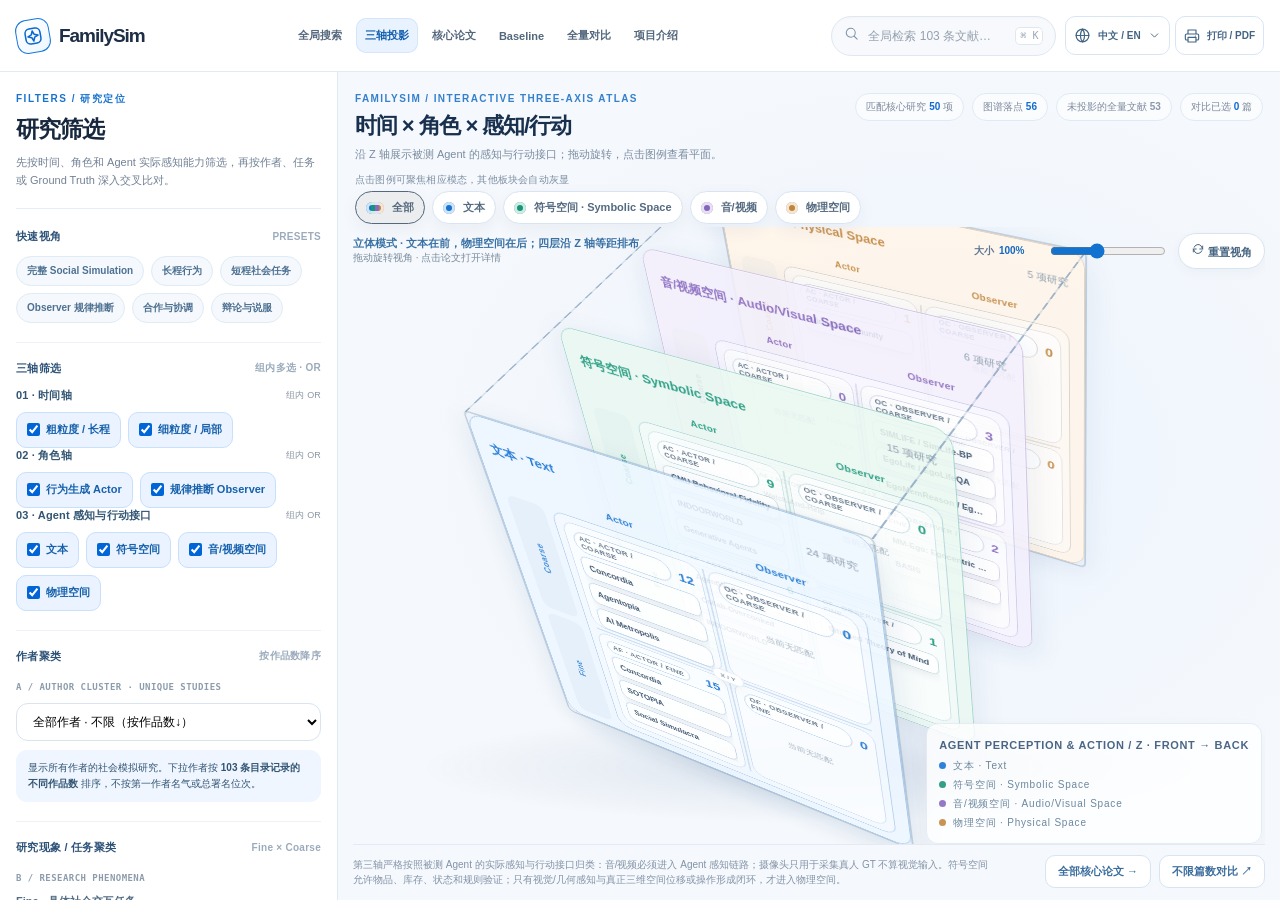
==== commit 8a03829b: "Add five citation-linked baseline studies and ranked baseline workspace" ====
--- a/index.html
+++ b/index.html
@@ -2,7 +2,7 @@
 
 <html data-atlas-state="loading" lang="zh-CN"><head><base href="./atlas/FamilySim_Research_Atlas_v1.0.html">
 <meta charset="utf-8"/><meta content="width=device-width,initial-scale=1" name="viewport"/>
-<meta content="FamilySim Social Simulation三轴投影、98条文献与97条BibTeX" name="description"/>
+<meta content="FamilySim Social Simulation三轴投影、103条文献与102条BibTeX" name="description"/>
 <title>FamilySim v1.0 · Social Simulation Three-Axis Atlas &amp; Global Search</title>
 <style id="atlas-base">
 :root{--bg:#f5f5f7;--paper:#fff;--ink:#17181b;--muted:#737d8b;--blue:#0066d8;--blueLight:#eaf3ff;--line:#e5eaf1;--deep:#142338;--green:#168f70;--violet:#8465bb;--amber:#c18131;--shadow:0 20px 70px rgba(24,42,76,.055);--radius:23px;--w:1240px}*{box-sizing:border-box}html{scroll-behavior:smooth}body{margin:0;color:var(--ink);background:var(--bg);font-family:-apple-system,BlinkMacSystemFont,'SF Pro Display','PingFang SC','Microsoft YaHei',Arial,sans-serif;-webkit-font-smoothing:antialiased}button,input,select{font:inherit}button{cursor:pointer}a{color:var(--blue);text-decoration:none}a:hover{text-decoration:underline}.wrap{max-width:var(--w);padding:0 26px;margin:auto}section{scroll-margin-top:85px}.navtop{height:69px;position:fixed;top:0;left:0;right:0;background:#fffffff0;backdrop-filter:blur(18px);border-bottom:1px solid #e7e9ee;z-index:60}.nav{max-width:1380px;padding:0 30px;height:100%;margin:auto;display:flex;align-items:center;gap:22px}.brand{font-size:19px;color:#1b2736;font-weight:760;letter-spacing:-.055em;display:flex;align-items:center;gap:10px;white-space:nowrap}.symbol{width:30px;height:30px;display:inline-grid;place-items:center;border:2px solid var(--blue);color:var(--blue);border-radius:10px;transform:rotate(-10deg);font-size:18px}.navlinks{display:flex;gap:22px;margin:auto}.navlinks a{font-size:12px;color:#677383;font-weight:650;white-space:nowrap}.navlinks a:hover{color:var(--blue)}.navbtn{border:1px solid #dce4ed;background:#fff;border-radius:24px;padding:10px 14px;font-size:12px;color:#476176;font-weight:700}.progress{position:absolute;bottom:0;height:2px;background:linear-gradient(90deg,var(--blue),#9a8cdb);width:0}.hero{padding:161px 0 90px;background:radial-gradient(ellipse 54% 78% at 86% 42%,#dbeaff,transparent 75%),linear-gradient(155deg,#fff,#f6f8fc 80%);overflow:hidden;position:relative}.hero:before{content:"";position:absolute;width:520px;height:520px;border:1px solid #c8dcf88c;border-radius:50%;right:-145px;top:65px;box-shadow:0 0 0 80px #dbe9fc2d,0 0 0 180px #dbe9fc17}.hero .wrap{position:relative;z-index:2}.eyebrow{font-size:11px;color:var(--blue);letter-spacing:.20em;font-weight:750;margin-bottom:28px;font-family:ui-monospace,Menlo,monospace}.eyebrow:before{content:"";display:inline-block;width:24px;height:1px;background:var(--blue);vertical-align:middle;margin-right:12px}h1{font-size:clamp(48px,6vw,79px);line-height:1.12;letter-spacing:-.067em;margin:0 0 26px;max-width:1000px}h1 span,h2 strong{color:var(--blue)}h2{font-size:clamp(32px,4vw,51px);letter-spacing:-.059em;line-height:1.18;margin:0 0 23px}h3{margin:0 0 10px;letter-spacing:-.03em}.lede{font-size:19px;color:#596474;line-height:1.9;max-width:810px}.heroactions{margin-top:31px;display:flex;align-items:center;gap:17px;flex-wrap:wrap}.primary{background:var(--blue);color:#fff!important;border:0;padding:13px 23px;border-radius:25px;font-size:13px;font-weight:700;display:inline-flex;align-items:center;gap:8px}.primary:hover{text-decoration:none;background:#0055af}.subLink{font-size:13px;font-weight:700}.chips{display:flex;gap:9px;flex-wrap:wrap;margin-top:60px}.pill{display:inline-block;background:#ffffffb8;border:1px solid #dfe6f0;border-radius:30px;padding:10px 13px;color:#69788c;font-size:11px}.pill b{color:#224367}.block{padding:100px 0}.kicker{font-size:11px;letter-spacing:.17em;color:var(--blue);font-weight:780;margin-bottom:22px}.intro{font-size:16px;line-height:1.9;color:#6b7582;max-width:980px;margin:0 0 34px}.cards3{display:grid;grid-template-columns:repeat(3,minmax(0,1fr));gap:17px}.card{background:#fff;border:1px solid #e7edf4;border-radius:23px;padding:29px;box-shadow:var(--shadow)}.card h3{font-size:20px}.card p{color:#687788;line-height:1.9;font-size:13px;margin:0}.card .big{font-size:37px;color:var(--blue);font-weight:760;letter-spacing:-.065em;margin-bottom:15px}.cap{font-size:11px;color:#8895a3;line-height:1.85}.notice{background:#eef5ff;border:1px solid #d8e8fb;padding:17px 20px;border-radius:14px;font-size:13px;color:#49617a;line-height:1.95}.notice b{color:#1d548b}.work{background:#fff;border:1px solid #e4eaf2;border-radius:24px;padding:24px;box-shadow:var(--shadow)}.toolbar{display:flex;gap:9px;flex-wrap:wrap;align-items:center}.smallbtn{background:#f0f6ff;color:#235d99;border:1px solid #dceaff;padding:9px 12px;border-radius:10px;font-size:11px;font-weight:750}.smallbtn:hover{background:#deedff}.smallbtn.selected{background:#e6f6ee;border-color:#bce7d3;color:#137751}.search{border:1px solid #d9e4ef;background:white;border-radius:12px;padding:12px 15px;min-width:180px;flex:1;color:#29435f;font-size:13px}.select{background:#fff;border:1px solid #d9e4ef;border-radius:12px;padding:11px;font-size:12px;max-width:260px}.controlRow{display:grid;grid-template-columns:repeat(3,minmax(0,1fr));gap:14px;margin:17px 0}.axisGroup{border:1px solid #e3e9f0;border-radius:16px;background:#fbfcff;padding:16px}.axisGroup h4{font-size:12px;color:#315573;letter-spacing:.015em;margin:0 0 12px;display:flex;justify-content:space-between;align-items:center}.axisGroup h4 small{font-weight:500;color:#8b96a3;font-size:10px}.checks{display:flex;flex-wrap:wrap;gap:8px}.checkLabel{display:inline-flex;align-items:center;gap:6px;border:1px solid #dfe8f1;background:#fff;border-radius:10px;padding:10px 11px;font-size:11px;color:#596b80;cursor:pointer;user-select:none;white-space:nowrap}.checkLabel:has(input:checked){background:#eaf3ff;color:#1761ac;border-color:#c7e0fc;font-weight:700}.checkLabel input{accent-color:var(--blue);margin:0}.tinyInfo{font-size:11px;color:#8292a2;line-height:1.8}.status{display:flex;flex-wrap:wrap;gap:19px;margin:14px 0;color:#7d8a9c;font-size:12px}.status b{color:var(--blue)}.matrixTitle{display:flex;justify-content:space-between;gap:15px;align-items:flex-end;flex-wrap:wrap;margin:32px 0 12px}.matrixTitle h3{font-size:21px;margin:0}.legend{font-size:11px;display:flex;gap:14px;flex-wrap:wrap;color:#748699}.mark{width:8px;height:8px;display:inline-block;border-radius:50%;vertical-align:middle;margin-right:5px}.modalityGrid{display:grid;grid-template-columns:repeat(3,minmax(0,1fr));gap:13px}.layer{background:#f8fbff;border:1px solid #e1eaf4;border-radius:18px;padding:13px;min-width:0}.layer[data-layer="text"]{--layerColor:#1372d3;--layerLight:#eaf4ff}.layer[data-layer="spatial"]{--layerColor:#179174;--layerLight:#eaf8f2}.layer[data-layer="av"]{--layerColor:#8665bd;--layerLight:#f1edfa}.layer.off{opacity:.38}.layerHead{display:flex;gap:12px;align-items:center;justify-content:space-between;margin:2px 1px 10px}.layerHead b{font-size:13px;color:#304b65}.layerHead small{font-size:10px;color:#8394a5}.board{display:grid;grid-template-columns:repeat(2,minmax(0,1fr));gap:8px}.cell{min-width:0;min-height:178px;border:1px solid #e3ebf5;border-radius:12px;background:#fff;padding:10px;display:flex;flex-direction:column;gap:6px;transition:.2s}.cell.muted{opacity:.32}.cellHead{display:flex;align-items:center;justify-content:space-between;gap:7px;margin-bottom:4px}.cellHead span{color:#75899d;font-size:10px;font-weight:700}.cellHead b{color:var(--layerColor);font-size:16px}.paperPills{display:flex;flex-wrap:wrap;gap:5px;align-content:flex-start}.paperDot{background:var(--layerLight);border:1px solid color-mix(in srgb,var(--layerColor) 18%,white);border-radius:8px;color:var(--layerColor);font-size:10px;padding:6px 8px;font-weight:700;max-width:100%;overflow:hidden;text-overflow:ellipsis;white-space:nowrap;text-align:left}.paperDot:hover{box-shadow:0 2px 9px #0001;filter:brightness(.96)}.moreDot{background:#f3f6fa;border:1px dashed #cfdae5;color:#6d8396}.cellEmpty{font-size:10px;color:#a2aebd;line-height:1.7;margin-top:19px;text-align:center}.axisFoot{color:#8b98a6;font-size:11px;line-height:1.85;margin-top:13px}.cardsGrid{display:grid;grid-template-columns:repeat(3,minmax(0,1fr));gap:13px;margin-top:20px}.paperCard{background:#fff;border:1px solid #e3eaf1;border-radius:17px;padding:20px;display:flex;flex-direction:column;gap:11px;min-width:0;transition:.2s}.paperCard:hover{border-color:#a4c7ee;transform:translateY(-2px);box-shadow:0 10px 28px #20416b0a}.paperCard h3{font-size:17px;line-height:1.4;overflow-wrap:anywhere;margin:0}.paperCard p{font-size:12px;color:#6d7c8a;line-height:1.85;margin:0}.paperTop{display:flex;justify-content:space-between;gap:10px;align-items:center}.venue{font-size:10px;color:#96a0ab}.tag{font-size:10px;border-radius:20px;padding:5px 9px;background:#e9f4ff;color:#1765b9;font-weight:710}.tag.green{background:#e8f7f0;color:#128665}.tag.purple{background:#f0ebfc;color:#7959af}.tag.grey{background:#f0f2f4;color:#7e8893}.tag.amber{background:#fff4e3;color:#986719}.tagLine{display:flex;flex-wrap:wrap;gap:6px}.paperMeta{font-size:11px;color:#617992;line-height:1.8}.cardActions{display:flex;gap:8px;flex-wrap:wrap;margin-top:auto;padding-top:12px;border-top:1px solid #ebf0f5}.empty{padding:29px;color:#8d99a6;text-align:center}.compareSlots{display:flex;flex-wrap:wrap;gap:8px;margin:15px 0}.slot{background:#eaf3ff;color:#1e65b4;font-size:11px;font-weight:700;padding:9px 12px;border-radius:20px}.slot button{border:0;background:transparent;font-size:14px;color:#1e65b4;padding:0 0 0 6px}.dimbar{display:flex;gap:7px;flex-wrap:wrap;margin:13px 0}.dimbar label{border:1px solid #e2e8ef;background:#fff;padding:9px;border-radius:9px;font-size:11px;color:#566878}.dimbar input{accent-color:var(--blue)}.scrollTable{overflow:auto;border:1px solid #e1eaf3;background:#fff;border-radius:17px;max-height:620px}.compareTable{border-collapse:separate;border-spacing:0;font-size:12px;line-height:1.9;min-width:100%}.compareTable th,.compareTable td{border-bottom:1px solid #e9edf4;border-right:1px solid #edf1f6;min-width:235px;max-width:350px;padding:15px;vertical-align:top;text-align:left;white-space:pre-wrap;overflow-wrap:anywhere}.compareTable th{background:#eff5ff;position:sticky;top:0;color:#1c5288;z-index:2}.compareTable th:first-child,.compareTable td:first-child{position:sticky;left:0;min-width:122px;max-width:140px;background:#f8fafd;color:#466078;font-weight:750;z-index:3}.compareTable th:first-child{z-index:5;background:#eaf2ff}.dark{background:#132031;color:#f6f9fe}.dark h2 strong{color:#87bfff}.dark .kicker{color:#83baff}.dark .intro{color:#aebed0}.darkGrid{display:grid;grid-template-columns:repeat(3,1fr);gap:15px}.darkBox{padding:27px;background:#1c2d42;border:1px solid #38516f;border-radius:19px}.darkBox h3{font-size:19px;color:#f0f8ff}.darkBox p{color:#b2c0d3;font-size:12px;line-height:1.95}.dark .notice{margin-top:21px;background:#1c3149;border-color:#385879;color:#d7e8ff}.dark .notice b{color:#d7edff}.footer{padding:28px 0 45px;border-top:1px solid #e1e6ec;color:#8391a0;font-size:11px;display:flex;justify-content:space-between;gap:20px}.modal{position:fixed;inset:0;z-index:100;display:none;align-items:center;justify-content:center;background:#102039bd;padding:18px}.modal.open{display:flex}.dialog{position:relative;width:min(920px,100%);max-height:90vh;overflow-y:auto;border-radius:23px;background:#fff;box-shadow:0 25px 90px #0004;padding:32px}.close{border:0;border-radius:50%;background:#eef3f9;width:39px;height:39px;position:sticky;top:0;float:right;z-index:2}.dialogHero{background:linear-gradient(135deg,#edf5ff,#fbfdff);border:1px solid #dbe9fb;padding:23px;border-radius:17px;margin:20px 0}.dialogHero h3{font-size:25px;line-height:1.4;max-width:740px}.dialogHero p{font-size:13px;color:#45627e;line-height:1.9;margin:0}.detailGrid{display:grid;grid-template-columns:repeat(2,minmax(0,1fr));gap:11px}.detailBox{border:1px solid #e5eaf1;background:#fafcff;border-radius:12px;padding:18px}.detailBox b{color:#2167a9;font-size:11px}.detailBox p{font-size:12px;color:#5b6d80;line-height:1.9;margin:7px 0 0;white-space:pre-line}.detailLinks{display:flex;gap:13px;flex-wrap:wrap;font-size:13px;font-weight:700;margin-top:22px}.rowline{display:flex;gap:8px;flex-wrap:wrap}.call{border-left:3px solid var(--blue);padding:13px 16px;background:#eff6ff;border-radius:0 10px 10px 0;line-height:1.85;font-size:13px;color:#355d85;margin:15px 0}.auxGrid{display:grid;grid-template-columns:repeat(4,minmax(0,1fr));gap:9px}.auxCard{border:1px solid #e0e7f0;background:#fff;border-radius:13px;padding:15px;text-align:left;min-width:0}.auxCard b{font-size:12px;color:#344d66;display:block;line-height:1.55}.auxCard small{font-size:10px;color:#8d99a6;line-height:1.6;display:block;margin-top:7px}.auxCard:hover{border-color:#a5c8f0;background:#f4f9ff}@media(max-width:1100px){.modalityGrid{grid-template-columns:1fr 1fr}.layer:last-child{grid-column:1 / -1}.cardsGrid{grid-template-columns:1fr 1fr}.auxGrid{grid-template-columns:repeat(3,1fr)}}@media(max-width:760px){.navlinks{display:none}.nav{padding:0 16px;gap:8px}.brand{font-size:17px}.navbtn{margin-left:auto;padding:8px 10px}.hero{padding:125px 0 70px}.lede{font-size:15px}.block{padding:68px 0}.wrap{padding:0 18px}.cards3,.controlRow,.darkGrid{grid-template-columns:1fr}.modalityGrid,.cardsGrid,.detailGrid{grid-template-columns:1fr}.layer:last-child{grid-column:auto}.auxGrid{grid-template-columns:1fr 1fr}.work{padding:15px}.cell{min-height:150px}.dialog{padding:19px}}@media(max-width:480px){.auxGrid{grid-template-columns:1fr}.board{gap:5px}.cell{padding:7px}.checkLabel{padding:9px 7px;font-size:10px}}@media print{.navtop,.heroactions,.toolbar,.controlRow,.cardActions,.dimbar,.modal,.auxGrid{display:none!important}.hero{padding:25px 0!important}.block{padding:23px 0!important}.work{box-shadow:none}.modalityGrid{grid-template-columns:repeat(3,1fr)}.cardsGrid{grid-template-columns:repeat(3,1fr)}.paperCard{break-inside:avoid}.scrollTable{max-height:none}body{-webkit-print-color-adjust:exact;print-color-adjust:exact}}
@@ -581,6 +581,81 @@
 html[data-atlas-state="error"] .atlasStartup{color:#9d4938}
 @media print{.atlasStartup{display:none}}
 </style>
+<style id="atlas-baselines-page-style">/* This page uses the same static workbench shell and embedded data as the atlas. */
+.navtop .navlinks{overflow-x:auto;overscroll-behavior-x:contain;scrollbar-width:none}
+.navtop .navlinks::-webkit-scrollbar{display:none}
+.navtop .navlinks a{flex-shrink:0}
+html[lang="en"] .navtop .navsub{display:none}
+#baselines{background:radial-gradient(ellipse 70% 30% at 20% 0%,#e7f1ff,transparent),#f5f8fc}
+#baselines>.wrap{max-width:1340px}
+#baselines .baselinePageHeader h2{font-size:clamp(29px,3.4vw,43px);margin:0 0 16px;letter-spacing:-.045em}
+#baselines .baselinePageHeader .intro{font-size:13px;line-height:1.9;max-width:970px;margin:0 0 17px;color:#60778f}
+.baselineEditorialNotice{border:1px solid #d3e3f6;border-left:3px solid #6097d5;background:#edf5ff;color:#476b90;font-size:11px;line-height:1.8;padding:12px 15px;border-radius:0 11px 11px 0;margin:0}
+.baselineStats{display:grid;grid-template-columns:repeat(3,minmax(0,1fr));gap:12px;margin:23px 0 16px}
+.baselineStat{display:flex;align-items:baseline;gap:12px;padding:17px 20px;background:#ffffffb8;border:1px solid #e0e9f4;border-radius:14px}
+.baselineStat strong{font-size:28px;line-height:1;color:#235f9e;font-variant-numeric:tabular-nums;letter-spacing:-.04em}
+.baselineStat span{font-size:11px;color:#71869d;line-height:1.5}
+.baselinePageRubric{background:#fff;border:1px solid #dfe8f3;border-radius:13px;margin:0 0 23px;overflow:hidden}
+.baselinePageRubric>summary{cursor:pointer;padding:14px 17px;color:#42688f;font-size:12px;font-weight:750;line-height:1.6}
+.baselinePageRubric[open]>summary{border-bottom:1px solid #e9eff7;background:#f9fbff}
+.baselineRubricBody{padding:4px 19px 15px;color:#687f96;font-size:11px;line-height:1.85}
+.baselineRubricBody p{margin:12px 0}
+.baselineRubricCriteria{display:grid;grid-template-columns:minmax(150px,195px) minmax(0,1fr);gap:9px 15px;margin:17px 0;padding:15px;background:#f6f9fd;border-radius:10px}
+.baselineRubricCriteria dt{color:#335f8a;font-weight:750}
+.baselineRubricCriteria dd{margin:0}
+.baselineFilters{display:grid;grid-template-columns:minmax(200px,1.25fr) minmax(200px,1fr) auto auto;align-items:end;gap:13px;margin:0 0 23px}
+.baselineFilters label{display:flex;flex-direction:column;gap:7px;font-size:11px;font-weight:750;color:#57718b;min-width:0}
+.baselineFilters input[type="search"],.baselineFilters select{width:100%;height:43px;border:1px solid #d4e1ef;background:#fff;color:#3f607f;font:inherit;font-size:12px;border-radius:10px;padding:0 12px;min-width:0}
+.baselineFilters input[type="search"]:focus,.baselineFilters select:focus{outline:2px solid #b5d5f8;outline-offset:2px}
+.baselineFilters .baselineHighLabel{flex-direction:row;align-items:center;gap:8px;height:43px;white-space:nowrap;padding:0 2px}
+.baselineHighLabel input{width:15px;height:15px;accent-color:#1d73c8;margin:0}
+.baselineReset{height:43px;border:1px solid #dae4ef;background:#fff;color:#6d8298;padding:0 13px;border-radius:10px;font-size:11px;cursor:pointer;white-space:nowrap}
+.baselineResultsTop{display:flex;align-items:center;justify-content:space-between;gap:12px;margin-bottom:7px}
+.baselineResultsTop strong{font-size:13px;color:#355574}
+.baselineOpenCompare{border:1px solid #cddff3;border-radius:10px;background:#fff;color:#2467a8;font-size:11px;font-weight:750;padding:10px 13px;cursor:pointer}
+.baselineSortNote{font-size:10px;line-height:1.6;color:#8b9daf;margin:0 0 16px}
+.baselineLeaderboard{display:grid;grid-template-columns:repeat(2,minmax(0,1fr));gap:17px;align-items:start}
+.baselineRankCard{min-width:0;background:#fff;border:1px solid #dfe8f3;box-shadow:0 6px 22px #224b7406;border-radius:17px;padding:20px;display:flex;flex-direction:column;gap:13px;overflow:hidden}
+.baselineCardTop{display:flex;align-items:center;gap:10px;min-height:25px}
+.baselineRank{font-size:13px;font-weight:850;letter-spacing:-.02em;color:#7b94ad;font-variant-numeric:tabular-nums}
+.baselineRolePill{font-size:9px;line-height:1.6;color:#55728d;background:#f0f4f8;padding:5px 9px;border-radius:999px;font-weight:750}
+.baselineRolePill[data-role="retain_primary"]{color:#197057;background:#e8f7f0}
+.baselineRolePill[data-role="retain_method"]{color:#216cae;background:#eaf3ff}
+.baselineRolePill[data-role="retain_supplement"]{color:#846619;background:#fff5dc}
+.baselineRolePill[data-role="not_current_main"]{color:#7b7d8f;background:#f2f2f6}
+.baselineCardHeading{display:flex;align-items:flex-start;justify-content:space-between;gap:15px}
+.baselineCardNames{min-width:0}
+#baselines .baselineCardNames h3{font-size:19px;color:#1d3e60;line-height:1.3;letter-spacing:-.03em;margin:0 0 7px;overflow-wrap:anywhere}
+.baselineFullTitle{margin:0;color:#6a8096;font-size:11px;line-height:1.7;overflow-wrap:anywhere}
+.baselineCardScore{text-align:right;flex:0 0 auto;min-width:64px;color:#6f90b3}
+.baselineCardScore>div{white-space:nowrap}
+.baselineCardScore strong{font-size:33px;line-height:1;font-weight:800;color:#2068ae;letter-spacing:-.05em;font-variant-numeric:tabular-nums}
+.baselineCardScore span{font-size:11px}
+.baselineCardScore small{font-size:9px;line-height:1.8;color:#8aa0b6}
+.baselineCardByline{color:#8a9aac;font-size:10px;line-height:1.7;margin:-3px 0 0;overflow-wrap:anywhere}
+.baselineCardPosition{font-size:11px;line-height:1.8;color:#58728d;background:#f7faff;border-radius:10px;margin:0;padding:11px 12px;display:-webkit-box;-webkit-line-clamp:3;-webkit-box-orient:vertical;overflow:hidden}
+.baselineCardDimensions{display:flex;flex-wrap:wrap;gap:6px}
+.baselineCardDimensions>span{display:inline-flex;align-items:center;gap:7px;font-size:9px;line-height:1.55;color:#7c91a6;border:1px solid #e7edf5;border-radius:7px;padding:5px 7px}
+.baselineCardDimensions b{font-size:9px;font-weight:800;color:#4a759e;white-space:nowrap}
+.baselineCardArchitecture{font-size:11px;line-height:1.8;color:#64809a}
+.baselineCardArchitecture>summary{font-weight:750;color:#517ba2;cursor:pointer;padding:2px 0}
+.baselineCardRows{margin:12px 0 0;padding:13px 14px;border:1px solid #e3ecf7;border-radius:10px;background:#fbfdff}
+.baselineCardRows dt{font-weight:800;color:#446d93;font-size:10px;margin-top:12px}
+.baselineCardRows dt:first-child{margin-top:0}
+.baselineCardRows dd{margin:4px 0 0;overflow-wrap:anywhere}
+.baselineCardActions{display:flex;align-items:center;gap:8px;flex-wrap:wrap;padding-top:13px;border-top:1px solid #edf1f6;margin-top:auto}
+.baselineCardActions button{font-size:11px;font-weight:750;border-radius:9px;padding:9px 12px;cursor:pointer;line-height:1.6}
+.baselineDetailButton{border:1px solid transparent;background:#ebf4ff;color:#2068ae}
+.baselineCompareButton{border:1px solid #dbe6f3;background:white;color:#64809b}
+.baselineCompareButton.isSelected{background:#eaf8f1;border-color:#cce8da;color:#247451}
+.baselineCardActions button:hover,.baselineOpenCompare:hover,.baselineReset:hover{filter:brightness(.97)}
+.baselinePage button:focus-visible,.baselinePage summary:focus-visible{outline:2px solid #89b6ea;outline-offset:3px}
+.baselineEmpty{grid-column:1/-1;border:1px solid #dfe8f3;border-radius:14px;padding:30px;background:#fff;text-align:center;color:#7890a7;font-size:12px;line-height:1.9}
+@media(min-width:901px) and (max-width:1200px){.navtop .navlinks a{padding-inline:8px}.nav-search-shell{flex-basis:170px;min-width:140px}.navtop .nav{gap:10px}.baselineFilters{grid-template-columns:minmax(180px,1fr) minmax(200px,1fr)}.baselineFilters .baselineHighLabel{height:33px}.baselineReset{height:33px;justify-self:end}}
+@media(max-width:800px){.baselineLeaderboard{grid-template-columns:1fr}.baselineFilters{grid-template-columns:minmax(0,1fr) minmax(0,1fr);gap:12px}.baselineFilters .baselineHighLabel{height:32px}.baselineReset{height:32px;justify-self:end}.baselineStat{gap:8px;padding:15px 12px;flex-direction:column;align-items:flex-start}.baselineStat strong{font-size:25px}.baselineStat span{font-size:10px}.baselineRubricCriteria{grid-template-columns:1fr;gap:4px}.baselineRubricCriteria dd{margin-bottom:9px}}
+@media(max-width:480px){#baselines .baselinePageHeader h2{font-size:29px}.baselineStats{gap:7px;margin-top:18px}.baselineStat{padding:13px 9px}.baselineStat span{font-size:9px}.baselineEditorialNotice{padding:11px 12px}.baselineFilters{grid-template-columns:1fr}.baselineFilters .baselineHighLabel{height:auto;margin-top:1px}.baselineReset{height:32px;justify-self:start}.baselineResultsTop{align-items:flex-start}.baselineResultsTop strong{font-size:11px;line-height:1.8}.baselineOpenCompare{font-size:10px;white-space:nowrap;padding:8px 10px}.baselineRankCard{padding:17px;gap:12px}.baselineCardHeading{gap:10px}#baselines .baselineCardNames h3{font-size:18px}.baselineCardScore{min-width:57px}.baselineCardScore strong{font-size:30px}.baselineCardDimensions>span{font-size:9px}}
+@media print{.baselineFilters,.baselineCardActions,.baselineOpenCompare{display:none!important}.baselineLeaderboard{display:block}.baselineRankCard{break-inside:avoid;margin:0 0 16px;box-shadow:none}.baselineCardPosition{-webkit-line-clamp:unset;display:block}.baselineCardScore strong{color:#1d3e60}}
+</style>
 <script id="atlas-startup-guard">(function(){
  'use strict';
  window.addEventListener('error',event=>{
@@ -592,32 +667,33 @@
 })();
 </script>
 </head><body>
-<header class="navtop"><div class="nav"><a class="brand" href="#atlas"><span aria-hidden="true" class="symbol fsBrandLogo"><svg aria-hidden="true" fill="none" focusable="false" height="17" stroke="currentColor" stroke-linecap="round" stroke-linejoin="round" stroke-width="1.7" viewbox="0 0 24 24" width="17"><rect height="16.4" rx="5" width="16.4" x="3.8" y="3.8"></rect><path d="M12 6.5l1.6 3.9L17.5 12l-3.9 1.6L12 17.5l-1.6-3.9L6.5 12l3.9-1.6z"></path></svg></span><span class="brandName">FamilySim</span> <span class="navsub">/ Research Atlas</span></a><nav class="navlinks"><a data-page="globalSearch" href="#globalSearch">全局搜索</a><a aria-current="page" class="active" data-page="atlas" href="#atlas">三轴投影</a><a data-page="library" href="#library">核心论文</a><a data-page="compare" href="#compare">全量对比</a><a data-page="overview" href="#overview">项目介绍</a></nav><div class="nav-search-shell"><span aria-hidden="true" class="nav-search-symbol"><svg aria-hidden="true" fill="none" focusable="false" height="15" stroke="currentColor" stroke-linecap="round" stroke-linejoin="round" stroke-width="1.7" viewbox="0 0 24 24" width="15"><circle cx="10.8" cy="10.8" r="7.2"></circle><path d="m16 16 5 5"></path></svg></span><input aria-label="全局搜索论文、作者与原始JSON内容" autocomplete="off" id="navGlobalSearch" placeholder="全局检索 98 条文献…" type="search"/><span class="search-shortcut">⌘ K</span></div><div class="navTools"><div class="langToolsWrapper"><button aria-expanded="false" aria-haspopup="menu" aria-label="切换语言" class="langButton" id="languageToggle" type="button"><svg aria-hidden="true" fill="none" focusable="false" height="17" stroke="currentColor" stroke-linecap="round" stroke-linejoin="round" stroke-width="1.7" viewbox="0 0 24 24" width="17"><circle cx="12" cy="12" r="9"></circle><path d="M3 12h18M12 3a15 15 0 0 1 0 18M12 3a15 15 0 0 0 0 18"></path></svg><span>中文 / EN</span><svg aria-hidden="true" fill="none" focusable="false" height="13" stroke="currentColor" stroke-linecap="round" stroke-linejoin="round" stroke-width="1.7" viewbox="0 0 24 24" width="13"><path d="m6 9 6 6 6-6"></path></svg></button><div class="langPop" hidden="" id="languageMenu" role="menu"><button aria-checked="true" class="active" data-locale="zh" role="menuitemradio">简体中文 <span>✓</span></button><button aria-checked="false" data-locale="en" role="menuitemradio">English <span></span></button></div></div><button class="navbtn" id="print"><svg aria-hidden="true" fill="none" focusable="false" height="16" stroke="currentColor" stroke-linecap="round" stroke-linejoin="round" stroke-width="1.7" viewbox="0 0 24 24" width="16"><path d="M6 9V3h12v6M6 18H4a2 2 0 0 1-2-2v-5a2 2 0 0 1 2-2h16a2 2 0 0 1 2 2v5a2 2 0 0 1-2 2h-2"></path><path d="M6 14h12v7H6zM17 12h.01"></path></svg><span data-fs-label="print">打印 / PDF</span></button></div></div><div class="progress" id="progress" style="display: none;"></div></header>
+<header class="navtop"><div class="nav"><a class="brand" href="#atlas"><span aria-hidden="true" class="symbol fsBrandLogo"><svg aria-hidden="true" fill="none" focusable="false" height="17" stroke="currentColor" stroke-linecap="round" stroke-linejoin="round" stroke-width="1.7" viewbox="0 0 24 24" width="17"><rect height="16.4" rx="5" width="16.4" x="3.8" y="3.8"></rect><path d="M12 6.5l1.6 3.9L17.5 12l-3.9 1.6L12 17.5l-1.6-3.9L6.5 12l3.9-1.6z"></path></svg></span><span class="brandName">FamilySim</span> <span class="navsub">/ Research Atlas</span></a><nav class="navlinks"><a data-page="globalSearch" href="#globalSearch">全局搜索</a><a aria-current="page" class="active" data-page="atlas" href="#atlas">三轴投影</a><a data-page="library" href="#library">核心论文</a><a class="baselineNavLink" data-page="baselines" href="#baselines">Baseline</a><a data-page="compare" href="#compare">全量对比</a><a data-page="overview" href="#overview">项目介绍</a></nav><div class="nav-search-shell"><span aria-hidden="true" class="nav-search-symbol"><svg aria-hidden="true" fill="none" focusable="false" height="15" stroke="currentColor" stroke-linecap="round" stroke-linejoin="round" stroke-width="1.7" viewbox="0 0 24 24" width="15"><circle cx="10.8" cy="10.8" r="7.2"></circle><path d="m16 16 5 5"></path></svg></span><input aria-label="全局搜索论文、作者与原始JSON内容" autocomplete="off" id="navGlobalSearch" placeholder="全局检索 103 条文献…" type="search"/><span class="search-shortcut">⌘ K</span></div><div class="navTools"><div class="langToolsWrapper"><button aria-expanded="false" aria-haspopup="menu" aria-label="切换语言" class="langButton" id="languageToggle" type="button"><svg aria-hidden="true" fill="none" focusable="false" height="17" stroke="currentColor" stroke-linecap="round" stroke-linejoin="round" stroke-width="1.7" viewbox="0 0 24 24" width="17"><circle cx="12" cy="12" r="9"></circle><path d="M3 12h18M12 3a15 15 0 0 1 0 18M12 3a15 15 0 0 0 0 18"></path></svg><span>中文 / EN</span><svg aria-hidden="true" fill="none" focusable="false" height="13" stroke="currentColor" stroke-linecap="round" stroke-linejoin="round" stroke-width="1.7" viewbox="0 0 24 24" width="13"><path d="m6 9 6 6 6-6"></path></svg></button><div class="langPop" hidden="" id="languageMenu" role="menu"><button aria-checked="true" class="active" data-locale="zh" role="menuitemradio">简体中文 <span>✓</span></button><button aria-checked="false" data-locale="en" role="menuitemradio">English <span></span></button></div></div><button class="navbtn" id="print"><svg aria-hidden="true" fill="none" focusable="false" height="16" stroke="currentColor" stroke-linecap="round" stroke-linejoin="round" stroke-width="1.7" viewbox="0 0 24 24" width="16"><path d="M6 9V3h12v6M6 18H4a2 2 0 0 1-2-2v-5a2 2 0 0 1 2-2h16a2 2 0 0 1 2 2v5a2 2 0 0 1-2 2h-2"></path><path d="M6 14h12v7H6zM17 12h.01"></path></svg><span data-fs-label="print">打印 / PDF</span></button></div></div><div class="progress" id="progress" style="display: none;"></div></header>
 <main aria-busy="true" class="appMain">
-<section class="appPage" id="overview"><section class="hero projectHero"><div class="wrap"><div class="eyebrow">FAMILYSIM · SOCIAL SIMULATION RESEARCH ATLAS / 2026.10.24</div><h1>从三维定位到<br/><span>作者 × 任务 × 文献谱系。</span></h1><p class="lede">依据最新 Project JSON / BibTeX，将 <strong>Social Simulation 核心研究</strong> 与数据集、3D 场景、具身任务及工程方法清晰分开。核心三轴交叉探索，外围资源全量纳入层级对比。</p><div class="heroactions"><a class="primary" href="#atlas">探索三维视图 ↗</a><a href="#compare">进入全量对比 →</a></div><div class="heroMeta"><span class="metaPill"><b id="countAll">—</b> 条文献</span><span class="metaPill"><b id="countMap">—</b> 项核心投影</span><span class="metaPill">作者动态聚类</span><span class="metaPill">9 个一级文献门类</span><span class="metaPill">本地单文件 · 离线可用</span></div></div></section><section class="block" id="definition"><div class="wrap"><div class="kicker">01 / TAXONOMY &amp; ELIGIBILITY</div><h2>先判断研究对象，<br/><strong>再决定它能否进入三轴。</strong></h2><p class="intro">不是任何“Agent”、3D画面、长程数据都属于 Social Simulation。地图只收录<strong>社会角色行为生成 / 人机社会协作 / 从行为证据推断人的活动规律</strong>；其余文献保持原始出处，进入完整 BibTeX 对比体系。</p><div class="cards3"><div class="card"><div class="big">T</div><h3>Temporal · 时间</h3><p><strong>粗粒度</strong>：生活节律、跨天行为、人口与关系变化（或其模拟机制）。<br/><strong>细粒度</strong>：局部行为/任务预测、合作竞争、说服、心智推断、话语时机。<br/><span class="cap">以研究目标和指标定位，不以运行轮数定位。</span></p></div><div class="card"><div class="big">R</div><h3>Role · 角色</h3><p><strong>Actor</strong> 生成角色行为并评估其结果。<br/><strong>Observer</strong> 从他人的轨迹、视频或事件信息推断规律。<br/><span class="cap">只提供数据、渲染或工具的论文不强行选角色。</span></p></div><div class="card"><div class="big">M</div><h3>Perception &amp; Action · 感知/行动</h3><p><strong>Text</strong> 语言与事件；<strong>Symbolic Space</strong> 符号化对象、位置、状态与规则；<strong>Audio/Visual</strong> 直接进入 Agent 感知链路的音/视频；<strong>Physical Space</strong> 视觉/几何感知与真实3D位移或物体操作的闭环。<br/><span class="cap">只看被测 Agent 的实际输入与执行。摄像头采集 GT、3D 渲染，以及物资规则管理均不能单独提升模态等级。不同模块输入不一致时，详情单独注明。</span></p></div></div><div class="notice" style="margin-top:22px"><strong>边界说明：</strong>例如 ARAS 进入「真实 Ground Truth」，PhyScene 进入「3D 场景生成」，ALFRED / BEHAVIOR-1K 进入「非社会具身任务」。MultiTalk 等模型级双工与通用 Agent 编排属于支持技术，不因有“Agent”字样自动进入社会行为的三轴投影。</div></div></section><section class="block" id="notes"><div class="wrap"><div class="kicker">05 / EVIDENCE POLICY · FAMILY SIMULATOR</div><h2>让三轴投影更干净，<br/><strong>让文献库更完整。</strong></h2><div class="cards3"><div class="card"><h3>核心地图：Social Simulation</h3><p>包括连续人物行为、用户代理保真、社交互动技能、具身人机协作与观察者行为规律推断。不是所有 LLM Agent 方法都属于社会模拟。</p></div><div class="card"><h3>支撑资源：不丢失</h3><p>纯 GT、动作程序基准、3D Scene Generation、Duplex Speech、Agent Runtime、推理/评价与方法立场均收录在 98 项文献全量对比。</p></div><div class="card"><h3>可追踪与纠偏</h3><p>每条保留作者名单、原始 BibTeX、核验状态、场景、具体评测指标及⚠️容易误读的边界。作者以作品计数，区分重复出版版本。</p></div></div><div class="notice" style="margin-top:22px"><b>数据来源：</b>本地主 JSON 中的 98 条研究记录，以及 97 条去重 BibTeX（同一正式论文的目录别名共用官方引用键）；本页面新增的「文献门类 / 二级标签 / 核心入图判定」属于为了交叉研究而做的<strong>人工研究编码</strong>，不是原论文逐字声明。详情页可逐条检查该定位。</div><div class="misclassGuide" style="margin-top: 25px;"><h3>⚠️ 研究本质与误归边界</h3><div class="riskRuleList"><div class="riskRule"><b>长程 ≠ 几十轮</b>AgentWorld 虽有多轮协作，但主要衡量任务完成与行动因果贡献。</div><div class="riskRule"><b>3D环境 ≠ 视觉输入</b>Game Renderer、Scene Graph 与 VLM 视觉感知须严格区分。</div><div class="riskRule"><b>数据资源 ≠ 模拟论文</b>ARAS 提供真实行为参照；PhyScene 提供可操作的场景，不能被当成 Actor。</div></div></div></div></section></section>
+<section class="appPage" id="overview"><section class="hero projectHero"><div class="wrap"><div class="eyebrow">FAMILYSIM · SOCIAL SIMULATION RESEARCH ATLAS / 2026.10.24</div><h1>从三维定位到<br/><span>作者 × 任务 × 文献谱系。</span></h1><p class="lede">依据最新 Project JSON / BibTeX，将 <strong>Social Simulation 核心研究</strong> 与数据集、3D 场景、具身任务及工程方法清晰分开。核心三轴交叉探索，外围资源全量纳入层级对比。</p><div class="heroactions"><a class="primary" href="#atlas">探索三维视图 ↗</a><a href="#compare">进入全量对比 →</a></div><div class="heroMeta"><span class="metaPill"><b id="countAll">—</b> 条文献</span><span class="metaPill"><b id="countMap">—</b> 项核心投影</span><span class="metaPill">作者动态聚类</span><span class="metaPill">9 个一级文献门类</span><span class="metaPill">本地单文件 · 离线可用</span></div></div></section><section class="block" id="definition"><div class="wrap"><div class="kicker">01 / TAXONOMY &amp; ELIGIBILITY</div><h2>先判断研究对象，<br/><strong>再决定它能否进入三轴。</strong></h2><p class="intro">不是任何“Agent”、3D画面、长程数据都属于 Social Simulation。地图只收录<strong>社会角色行为生成 / 人机社会协作 / 从行为证据推断人的活动规律</strong>；其余文献保持原始出处，进入完整 BibTeX 对比体系。</p><div class="cards3"><div class="card"><div class="big">T</div><h3>Temporal · 时间</h3><p><strong>粗粒度</strong>：生活节律、跨天行为、人口与关系变化（或其模拟机制）。<br/><strong>细粒度</strong>：局部行为/任务预测、合作竞争、说服、心智推断、话语时机。<br/><span class="cap">以研究目标和指标定位，不以运行轮数定位。</span></p></div><div class="card"><div class="big">R</div><h3>Role · 角色</h3><p><strong>Actor</strong> 生成角色行为并评估其结果。<br/><strong>Observer</strong> 从他人的轨迹、视频或事件信息推断规律。<br/><span class="cap">只提供数据、渲染或工具的论文不强行选角色。</span></p></div><div class="card"><div class="big">M</div><h3>Perception &amp; Action · 感知/行动</h3><p><strong>Text</strong> 语言与事件；<strong>Symbolic Space</strong> 符号化对象、位置、状态与规则；<strong>Audio/Visual</strong> 直接进入 Agent 感知链路的音/视频；<strong>Physical Space</strong> 视觉/几何感知与真实3D位移或物体操作的闭环。<br/><span class="cap">只看被测 Agent 的实际输入与执行。摄像头采集 GT、3D 渲染，以及物资规则管理均不能单独提升模态等级。不同模块输入不一致时，详情单独注明。</span></p></div></div><div class="notice" style="margin-top:22px"><strong>边界说明：</strong>例如 ARAS 进入「真实 Ground Truth」，PhyScene 进入「3D 场景生成」，ALFRED / BEHAVIOR-1K 进入「非社会具身任务」。MultiTalk 等模型级双工与通用 Agent 编排属于支持技术，不因有“Agent”字样自动进入社会行为的三轴投影。</div></div></section><section class="block" id="notes"><div class="wrap"><div class="kicker">05 / EVIDENCE POLICY · FAMILY SIMULATOR</div><h2>让三轴投影更干净，<br/><strong>让文献库更完整。</strong></h2><div class="cards3"><div class="card"><h3>核心地图：Social Simulation</h3><p>包括连续人物行为、用户代理保真、社交互动技能、具身人机协作与观察者行为规律推断。不是所有 LLM Agent 方法都属于社会模拟。</p></div><div class="card"><h3>支撑资源：不丢失</h3><p>纯 GT、动作程序基准、3D Scene Generation、Duplex Speech、Agent Runtime、推理/评价与方法立场均收录在 103 项文献全量对比。</p></div><div class="card"><h3>可追踪与纠偏</h3><p>每条保留作者名单、原始 BibTeX、核验状态、场景、具体评测指标及⚠️容易误读的边界。作者以作品计数，区分重复出版版本。</p></div></div><div class="notice" style="margin-top:22px"><b>数据来源：</b>本地主 JSON 中的 103 条研究记录，以及 102 条去重 BibTeX（同一正式论文的目录别名共用官方引用键）；本页面新增的「文献门类 / 二级标签 / 核心入图判定」属于为了交叉研究而做的<strong>人工研究编码</strong>，不是原论文逐字声明。详情页可逐条检查该定位。</div><div class="misclassGuide" style="margin-top: 25px;"><h3>⚠️ 研究本质与误归边界</h3><div class="riskRuleList"><div class="riskRule"><b>长程 ≠ 几十轮</b>AgentWorld 虽有多轮协作，但主要衡量任务完成与行动因果贡献。</div><div class="riskRule"><b>3D环境 ≠ 视觉输入</b>Game Renderer、Scene Graph 与 VLM 视觉感知须严格区分。</div><div class="riskRule"><b>数据资源 ≠ 模拟论文</b>ARAS 提供真实行为参照；PhyScene 提供可操作的场景，不能被当成 Actor。</div></div></div></div></section></section>
 <section class="block appPage activePage" id="atlas" style="background:#f8fbff"><aside class="atlasSidebar" id="atlasSidebar"><button class="closeSidebar">← 返回三轴投影</button><div class="sidebarIntro"><div class="sidebarEyebrow">FILTERS / 研究定位</div><h2>研究筛选</h2><p>先按时间、角色和 Agent 实际感知能力筛选，再按作者、任务或 Ground Truth 深入交叉比对。</p></div><div class="filterGroup"><h3>快速视角 <span>PRESETS</span></h3><div class="toolbar sidePresets"><button aria-pressed="false" class="smallbtn" data-preset="all">完整 Social Simulation</button><button aria-pressed="false" class="smallbtn" data-preset="coarse">长程行为</button><button aria-pressed="false" class="smallbtn" data-preset="fine">短程社会任务</button><button aria-pressed="false" class="smallbtn" data-preset="observer">Observer 规律推断</button><button aria-pressed="false" class="smallbtn" data-preset="collab">合作与协调</button><button aria-pressed="false" class="smallbtn" data-preset="debate">辩论与说服</button></div></div><div class="filterGroup"><h3>三轴筛选 <span>组内多选 · OR</span></h3><div class="axisGroup"><h4>01 · 时间轴 <small>组内 OR</small></h4><div class="checks" id="controlTime"><label class="checkLabel"><input checked="" type="checkbox" value="coarse"/>粗粒度 / 长程</label><label class="checkLabel"><input checked="" type="checkbox" value="fine"/>细粒度 / 局部</label></div></div><div class="axisGroup"><h4>02 · 角色轴 <small>组内 OR</small></h4><div class="checks" id="controlRole"><label class="checkLabel"><input checked="" type="checkbox" value="actor"/>行为生成 Actor</label><label class="checkLabel"><input checked="" type="checkbox" value="observer"/>规律推断 Observer</label></div></div><div class="axisGroup"><h4>03 · Agent 感知与行动接口 <small>组内 OR</small></h4><div class="checks" id="controlModality"><label class="checkLabel"><input checked="" type="checkbox" value="text"/>文本</label>
 <label class="checkLabel"><input checked="" type="checkbox" value="spatial"/>符号空间</label>
 <label class="checkLabel"><input checked="" type="checkbox" value="av"/>音/视频空间</label>
-<label class="checkLabel"><input checked="" type="checkbox" value="physical"/>物理空间</label></div></div></div><div class="filterGroup"><h3>作者聚类 <span>按作品数降序</span></h3><div class="clusterPanel" id="authorPanel"><div class="clusterHead"><span class="eyetag">A / AUTHOR CLUSTER · UNIQUE STUDIES</span><h3>按共同作者聚类</h3><p>作者按<strong>全库不同作品数</strong>降序排列；选择单个作者后，地图仅显示该作者的核心研究。</p></div><select aria-label="按作者选择研究" class="select wideSelect" id="authorSelect"><option value="all">全部</option></select><div class="clusterSummary" id="authorSummary">显示所有作者的社会模拟研究。下拉作者按 <b>98 条目录记录的不同作品数</b> 排序，不按第一作者名气或总署名位次。</div><div class="authorItems" id="authorItems"></div></div></div><div class="filterGroup"><h3>研究现象 / 任务聚类 <span>Fine × Coarse</span></h3><div class="clusterPanel taskPanel"><div class="clusterHead"><span class="eyetag">B / RESEARCH PHENOMENA</span><h3>粗细粒度 · 双主题聚类</h3><p>细粒度按<strong>任务类型</strong>；粗粒度按<strong>行为现象 / 评价对象</strong>，不把自然生活压成“任务成功”。</p></div><div class="taskSel"><label for="fineTask">Fine · 具体社会交互任务</label><select class="select" id="fineTask"><option value="all">全部</option></select></div><div class="taskSel"><label for="macroTask">Coarse · 长程行为研究主题</label><select class="select" id="macroTask"><option value="all">全部</option></select></div><p class="microHint">选择两个主题时取交集；仅当研究同时关联两类现象时显示。标签为文献综述中的人工主题编码，不是原论文声称的全部 Benchmark 指标；个别三轴坐标在综述层做了纠偏，保留来源字段以供核对。</p><div class="topicSummary" id="topicSummary"><span class="topicBadge">可独立选 Fine 或 Coarse，也可交叉勾选两个主题</span></div></div></div><div class="filterGroup"><h3>当前核心论文筛选 <span>LIVE FILTER</span></h3><div class="sidebarSearch"><input class="search" id="query" placeholder="搜索论文、作者、场景、指标、评测方法…" type="search"/></div></div><div class="filterGroup"><button aria-controls="advancedFilters" aria-expanded="false" class="sideCompactButton" id="advancedFilterToggle" type="button">▾ 更多筛选：Ground Truth / 误归风险</button><div class="advancedInner" hidden="" id="advancedFilters"><select aria-label="真实或合成GT" class="select" id="ground"><option value="all">全部 Ground Truth</option><option value="real">真实人类数据</option><option value="synthetic">合成 / 沙盒</option><option value="mixed">混合参照</option><option value="concept">无实证 / 概念</option></select><select aria-label="误归风险类型" class="select" id="pitfallType"><option value="all">全部误归类型</option><option value="horizon">⚠ 时间尺度</option><option value="role">⚠ Actor / Observer</option><option value="modality">⚠ 输入模态</option><option value="gt">⚠ 真值定义</option><option value="scope">⚠ 研究范围</option></select><label class="pitfallToggle"><input checked="" id="showPitfalls" type="checkbox"/> 显示 ⚠️ 解读提醒</label></div></div><p class="sideFooter">范围：仅 Social Simulation 研究进入三轴投影。外围资源仍可在「全量对比」和「全局搜索」中检索。</p></aside><div class="atlasViewer"><div class="viewerHeader"><div class="viewerTitle"><div class="sidebarEyebrow">FAMILYSIM / INTERACTIVE THREE-AXIS ATLAS</div><h2>时间 × 角色 × 感知/行动</h2><p>沿 Z 轴展示被测 Agent 的感知与行动接口；拖动旋转，点击图例查看平面。</p></div><div class="status"><span>匹配核心研究 <b id="found">—</b> 项</span><span>图谱落点 <b id="plotted">—</b></span><span>未投影的全量文献 <b id="outside">—</b></span><span>对比已选 <b id="selectedNum">0</b> 篇</span></div></div><div class="viewerSub"><button class="mobileFilterTrigger" type="button">☷ 筛选条件</button><div class="matrixTitle"><h3>三轴交叉投影 · 时间 × 角色 × Agent 感知/行动</h3><div class="legendWrap"><div class="legendHint">点击图例可聚焦相应模态，其他板块会自动灰显</div><div class="legend"><button aria-pressed="true" class="legendBtn active" data-mod="all"><i class="mark"></i><span>全部</span></button><button aria-pressed="false" class="legendBtn" data-mod="text"><i class="mark"></i><span>文本</span></button><button aria-pressed="false" class="legendBtn" data-mod="spatial"><i class="mark"></i><span>符号空间 · Symbolic Space</span></button><button aria-pressed="false" class="legendBtn" data-mod="av"><i class="mark"></i><span>音/视频</span></button><button aria-pressed="false" class="legendBtn" data-mod="physical"><i class="mark"></i><span>物理空间</span></button></div></div></div></div><div class="appCubeMain"><div class="modalityGrid" id="layers"></div><div class="atlasStartup" role="status">正在加载文献…</div></div><div class="viewerFoot"><p class="axisFoot">第三轴严格按照被测 Agent 的实际感知与行动接口归类：音/视频必须进入 Agent 感知链路；摄像头只用于采集真人 GT 不算视觉输入。符号空间允许物品、库存、状态和规则验证；只有视觉/几何感知与真正三维空间位移或操作形成闭环，才进入物理空间。</p><div class="viewerLinks"><button data-open-page="library" type="button">全部核心论文 →</button><button data-open-page="compare" type="button">不限篇数对比 ↗</button></div></div></div></section><div id="sidebarBackdrop"></div>
+<label class="checkLabel"><input checked="" type="checkbox" value="physical"/>物理空间</label></div></div></div><div class="filterGroup"><h3>作者聚类 <span>按作品数降序</span></h3><div class="clusterPanel" id="authorPanel"><div class="clusterHead"><span class="eyetag">A / AUTHOR CLUSTER · UNIQUE STUDIES</span><h3>按共同作者聚类</h3><p>作者按<strong>全库不同作品数</strong>降序排列；选择单个作者后，地图仅显示该作者的核心研究。</p></div><select aria-label="按作者选择研究" class="select wideSelect" id="authorSelect"><option value="all">全部</option></select><div class="clusterSummary" id="authorSummary">显示所有作者的社会模拟研究。下拉作者按 <b>103 条目录记录的不同作品数</b> 排序，不按第一作者名气或总署名位次。</div><div class="authorItems" id="authorItems"></div></div></div><div class="filterGroup"><h3>研究现象 / 任务聚类 <span>Fine × Coarse</span></h3><div class="clusterPanel taskPanel"><div class="clusterHead"><span class="eyetag">B / RESEARCH PHENOMENA</span><h3>粗细粒度 · 双主题聚类</h3><p>细粒度按<strong>任务类型</strong>；粗粒度按<strong>行为现象 / 评价对象</strong>，不把自然生活压成“任务成功”。</p></div><div class="taskSel"><label for="fineTask">Fine · 具体社会交互任务</label><select class="select" id="fineTask"><option value="all">全部</option></select></div><div class="taskSel"><label for="macroTask">Coarse · 长程行为研究主题</label><select class="select" id="macroTask"><option value="all">全部</option></select></div><p class="microHint">选择两个主题时取交集；仅当研究同时关联两类现象时显示。标签为文献综述中的人工主题编码，不是原论文声称的全部 Benchmark 指标；个别三轴坐标在综述层做了纠偏，保留来源字段以供核对。</p><div class="topicSummary" id="topicSummary"><span class="topicBadge">可独立选 Fine 或 Coarse，也可交叉勾选两个主题</span></div></div></div><div class="filterGroup"><h3>当前核心论文筛选 <span>LIVE FILTER</span></h3><div class="sidebarSearch"><input class="search" id="query" placeholder="搜索论文、作者、场景、指标、评测方法…" type="search"/></div></div><div class="filterGroup"><button aria-controls="advancedFilters" aria-expanded="false" class="sideCompactButton" id="advancedFilterToggle" type="button">▾ 更多筛选：Ground Truth / 误归风险</button><div class="advancedInner" hidden="" id="advancedFilters"><select aria-label="真实或合成GT" class="select" id="ground"><option value="all">全部 Ground Truth</option><option value="real">真实人类数据</option><option value="synthetic">合成 / 沙盒</option><option value="mixed">混合参照</option><option value="concept">无实证 / 概念</option></select><select aria-label="误归风险类型" class="select" id="pitfallType"><option value="all">全部误归类型</option><option value="horizon">⚠ 时间尺度</option><option value="role">⚠ Actor / Observer</option><option value="modality">⚠ 输入模态</option><option value="gt">⚠ 真值定义</option><option value="scope">⚠ 研究范围</option></select><label class="pitfallToggle"><input checked="" id="showPitfalls" type="checkbox"/> 显示 ⚠️ 解读提醒</label></div></div><p class="sideFooter">范围：仅 Social Simulation 研究进入三轴投影。外围资源仍可在「全量对比」和「全局搜索」中检索。</p></aside><div class="atlasViewer"><div class="viewerHeader"><div class="viewerTitle"><div class="sidebarEyebrow">FAMILYSIM / INTERACTIVE THREE-AXIS ATLAS</div><h2>时间 × 角色 × 感知/行动</h2><p>沿 Z 轴展示被测 Agent 的感知与行动接口；拖动旋转，点击图例查看平面。</p></div><div class="status"><span>匹配核心研究 <b id="found">—</b> 项</span><span>图谱落点 <b id="plotted">—</b></span><span>未投影的全量文献 <b id="outside">—</b></span><span>对比已选 <b id="selectedNum">0</b> 篇</span></div></div><div class="viewerSub"><button class="mobileFilterTrigger" type="button">☷ 筛选条件</button><div class="matrixTitle"><h3>三轴交叉投影 · 时间 × 角色 × Agent 感知/行动</h3><div class="legendWrap"><div class="legendHint">点击图例可聚焦相应模态，其他板块会自动灰显</div><div class="legend"><button aria-pressed="true" class="legendBtn active" data-mod="all"><i class="mark"></i><span>全部</span></button><button aria-pressed="false" class="legendBtn" data-mod="text"><i class="mark"></i><span>文本</span></button><button aria-pressed="false" class="legendBtn" data-mod="spatial"><i class="mark"></i><span>符号空间 · Symbolic Space</span></button><button aria-pressed="false" class="legendBtn" data-mod="av"><i class="mark"></i><span>音/视频</span></button><button aria-pressed="false" class="legendBtn" data-mod="physical"><i class="mark"></i><span>物理空间</span></button></div></div></div></div><div class="appCubeMain"><div class="modalityGrid" id="layers"></div><div class="atlasStartup" role="status">正在加载文献…</div></div><div class="viewerFoot"><p class="axisFoot">第三轴严格按照被测 Agent 的实际感知与行动接口归类：音/视频必须进入 Agent 感知链路；摄像头只用于采集真人 GT 不算视觉输入。符号空间允许物品、库存、状态和规则验证；只有视觉/几何感知与真正三维空间位移或操作形成闭环，才进入物理空间。</p><div class="viewerLinks"><button data-open-page="library" type="button">全部核心论文 →</button><button data-open-page="compare" type="button">不限篇数对比 ↗</button></div></div></div></section><div id="sidebarBackdrop"></div>
 <section class="appPage" id="globalSearch"><div class="searchContainer">
 <div class="globalHero"><div class="globalWordmark">Family<span>Sim</span> Search</div>
-<p>一个入口，检索全部 98 条 Related Work：论文原始完整标题、作者、BibTeX、实验方法、评测与注释。</p>
+<p>一个入口，检索全部 103 条 Related Work：论文原始完整标题、作者、BibTeX、实验方法、评测与注释。</p>
 <div class="globalInputRow"><span aria-hidden="true" class="gicon">⌕</span>
 <input aria-label="全局文献搜索" autocomplete="off" id="globalInput" placeholder="搜索完整论文标题、作者、研究场景、关键词…" type="search"/>
 <button aria-label="清除搜索" id="clearGlobal">×</button><button id="searchSubmit">搜索 ↗</button></div>
-<div class="searchScopeHint">搜索范围：全量 98 篇原始 JSON 字段（包括完整 title / authors / bibtex）＋研究分类标签 · 支持中文与英文</div></div>
-<div class="searchSuggestion" id="searchSuggestion"><button data-search-suggest="SIMLIFE">SIMLIFE</button><button data-search-suggest="Run Peng">Run Peng</button><button data-search-suggest="Theory of Mind">Theory of Mind</button><button data-search-suggest="Ground Truth">Ground Truth</button><button data-search-suggest="AgentWorld">AgentWorld</button><button data-search-suggest="*">浏览全部 98 条</button></div>
+<div class="searchScopeHint">搜索范围：全量 103 篇原始 JSON 字段（包括完整 title / authors / bibtex）＋研究分类标签 · 支持中文与英文</div></div>
+<div class="searchSuggestion" id="searchSuggestion"><button data-search-suggest="SIMLIFE">SIMLIFE</button><button data-search-suggest="Run Peng">Run Peng</button><button data-search-suggest="Theory of Mind">Theory of Mind</button><button data-search-suggest="Ground Truth">Ground Truth</button><button data-search-suggest="AgentWorld">AgentWorld</button><button data-search-suggest="*">浏览全部 103 条</button></div>
 <div id="globalResultSection"><div class="searchResultsHeading"><div><strong id="searchResultNumber">开始检索</strong> <small id="searchResultDesc">输入完整标题、作者或关键词</small></div><div class="searchFacetBar" id="searchFacets"></div></div><div class="searchGrid" id="searchResultCards"></div></div>
-<p class="searchFooter">FamilySim · Grounded Literature Atlas · 98 bibliographic records · 详情与 BibTeX 均可在结果卡片中打开</p>
-</div></section><section class="block appPage" id="library"><div class="wrap"><div class="kicker">03 / CORE STUDY EXPLORER</div><h2>只浏览三轴核心文献，<br/><strong>逐篇追踪评测证据。</strong></h2><p class="intro">卡片显示当前三轴与作者/主题筛选的交集；与三维定义不符的研究不在此处混入，所有 98 条资料都可从下一板块的层级文献库中找到。</p><div class="toolbar"><span class="cap" id="libCount">正在加载核心研究…</span><select class="select" id="order"><option value="priority">推荐：核心研究优先</option><option value="newest">年份：由新到旧</option><option value="oldest">年份：由旧到新</option><option value="alpha">名称：A → Z</option></select><button class="smallbtn" id="exportCSV">↓ 导出当前筛选 CSV</button><button class="smallbtn" id="exportJSON">↓ 导出 98 条分类 JSON</button><button class="smallbtn" id="exportBIB">↓ 全量 BibTeX</button></div><div class="cardsGrid" id="libraryGrid"></div></div></section>
-<section class="block appPage" id="compare" style="background:#ecf3fb"><div class="wrap"><div class="kicker">04 / COMPLETE BIBLIOGRAPHY &amp; CASCADING SELECTION</div><h2>98 条文献全量汇总，<br/><strong>层级递进选择任意数量论文。</strong></h2><p class="intro">先选<strong>文献门类</strong>，再选<strong>二级细分主题</strong>，最后添加任意数量的论文；比较表将自动横向延伸，超出屏幕时在表格内左右滚动。相同研究的不同版本仍会提示。</p>
+<p class="searchFooter">FamilySim · Grounded Literature Atlas · 103 bibliographic records · 详情与 BibTeX 均可在结果卡片中打开</p>
+</div></section><section class="block appPage" id="library"><div class="wrap"><div class="kicker">03 / CORE STUDY EXPLORER</div><h2>只浏览三轴核心文献，<br/><strong>逐篇追踪评测证据。</strong></h2><p class="intro">卡片显示当前三轴与作者/主题筛选的交集；与三维定义不符的研究不在此处混入，所有 103 条资料都可从下一板块的层级文献库中找到。</p><div class="toolbar"><span class="cap" id="libCount">正在加载核心研究…</span><select class="select" id="order"><option value="priority">推荐：核心研究优先</option><option value="newest">年份：由新到旧</option><option value="oldest">年份：由旧到新</option><option value="alpha">名称：A → Z</option></select><button class="smallbtn" id="exportCSV">↓ 导出当前筛选 CSV</button><button class="smallbtn" id="exportJSON">↓ 导出 103 条分类 JSON</button><button class="smallbtn" id="exportBIB">↓ 全量 BibTeX</button></div><div class="cardsGrid" id="libraryGrid"></div></div></section>
+<section class="block appPage" id="compare" style="background:#ecf3fb"><div class="wrap"><div class="kicker">04 / COMPLETE BIBLIOGRAPHY &amp; CASCADING SELECTION</div><h2>103 条文献全量汇总，<br/><strong>层级递进选择任意数量论文。</strong></h2><p class="intro">先选<strong>文献门类</strong>，再选<strong>二级细分主题</strong>，最后添加任意数量的论文；比较表将自动横向延伸，超出屏幕时在表格内左右滚动。相同研究的不同版本仍会提示。</p>
 <div class="compareChooser"><div class="chooserIntro"><div><span class="eyetag">CASCADING SELECTOR · 1 → 2 → 3</span><h3>文献检索与添加</h3></div><span class="counterBubble" id="allBibCount">—</span></div><div class="cascadeGrid"><div class="cascadeUnit"><label for="compareGroup"><span>01</span> 一级门类</label><select class="select" id="compareGroup"><option value="all">全部</option></select></div><div class="cascadeUnit"><label for="compareSub"><span>02</span> 二级细分</label><select class="select" id="compareSub"><option value="all">全部</option></select></div><div class="cascadeUnit"><label for="comparePaper"><span>03</span> 具体论文</label><select class="select" id="comparePaper"><option value="all">全部</option></select></div></div><div class="chooserBottom"><input class="search" id="compareSearch" placeholder="在当前门类 / 子类中按论文题名、作者、BibTeX key 搜索…" type="search"/><button class="primary" id="addCompare">＋ 加入比较</button></div><div class="candidateList" id="compareCandidate"></div><p class="microHint">分类决定“在哪里找”，不改变 BibTeX 条目。可先选 Social Simulation → 细粒度 / 合作，再切换 Ground Truth → 家居环境传感，跨类别加入同一表格。</p></div>
 <div class="toolbar" style="margin-top:18px"><strong class="cap">对比预设</strong><button class="smallbtn" data-compare="fidelity">真人保真 × 观察推理</button><button class="smallbtn" data-compare="task">合作 × 社会任务</button><button class="smallbtn" data-compare="boundary">ARAS × PhyScene × SimLife × AgentWorld</button><button class="smallbtn" id="clearCompare">清空所选</button></div>
 <div class="compareSlots" id="slots"></div><div class="dimbar" id="dimensions"></div><div class="compareGuide"><span id="compareCount">0 篇论文已选</span><span>可添加任意数量 · 对比列横向滚动 · 首列维度标签固定</span></div><div class="scrollTable" id="compareTable"></div><p class="cap" style="margin-top:15px">比较表可混合 Social Simulation、纯 GT、3D CV、方法论文；但「某一类别没有三轴坐标」应当显示为不适用，而不是硬造 Actor 或多模态落点。原文论文数字具有不同样本、单位、任务，不能直接跨论文排名。</p></div></section>
+<section class="block appPage baselinePage" id="baselines"><div class="wrap" id="baselineWorkspace"><p role="status">正在加载Baseline候选…</p></div></section>
 </main>
 <footer class="wrap footerline">FamilySim · Multi-agent Social Simulation Atlas · 2026.10.24 <span>Research taxonomy / Author clusters / Cascading BibTeX comparison</span></footer>
 <div aria-labelledby="modalTitle" aria-modal="true" class="modal" id="modal" role="dialog"><div class="modalDialog" id="modalDialog"></div></div>
-<script id="atlasData" type="application/json">[{"id":1,"name":"CMU Behavioral Fidelity","title":"Measuring the Behavioral Fidelity of Long-Horizon Human Activity Simulations","authors":["Yi Fei Cheng","Fan Yang","Iremsu Bas","Koichiro Niinuma","Narishige Abe","David Lindlbauer"],"firstAuthor":"Yi Fei Cheng","year":2026,"venue":"EMNLP 2026","url":"https://aclanthology.org/2026.emnlp-main.625/","code":"","bibtexKey":"cheng-etal-2026-measuring","bibtex":"@inproceedings{cheng-etal-2026-measuring,\n  eprint = {2609.01257},\n  archivePrefix = {arXiv},\n  booktitle = {Proceedings of the 2026 Conference on Empirical Methods in Natural Language Processing},\n  title = {Measuring the Behavioral Fidelity of Long-Horizon Human Activity Simulations},\n  author = {Yi Fei Cheng and Fan Yang and Iremsu Bas and Koichiro Niinuma and Narishige Abe and David Lindlbauer},\n  year = {2026},\n  url = {https://aclanthology.org/2026.emnlp-main.625/}\n}","bibtexStatus":"verified","bibliographicNote":"Metadata and acquired edition checked on 2026-10-25. Stable ID, citation key and study key retained.  Acquired edition: official_publication. Citation key migrated on 2026-11-05 at user request; source and old key are recorded in data/citation_key_migration.json.","studyKey":"cheng2026measuringFSim1","familyGroup":"social","streams":["architecture","benchmark"],"subtypes":[],"atlasEligible":true,"atlasTime":"coarse","atlasRole":"actor","atlasModality":"spatial","atlasRationale":"直接评测社会角色的行为生成、多人互动、用户代理保真，或观察者对他人行为/心智的推断。","atlasReviewNote":"","coarseTags":["routine","heterogeneity"],"fineTags":[],"timeAxis":"coarse","roleAxis":"actor","modalityAxis":"spatial","scene":"办公室真实轨迹与LLM模拟对齐","agents":"5核心人物；43h真实录像","engine":"LLM+统计先验/规则场景","time":"分钟episode/多天","internal":"记忆/规划/会话","evaluation":"JS、TV、KL、转移、时长、日间变异","detailEval":"Benchmark/协议：自建43小时真实办公室数据集；5个核心人物对应5个模拟Actor，生成8小时工作日。比较无persona、人工/轨迹推断persona、few-shot、统计先验及混合条件。\n\nMetrics/口径：多时间粒度及个体/群体层级：活动占时、转移与3/4-gram分布用JS/TV/KL；时长和切换次数用L1/有符号偏差；另比较个体内跨日变化。JS=0表示该分布一致，不是全局准确率。\n\nGround Truth：11摄像头自然办公室录像经人工标注活动及位置；55位出现者中重点分析5位。先验及比较使用同一已观测语料，不等于独立留出预测。\n\n评价者：真人标注视频；保真计分由轨迹统计程序计算，不是LLM-as-judge的主观拟真分。\n\n对照结果：统计先验最接近活动和序列分布，却使日程过碎、个体内跨日变化偏低；群体均值匹配可遮蔽个人误差。\n\n边界：单办公室小样本；指标结论不同，不能由一个JS改善推断家庭生活已复现。","detailScenario":"真实参照来自四房间共享办公室：11台摄像头采集43小时，出现55人；分析集中在覆盖较充分的5名主要人员，每人跨4±1天、在场日7±1小时。录像先人工转成带人物身份、位置、活动与持续时间的episode，保留工作、交谈、休息等连续序列。\n\n模拟端按同一办公室建立“房间—区域—物体”层级场景图，5个对应真人的Actor各运行8小时；角色读到场景图、同处者的活动和记忆，不直接观看采集视频。角色先拟日计划，在活动结束或受打断时重新选择活动；谈话由全局会话机制管理，可发起、加入或离开。\n\n实验在共用架构下改变行为先验：无persona、人工或轨迹推断persona、整日示例、活动转移或时段统计。模拟序列与真实参照按个体/群体及多个时间粒度比较，目标是日常活动统计保真，而非完成某条家务指令。","detailScope":"43小时真人办公室资料；55人出现，5人重点分析；每次5Actor×8小时；6类先验条件。","scenarioEvidence":{"checkedDate":"2026-11-11","evidenceLevel":"local_full_text","sourceUrl":"https://aclanthology.org/2026.emnlp-main.625.pdf","localSourcePath":"docs/source_material/papers/[EMNLP'26]【CMU Behavioral Fidelity】办公室轨迹 - Measuring the Behavioral Fidelity of Long-Horizon Human Activity Simulations.pdf","sourceSha256":"6eb66a483f5bd5393a7d52bbda14a89d3cdf5fd9fa1f80cd72797ebb28ebd93f","sections":"§5 data collection; §6.1–6.3 environment/architecture/conditioning; Appendices B–C"},"detailIntuition":"例如电脑工作→交谈→回电脑的转移次数即使拟合很好，如果系统把连续工作拆成大量2分钟片段，活动切换指标仍会报错。","gt":"real","kind":"behavior","similar":"真实行为保真度的核心框架","insight":"统计先验更贴近活动分布，但每日切换过多、个体内变异不足；报告个体/群体两级","difference":"办公室而非家庭；需独立holdout","pitfall":{"confusion":"错误归纳：由于研究用11台摄像头录制办公室活动并展示3D示意图，就把模拟 Agent 错误归为视觉多模态。","correction":"视频用于构建真人活动 Ground Truth；模拟 Agent 实际读取活动标签、位置及符号场景图。三维立方体应归符号空间。","tags":["modality","gt","horizon"]},"origin":"original","originText":"原始 43 项文献库","certainty":"强","annotation":"真实视频已转为活动标签；模拟 Agent 读场景图/符号信息，不等于视觉VLM","figure":"cmu","elevatorPitch":{"zh":"模拟办公室里的五个人过一天，写好人设就能接近真人吗？作者用11台摄像头采集43小时办公活动，把视频标成活动与位置，再让对应的LLM角色通过符号场景图模拟工作日。评测同时检查活动占时、转移、连续片段和个人跨日变化：统计先验更能拟合活动与序列分布，却使日程过碎、不同日子过于相似。它给FamilySim的启发是分别检验群体平均、个人差异和时间结构；五人的办公室案例仍不能代表家庭生活。","en":"Can five simulated office workers reproduce an ordinary day simply by receiving good personas? The authors annotate 43 hours of footage from 11 cameras, then compare LLM workers against human activity traces using time budgets, transitions, sequences, and variation across days. Statistical priors improve distributional agreement but fragment routines and suppress personal day-to-day variation. FamilySim can reuse this layered evaluation: matching averages does not establish individual or temporal fidelity. The case study covers five workers, and the agents read symbolic scene information rather than the ground-truth videos.","evidence":{"level":"local_full_text","sourceType":"downloaded_primary_pdf","sourceUrl":"https://aclanthology.org/2026.emnlp-main.625.pdf","originalPdfAvailableInProject":true,"note":"已对照原文中叙事所涉及的方法、评测和结论章节；不表示逐字审阅所有页。原文版本与实际来源见 paper_sources.json。","checkedDate":"2026-11-11","sourceEdition":"official_publication","reviewedSections":"§§4–7; dataset/annotation appendices; Table 3","localPdfPath":"docs/source_material/papers/[EMNLP'26]【CMU Behavioral Fidelity】办公室轨迹 - Measuring the Behavioral Fidelity of Long-Horizon Human Activity Simulations.pdf","sourceSha256":"6eb66a483f5bd5393a7d52bbda14a89d3cdf5fd9fa1f80cd72797ebb28ebd93f"}},"baselineAssessment":{"profileId":"familysim-household-day-v1","checkedDate":"2026-11-11","recommendation":"retain_method","scores":{"behavior":2,"temporal":2,"execution":1,"transfer":1,"independence":2},"position":{"zh":"适合作为CMU-H方法移植对照；附件中的家庭群体先验版本不等于原文C5精确复现。","en":"Suitable as a CMU-H method-transfer control; the supplied household population-prior variant is not an exact reproduction of paper condition C5."},"similarities":{"zh":"日计划、活动episode、结束/受打断时重选、层级场景图与全局会话机制，接近日常轨迹及多人互动的比较目标。","en":"Day plans, activity episodes, reselection at completion/interruption, hierarchical scene graphs and global conversations closely match the trajectory/interaction target."},"differences":{"zh":"原文是五人办公室8小时工作日及六种行为条件；家庭需覆盖睡眠、餐饮、照护与年龄异质性，并检验微观活动和互动因果。","en":"The paper uses five office actors, eight-hour workdays and six conditioning conditions. Households require sleep, meals, care and age heterogeneity, plus micro-activity and interaction-causality tests."},"adaptation":{"zh":"将办公室个体先验换成家庭群体先验属于方法迁移。公开统计来源、估计/测试切分、参数和实际运行条件；未跑P/S或原文条件不能标成其结果。","en":"Replacing office individual priors with household population priors is method transfer. Disclose prior sources, estimation/test splits, parameters and actual conditions; do not label unrun P/S or paper conditions as results."},"value":{"zh":"提供最直接的长程行为保真比较：分别看活动占时、转移/序列、时长/切换及个体内跨日变异，避免只看总体分布。","en":"Provides the most direct long-horizon fidelity comparison: activity budgets, transitions/sequences, durations/switching and within-person variation, beyond aggregate distribution agreement."},"limits":{"zh":"先验和评测共享数据会抬高拟合；必须有独立holdout，并分开家庭迁移、原论文条件复现与FamilySim架构收益。办公室GT不能冒充家庭GT。","en":"Shared prior/test data can inflate fit. Use independent holdouts and separate household transfer, paper-condition reproduction and architectural gains. Office GT is not household GT."},"evidence":{"checkedDate":"2026-11-11","evidenceLevel":"local_full_text","sourceUrl":"https://aclanthology.org/2026.emnlp-main.625.pdf","localSourcePath":"docs/source_material/papers/[EMNLP'26]【CMU Behavioral Fidelity】办公室轨迹 - Measuring the Behavioral Fidelity of Long-Horizon Human Activity Simulations.pdf","sourceSha256":"6eb66a483f5bd5393a7d52bbda14a89d3cdf5fd9fa1f80cd72797ebb28ebd93f","sections":"§5 data collection; §6.1–6.3 environment/architecture/conditioning; Appendices B–C; comparison also checks evaluation protocol and methods; target/adaptation claims attributed to baseline profile context sources"}},"baselineScore":8,"evaluationProtocol":{"benchmark":{"zh":"自建43小时真实办公室数据集；5个核心人物对应5个模拟Actor，生成8小时工作日。比较无persona、人工/轨迹推断persona、few-shot、统计先验及混合条件。","en":"A 43-hour office dataset; five agents generate eight-hour workdays under no-persona, authored/inferred persona, few-shot, statistical-prior and hybrid conditions."},"metrics":{"zh":"多时间粒度及个体/群体层级：活动占时、转移与3/4-gram分布用JS/TV/KL；时长和切换次数用L1/有符号偏差；另比较个体内跨日变化。JS=0表示该分布一致，不是全局准确率。","en":"Activity budgets, transitions and 3/4-grams use JS/TV/KL; durations and switching use L1/signed bias; within-person day variation is examined. Zero JS concerns one distribution, not global accuracy."},"groundTruth":{"zh":"11摄像头自然办公室录像经人工标注活动及位置；55位出现者中重点分析5位。先验及比较使用同一已观测语料，不等于独立留出预测。","en":"Humans label activities/locations from 11-camera natural office footage. Five of 55 observed people receive longitudinal analysis. Priors and comparison use the observed corpus, not held-out forecasting."},"evaluators":{"zh":"真人标注视频；保真计分由轨迹统计程序计算，不是LLM-as-judge的主观拟真分。","en":"Human video labels provide GT; programmed trajectory statistics score fidelity, rather than subjective LLM judging."},"results":{"zh":"统计先验最接近活动和序列分布，却使日程过碎、个体内跨日变化偏低；群体均值匹配可遮蔽个人误差。","en":"Statistical priors improve activity/sequence distributions while fragmenting routines and suppressing variation; aggregate agreement can hide individual errors."},"limitations":{"zh":"单办公室小样本；指标结论不同，不能由一个JS改善推断家庭生活已复现。","en":"A small single-office case and metric-dependent conclusions do not establish general household fidelity."},"checkedDate":"2026-11-11","sections":"§§4–7; dataset/annotation appendices; Table 3","sourceUrl":"https://aclanthology.org/2026.emnlp-main.625.pdf","evidenceLevel":"local_full_text"},"firstPublicRelease":{"date":"2026-09-01","sourceType":"arxiv_v1","sourceUrl":"https://arxiv.org/abs/2609.01257v1"},"relatedWorks":[{"recordId":97,"relationType":"adapts_method_from","summary":{"zh":"CMU在§3明确承接D2A的活动序列生成问题，并在§6.2 Planning明确借鉴其候选活动提出与评估范式，改成多目标候选采样/评分；默认结合日计划与即时情境，统计先验条件另用活动转移与时段流。其核心贡献转向真人轨迹保真评测，不是照搬D2A的完整需求Value System。","en":"CMU explicitly builds on D2A’s activity-generation problem in Section 3. Section 6.2 Planning adapts its proposal-and-evaluation paradigm into multi-objective candidate sampling and scoring: day-plan and immediate-context streams by default, and transition/time-of-day streams in the statistical-prior condition. CMU focuses on fidelity to human traces rather than reproducing D2A’s entire desire Value System."},"evidence":[{"url":"https://aclanthology.org/2026.emnlp-main.625.pdf","locator":"CMU §3; §6.2 Planning; §6.3 statistical priors; references (Wang et al., 2025a)"}],"checkedDate":"2026-11-05"},{"recordId":4,"relationType":"adapts_architecture_from","summary":{"zh":"CMU在§6.1说明多人会话机制遵循IndoorWorld：可发起、加入、留在或退出会话，每人同一时刻至多参与一场；§6.2将共享认知架构列为改编自IndoorWorld与Generative Agents。与D2A的联系则主要落在活动候选提出与评估，两类借鉴应分别标明。","en":"CMU Section 6.1 follows IndoorWorld for multi-agent conversations: agents initiate, join, remain, or leave, and participate in at most one conversation at a time. Section 6.2 adapts the shared cognitive architecture from IndoorWorld and Generative Agents. This is separate from its D2A-inspired candidate proposal and evaluation."},"evidence":[{"url":"https://aclanthology.org/2026.emnlp-main.625.pdf","locator":"CMU §6.1 conversations; §6.2 Agent Architecture; references (Wu et al., 2025)"}],"checkedDate":"2026-11-05"},{"recordId":98,"relationType":"method_comparison","summary":{"zh":"综述对照：DynamicTHOR用人工问卷比较合成日程/物体迁移的可信度、详尽度和多样性；CMU用真实办公室轨迹检验占时、转移、片段结构与跨日变异。前者偏合成场景质量与导航资源，后者偏经验行为保真。可将后者的指标用于未来校验，但不是原文已完成的验证或继承关系。","en":"Editorial comparison: DynamicTHOR rates synthetic schedules and relocations for plausibility, comprehensiveness and diversity. CMU compares activity budgets, transitions, temporal structure and day-to-day variation with real office traces. Scene quality and empirical behavioral fidelity are different evaluation targets; reusing CMU-style metrics is a future synthesis, not a reported dependency or completed validation."},"evidence":[{"url":"https://www.nature.com/articles/s41597-026-07201-7.pdf","locator":"DynamicTHOR Technical Validation; Usage Notes"},{"url":"https://aclanthology.org/2026.emnlp-main.625.pdf","locator":"CMU §§4–7: real-trace fidelity framework and evaluation"}],"checkedDate":"2026-11-09"}],"atlasModalityBasis":"symbolic_state_interface","atlasMediaRole":"gt_video_only","atlasPhysicalImplementation":"symbolic_rules_or_discrete_actions","atlasAgentPerception":"Scene graph / labeled activities / co-located agent states","atlasCoreLMInput":"未报告被测 LLM 直接读原始视频","atlasWorldExecution":"符号化活动执行与对话，不是像素闭环物理环境","atlasGTCollection":"视频/11台摄像头 → 人工活动标签与位置真值","atlasGroundingNoteZh":"摄像头视频被人工标注成六类活动与位置；模拟 Agent 每步读取场景图、位置及其他人物的活动信息。归符号空间，摄像头仅用于真人 Ground Truth。","atlasGroundingNoteEn":"The office videos were annotated into six activities and spatial traces. The simulated actor receives scene-graph/location/activity observations. Camera video builds human ground truth; it is not an agent video input.","atlasClassificationConfidence":"strong"},{"id":2,"name":"AgentWorld","title":"AgentWorld: Benchmarking Long-Horizon Collaboration of Multi-agent LLMs","authors":["Raphael Shu","Yusen Zhang","Young Min Cho","Jin Mo Yang","Yuan Yuan","Wenliang Zheng","Sharath Chandra Guntuku","Lyle Ungar","Zhou Yu","Rui Zhang"],"firstAuthor":"Raphael Shu","year":2026,"venue":"COLM 2026","url":"https://arxiv.org/abs/2609.31590","code":"","bibtexKey":"shu2026agentworldbenchmarkinglonghorizoncollaboration","bibtex":"@inproceedings{shu2026agentworldbenchmarkinglonghorizoncollaboration,\n  eprint = {2609.31590},\n  archivePrefix = {arXiv},\n  booktitle = {Conference on Language Modeling},\n  title = {AgentWorld: Benchmarking Long-Horizon Collaboration of Multi-agent LLMs},\n  author = {Raphael Shu and Yusen Zhang and Young Min Cho and Jin Mo Yang and Yuan Yuan and Wenliang Zheng and Sharath Chandra Guntuku and Lyle Ungar and Zhou Yu and Rui Zhang},\n  year = {2026},\n  url = {https://arxiv.org/abs/2609.31590}\n}","bibtexStatus":"verified","bibliographicNote":"Metadata and acquired edition checked on 2026-10-25. Stable ID, citation key and study key retained.  Acquired edition: arxiv_latest. Citation key migrated on 2026-11-05 at user request; source and old key are recorded in data/citation_key_migration.json.","studyKey":"shu2026agentworldFSim2","familyGroup":"social","streams":["architecture","benchmark"],"subtypes":[],"atlasEligible":true,"atlasTime":"fine","atlasRole":"actor","atlasModality":"spatial","atlasRationale":"直接评测社会角色的行为生成、多人互动、用户代理保真，或观察者对他人行为/心智的推断。","atlasReviewNote":"","coarseTags":[],"fineTags":["collaboration","embodied","information"],"timeAxis":"fine","roleAxis":"actor","modalityAxis":"spatial","scene":"矿工采矿→铁匠锻造→交付道具","agents":"3–20 Agent","engine":"LLM+13高层API/规则世界","time":"25–55轮；轮流执行","internal":"任务历史/物品状态","evaluation":"SR、PSR、CCE因果动作图","detailEval":"Benchmark/协议：AgentWorld：100个人工设计RPG协作任务及100个增广变体，跨六类任务。\n\nMetrics/口径：SR由逐任务Python验证器检查全部目标；PSR为达成检查点比例；CCE=因果回溯贡献动作数/全部动作数，失败任务CCE=0。另报轮数、聊天次数及行动分布。\n\nGround Truth：5名标注者设计任务、检查点和轮次预算；是人工设计合成任务，不是真人行动轨迹。\n\n评价者：SR/PSR由环境状态与程序验证器判定；CCE反向逐轮查询LLM，对动作是否因果支持后续贡献动作作二元判断，不能称完全无LLM裁判。\n\n对照结果：主集Gemini 3 Flash的SR=52%、PSR=71.5%、CCE=.320；四主模型在增广集均下降，采用相同提示、API和回合协议。\n\n边界：CCE依赖模型因果归因及失败归零约定；任务成功不等于长期行为保真。","detailScenario":"AgentWorld在Kaetram的持久二维MMORPG世界上提供协作任务：地图1056×768格、9种生物群系，有采集、战斗、锻造、交易等资源链。每项任务给3–20个角色不同技能、出生点和初始物品；没有单个角色能独自拥有完成任务所需的全部能力与资源。\n\n角色每轮读取附近位置/实体和自身状态的结构化文本，以及该任务相关的配方、怪物和资源说明，从13种高层API选择一次行动。attack/harvest等工具包办寻路及完整执行；系统按固定轮序让角色行动。默认黑盒条件看不到他人内部状态，只能通过chat明确交流、约定集合及转交资源。\n\n5位人工设计者制作100个主任务，补充100个扩展任务，每题预算25–55轮。原文Task67让8人在森林/山地分工采木采矿并将资源交给工匠；Task80是10人庆典筹备。它们测试跨角色依赖与协调，不能因地图可视化就解释成LLM逐像素操作游戏。","detailScope":"100主任务+100扩展；3–20角色；25–55轮；13种高层API。","scenarioEvidence":{"checkedDate":"2026-11-11","evidenceLevel":"local_full_text","sourceUrl":"https://arxiv.org/pdf/2609.31590v1","localSourcePath":"docs/source_material/papers/[COLM'26]【AgentWorld】RPG因果协作 - AgentWorld- Benchmarking Long-Horizon Collaboration of Multi-agent LLMs.pdf","sourceSha256":"dc94f156005c68bfbac9a137814473b5df8d8ecde634f1ff4da898bd0470d33a","sections":"§3.1–3.3 sandbox/interface/task annotation; §3 dataset statistics"},"detailIntuition":"例如10人聊天很多却没有将木材送到铁匠：最终可能失败（SR=0），即使发言很多也不会得到高CCE。","gt":"synthetic","kind":"task","similar":"多角色协作因果","insight":"最长55轮 ≠ 跨月自然生活；CCE评估任务因果贡献，不能证明真人拟真","difference":"无真人GT；RPG非自然家庭","pitfall":{"confusion":"错误归纳：将 AgentWorld 的 2D 游戏画面、采矿/交接物资和几十轮合作，错误解释为 Agent 的视觉3D物理感知与几何位移能力。","correction":"Agent 接收结构化状态、库存和工具接口；物资操作由规则验证。它评估局部协作，不等于3D物理空间或长程真人行为保真。","tags":["horizon","modality","gt"]},"origin":"original","originText":"原始 43 项文献库","certainty":"强","annotation":"游戏有2D画面，但被测 LLM 每轮接收结构化文本观察与工具说明","figure":"agentworld","elevatorPitch":{"zh":"一队RPG角色能完成任务，不代表每个人都真正贡献了协作。AgentWorld把技能、资源和线索分给不同角色，让3至20个代理通过工具和对话完成100个人工任务，另提供100个增强变体。除成功率外，CCE沿行动的因果依赖回溯哪些操作推动了目标；最佳模型成功率为52%，CCE仅0.320。对FamilySim，它提供了区分任务完成与协作效率的办法，但因果连边依赖模型裁判，且游戏采用符号工具和轮流行动，不能据此断言真实家庭中的长期行为保真。","en":"A team can finish a quest while most members contribute little. AgentWorld distributes skills, resources, and information across 3–20 RPG agents in 100 human-authored tasks, plus 100 augmented variants. Its CCE metric traces causal action dependencies instead of counting messages or rewarding completion alone. The strongest tested model achieves 52% success but only 0.320 CCE. FamilySim can borrow the distinction between outcomes and useful collaboration. However, causal judgments depend on an LLM evaluator, and the turn-based symbolic game does not validate everyday human behavioral fidelity.","evidence":{"level":"local_full_text","sourceType":"downloaded_primary_pdf","sourceUrl":"https://arxiv.org/pdf/2609.31590","originalPdfAvailableInProject":true,"note":"已对照原文中叙事所涉及的方法、评测和结论章节；不表示逐字审阅所有页。原文版本与实际来源见 paper_sources.json。","checkedDate":"2026-11-11","sourceEdition":"arxiv_latest","reviewedSections":"§§3.3–4.2; Table 2; Appendix F","localPdfPath":"docs/source_material/papers/[COLM'26]【AgentWorld】RPG因果协作 - AgentWorld- Benchmarking Long-Horizon Collaboration of Multi-agent LLMs.pdf","sourceSha256":"dc94f156005c68bfbac9a137814473b5df8d8ecde634f1ff4da898bd0470d33a"}},"baselineAssessment":{"profileId":"familysim-household-day-v1","checkedDate":"2026-11-11","recommendation":"optional_control","scores":{"behavior":1,"temporal":0,"execution":1,"transfer":0,"independence":1},"position":{"zh":"可作为资源依赖/协作因果的局部对照，不作为完整家庭生活引擎。","en":"A local resource-dependency/causal-collaboration control, not a complete household-life engine."},"similarities":{"zh":"异质角色、部分可见状态、共享资源和显式通信，可比较分工、资源交接及行动对共同目标的贡献。","en":"Heterogeneous roles, partial observations, shared resources and explicit messages support comparison of division of labor, handoffs and causal contribution."},"differences":{"zh":"持久RPG地图中的任务按固定轮序行动，高层API包办寻路/执行；不等于连续家庭时钟、局部细粒度并发或自主需求循环。","en":"Tasks in a persistent RPG map use fixed actor turns and high-level APIs that handle navigation/execution. This is not a continuous household clock, fine local concurrency or autonomous need cycles."},"adaptation":{"zh":"保留原任务与行动依赖图来测协作；如移植到家庭，只对齐角色、信息和资源依赖。新增日程/需求/时长不能归于原引擎。","en":"Keep original tasks/action-dependency graphs for collaboration tests; a household transfer should align roles, information and resources. Added schedules/needs/durations are not original-engine mechanisms."},"value":{"zh":"CCE可辅助评价有多少行动真正推进共同目标，补充“聊得像人”或仅最终成功的比较。","en":"CCE can assess which actions actually advance joint goals, complementing conversational believability or final success alone."},"limits":{"zh":"25–55轮任务预算不能换成真实分钟；CCE构图含LLM关系判定，需审计误差。任务因果有效性不等于ARAS/UKTUS生活分布保真。","en":"The 25–55-round budget is not real minutes. CCE graphs include LLM relation judgments and require error checks; causal task effectiveness is not ARAS/UKTUS daily-life fidelity."},"evidence":{"checkedDate":"2026-11-11","evidenceLevel":"local_full_text","sourceUrl":"https://arxiv.org/pdf/2609.31590v1","localSourcePath":"docs/source_material/papers/[COLM'26]【AgentWorld】RPG因果协作 - AgentWorld- Benchmarking Long-Horizon Collaboration of Multi-agent LLMs.pdf","sourceSha256":"dc94f156005c68bfbac9a137814473b5df8d8ecde634f1ff4da898bd0470d33a","sections":"§3.1–3.3 sandbox/interface/task annotation; §3 dataset statistics; task/control comparison uses methods and evaluation; household target is editorial"}},"baselineScore":3,"evaluationProtocol":{"benchmark":{"zh":"AgentWorld：100个人工设计RPG协作任务及100个增广变体，跨六类任务。","en":"One hundred human-designed RPG collaboration tasks and 100 augmented variants across six categories."},"metrics":{"zh":"SR由逐任务Python验证器检查全部目标；PSR为达成检查点比例；CCE=因果回溯贡献动作数/全部动作数，失败任务CCE=0。另报轮数、聊天次数及行动分布。","en":"Python verifiers determine all-goal SR; PSR is the achieved-checkpoint fraction; CCE is contributing actions divided by all actions, defined as zero on failures. Rounds and chats supplement scores."},"groundTruth":{"zh":"5名标注者设计任务、检查点和轮次预算；是人工设计合成任务，不是真人行动轨迹。","en":"Five annotators design synthetic tasks, checkpoints and budgets, not observed human trajectories."},"evaluators":{"zh":"SR/PSR由环境状态与程序验证器判定；CCE反向逐轮查询LLM，对动作是否因果支持后续贡献动作作二元判断，不能称完全无LLM裁判。","en":"SR/PSR are programmatic. CCE queries an LLM backwards through rounds for binary causal-enablement judgments; it is not judge-free."},"results":{"zh":"主集Gemini 3 Flash的SR=52%、PSR=71.5%、CCE=.320；四主模型在增广集均下降，采用相同提示、API和回合协议。","en":"Gemini 3 Flash reaches main SR 52%, PSR 71.5% and CCE .320; all four primary models degrade on augmentation under shared prompts/APIs."},"limitations":{"zh":"CCE依赖模型因果归因及失败归零约定；任务成功不等于长期行为保真。","en":"CCE depends on model attribution and failure-zeroing; collaboration success does not establish long-term human fidelity."},"checkedDate":"2026-11-11","sections":"§§3.3–4.2; Table 2; Appendix F","sourceUrl":"https://arxiv.org/pdf/2609.31590","evidenceLevel":"local_full_text"},"atlasModalityBasis":"symbolic_state_interface","atlasMediaRole":"not_direct_visual_input_established","atlasPhysicalImplementation":"symbolic_rules_or_discrete_actions","atlasAgentPerception":"结构化角色、库存、物品、行动API","atlasCoreLMInput":"工具状态与文本；不是原始RGB/深度","atlasWorldExecution":"离散游戏规则与状态转移","atlasGTCollection":"RPG沙盒生成任务及程序终态验证","atlasGroundingNoteZh":"AgentWorld 的被测 LLM 每轮获取结构化游戏状态、库存与工具 API；采矿与资源交接由离散游戏规则验证，没有3D视觉/几何位移感知。","atlasGroundingNoteEn":"AgentWorld LLMs receive structured game-state/inventory observations and tool APIs. Crafting and transfers are rule-verified, not grounded in 3D visual geometry or physical displacement.","atlasClassificationConfidence":"strong"},{"id":3,"name":"Collab-Overcooked","title":"Collab-Overcooked: Benchmarking and Evaluating Large Language Models as Collaborative Agents","authors":["Haochen Sun","Shuwen Zhang","Lujie Niu","Lei Ren","Hao Xu","Hao Fu","Fangkun Zhao","Caixia Yuan","Xiaojie Wang"],"firstAuthor":"Haochen Sun","year":2025,"venue":"EMNLP 2025","url":"https://aclanthology.org/2025.emnlp-main.249/","code":"https://github.com/YusaeMeow/Collab-Overcooked","bibtexKey":"sun-etal-2025-collab","bibtex":"@inproceedings{sun-etal-2025-collab,\n  pages = {4922--4951},\n  booktitle = {Proceedings of the 2025 Conference on Empirical Methods in Natural Language Processing},\n  title = {Collab-Overcooked: Benchmarking and Evaluating Large Language Models as Collaborative Agents},\n  author = {Haochen Sun and Shuwen Zhang and Lujie Niu and Lei Ren and Hao Xu and Hao Fu and Fangkun Zhao and Caixia Yuan and Xiaojie Wang},\n  year = {2025},\n  url = {https://aclanthology.org/2025.emnlp-main.249/},\n  doi = {10.18653/v1/2025.emnlp-main.249}\n}","bibtexStatus":"verified","bibliographicNote":"Metadata and acquired edition checked on 2026-10-25. Stable ID, citation key and study key retained.  Acquired edition: official_proceedings. Citation key migrated on 2026-11-05 at user request; source and old key are recorded in data/citation_key_migration.json.","studyKey":"sun2025collabovercookedFSim3","familyGroup":"social","streams":["architecture","benchmark"],"subtypes":[],"atlasEligible":true,"atlasTime":"fine","atlasRole":"actor","atlasModality":"spatial","atlasRationale":"直接评测社会角色的行为生成、多人互动、用户代理保真，或观察者对他人行为/心智的推断。","atlasReviewNote":"","coarseTags":[],"fineTags":["collaboration","embodied"],"timeAxis":"fine","roleAxis":"actor","modalityAxis":"spatial","scene":"Alice切土豆、Bob烘烤交付","agents":"2 Agent","engine":"API或本地LLM+规则厨房","time":"离散步；动作串行","internal":"Reflection/任务历史/资源","evaluation":"SR、TES、PC、IC/RC","detailEval":"Benchmark/协议：Collab-Overcooked：30个烹饪任务，资源隔离和知识不对称的双Agent厨房；13个LLM及真人上界实验。\n\nMetrics/口径：SR为时限内完成订单；TES以参考动作轨迹RAT的保序对齐衡量进度并惩罚冗余；ITES(a,h)=TES(h+a)−TES(h)；PC为各Agent TES平均；IC/RC为请求/响应中ITES>0的比例。\n\nGround Truth：30任务的RAT由人工标注，目标及动作由模拟器定义；10位真人在同一界面执行任务作上界，不是自然生活GT。\n\n评价者：任务成功、轨迹对齐和ITES均由程序计算；真人执行任务，不是让LLM主观打协作分。\n\n对照结果：比较复杂度增加时的完成、进度及协作发起/响应，真人更稳定；RAT和时间预算属于计分条件。\n\n边界：任务特定轨迹衡量局部协作进展，不支持推断家庭日常发生率。","detailScenario":"Collab-Overcooked把Overcooked改造成厨师/助手的强制协作环境：Alice与Bob位于彼此隔离的工作区，掌握不同原料、工具及可用行动，必须通过共享台面交换物品，并用语言请求与回应协调工序。模型输入是菜谱、局部环境/库存及交互历史；厨房画面不自动意味着底层LLM读RGB。\n\n30项任务按6个复杂度等级组织。以原文“Baked Potato Slices”为例，土豆获取、切片、传递、烹制、装盘/交付依赖双方能力和资源；如果在物品尚未到位时重复操作，系统仍会记录为低效过程，不能只看最后做没做成菜。每项任务带一个或多个成功参考动作轨迹，比较主动求助是否恰当、搭档响应是否推进目标。\n\n实验比较13种LLM，并让10名真人在同一交互界面、受控决策/通信时间内执行六级任务作为上界。它是局部烹饪协作流程实验，不是自由生活或家庭作息模拟。","detailScope":"双Agent隔离工作区；30任务/6等级；13 LLM与10人类上界。","scenarioEvidence":{"checkedDate":"2026-11-11","evidenceLevel":"local_full_text","sourceUrl":"https://aclanthology.org/2025.emnlp-main.249.pdf","localSourcePath":"docs/source_material/papers/[EMNLP'25]【Collab-Overcooked】双人烹饪 - Collab-Overcooked- Benchmarking and Evaluating Large Language Models as Collaborative Agents.pdf","sourceSha256":"757bb679e728dbc84bdbe81dfaca790ce63e5b53547165e094a39e17fe57d501","sections":"§3 task-oriented collaboration; §4 Collab-Overcooked; §5.3.3; Appendix C.2"},"detailIntuition":"Alice无法烤制却始终不向Bob交接食材：即使切菜动作正确，IC与最终SR仍会暴露问题。","gt":"synthetic","kind":"task","similar":"家庭做饭、主动求助和响应","insight":"IC/RC 能迁移为家庭协作主动求助与响应测量","difference":"短期双人任务，无长期家庭生活","pitfall":{"confusion":"错误归纳：二维 Overcooked 厨房的渲染画面等同视觉 VLM 输入，或协作效率等同真人性格拟真。","correction":"按被测策略拿到的状态/工具接口归类；评测局部做菜、求助与协作，并非真实家庭长程生活。","tags":["modality","horizon","gt"]},"origin":"original","originText":"原始 43 项文献库","certainty":"中","annotation":"2D厨房视觉环境不必然等于被测模型视觉输入，按结构化行动接口标记","figure":null,"elevatorPitch":{"zh":"厨房里两个人都懂菜谱，为什么仍会互相等待或忽略求助？Collab-Overcooked让能力和目标不同的代理通过文字状态与自然语言沟通完成烹饪，并同时考察任务结果和协作过程。作者测试13种LLM，发现理解目标相对容易，主动协助、注意队友信息和持续调整才是瓶颈。它适合为FamilySim设计求助、分工和响应指标；但这里的厨房是可执行的符号任务环境，零样本任务表现并不等于真实家庭成员的活动规律或长期关系得到还原。","en":"Two cooks may understand a recipe yet ignore requests or wait unnecessarily. Collab-Overcooked assigns different capabilities and objectives to agents that coordinate through textual state descriptions and natural-language messages. Testing 13 LLMs with outcome and process metrics reveals stronger goal interpretation than proactive assistance and continuous adaptation. The benchmark helps FamilySim evaluate requests, division of labor, and responsiveness. Its evidence concerns zero-shot coordination in a symbolic cooking environment, however, rather than long-term household routines or fidelity to particular real people.","evidence":{"level":"local_full_text","sourceType":"downloaded_primary_pdf","sourceUrl":"https://aclanthology.org/2025.emnlp-main.249.pdf","originalPdfAvailableInProject":false,"note":"已对照原文中叙事所涉及的方法、评测和结论章节；不表示逐字审阅所有页。原文版本与实际来源见 paper_sources.json。","checkedDate":"2026-11-11","sourceEdition":"official_proceedings","reviewedSections":"§§3.2–5; task/RAT and human-experiment appendices","localPdfPath":"docs/source_material/papers/[EMNLP'25]【Collab-Overcooked】双人烹饪 - Collab-Overcooked- Benchmarking and Evaluating Large Language Models as Collaborative Agents.pdf","sourceSha256":"757bb679e728dbc84bdbe81dfaca790ce63e5b53547165e094a39e17fe57d501"}},"baselineAssessment":{"profileId":"familysim-household-day-v1","checkedDate":"2026-11-11","recommendation":"optional_control","scores":{"behavior":1,"temporal":0,"execution":1,"transfer":0,"independence":1},"position":{"zh":"适合作为局部双人协作与沟通效率对照，不是自主生活主基线。","en":"A local two-person collaboration/communication-efficiency control, not an autonomous-life main baseline."},"similarities":{"zh":"不同能力和资源迫使两人传递物品、请求帮助和回应，贴近家庭共同做饭中的协作依赖。","en":"Different abilities/resources require item handoffs, help requests and responses, resembling dependencies in joint household cooking."},"differences":{"zh":"原文给定菜谱目标和隔离工作区，评价有限任务流程；没有内生需求、全天节律和长期家庭关系。","en":"Recipes/goals and separated work areas define bounded task workflows, without endogenous needs, full-day rhythms or long-term family relationships."},"adaptation":{"zh":"在固定任务、局部可见信息与通信预算下比较协作策略。改成自由生活或改时间模型需另列变体，不能由厨房主题直接视作家庭迁移完成。","en":"Compare policies under fixed tasks, local observations and communication budgets. Free living or a changed time model requires a separate variant; a kitchen theme does not establish household transfer."},"value":{"zh":"成功参考轨迹、过程效率和真人上界可检验求助时机与回应是否有用，支持FamilySim协作子模块评测。","en":"Successful reference traces, process efficiency and a human upper bound test help timing/usefulness for a FamilySim collaboration module."},"limits":{"zh":"10名真人在受控任务界面的表现是任务参照，不是自然日常GT；30项任务的成功与效率不支持跨天保真结论。","en":"Ten humans in the controlled task interface provide task references, not natural daily-life GT; success/efficiency on 30 tasks does not establish cross-day fidelity."},"evidence":{"checkedDate":"2026-11-11","evidenceLevel":"local_full_text","sourceUrl":"https://aclanthology.org/2025.emnlp-main.249.pdf","localSourcePath":"docs/source_material/papers/[EMNLP'25]【Collab-Overcooked】双人烹饪 - Collab-Overcooked- Benchmarking and Evaluating Large Language Models as Collaborative Agents.pdf","sourceSha256":"757bb679e728dbc84bdbe81dfaca790ce63e5b53547165e094a39e17fe57d501","sections":"§3 task-oriented collaboration; §4 Collab-Overcooked; §5.3.3; Appendix C.2; task/control comparison uses methods and evaluation; household target is editorial"}},"baselineScore":3,"evaluationProtocol":{"benchmark":{"zh":"Collab-Overcooked：30个烹饪任务，资源隔离和知识不对称的双Agent厨房；13个LLM及真人上界实验。","en":"Thirty asymmetric, resource-isolated cooking tasks, thirteen LLMs and a human ceiling."},"metrics":{"zh":"SR为时限内完成订单；TES以参考动作轨迹RAT的保序对齐衡量进度并惩罚冗余；ITES(a,h)=TES(h+a)−TES(h)；PC为各Agent TES平均；IC/RC为请求/响应中ITES>0的比例。","en":"SR checks deadline completion. TES aligns ordered actions with references while penalizing redundancy; ITES is incremental TES change. PC averages TES; IC/RC count requests/responses with positive ITES."},"groundTruth":{"zh":"30任务的RAT由人工标注，目标及动作由模拟器定义；10位真人在同一界面执行任务作上界，不是自然生活GT。","en":"Humans annotate RATs for all 30 tasks; goals/transitions are synthetic. Ten participants execute tasks as an upper reference, not natural-life GT."},"evaluators":{"zh":"任务成功、轨迹对齐和ITES均由程序计算；真人执行任务，不是让LLM主观打协作分。","en":"Programmed success and trajectory alignment score agents; humans supply task-execution baselines, not LLM subjective judging."},"results":{"zh":"比较复杂度增加时的完成、进度及协作发起/响应，真人更稳定；RAT和时间预算属于计分条件。","en":"The paper analyzes completion, progress and initiation/response failures across complexity, with humans more robust. References and budgets condition scores."},"limitations":{"zh":"任务特定轨迹衡量局部协作进展，不支持推断家庭日常发生率。","en":"Task-specific trajectories measure local collaborative progress, not long-horizon human fidelity."},"checkedDate":"2026-11-11","sections":"§§3.2–5; task/RAT and human-experiment appendices","sourceUrl":"https://aclanthology.org/2025.emnlp-main.249.pdf","evidenceLevel":"local_full_text"},"atlasModalityBasis":"symbolic_state_interface","atlasMediaRole":"not_direct_visual_input_established","atlasPhysicalImplementation":"symbolic_rules_or_discrete_actions","atlasAgentPerception":"结构化厨房状态和行动接口","atlasCoreLMInput":"无确证的原始图像感知输入","atlasWorldExecution":"符号化厨房动作/规则验证","atlasGTCollection":"沙盒厨房规则及任务目标","atlasGroundingNoteZh":"双人厨房有物体和交接，但 Agent 主要依赖结构化工作台/对象/动作状态；2D图形本身不是视觉输入，故归符号空间。","atlasGroundingNoteEn":"The kitchen has objects and handoffs, but the tested agents mainly use structured stations, objects, and action states. The 2D visualization alone is not a visual input.","atlasClassificationConfidence":"medium"},{"id":4,"name":"INDOORWORLD","title":"INDOORWORLD : Integrating Physical Task Solving and Social Simulation in A Heterogeneous Multi-Agent Environment","authors":["Dekun Wu","Frederik Brudy","Bang Liu","Yi Wang"],"firstAuthor":"Dekun Wu","year":2025,"venue":"EMNLP Findings 2025","url":"https://aclanthology.org/2025.findings-emnlp.590/","code":"","bibtexKey":"wu-etal-2025-indoorworld","bibtex":"@inproceedings{wu-etal-2025-indoorworld,\n  pages = {11078--11099},\n  booktitle = {Findings of the Association for Computational Linguistics: EMNLP 2025},\n  title = {INDOORWORLD : Integrating Physical Task Solving and Social Simulation in A Heterogeneous Multi-Agent Environment},\n  author = {Dekun Wu and Frederik Brudy and Bang Liu and Yi Wang},\n  year = {2025},\n  url = {https://aclanthology.org/2025.findings-emnlp.590/},\n  doi = {10.18653/v1/2025.findings-emnlp.590}\n}","bibtexStatus":"verified","bibliographicNote":"Metadata and acquired edition checked on 2026-10-25. Stable ID, citation key and study key retained.  Acquired edition: official_proceedings. Citation key migrated on 2026-11-05 at user request; source and old key are recorded in data/citation_key_migration.json.","studyKey":"wu2025indoorworldFSim4","familyGroup":"social","streams":["architecture","benchmark"],"subtypes":[],"atlasEligible":true,"atlasTime":"both","atlasRole":"actor","atlasModality":"spatial","atlasRationale":"直接评测社会角色的行为生成、多人互动、用户代理保真，或观察者对他人行为/心智的推断。","atlasReviewNote":"","coarseTags":["routine","needs","persistent"],"fineTags":["collaboration","embodied"],"timeAxis":"both","roleAxis":"actor","modalityAxis":"spatial","scene":"6人办公室协作筹备活动","agents":"5–6 Agent","engine":"LLM+对象状态规则","time":"任务/模拟时间","internal":"记忆/计划；饥饿、口渴、社交","evaluation":"任务完成、资源压力、专家评价","detailEval":"Benchmark/协议：自建办公室协作任务、补水资源竞争及8小时布局/需求驱动模拟。\n\nMetrics/口径：IS为全部目标状态均达成的对象比例，AS为达到目标值的状态属性比例；另报补水时间、空间占用、活动时间和需求满足时间。\n\nGround Truth：目标、对象规则和需求状态为合成；没有自然真人长期办公室轨迹。\n\n评价者：程序/日志计算IS、AS及时间；20名建筑师评异质性，另9名评空间设计用途。专家意见不是轨迹GT或LLM主观任务分。\n\n对照结果：GPT-4o完整系统平均IS约79.3%、AS约84.7%；移除任务优先级降低成绩，布局及资源配置改变需求满足。\n\n边界：任务达成和专家认可不能代替真实行为保真；模拟时间不是实际计算耗时。","detailScenario":"INDOORWORLD包含两类不同办公室实验。任务型实验让6名角色（4名清洁工、1名IT管理员、1名前台）在9个地点、67个对象上共同筹备公司活动，目标包括搬运、清洁餐具、修设备、订场地及准备餐饮；每人看到完整任务结构，再自行分工、决定优先级和协调，运行1模拟小时。角色的职业决定独有行动，力量、技能、知识和个性也影响执行。\n\n自主模拟不提供同样的活动任务清单。资源实验改变口渴角色数（2/4/8）、饮品偏好（水/咖啡/无偏好）和设备数量（1台或2台），看角色如何竞争、满足饮水需求。布局实验让5名办公室角色在功能与资源相同、仅区域相对位置不同的两套11区布局中各生活8小时，并移除任务优先级/进度模块。\n\n系统用对象状态/可行动作规则和文本交流推进，布局图不等于视觉输入。另有20名建筑师异质性问卷及9名设计从业者使用研究，与自主角色轨迹分开。","detailScope":"协作6人×1小时；资源2/4/8人；布局5人×8小时；两类实验须区分。","scenarioEvidence":{"checkedDate":"2026-11-11","evidenceLevel":"local_full_text","sourceUrl":"https://aclanthology.org/2025.findings-emnlp.590.pdf","localSourcePath":"docs/source_material/papers/[EMNLP Findings'25]【INDOORWORLD】异构室内协作 - INDOORWORLD - Integrating Physical Task Solving and Social Simulation in A Heterogeneous Multi-Agent Environment.pdf","sourceSha256":"32f7529cbf6e3bd36562f8936aa0f4a457b37b7385efe8bc900c26c4d81fb4b9","sections":"§3 interface/heterogeneity; §4.1–4.3; architecture/design user studies"},"detailIntuition":"餐具洗干净但没有放回目标位置，部分属性已达成而对象尚未完全满足目标，AS与IS可能不同。","gt":"synthetic","kind":"mixed","similar":"需求+物理+社会互动","insight":"少数同时覆盖日常需要与任务完成的跨尺度框架","difference":"办公室非家庭，缺长期真人GT","pitfall":{"confusion":"错误归纳：因为 INDOORWORLD 的模拟器管理物品、资源和房间布局，就错误认为 LLM 具备视觉输入和连续3D物理引擎能力。","correction":"被测 LLM 读取符号化对象/位置/状态信息；动作由规则定义和更新。图形布局仅为外部可视化。","tags":["modality","horizon"]},"origin":"original","originText":"原始 43 项文献库","certainty":"强","annotation":"使用符号化对象位置与状态；图中办公室可视化不等于视觉输入 2026-10-25 原文版次更新：原目录标题“INDOORWORLD: Integrating Physical Task Solving and Social Simulation in A Heterogeneous Multi-Agent Environment”；现采用“INDOORWORLD : Integrating Physical Task Solving and Social Simulation in A Heterogeneous Multi-Agent Environment”。","figure":"indoor","elevatorPitch":{"zh":"同一间办公室里，保洁员、接待员和IT管理员能做的事不同，也会争用资源。INDOORWORLD把角色能力、需求、物品状态及交互规则放进同一个可执行环境，研究社会沟通如何改变任务结果，再改变资源配置和空间布局观察行为变化。实验展示任务优先级和角色协作的作用。FamilySim可以借鉴这种角色与世界状态的耦合；但论文使用文本游戏引擎，物品属性依赖人工配置，尚未证明真实住户保真或视觉与三维几何行动闭环。","en":"An office receptionist, cleaner, and IT administrator have different abilities and compete for shared resources. INDOORWORLD combines these roles, physiological needs, and executable object-state rules, then studies collaborative tasks and changes to resource allocation and layout. Its experiments highlight task prioritization and coordination among heterogeneous agents. FamilySim can borrow the coupling between social decisions and world state. The implementation is a text-based game engine with manually specified object interactions; its demonstrations do not establish real occupant fidelity or a visual, three-dimensional control loop.","evidence":{"level":"local_full_text","sourceType":"downloaded_primary_pdf","sourceUrl":"https://aclanthology.org/2025.findings-emnlp.590.pdf","originalPdfAvailableInProject":true,"note":"已对照原文中叙事所涉及的方法、评测和结论章节；不表示逐字审阅所有页。原文版本与实际来源见 paper_sources.json。","checkedDate":"2026-11-11","sourceEdition":"official_proceedings","reviewedSections":"§§3–5; Table 2; architect-study appendices","localPdfPath":"docs/source_material/papers/[EMNLP Findings'25]【INDOORWORLD】异构室内协作 - INDOORWORLD - Integrating Physical Task Solving and Social Simulation in A Heterogeneous Multi-Agent Environment.pdf","sourceSha256":"32f7529cbf6e3bd36562f8936aa0f4a457b37b7385efe8bc900c26c4d81fb4b9"}},"baselineAssessment":{"profileId":"familysim-household-day-v1","checkedDate":"2026-11-11","recommendation":"retain_supplement","scores":{"behavior":2,"temporal":2,"execution":1,"transfer":1,"independence":1},"position":{"zh":"适合作为机制重建型补充对照；附件使用论文机制重建，不能称为已核验的作者系统复现。","en":"Supplementary mechanism-reconstruction control; the supplied audit uses a paper-inspired reconstruction, not a verified reproduction of the author system."},"similarities":{"zh":"异质人物、需求、可操作对象状态、共享资源与会话，兼有任务协作和无外部目标自主生活。","en":"Heterogeneous people, needs, actionable object state, shared resources and conversations support both task collaboration and autonomous living without assigned goals."},"differences":{"zh":"原文办公室资源/布局实验不等于家庭照护与饮食常识；符号对象规则也未证明连续时间、打断恢复及细粒度因果保真。","en":"Office resource/layout studies do not establish household care or meal routines. Symbolic object rules do not by themselves validate continuous time, interruption/resumption or fine causal fidelity."},"adaptation":{"zh":"按原文重建对象、职业权限、需求与交流，再单列家庭规则。附件中的吃喝+35、聊天+8、做饭7份、1分钟/步和12/18岁权限阈值均为本地假设。","en":"Reconstruct objects, occupational permissions, needs and communication from the paper, then list household additions separately. Eating/drinking +35, chatting +8, seven cooking portions, one minute/step and age thresholds 12/18 in the supplied audit are local assumptions."},"value":{"zh":"检验显式对象约束与资源竞争能否改善自主活动、分工和拥堵，补足只生成自然语言活动的对照。","en":"Tests whether explicit object constraints and resource competition improve autonomous activity, division of labor and congestion relative to language-only activity generation."},"limits":{"zh":"对家庭规则和需求恢复值做敏感性分析；原文专家认可及任务完成不能代替自然家庭GT。重建与FamilySim若共用新增规则，需要说明共同机制可能缩小差异。","en":"Test sensitivity to household rules and need restoration. Expert approval/task completion is not natural household GT. Shared added rules with FamilySim may narrow differences and require disclosure."},"evidence":{"checkedDate":"2026-11-11","evidenceLevel":"local_full_text","sourceUrl":"https://aclanthology.org/2025.findings-emnlp.590.pdf","localSourcePath":"docs/source_material/papers/[EMNLP Findings'25]【INDOORWORLD】异构室内协作 - INDOORWORLD - Integrating Physical Task Solving and Social Simulation in A Heterogeneous Multi-Agent Environment.pdf","sourceSha256":"32f7529cbf6e3bd36562f8936aa0f4a457b37b7385efe8bc900c26c4d81fb4b9","sections":"§3 interface/heterogeneity; §4.1–4.3; architecture/design user studies; comparison also checks evaluation protocol and methods; target/adaptation claims attributed to baseline profile context sources"}},"baselineScore":7,"evaluationProtocol":{"benchmark":{"zh":"自建办公室协作任务、补水资源竞争及8小时布局/需求驱动模拟。","en":"Office collaboration tasks, hydration-resource competition and eight-hour layout/needs simulations."},"metrics":{"zh":"IS为全部目标状态均达成的对象比例，AS为达到目标值的状态属性比例；另报补水时间、空间占用、活动时间和需求满足时间。","en":"IS is fully goal-satisfying objects divided by target objects; AS is achieved goal attributes divided by all goal attributes. Hydration time, occupancy and need satisfaction are separate measures."},"groundTruth":{"zh":"目标、对象规则和需求状态为合成；没有自然真人长期办公室轨迹。","en":"Synthetic goals, object rules and needs; no natural longitudinal office traces."},"evaluators":{"zh":"程序/日志计算IS、AS及时间；20名建筑师评异质性，另9名评空间设计用途。专家意见不是轨迹GT或LLM主观任务分。","en":"Environment logs score tasks/timing. Twenty architects assess heterogeneity and nine assess architectural use, not human-trajectory GT or an LLM task judge."},"results":{"zh":"GPT-4o完整系统平均IS约79.3%、AS约84.7%；移除任务优先级降低成绩，布局及资源配置改变需求满足。","en":"GPT-4o full-system mean IS is about 79.3% and AS 84.7%; prioritization ablation hurts performance and layout/resources affect need fulfillment."},"limitations":{"zh":"任务达成和专家认可不能代替真实行为保真；模拟时间不是实际计算耗时。","en":"Task completion and expert opinion do not establish natural-behavior fidelity; simulated time is distinct from runtime."},"checkedDate":"2026-11-11","sections":"§§3–5; Table 2; architect-study appendices","sourceUrl":"https://aclanthology.org/2025.findings-emnlp.590.pdf","evidenceLevel":"local_full_text"},"firstPublicRelease":{"date":"2025-06-14","sourceType":"arxiv_v1","sourceUrl":"https://arxiv.org/abs/2506.12331v1"},"relatedWorks":[{"recordId":97,"relationType":"cites_and_compares","summary":{"zh":"IndoorWorld在§2将D2A（Wang et al., 2024）列为人类需求建模相关工作，并在附录A表5比较其异质性支持。二者都让内部需求影响活动；IndoorWorld更强调对象状态操作、角色能力/知识差异与多人协调。原文未明确表示其需求模块直接移植自D2A。","en":"IndoorWorld cites D2A (Wang et al., 2024) as needs-modeling related work in Section 2 and compares heterogeneity in Appendix A, Table 5. Both connect needs to activity, while IndoorWorld emphasizes object-state operations, role-specific capabilities and knowledge, and coordination. The paper does not explicitly identify its needs module as a direct D2A port."},"evidence":[{"url":"https://aclanthology.org/2025.findings-emnlp.590.pdf","locator":"IndoorWorld §2; Appendix A, Table 5; references"}],"checkedDate":"2026-11-05"},{"recordId":1,"relationType":"architecture_adapted_by","summary":{"zh":"后来的CMU在§6.1引用IndoorWorld的多人会话组织，在§6.2将共享感知—记忆—规划—行动架构列为改编来源之一，并在真实办公室轨迹上比较保真；这不是把IndoorWorld的对象任务成功指标当作长期真人行为保真指标。","en":"The later CMU study follows IndoorWorld’s conversation organization in Section 6.1 and names it as an architecture source in Section 6.2. It then evaluates against real office traces. IndoorWorld’s object-task success measures should remain distinct from CMU’s long-horizon human-behavior fidelity measures."},"evidence":[{"url":"https://aclanthology.org/2026.emnlp-main.625.pdf","locator":"CMU §6.1; §6.2 Agent Architecture; references (Wu et al., 2025)"}],"checkedDate":"2026-11-05"},{"recordId":98,"relationType":"method_comparison","summary":{"zh":"综述对照：两者都把人类活动与物体/容器状态联系起来。IndoorWorld以具体符号世界支持多人任务、需求和对话；DynamicTHOR先离线生成跨布局可复用的日程/迁移概率，再按规则落到房屋，用作动态场景资源。原文未声明直接基于IndoorWorld实现，不能把机制相似写成方法继承。","en":"Editorial comparison: both link human activity to objects and receptacles. IndoorWorld supports tasks, needs and conversations in a specific symbolic multi-agent world. DynamicTHOR first generates layout-independent schedules and relocation probabilities, then grounds them by rules as dynamic scene resources. Similarity does not establish an implementation dependency on IndoorWorld."},"evidence":[{"url":"https://www.nature.com/articles/s41597-026-07201-7.pdf","locator":"DynamicTHOR Methods and Fig. 3"},{"url":"https://aclanthology.org/2025.findings-emnlp.590.pdf","locator":"IndoorWorld agent/world architecture and needs-driven simulation"}],"checkedDate":"2026-11-09"}],"atlasModalityBasis":"symbolic_state_interface","atlasMediaRole":"not_direct_visual_input_established","atlasPhysicalImplementation":"symbolic_rules_or_discrete_actions","atlasAgentPerception":"对象、位置、动作前置条件及状态变量","atlasCoreLMInput":"符号观察与记忆模块","atlasWorldExecution":"离散对象世界的规则状态提交","atlasGTCollection":"设计场景/办公资源模拟、专家评价","atlasGroundingNoteZh":"INDOORWORLD 的 LLM 读取室内对象、位置与状态变量，并发出规则定义的行动；场景布局图不是其视觉输入，也没有几何/物理传感执行闭环。","atlasGroundingNoteEn":"INDOORWORLD gives its LLM symbolic observations of objects, locations, and state variables; actions use rule-defined operators. The floorplan rendering is not raw visual perception or 3D physics sensing.","atlasClassificationConfidence":"strong"},{"id":5,"name":"Generative Agents","title":"Generative Agents: Interactive Simulacra of Human Behavior","authors":["Joon Sung Park","Joseph C. O'Brien","Carrie J. Cai","Meredith Ringel Morris","Percy Liang","Michael S. Bernstein"],"firstAuthor":"Joon Sung Park","year":2023,"venue":"UIST 2023","url":"https://arxiv.org/abs/2304.03442","code":"https://github.com/joonspk-research/generative_agents","bibtexKey":"Park2023","bibtex":"@inproceedings{Park2023,\n  eprint = {2304.03442},\n  archivePrefix = {arXiv},\n  booktitle = {Proceedings of the 36th Annual ACM Symposium on User Interface Software and Technology},\n  title = {Generative Agents: Interactive Simulacra of Human Behavior},\n  author = {Joon Sung Park and Joseph C. O'Brien and Carrie J. Cai and Meredith Ringel Morris and Percy Liang and Michael S. Bernstein},\n  year = {2023},\n  url = {https://arxiv.org/abs/2304.03442},\n  doi = {10.1145/3586183.3606763}\n}","bibtexStatus":"verified","bibliographicNote":"Metadata and acquired edition checked on 2026-10-25. Stable ID, citation key and study key retained. ACM publisher endpoint returned HTTP 403; Google Research hosts the UIST typeset version. Acquired edition: author_hosted_published_version. Citation key migrated on 2026-11-05 at user request; source and old key are recorded in data/citation_key_migration.json.","studyKey":"park2023generativeFSim5","familyGroup":"social","streams":["architecture","benchmark"],"subtypes":[],"atlasEligible":true,"atlasTime":"coarse","atlasRole":"actor","atlasModality":"spatial","atlasRationale":"直接评测社会角色的行为生成、多人互动、用户代理保真，或观察者对他人行为/心智的推断。","atlasReviewNote":"","coarseTags":["routine","social_evolution","persistent"],"fineTags":["dialogue","social_rules"],"timeAxis":"coarse","roleAxis":"actor","modalityAxis":"spatial","scene":"25名小镇居民日程、偶遇与聚会","agents":"25 Agent","engine":"LLM+沙盒规则","time":"5–15分钟计划/约2天","internal":"长期记忆/反思/计划","evaluation":"人工可信度、信息传播","detailEval":"Benchmark/协议：Smallville 25个角色运行两游戏日；受控访谈覆盖自我知识、记忆、计划、反应及反思，每类5题。\n\nMetrics/口径：100位评价者按可信度排序四种架构/消融条件及人工撰写基线；排序转为TrueSkill均值/不确定性，并作Kruskal–Wallis、Dunn及Holm–Bonferroni检验。另统计传播、关系和聚会协调。\n\nGround Truth：人物事件为合成；人工基线按角色记忆写回答，不是真人两天自然生活轨迹。\n\n评价者：100名Prolific参与者排序；crowdworker撰写基线，作者定性编码；主要受控实验不是LLM-as-judge。\n\n对照结果：完整架构TrueSkill均值29.89，人工撰写基线22.95，全消融21.21；评分不是百分比准确率。\n\n边界：受控排序胜过人工撰写回答不等于超过真实人类行为能力；两天演示不证明长期分布保真。","detailScenario":"Smallville是包含住宅、咖啡馆、商店、学校等空间的虚构小镇，初始化25个有姓名、职业、关系与生活计划的角色，连续运行两个游戏日。角色观察附近实体和事件，将经历写进记忆；检索相关经历形成高层反思，再制定/修订日计划并分解为短活动，环境用空间与对象状态支撑移动和交流。\n\n原文实际演示是Isabella被赋予举办情人节聚会的意图，其他角色从谈话得知消息，传播邀约、安排约会并决定是否到场；作者追踪信息扩散、关系形成及协调行为，而不是给所有人一个“参加聚会”的共同脚本。角色也可能出现遗漏邀约或未按计划行动。\n\n另在两日模拟结束后用五类问题“访谈”角色，比较完整记忆/反思/计划架构、消融版本及众包人写回答；100名受试者评比这些回答。访谈人评和虚构小镇运行是两层证据，不是真人住户在同一小镇生活的匹配GT。","detailScope":"Smallville25角色、2游戏日；聚会涌现演示；100人访谈回答评比。","scenarioEvidence":{"checkedDate":"2026-11-11","evidenceLevel":"local_full_text","sourceUrl":"https://storage.googleapis.com/gweb-research2023-media/pubtools/7070.pdf","localSourcePath":"docs/source_material/papers/[UIST'23]【Generative Agents】小镇记忆反思 - Generative Agents- Interactive Simulacra of Human Behavior.pdf","sourceSha256":"37b0f8eb01b0f1d7cef7e6cdcb2661e9b37a85925bf83cdc7f5b550cb5827d3c","sections":"§3 Smallville; §4 architecture; §5 Valentine emergence; §6 controlled evaluation"},"detailIntuition":"是否记得朋友之前说过的事情，能否在收到邀请后修订计划；但举办一个成功聚会不等于复现真实家庭的日节律。","gt":"synthetic","kind":"behavior","similar":"自主生活、记忆与社交基线","insight":"行为“believability”不同于真人长程分布 fidelity","difference":"非真实家庭校准","pitfall":{"confusion":"错误归纳：Smallville 游戏地图与“believable”角色行为被视为有真实家庭轨迹 GT 的精确长程测评。","correction":"地图状态为结构化/文本环境线索；主要展示持续社会互动的可信外观与涌现行为，非严谨个人轨迹分布对齐。","tags":["modality","gt"]},"origin":"original","originText":"原始 43 项文献库","certainty":"强","annotation":"小镇地图与位置作为文本/符号上下文","figure":null,"elevatorPitch":{"zh":"如果只告诉一个小镇居民要办情人节派对，消息会怎样传开？Generative Agents让25个角色把经历存成记忆，按相关性、时间和重要性检索，再形成反思、日程与临时反应。模拟出现传播邀请、结识朋友和赴约等群体行为；消融与人工评价支持记忆、规划和反思对可信感的作用。这篇UIST 2023论文为FamilySim提供了持续角色架构，但主要验证行为是否令人信服，并未把模拟生活逐日对齐真人轨迹；小镇画面也不意味着LLM直接读取像素。","en":"What happens after one resident decides to host a Valentine's Day party? Generative Agents equips 25 townspeople with memories, relevance-based retrieval, reflection, planning, and reactions. Invitations spread, relationships develop, and residents coordinate attendance; ablations and human judgments support the architecture's contribution to believable behavior. This UIST 2023 paper offers FamilySim a practical model for persistent characters. Its evaluation concerns believability rather than matching real people's daily traces, and the illustrated town does not mean the underlying language model perceives raw pixels.","evidence":{"level":"local_full_text","sourceType":"downloaded_primary_pdf","sourceUrl":"https://storage.googleapis.com/gweb-research2023-media/pubtools/7070.pdf","originalPdfAvailableInProject":false,"note":"已对照原文中叙事所涉及的方法、评测和结论章节；不表示逐字审阅所有页。原文版本与实际来源见 paper_sources.json。","checkedDate":"2026-11-11","sourceEdition":"author_hosted_published_version","reviewedSections":"§§6.1–6.5, 7.1; Fig.8; interview appendix","localPdfPath":"docs/source_material/papers/[UIST'23]【Generative Agents】小镇记忆反思 - Generative Agents- Interactive Simulacra of Human Behavior.pdf","sourceSha256":"37b0f8eb01b0f1d7cef7e6cdcb2661e9b37a85925bf83cdc7f5b550cb5827d3c"}},"baselineAssessment":{"profileId":"familysim-household-day-v1","checkedDate":"2026-11-11","recommendation":"retain_primary","scores":{"behavior":2,"temporal":2,"execution":1,"transfer":2,"independence":1},"position":{"zh":"可作为主要系统对照。附件保留作者核心记忆—反思—计划机制，再映射家庭人物与场景。","en":"Primary system control: the supplied audit retains the author memory–reflection–planning mechanism while mapping household people and scenes."},"similarities":{"zh":"同样让多个有身份、关系和记忆的Actor持续生活，按日计划生成短活动，并因附近事件或谈话调整。","en":"Persistent actors have identities, relationships and memories, decompose day plans into shorter activities and react to nearby events or conversation."},"differences":{"zh":"Smallville原文重点是两日社会涌现与可信访谈；没有验证FamilySim目标中的25小时家庭节律、逐句对话时长或打断恢复保真。对象状态描述也不能一概当作完整可执行家务规则。","en":"Smallville emphasizes two-day social emergence and believable interview responses. It does not validate 25-hour household rhythms, per-utterance timing or interruption/resumption fidelity. Object descriptions are not uniformly complete executable chore rules."},"adaptation":{"zh":"主要适配地图、家庭画像、模型接口和事件导出。保留原记忆检索、反思和计划/反应链；若增加需求驱动或强制家庭日程，应另列变体。","en":"Adapt maps, household personas, model interfaces and event export while preserving retrieval, reflection and planning/reaction. Added need policies or forced household schedules require separately named variants."},"value":{"zh":"检验记忆与计划能否自然产生合理日程、信息传播和协作；其作者实现可作为共同参照，但不能用人评可信度替代活动分布统计。","en":"Tests whether memory and planning produce routines, information diffusion and coordination. The author implementation provides a common reference; interview believability does not replace trajectory statistics."},"limits":{"zh":"原文没有同场景真人生活GT。统一预算和活动映射，保留原始开始/结束与互动日志；家庭迁移结果属于本地适配实验，不是原文数值复现。","en":"The paper has no matched natural-life GT for its town. Align budgets and activity mappings, retain raw start/end and interaction logs, and attribute household results to the local adaptation rather than to reproduced paper numbers."},"evidence":{"checkedDate":"2026-11-11","evidenceLevel":"local_full_text","sourceUrl":"https://storage.googleapis.com/gweb-research2023-media/pubtools/7070.pdf","localSourcePath":"docs/source_material/papers/[UIST'23]【Generative Agents】小镇记忆反思 - Generative Agents- Interactive Simulacra of Human Behavior.pdf","sourceSha256":"37b0f8eb01b0f1d7cef7e6cdcb2661e9b37a85925bf83cdc7f5b550cb5827d3c","sections":"§3 Smallville; §4 architecture; §5 Valentine emergence; §6 controlled evaluation; comparison also checks evaluation protocol and methods; target/adaptation claims attributed to baseline profile context sources"}},"baselineScore":8,"evaluationProtocol":{"benchmark":{"zh":"Smallville 25个角色运行两游戏日；受控访谈覆盖自我知识、记忆、计划、反应及反思，每类5题。","en":"Twenty-five Smallville agents over two game days; interviews cover five questions each for self-knowledge, memory, plans, reactions and reflection."},"metrics":{"zh":"100位评价者按可信度排序四种架构/消融条件及人工撰写基线；排序转为TrueSkill均值/不确定性，并作Kruskal–Wallis、Dunn及Holm–Bonferroni检验。另统计传播、关系和聚会协调。","en":"One hundred raters rank four architecture/ablation conditions and human-authored responses. TrueSkill means/uncertainty and nonparametric tests summarize ranks; community diffusion, relationships and coordination are separate analyses."},"groundTruth":{"zh":"人物事件为合成；人工基线按角色记忆写回答，不是真人两天自然生活轨迹。","en":"Personas/events are synthetic. Crowdworkers answer from character memories, not natural-life observations."},"evaluators":{"zh":"100名Prolific参与者排序；crowdworker撰写基线，作者定性编码；主要受控实验不是LLM-as-judge。","en":"One hundred Prolific raters rank believability, crowdworkers supply baseline answers, and authors qualitatively code them. Main controlled judging is human."},"results":{"zh":"完整架构TrueSkill均值29.89，人工撰写基线22.95，全消融21.21；评分不是百分比准确率。","en":"Full TrueSkill mean is 29.89 versus human-authored 22.95 and fully ablated 21.21, not percentage accuracy."},"limitations":{"zh":"受控排序胜过人工撰写回答不等于超过真实人类行为能力；两天演示不证明长期分布保真。","en":"Better ratings than an authored baseline do not establish superiority to human life or long-term behavioral fidelity."},"checkedDate":"2026-11-11","sections":"§§6.1–6.5, 7.1; Fig.8; interview appendix","sourceUrl":"https://storage.googleapis.com/gweb-research2023-media/pubtools/7070.pdf","evidenceLevel":"local_full_text"},"relatedWorks":[{"recordId":98,"relationType":"planning_adapted_by","summary":{"zh":"DynamicTHOR在Human Activity Schedule Generation中明确引用Generative Agents的分层规划思路，用于人物日程的粗细分解，并把生成活动继续转成物体迁移概率和动态房屋。该引用是方法来源证据；DynamicTHOR的数据与人工质量评分不能被解释成Generative Agents行为保真的外部验证。","en":"DynamicTHOR explicitly cites Generative Agents’ hierarchical planning for coarse-to-fine persona schedules, then adds object-relocation probabilities and dynamic-house grounding. This is method provenance; its synthetic data and subjective quality ratings are not an external fidelity validation of Generative Agents."},"evidence":[{"url":"https://www.nature.com/articles/s41597-026-07201-7.pdf","locator":"Human Activity Schedule Generation; Fig. 3; reference 14"}],"checkedDate":"2026-11-09"}],"atlasModalityBasis":"symbolic_state_interface","atlasMediaRole":"not_direct_visual_input_established","atlasPhysicalImplementation":"symbolic_rules_or_discrete_actions","atlasAgentPerception":"位置、记忆、人物活动等符号与语言","atlasCoreLMInput":"非直接原始RGB帧","atlasWorldExecution":"地图/活动符号状态","atlasGTCollection":"沙盒角色情境/人工可信度","atlasGroundingNoteZh":"Smallville 的地点、人物活动等以结构化/文本状态表示；游戏渲染画面不是 LLM 图像输入。","atlasGroundingNoteEn":"Smallville renders a town, but actor inputs encode locations, schedules, events, and activities symbolically/in text.","atlasClassificationConfidence":"strong"},{"id":6,"name":"Humanoid Agents","title":"Humanoid Agents: Platform for Simulating Human-like Generative Agents","authors":["Zhilin Wang","Yu Ying Chiu","Yu Cheung Chiu"],"firstAuthor":"Zhilin Wang","year":2023,"venue":"EMNLP Demo 2023","url":"https://aclanthology.org/2023.emnlp-demo.15/","code":"","bibtexKey":"wang-etal-2023-humanoid","bibtex":"@inproceedings{wang-etal-2023-humanoid,\n  eprint = {2310.05418},\n  archivePrefix = {arXiv},\n  booktitle = {Proceedings of the 2023 Conference on Empirical Methods in Natural Language Processing: System Demonstrations},\n  title = {Humanoid Agents: Platform for Simulating Human-like Generative Agents},\n  author = {Zhilin Wang and Yu Ying Chiu and Yu Cheung Chiu},\n  year = {2023},\n  url = {https://aclanthology.org/2023.emnlp-demo.15/},\n  doi = {10.18653/v1/2023.emnlp-demo.15}\n}","bibtexStatus":"verified","bibliographicNote":"Metadata and acquired edition checked on 2026-10-25. Stable ID, citation key and study key retained.  Acquired edition: official_publication. Citation key migrated on 2026-11-05 at user request; source and old key are recorded in data/citation_key_migration.json.","studyKey":"wang2023humanoidFSim6","familyGroup":"social","streams":["architecture","benchmark"],"subtypes":[],"atlasEligible":true,"atlasTime":"coarse","atlasRole":"actor","atlasModality":"spatial","atlasRationale":"直接评测社会角色的行为生成、多人互动、用户代理保真，或观察者对他人行为/心智的推断。","atlasReviewNote":"","coarseTags":["routine","needs"],"fineTags":[],"timeAxis":"coarse","roleAxis":"actor","modalityAxis":"spatial","scene":"父子世界，疲劳和关系改变活动","agents":"多人；双人对话","engine":"LLM+需求规则","time":"固定15分钟/约2天","internal":"饥饿、能量、情绪、亲密度","evaluation":"行为案例/合理性","detailEval":"Benchmark/协议：Humanoid Agents自建角色世界；分类实验用Lin’s Family World一天模拟记录，另做需求初值置零干预。\n\nMetrics/口径：3人独立标144条活动及30个用户—对话样本；多数票为参考，报micro-F1与Fleiss κ。干预报满足各需求的活动耗时相对正常初值的百分比变化。\n\nGround Truth：是真人对合成活动/对话的标签，不是自然家庭活动传感GT。\n\n评价者：LLM生成行为及需求/情绪/亲近度预测；3位志愿者标注，程序对照多数票计分。\n\n对照结果：fullness F1=.972、energy=.861、emotion=.840、closeness=.900；健康/能量/饱腹初值为零时相关活动时间平均增加156%/56%/35%；其他需求类别过预测。\n\n边界：标签一致性及内部干预验证机制，不证明真人日常分布；不能说全部分类均超过84%。","detailScenario":"Humanoid Agents展示三个可配置文本世界。Lin’s Family World主要使用John Lin与Eddy Lin父子，地点含家庭卧室、市场/药店和学校；另两套世界取自Friends与The Big Bang Theory，按剧集第一季第一集前的人物信息生成画像和示例日程，而不是复现真实家庭。\n\n每个世界模拟两个工作日，每日6:00–24:00、每15分钟更新。角色除记忆与日计划外，维护fullness、health、energy、social、fun五种需求、情绪以及成对关系亲密度；时间衰减或活动影响这些状态，状态变化又调整后续计划和对话。Unity WebGL和仪表盘用于查看行动/状态轨迹。\n\n原文先让3位标注者审核Lin世界一天生成的144项活动与30个人—对话对，再改变初始某种需求为0、情绪或亲密度，观察行为/对话改变。这里人工审核的是合成事件语义，两个工作日和虚构角色不能写成自然真人的长程跟踪。","detailScope":"3虚构世界；每世界2工作日、15分钟一步；3人审核1日Lin世界事件。","scenarioEvidence":{"checkedDate":"2026-11-11","evidenceLevel":"local_full_text","sourceUrl":"https://aclanthology.org/2023.emnlp-demo.15.pdf","localSourcePath":"docs/source_material/papers/[EMNLP Demo'23]【Humanoid Agents】需求情绪关系 - Humanoid Agents- Platform for Simulating Human-like Generative Agents.pdf","sourceSha256":"426b12fb12b9285f7bbb84c33c43bb7c9fe5ddb4d5ae563b170c444236c4e325","sections":"§4.1–4.4 worlds/time/visualization; §5.1–5.4; Appendix initial-state experiments"},"detailIntuition":"父亲想与孩子交流但孩子已进入另一活动，单独的需求/亲密度数值不能保证共同活动在同一时间发生。","gt":"synthetic","kind":"behavior","similar":"家庭角色需求和情绪","insight":"家庭角色需求和情绪","difference":"多人同步与细粒度中断不足","pitfall":{"confusion":"错误归纳：需求/人格变量令角色“像人”，因此可宣称其与真人日程分布相符。","correction":"具备需求驱动的持续行为生成机制；真实性仍需独立真人 GT，实际输入接口以原文为准。","tags":["gt","modality"]},"origin":"original","originText":"原始 43 项文献库","certainty":"中","annotation":"LLM+需求规则；需按原论文核对LLM输入/观察接口","figure":null,"elevatorPitch":{"zh":"角色明明饿了，却仍照着原计划工作，怎样让模拟生活更自然？Humanoid Agents在记忆与规划之外加入饥饿、精力、健康等需求，以及情绪和关系亲密度，让这些状态影响活动选择与对话。作者在三种场景中改变初始需求和情绪，比较行为分配，并提供Unity可视化和分析面板。FamilySim可以借用状态影响行为的机制，但这些状态是系统设定，并非测得的心理规律；原系统主要支持双人交谈，展示的人形角色也不能替代真人轨迹验证。","en":"A hungry character should sometimes abandon a plan to find food. Humanoid Agents adds basic needs, emotions, and relationship closeness to a generative-agent architecture, allowing changing internal states to influence activities and conversations. Experiments perturb these states across three settings and inspect behavioral changes, supported by a Unity interface and analytics. FamilySim can reuse the mechanism linking needs to decisions. However, these are configured state variables rather than validated psychological laws; dialogue is primarily dyadic, and visualized characters do not establish fidelity to real human routines.","evidence":{"level":"local_full_text","sourceType":"downloaded_primary_pdf","sourceUrl":"https://aclanthology.org/2023.emnlp-demo.15.pdf","originalPdfAvailableInProject":false,"note":"已对照原文中叙事所涉及的方法、评测和结论章节；不表示逐字审阅所有页。原文版本与实际来源见 paper_sources.json。","checkedDate":"2026-11-11","sourceEdition":"official_publication","reviewedSections":"§§5.1–5.2; Tables 1–2; Appendix A.3","localPdfPath":"docs/source_material/papers/[EMNLP Demo'23]【Humanoid Agents】需求情绪关系 - Humanoid Agents- Platform for Simulating Human-like Generative Agents.pdf","sourceSha256":"426b12fb12b9285f7bbb84c33c43bb7c9fe5ddb4d5ae563b170c444236c4e325"}},"baselineAssessment":{"profileId":"familysim-household-day-v1","checkedDate":"2026-11-11","recommendation":"retain_primary","scores":{"behavior":2,"temporal":1,"execution":1,"transfer":2,"independence":2},"position":{"zh":"可作为主要需求驱动系统对照；附件保留作者核心代码，需明确需求参数及夜间缺失。","en":"Primary needs-driven system control; the supplied audit retains the author core, with explicit need parameters and nighttime missingness."},"similarities":{"zh":"具有家庭角色、日计划、五类基本需求、情绪与关系亲密度，内部状态会影响活动与对话。","en":"Household characters, day plans, five basic needs, emotions and relationship closeness connect internal state to activities and dialogue."},"differences":{"zh":"原文按15分钟更新，工作日仅6:00–24:00；与连续世界时钟和局部细粒度交流目标有分辨率差异，不能将未模拟的夜间视为睡眠。","en":"The original uses 15-minute updates and runs only 06:00–24:00 on weekdays. This differs from a continuous clock with local fine interaction; unsimulated nights cannot be labelled sleep."},"adaptation":{"zh":"映射人物、地点和模型接口，保留需求/情绪/关系更新及计划调整。延长到整夜、改需求衰减或补逐句时间均需作为方法改动记录。","en":"Map people, places and model interfaces while retaining need/emotion/relationship updates and replanning. Overnight extension, modified decay and utterance timing are method changes to document."},"value":{"zh":"相对纯记忆计划路线，可隔离内部需求与社会状态对日程的作用，特别适合检验饥饿、疲劳与社交需求如何改变活动。","en":"Contrasts internal needs and social state against a memory/planning route, especially how hunger, fatigue and social need change activities."},"limits":{"zh":"附件的25小时比较窗口中原生记录覆盖18小时、余7小时未知；这是该适配窗口口径，不是论文的通用缺失率。缺少逐句时长时，仅比较活动层指标；144项活动/30对话的人评不是自然家庭GT。","en":"In the supplied adaptation’s 25-hour comparison window, native records cover 18 hours and leave seven unknown. This is that window’s coverage, not a universal paper missingness rate. Without utterance durations, compare activity-level metrics only; ratings of 144 activities/30 dialogue pairs are not natural household GT."},"evidence":{"checkedDate":"2026-11-11","evidenceLevel":"local_full_text","sourceUrl":"https://aclanthology.org/2023.emnlp-demo.15.pdf","localSourcePath":"docs/source_material/papers/[EMNLP Demo'23]【Humanoid Agents】需求情绪关系 - Humanoid Agents- Platform for Simulating Human-like Generative Agents.pdf","sourceSha256":"426b12fb12b9285f7bbb84c33c43bb7c9fe5ddb4d5ae563b170c444236c4e325","sections":"§4.1–4.4 worlds/time/visualization; §5.1–5.4; Appendix initial-state experiments; comparison also checks evaluation protocol and methods; target/adaptation claims attributed to baseline profile context sources"}},"baselineScore":8,"evaluationProtocol":{"benchmark":{"zh":"Humanoid Agents自建角色世界；分类实验用Lin’s Family World一天模拟记录，另做需求初值置零干预。","en":"Constructed character worlds; classification uses one simulated day in Lin’s Family World, with separate need-zero interventions."},"metrics":{"zh":"3人独立标144条活动及30个用户—对话样本；多数票为参考，报micro-F1与Fleiss κ。干预报满足各需求的活动耗时相对正常初值的百分比变化。","en":"Three volunteers annotate 144 activities and 30 person-conversation samples. Majority vote supports micro-F1 and Fleiss kappa; interventions measure relative changes in need-satisfying activity time."},"groundTruth":{"zh":"是真人对合成活动/对话的标签，不是自然家庭活动传感GT。","en":"Humans label synthetic activity/dialogue, not naturally observed household traces."},"evaluators":{"zh":"LLM生成行为及需求/情绪/亲近度预测；3位志愿者标注，程序对照多数票计分。","en":"LLMs generate behavior and predicted state labels; three humans annotate and software scores agreement."},"results":{"zh":"fullness F1=.972、energy=.861、emotion=.840、closeness=.900；健康/能量/饱腹初值为零时相关活动时间平均增加156%/56%/35%；其他需求类别过预测。","en":"Fullness F1 .972, energy .861, emotion .840, closeness .900; health/energy/fullness interventions increase corresponding time by 156%/56%/35% on average. Other needs are over-predicted."},"limitations":{"zh":"标签一致性及内部干预验证机制，不证明真人日常分布；不能说全部分类均超过84%。","en":"Annotation agreement and internal interventions do not establish human-life fidelity; not every category exceeds .84."},"checkedDate":"2026-11-11","sections":"§§5.1–5.2; Tables 1–2; Appendix A.3","sourceUrl":"https://aclanthology.org/2023.emnlp-demo.15.pdf","evidenceLevel":"local_full_text"},"atlasModalityBasis":"symbolic_state_interface","atlasMediaRole":"not_direct_visual_input_established","atlasPhysicalImplementation":"symbolic_rules_or_discrete_actions","atlasAgentPerception":"需求/活动/位置状态","atlasCoreLMInput":"待核：未证实视觉直输入","atlasWorldExecution":"规则需求与生活事件","atlasGTCollection":"角色模拟及行为案例","atlasGroundingNoteZh":"需求、情绪和社会关系属于结构化人物内状态；实际视觉观察接口需进一步核验。暂列符号空间。","atlasGroundingNoteEn":"Needs, emotions, and relationships are structured internal state; direct visual perception was not established for the tested actors. Provisional symbolic classification.","atlasClassificationConfidence":"provisional"},{"id":7,"name":"Concordia","title":"Generative agent-based modeling with actions grounded in physical, social, or digital space using Concordia","authors":["Alexander Sasha Vezhnevets","John P. Agapiou","Avia Aharon","Ron Ziv","Jayd Matyas","Edgar A. Duéñez-Guzmán","William A. Cunningham","Simon Osindero","Danny Karmon","Joel Z. Leibo"],"firstAuthor":"Alexander Sasha Vezhnevets","year":2023,"venue":"arXiv preprint (2023)","url":"https://arxiv.org/abs/2312.03664","code":"https://github.com/google-deepmind/concordia","bibtexKey":"vezhnevets2023generativeagentbasedmodelingactions","bibtex":"@misc{vezhnevets2023generativeagentbasedmodelingactions,\n  howpublished = {arXiv preprint},\n  eprint = {2312.03664},\n  archivePrefix = {arXiv},\n  title = {Generative agent-based modeling with actions grounded in physical, social, or digital space using Concordia},\n  author = {Alexander Sasha Vezhnevets and John P. Agapiou and Avia Aharon and Ron Ziv and Jayd Matyas and Edgar A. Duéñez-Guzmán and William A. Cunningham and Simon Osindero and Danny Karmon and Joel Z. Leibo},\n  year = {2023},\n  url = {https://arxiv.org/abs/2312.03664}\n}","bibtexStatus":"verified","bibliographicNote":"Metadata and acquired edition checked on 2026-10-25. Stable ID, citation key and study key retained.  Acquired edition: arxiv_latest. Citation key migrated on 2026-11-05 at user request; source and old key are recorded in data/citation_key_migration.json.","studyKey":"vezhnevets2024concordiaFSim7","familyGroup":"social","streams":["architecture"],"subtypes":[],"atlasEligible":true,"atlasTime":"both","atlasRole":"actor","atlasModality":"text","atlasRationale":"直接评测社会角色的行为生成、多人互动、用户代理保真，或观察者对他人行为/心智的推断。","atlasReviewNote":"","coarseTags":["persistent","social_evolution"],"fineTags":["negotiation","social_rules"],"timeAxis":"both","roleAxis":"actor","modalityAxis":"text","scene":"Agent提议行动，Game Master仲裁","agents":"可配置","engine":"LLM+GM","time":"回合/场景","internal":"组件记忆/GM状态提交","evaluation":"自定义场景评价","detailEval":"Benchmark/协议：Concordia是可配置生成式Agent建模框架，原文给物理/社会/数字空间示例和验证方法讨论；不是一个统一计分benchmark。\n\nMetrics/口径：评测由具体场景的Game Master/组件和研究问题定义；原文没有一个跨场景的SR、拟真度公式或总排行榜。讨论可证伪性、机制一致性、外部效度及与人类实验的对照。\n\nGround Truth：示例世界与行动后果多由模型/规则构造；论文讨论如何用经验数据验证，但未提供全框架统一的自然真人行为GT。\n\n评价者：Game Master LLM解释行动、事件和状态，不应自动当成独立、经人类验证的评价员。本文没有一个适用于所有示例的统一真人annotator实验。\n\n对照结果：主要交付是组件、环境事件流程和研究示例；不能把后续基于Concordia的基准成绩归于本论文。\n\n边界：生成引擎自洽不等于实证真实性；作者强调验证标准须随用途和风险定义。","detailScenario":"Concordia的基本单元是有记忆/身份/计划组件的角色与Game Master（GM）：角色基于收到的观测提出自然语言行动，GM结合世界规则和当前事件判定可否发生、计算后果，再向各角色发出不同的可见信息。它是一套可组合的仿真框架，不是一场固定人数、统一时长的家庭试验。\n\n原文附录A.8列出实际随初版提供的示例：Calendar中Alice、Bob两人通过手机日历约时间；Riverbend选举有5人，含两名候选人、一名散布虚假信息者和两名普通选民；Day in Riverbend让5名角色按各自背景生活。另有4名朋友被雪困酒吧、两人为撞车争执，买卖Magic Beans的库存示例，以及Cyberball社会排斥示例。\n\n手机案例还展示嵌套PhoneGameMaster：检测到用手机后，PhoneUniverse把自由文本转换成指定App/函数/参数调用，更新仿真App的日历状态和通知（存于关联记忆之外的数据结构），再返回主世界。论文对共享资源、服务A/B测试等还有应用设想，不能把这些设想统称为已经完成的标准化真人实验。","detailScope":"框架无统一规模/时长；初版示例含2人Calendar、5人Riverbend和4人雪困酒吧。","scenarioEvidence":{"checkedDate":"2026-11-11","evidenceLevel":"local_full_text","sourceUrl":"https://arxiv.org/pdf/2312.03664v2","localSourcePath":"docs/source_material/papers/[arXiv'23]【Concordia】游戏主持人 - Generative agent-based modeling with actions grounded in physical, social, or digital space using Concordia.pdf","sourceSha256":"ac0a23ef187ebef1820b8aebc19d2610035b1f234527b9f854151cb77ad966fb","sections":"§2 agent/GM grounding; §4.1 PhoneGameMaster/PhoneUniverse; §4.2–4.3 applications; Appendix A.8 released examples"},"detailIntuition":"FamilySim 对照重点：World Kernel先例；边界：通用框架，非家庭数据校准。","gt":"synthetic","kind":"method","similar":"World Kernel先例","insight":"World Kernel先例","difference":"通用框架，非家庭数据校准","pitfall":{"confusion":"错误归纳：将 Concordia 框架或其 Game Master 判断器直接作为已验证的长期人类行为 Benchmark。","correction":"核心是可配置社会仿真的框架和环境裁决机制；支持长短情境，但不自动提供行为保真证据。","tags":["scope","horizon","gt"]},"origin":"original","originText":"原始 43 项文献库","certainty":"中","annotation":"LLM+GM；需按原论文核对LLM输入/观察接口；已纠正旧arXiv链接：2310.12923是材料科学论文，官方Concordia为2312.03664","figure":null,"elevatorPitch":{"zh":"让代理自由讲故事容易，却怎样保证说出的行动真的改变共同世界？Concordia借鉴桌面角色扮演，把角色决策与游戏主持人分开：角色用自然语言提出行动，主持人依据世界规则裁定后果并更新大家能观察到的事实。组件化记忆和环境机制支持社会、物理描述或数字服务场景。FamilySim可借用这种行动裁定与共享状态组织方式；但论文提供的是通用建模框架和案例，不保证所有配置都有物理引擎，也没有一个足以证明人类行为真实性的统一分数。","en":"Free-form dialogue is easy; ensuring that an action changes a shared world consistently is harder. Concordia separates language-based player agents from a game master that adjudicates actions, updates state, and provides observations. Modular memory and world components support social scenarios and connections to other simulators or digital services. FamilySim can borrow this separation of decisions from consequence resolution. The paper presents a modeling framework and examples, not a universal fidelity benchmark: physical grounding depends on the chosen implementation, and validation must match the purpose of each model.","evidence":{"level":"local_full_text","sourceType":"downloaded_primary_pdf","sourceUrl":"https://arxiv.org/pdf/2312.03664","originalPdfAvailableInProject":false,"note":"已对照原文中叙事所涉及的方法、评测和结论章节；不表示逐字审阅所有页。原文版本与实际来源见 paper_sources.json。","checkedDate":"2026-11-11","sourceEdition":"arxiv_latest","reviewedSections":"framework examples; validation/epistemic discussion; conclusions","localPdfPath":"docs/source_material/papers/[arXiv'23]【Concordia】游戏主持人 - Generative agent-based modeling with actions grounded in physical, social, or digital space using Concordia.pdf","sourceSha256":"ac0a23ef187ebef1820b8aebc19d2610035b1f234527b9f854151cb77ad966fb"}},"baselineAssessment":{"profileId":"familysim-household-day-v1","checkedDate":"2026-11-11","recommendation":"optional_control","scores":{"behavior":1,"temporal":1,"execution":1,"transfer":1,"independence":1},"position":{"zh":"适合作为同世界/同GM的受控规划器对照；Concordia是框架，不能仅凭框架名称新增一个独立引擎基线。","en":"Suitable for controlled planner comparisons under a shared world/GM. Concordia is a framework; its name alone does not define another independent engine baseline."},"similarities":{"zh":"Actor提议、GM裁决、组件化记忆/状态及差异化观察，可对应角色决策与世界后果分离。","en":"Actor proposals, GM adjudication, component memory/state and differentiated observations separate decisions from world outcomes."},"differences":{"zh":"框架未固定家庭需求、活动本体、持续时间或具体规划算法；可组合性不是已实现的家庭行为能力。","en":"The framework does not fix household needs, activity ontology, durations or a particular planner. Composability is not implemented household behavior."},"adaptation":{"zh":"固定GM、世界、时钟、观察和模型预算，仅替换D2A/普通/ReAct规划器。D2A中的某方法实现应标作者实现版本，不自动等于该方法原作者完整系统。","en":"Hold GM, world, clock, observations and model budget fixed; vary D2A/ordinary/ReAct planning. A method implemented by D2A authors is not automatically the original method author’s full system."},"value":{"zh":"隔离“需求规划器”与“世界裁决器”的收益，适合机制消融、环境一致性与事件可追溯性比较。","en":"Separates desire-planner gains from world-adjudication gains, supporting mechanism ablations, consistency and event traceability tests."},"limits":{"zh":"D2A覆盖一条Concordia实现路线，不覆盖整个框架；必须把具体组件与版本作为基线定义。手机日历等示例和应用设想不是统一家庭benchmark。","en":"D2A covers one Concordia route, not the entire framework. Define the baseline by actual components/version; calendar demos and proposed applications are not a unified household benchmark."},"evidence":{"checkedDate":"2026-11-11","evidenceLevel":"local_full_text","sourceUrl":"https://arxiv.org/pdf/2312.03664v2","localSourcePath":"docs/source_material/papers/[arXiv'23]【Concordia】游戏主持人 - Generative agent-based modeling with actions grounded in physical, social, or digital space using Concordia.pdf","sourceSha256":"ac0a23ef187ebef1820b8aebc19d2610035b1f234527b9f854151cb77ad966fb","sections":"§2 agent/GM grounding; §4.1 PhoneGameMaster/PhoneUniverse; §4.2–4.3 applications; Appendix A.8 released examples; comparison also checks evaluation protocol and methods; target/adaptation claims attributed to baseline profile context sources"}},"baselineScore":5,"evaluationProtocol":{"benchmark":{"zh":"Concordia是可配置生成式Agent建模框架，原文给物理/社会/数字空间示例和验证方法讨论；不是一个统一计分benchmark。","en":"Concordia is a configurable generative agent-modeling framework with physical/social/digital examples, not one scored benchmark."},"metrics":{"zh":"评测由具体场景的Game Master/组件和研究问题定义；原文没有一个跨场景的SR、拟真度公式或总排行榜。讨论可证伪性、机制一致性、外部效度及与人类实验的对照。","en":"Metrics are scenario- and research-question-dependent. The paper offers no universal success/fidelity score or leaderboard and discusses falsifiability, consistency and external validation."},"groundTruth":{"zh":"示例世界与行动后果多由模型/规则构造；论文讨论如何用经验数据验证，但未提供全框架统一的自然真人行为GT。","en":"Example worlds use model/rule outcomes; empirical validation is discussed, but there is no framework-wide natural-human GT corpus."},"evaluators":{"zh":"Game Master LLM解释行动、事件和状态，不应自动当成独立、经人类验证的评价员。本文没有一个适用于所有示例的统一真人annotator实验。","en":"The Game Master LLM generates events and outcomes; this is not automatically an independent human-validated judge. No single annotator experiment covers every example."},"results":{"zh":"主要交付是组件、环境事件流程和研究示例；不能把后续基于Concordia的基准成绩归于本论文。","en":"The contribution is framework components and examples, not scores from later Concordia-based benchmarks."},"limitations":{"zh":"生成引擎自洽不等于实证真实性；作者强调验证标准须随用途和风险定义。","en":"Internal consistency does not establish empirical validity; standards must depend on the intended use."},"checkedDate":"2026-11-11","sections":"framework examples; validation/epistemic discussion; conclusions","sourceUrl":"https://arxiv.org/pdf/2312.03664","evidenceLevel":"local_full_text"},"atlasModalityBasis":"language_events","atlasMediaRole":"not_direct_visual_input_established","atlasPhysicalImplementation":"not_main_evaluation_target","atlasAgentPerception":"GM文本观测与记忆/组件状态","atlasCoreLMInput":"角色提示、文本记忆检索及可行动作描述","atlasWorldExecution":"GM接受行动文本并裁决世界文本事件","atlasGTCollection":"按应用由作者/模拟器设场景；框架无统一自然人类GT","atlasGroundingNoteZh":"GM文本观测与记忆/组件状态；GM接受行动文本并裁决世界文本事件。数据参照：按应用由作者/模拟器设场景；框架无统一自然人类GT。","atlasGroundingNoteEn":"Concordia is a configurable generative agent-modeling framework with physical/social/digital examples, not one scored benchmark. Example worlds use model/rule outcomes; empirical validation is discussed, but there is no framework-wide natural-human GT corpus.","atlasClassificationConfidence":"review_based"},{"id":8,"name":"AgentSociety","title":"AgentSociety: Large-Scale Simulation of LLM-Driven Generative Agents Advances Understanding of Human Behaviors and Society","authors":["Jinghua Piao","Yuwei Yan","Jun Zhang","Nian Li","Junbo Yan","Xiaochong Lan","Zhihong Lu","Zhiheng Zheng","Jing Yi Wang","Di Zhou","Chen Gao","Fengli Xu","Fang Zhang","Ke Rong","Jun Su","Yong Li"],"firstAuthor":"Jinghua Piao","year":2025,"venue":"arXiv preprint (2025)","url":"https://arxiv.org/abs/2502.08691","code":"","bibtexKey":"piao2026agentsocietylargescalesimulationllmdriven","bibtex":"@misc{piao2026agentsocietylargescalesimulationllmdriven,\n  howpublished = {arXiv preprint},\n  eprint = {2502.08691},\n  archivePrefix = {arXiv},\n  title = {AgentSociety: Large-Scale Simulation of LLM-Driven Generative Agents Advances Understanding of Human Behaviors and Society},\n  author = {Jinghua Piao and Yuwei Yan and Jun Zhang and Nian Li and Junbo Yan and Xiaochong Lan and Zhihong Lu and Zhiheng Zheng and Jing Yi Wang and Di Zhou and Chen Gao and Fengli Xu and Fang Zhang and Ke Rong and Jun Su and Yong Li},\n  year = {2025},\n  url = {https://arxiv.org/abs/2502.08691}\n}","bibtexStatus":"verified","bibliographicNote":"Metadata and acquired edition checked on 2026-10-25. Stable ID, citation key and study key retained.  Acquired edition: arxiv_latest. Citation key migrated on 2026-11-05 at user request; source and old key are recorded in data/citation_key_migration.json.","studyKey":"piao2025agentsocietyFSim8","familyGroup":"social","streams":["architecture","benchmark"],"subtypes":[],"atlasEligible":true,"atlasTime":"coarse","atlasRole":"actor","atlasModality":"spatial","atlasRationale":"直接评测社会角色的行为生成、多人互动、用户代理保真，或观察者对他人行为/心智的推断。","atlasReviewNote":"","coarseTags":["social_evolution","population"],"fineTags":["competition","social_rules"],"timeAxis":"coarse","roleAxis":"actor","modalityAxis":"spatial","scene":"城市政策、人口心理和灾害","agents":"大规模","engine":"LLM+社会环境","time":"宏观天/事件","internal":"心理需求、关系、记忆","evaluation":"社会现象/政策效果","detailEval":"Benchmark/协议：AgentSociety自建多领域验证及系统规模实验：政治极化、煽动信息传播、UBI、飓风出行和城市环保干预，不是一组共享答案的单一benchmark。\n\nMetrics/口径：各案例用不同量：意见/消息传播分布，消费/GDP与CES-D抑郁量表响应；飓风用出行人数/区域人口的Activity Level及归一化每日出行次数。系统报告每轮耗时、token、LLM/API及环境响应时间，不能混成统一拟真准确率。\n\nGround Truth：含既有社会实验和SafeGraph出行、人口统计/GIS等真实参照；主要是群体趋势/文献现象对照，不是一对一真人连续认知和行动GT。\n\n评价者：LLM模拟居民、回答模拟调查并驱动行为；轨迹/经济/系统日志计量。原文案例的真实调查来源不等于每个模拟结果都由新招募真人或独立LLM裁判标注。\n\n对照结果：展示五类社会现象的趋势复现和10³/10⁴ Agent吞吐；飓风前后模拟出行趋势与真实数据比较，UBI消费/抑郁方向与既有实验对照。\n\n边界：趋势方向相近、理论一致与微观个体保真是不同证据；CES-D是模拟Agent回答，不是实际居民新增测量。","detailScenario":"AgentSociety把居民的需求、情绪/认知、计划和记忆接入城市移动、社交网络及经济环境；居民在居住/工作/消费地点间选择活动，与其他角色通信并做经济决策。人口与地理先验用于初始化，后续行为由模拟角色产生，不能把真实GIS等同真人行为GT。\n\n除单个角色24小时生活示例外，原文开展五组社会研究：意见极化、煽动信息传播、UBI、飓风冲击、低碳出行干预。UBI对照两套宏观经济模拟，在第96步引入每月1000美元无条件支付并观察其后24步。Dorian实验用Columbia城市1000个Agent，结合2019-08-28至09-05的SafeGraph移动及CBG人口资料，让天气信息影响出行。\n\n可持续城市实验以北京真实GIS与2024人口先验初始化200个角色，6支研究团队在两模拟日中通过有限次直接交流、海报和全城公告施加规范干预。另有千/万人规模工程测试；这些运行规模与各社会实验人数、时间及真实数据参照须分开。","detailScope":"五类社会实验各自设规模；Dorian1000角色/9日参照；北京200角色/2日；另有扩展性测试。","scenarioEvidence":{"checkedDate":"2026-11-11","evidenceLevel":"local_full_text","sourceUrl":"https://arxiv.org/pdf/2502.08691v2","localSourcePath":"docs/source_material/papers/[arXiv'25]【AgentSociety】城市社会干预 - AgentSociety- Large-Scale Simulation of LLM-Driven Generative Agents Advances Understanding of Human Behaviors and Society.pdf","sourceSha256":"82513420e1c66acf509141fe78597780ac0b1d862057a8e6c6c4db9ca1923b95","sections":"Agent architecture; §7.1–7.6, especially §7.4 UBI/§7.5 Dorian/§7.6 sustainability; engineering evaluation"},"detailIntuition":"FamilySim 对照重点：持续社会生活；边界：宏观指标无法证明家庭微观因果。","gt":"mixed","kind":"behavior","similar":"持续社会生活","insight":"持续社会生活","difference":"宏观指标无法证明家庭微观因果","pitfall":{"confusion":"错误归纳：社会规模大、可运行较久，就证明每个角色是准确真人代理。","correction":"群体动态、宏观趋势与个人行为保真是不同层次；应分别验证个体差异、长尾与宏观分布。","tags":["horizon","gt"]},"origin":"original","originText":"原始 43 项文献库","certainty":"中","annotation":"LLM+社会环境；需按原论文核对LLM输入/观察接口","figure":null,"elevatorPitch":{"zh":"如果给城市中的上万名居民各自的需求、情绪与认知，政策变化会怎样沿社会网络传播？AgentSociety把LLM角色接入城市移动、经济和社交环境，生成超过一万名代理的五百万次交互，并用极化、煽动信息、基本收入、飓风冲击及可持续性等案例展示调查和干预。它为FamilySim提供了规模化运行和可控实验的参考；但宏观趋势与既有实验相符，不等于每个人的日常轨迹真实，最新版本的五个案例也应与早期版本区分。","en":"How might a policy shock propagate through a city of agents with needs, emotions, and cognition? AgentSociety connects LLM residents to mobility, economic, and social environments, reporting over 10,000 agents and five million interactions. The latest manuscript demonstrates surveys and interventions through five cases, including polarization, basic income, hurricanes, and sustainability. It offers FamilySim ideas for scalable execution and controlled experiments. Agreement with selected aggregate findings, however, does not establish accurate individual routines or justify treating the simulation as a substitute for real populations.","evidence":{"level":"local_full_text","sourceType":"downloaded_primary_pdf","sourceUrl":"https://arxiv.org/pdf/2502.08691","originalPdfAvailableInProject":false,"note":"已对照原文中叙事所涉及的方法、评测和结论章节；不表示逐字审阅所有页。原文版本与实际来源见 paper_sources.json。","checkedDate":"2026-11-11","sourceEdition":"arxiv_latest","reviewedSections":"evaluation framework; §6 system performance; social experiment case studies","localPdfPath":"docs/source_material/papers/[arXiv'25]【AgentSociety】城市社会干预 - AgentSociety- Large-Scale Simulation of LLM-Driven Generative Agents Advances Understanding of Human Behaviors and Society.pdf","sourceSha256":"82513420e1c66acf509141fe78597780ac0b1d862057a8e6c6c4db9ca1923b95"}},"baselineAssessment":{"profileId":"familysim-household-day-v1","checkedDate":"2026-11-11","recommendation":"not_current_main","scores":{"behavior":1,"temporal":1,"execution":0,"transfer":0,"independence":1},"position":{"zh":"当前不优先新增为完整日内家庭引擎对照；可保留城市—家庭跨尺度扩展参考。","en":"Not prioritized as another complete household-day engine; retain as a city–household cross-scale reference."},"similarities":{"zh":"同样有个体需求、情绪/认知、计划和记忆；不能简化成“只有宏观经济”。","en":"Shares individual needs, emotions/cognition, plans and memory; it is not merely macroeconomics."},"differences":{"zh":"原生行为集中在城市移动、工作、消费和线上消息；家庭分钟级吃睡、家务、共享物体与局部交谈不是地点名称替换即可得到。","en":"Native behaviors emphasize city mobility, work, consumption and online messages. Minute-scale meals/sleep, chores, shared objects and local conversation need more than renamed places."},"adaptation":{"zh":"若新增微观家庭动作、时长与互动后果，应标为新行为扩展并单独消融。论文版本与当前AgentSociety 2须区分，不能直接将主分支能力归于库内论文。","en":"New household actions, durations and interaction outcomes are behavioral extensions requiring attribution/ablation. Distinguish the paper-era system from current AgentSociety 2; main-branch features cannot be assigned to this paper automatically."},"value":{"zh":"借鉴需求驱动的城市环境耦合、规模化编排和政策干预；将来可比较家庭活动如何连接通勤与消费。","en":"Informs need-driven city coupling, scalable orchestration and policy interventions, and future links between home routines, commuting and spending."},"limits":{"zh":"不因非家庭场景单独排除，而是核心动作与当前测量口径迁移代价较大。城市趋势吻合不能证明家庭微观轨迹保真；需固定论文对应代码版本。","en":"The issue is core-action/measurement transfer cost, not the non-household setting alone. City trend agreement does not prove household micro-trajectory fidelity; pin code corresponding to the paper."},"evidence":{"checkedDate":"2026-11-11","evidenceLevel":"local_full_text","sourceUrl":"https://arxiv.org/pdf/2502.08691v2","localSourcePath":"docs/source_material/papers/[arXiv'25]【AgentSociety】城市社会干预 - AgentSociety- Large-Scale Simulation of LLM-Driven Generative Agents Advances Understanding of Human Behaviors and Society.pdf","sourceSha256":"82513420e1c66acf509141fe78597780ac0b1d862057a8e6c6c4db9ca1923b95","sections":"Agent architecture; §7.1–7.6, especially §7.4 UBI/§7.5 Dorian/§7.6 sustainability; engineering evaluation; comparison also checks evaluation protocol and methods; target/adaptation claims attributed to baseline profile context sources"}},"baselineScore":3,"evaluationProtocol":{"benchmark":{"zh":"AgentSociety自建多领域验证及系统规模实验：政治极化、煽动信息传播、UBI、飓风出行和城市环保干预，不是一组共享答案的单一benchmark。","en":"Custom multi-domain validation covers polarization, inflammatory diffusion, UBI, hurricane mobility and environmental interventions, alongside scalability tests."},"metrics":{"zh":"各案例用不同量：意见/消息传播分布，消费/GDP与CES-D抑郁量表响应；飓风用出行人数/区域人口的Activity Level及归一化每日出行次数。系统报告每轮耗时、token、LLM/API及环境响应时间，不能混成统一拟真准确率。","en":"Case-specific metrics include opinions/diffusion, consumption/GDP and CES-D responses. Hurricane metrics are travelers/population and normalized daily trips. Runtime, tokens and API/environment latency are separate engineering metrics."},"groundTruth":{"zh":"含既有社会实验和SafeGraph出行、人口统计/GIS等真实参照；主要是群体趋势/文献现象对照，不是一对一真人连续认知和行动GT。","en":"Published social experiments, SafeGraph mobility and demographic/GIS data supply external references, mainly for aggregate trends rather than one-to-one human trajectories."},"evaluators":{"zh":"LLM模拟居民、回答模拟调查并驱动行为；轨迹/经济/系统日志计量。原文案例的真实调查来源不等于每个模拟结果都由新招募真人或独立LLM裁判标注。","en":"LLMs simulate residents and survey responses; logs quantify outcomes. Existing human surveys do not imply newly recruited annotators or an independent LLM judge for every result."},"results":{"zh":"展示五类社会现象的趋势复现和10³/10⁴ Agent吞吐；飓风前后模拟出行趋势与真实数据比较，UBI消费/抑郁方向与既有实验对照。","en":"The paper demonstrates five phenomena and 1K/10K-agent performance; mobility and UBI trends are compared with real data or prior experiments."},"limitations":{"zh":"趋势方向相近、理论一致与微观个体保真是不同证据；CES-D是模拟Agent回答，不是实际居民新增测量。","en":"Qualitative trend agreement and theory consistency do not establish individual behavioral fidelity; simulated CES-D responses are not new human measurements."},"checkedDate":"2026-11-11","sections":"evaluation framework; §6 system performance; social experiment case studies","sourceUrl":"https://arxiv.org/pdf/2502.08691","evidenceLevel":"local_full_text"},"atlasModalityBasis":"symbolic_state_interface","atlasMediaRole":"not_direct_visual_input_established","atlasPhysicalImplementation":"symbolic_rules_or_discrete_actions","atlasAgentPerception":"人物/城市事件/场景状态","atlasCoreLMInput":"需进一步核对论文模块输入","atlasWorldExecution":"规则/结构化社会环境","atlasGTCollection":"社会模拟案例/政策事件","atlasGroundingNoteZh":"大规模社会 Agent 按位置、事件、关系与群体状态行动；其具体图像感知接口仍待核实，暂列符号空间。","atlasGroundingNoteEn":"Societal agents reason about locations, events, relations, and population state. Direct image perception is not established here; symbolic placement is provisional.","atlasClassificationConfidence":"provisional"},{"id":9,"name":"Agentopia","title":"Agentopia: Long-Term Life Simulation and Learning in Agent Societies","authors":["Xintao Wang","Sirui Zheng","Hongqiu Wu","Weiyuan Li","Jen-tse Huang","Minghao Zhu","Can Zu","Qi Deng","Jiawei Wang","Qianyu He","Heng Wang","Xiaojian Wu","Yunzhe Tao"],"firstAuthor":"Xintao Wang","year":2026,"venue":"arXiv preprint (2026)","url":"https://arxiv.org/abs/2606.07513","code":"","bibtexKey":"wang2026agentopialongtermlifesimulation","bibtex":"@misc{wang2026agentopialongtermlifesimulation,\n  howpublished = {arXiv preprint},\n  eprint = {2606.07513},\n  archivePrefix = {arXiv},\n  title = {Agentopia: Long-Term Life Simulation and Learning in Agent Societies},\n  author = {Xintao Wang and Sirui Zheng and Hongqiu Wu and Weiyuan Li and Jen-tse Huang and Minghao Zhu and Can Zu and Qi Deng and Jiawei Wang and Qianyu He and Heng Wang and Xiaojian Wu and Yunzhe Tao},\n  year = {2026},\n  url = {https://arxiv.org/abs/2606.07513}\n}","bibtexStatus":"verified","bibliographicNote":"Metadata and acquired edition checked on 2026-10-25. Stable ID, citation key and study key retained.  Acquired edition: arxiv_latest. Citation key migrated on 2026-11-05 at user request; source and old key are recorded in data/citation_key_migration.json.","studyKey":"wang2026agentopiaFSim9","familyGroup":"social","streams":["architecture","benchmark"],"subtypes":[],"atlasEligible":true,"atlasTime":"coarse","atlasRole":"actor","atlasModality":"text","atlasRationale":"直接评测社会角色的行为生成、多人互动、用户代理保真，或观察者对他人行为/心智的推断。","atlasReviewNote":"","coarseTags":["social_evolution","persistent"],"fineTags":["social_rules"],"timeAxis":"coarse","roleAxis":"actor","modalityAxis":"text","scene":"百人社区多年生活关系","agents":"每世界100个虚构角色；3个世界","engine":"Qwen3.5-397B-A17B驱动Agent和环境；Gemini3Flash处理非法输出回退","time":"抽象周/年日历；长期主实验10模拟年；训练后4年对照","internal":"画像/原则、经历记忆、四维fulfillment、技能/职业与存款、affection/respect有向关系","evaluation":"内部Life Reward/行为统计；CoSER 200样本四维LLM评分","detailEval":"Benchmark/协议：两层评测：①Agentopia自建三个虚构世界（The Apartment、Arcane Academy、The Campus），每世界100角色×10模拟年；②训练后CoSER Test角色扮演外部评测，200测试情境、每局最多20轮。模拟年只有10周、每周5活动日和5轮Contact，不等同真实十年观察。 另D.11将5种LLM各分配每世界20角色，在Campus/Arcane Academy运行4年作骨干模型比较；与训练后对照实验分开。\n\nMetrics/口径：内部Life Reward：①角色私下给他人affection/respect（0–100），先按排名重标并构两张有向图。Weighted PageRank收敛后S′_i=Σ_j w_ji(1+αw_ij)S_j（w为归一边权，α=2；damping=.85），social=(S′_aff+S′_resp)/2。②subjective=(Σ_周Σ_四维fulfillment−n_penalty×5)/(周数×4)，四维为mood/material/social/esteem；低于群体每周25分位或活力阈值触发惩罚。③economy=年末存款−年初存款。分别z-score后total=.4z_social+.4z_subj+.2z_econ。附录C.3按年计活动/联系/技能增长与年末状态，liked/respected及互惠计数用≥60。CoSER按Anthropomorphism、Character Fidelity、Storyline Quality、Storyline Consistency四维及均分评价。D.11跨模型指标在每个世界100人内z-score后按模型组/世界平均；Adjusted Social Reward另减t=0仅画像互评基线。\n\nGround Truth：社区及人物全部虚构，内部奖励是系统/LLM反馈，没有自然真人多日行为或幸福感Ground Truth。CoSER的Storyline Consistency参照文学场景原始对话；文学文本参考不是自然真人生活轨迹。\n\n评价者：内部agent与environment主模型为Qwen3.5-397B-A17B，非法输出回退Gemini 3 Flash；环境LLM评行为可行性、状态变化和16条角色原则，其他角色LLM给社交互评分。CoSER使用Qwen3-235B-A22B同时作judge、next-speaker与environment。未报告本实验真人参与者或独立human annotator评分。\n\n对照结果：训练用三世界前4年高优势轨迹，按期选前25%，并混合自蒸馏数据；训练后与原Qwen模型在Campus/Apartment各4年同配置比较。CoSER平均分42.51→49.16，相对提升15.6%，不是15.6个百分点；拟人性40.16→49.67、角色保真40.32→46.93。内部respected-by提高24.2%、liked-by提高15.9%，但均为模拟角色评价。\n\n边界：奖励改善和CoSER LLM评分不能证明真实社会/家庭分布保真；social reward是相对排名，所有角色共同改善时均值不必升高。原文Limitations明确反馈来自AI而非真人，奖励也未保证对齐真人福祉。","detailScenario":"Agentopia在三个虚构社会各放置100个画像不同的角色：纽约共享住宅The Apartment、魔法学校Arcane Academy、中国高中The Campus。角色有原则、技能/职业、存款、四类fulfillment与彼此关系，经历会进入周日记和可自行读写的长期记忆文件；主实验跑10模拟年。\n\n每周依次Plan、Contact、Activity、Review：先回顾并安排日程/消费水平；再用5轮联系发消息、发起/响应/取消联合活动；随后5个活动日中每人每天执行一次solo/joint/encounter/public活动；最后回顾、更新记忆。年末环境更新画像，角色申请有限职位并计算生活奖励。一个模拟年只含10周，是抽象生命周期，不是真实日历十年。\n\n学习实验用三个世界前4年的高优势经历筛选训练，再在Campus/Apartment作4年训练前后对比，并迁移到CoSER角色扮演。附录另用5种LLM各控制每世界20角色作骨干比较；这与主长程运行及训练对照不是同一试验。所有社区轨迹是LLM角色/环境生成，不是自然真人跟踪。","detailScope":"3世界×100角色×10抽象年；10周/年、5活动日+5联系轮/周；训练及骨干对照另列。","scenarioEvidence":{"checkedDate":"2026-11-11","evidenceLevel":"local_full_text","sourceUrl":"https://arxiv.org/pdf/2606.07513v1","localSourcePath":"docs/source_material/papers/[arXiv'26]【Agentopia】长期生活学习 - Agentopia- Long-Term Life Simulation and Learning in Agent Societies.pdf","sourceSha256":"0356809ce523b79f3bb0c9478fddab9a6e59e35389886154a3f716ef27190173","sections":"§3.1–3.4 memory/procedure/contact/activity; §4 training; §5 experiments; Table8; Appendix D.11"},"detailIntuition":"FamilySim 对照重点：长程持久性；边界：高频家庭机制尚待核验。","gt":"synthetic","kind":"behavior","similar":"长程持久性","insight":"长程持久性","difference":"高频家庭机制尚待核验","pitfall":{"confusion":"错误归纳：把 Agentopia 的复杂社会/地图演示当作已实证验证的人类长程拟真。","correction":"暂以长程社会 Actor 候选定位；具体环境输入、实验 GT 与指标尚需对照原文核验。","tags":["scope","gt","modality"]},"origin":"original","originText":"原始 43 项文献库","certainty":"待核","annotation":"LLM社会模拟；需按原论文核对LLM输入/观察接口","figure":null,"elevatorPitch":{"zh":"短短几天的小镇模拟，能让代理学会经历人生吗？Agentopia在三种社会世界中分别让100个角色生活十个模拟年，以成长、关系与需求构成生活奖励，再筛选高优势轨迹训练LLM。作者观察到关系形成与资源分配等现象，以CoSER的200情境测角色扮演，由Qwen3-235B-A22B评审，均分42.51升至49.16（相对15.6%）。FamilySim可参考跨年记忆和体验学习，但生活奖励由研究者定义，系统仍是轮流生成的文本社会；奖励和角色扮演分数的改善不能直接证明真实家庭的长期行为已被复现。","en":"Agentopia asks whether simulated life experience can improve an LLM. It runs one hundred fictional people in each of three worlds for ten abstract years, combining social reputation, fulfillment and financial change into life reward, then trains on high-advantage trajectories. External role-play evaluation uses 200 CoSER scenarios with Qwen3-235B-A22B judging: the mean rises from 42.51 to 49.16, a 15.6% relative gain. FamilySim can borrow persistent memory and experience learning, but internal rewards and literary-role-play scores provide no natural-human household behavior ground truth or independent human rating.","evidence":{"level":"local_full_text","sourceType":"downloaded_primary_pdf","sourceUrl":"https://arxiv.org/pdf/2606.07513","originalPdfAvailableInProject":false,"note":"已对照原文中叙事所涉及的方法、评测和结论章节；不表示逐字审阅所有页。原文版本与实际来源见 paper_sources.json。","checkedDate":"2026-11-11","sourceEdition":"arxiv_latest","reviewedSections":"§§4.1–4.2; §§5.1–5.4; Tables 2–4 and 8; Appendix C.2–C.3; Limitations; Appendix D.11 backbone comparison","localPdfPath":"docs/source_material/papers/[arXiv'26]【Agentopia】长期生活学习 - Agentopia- Long-Term Life Simulation and Learning in Agent Societies.pdf","sourceSha256":"0356809ce523b79f3bb0c9478fddab9a6e59e35389886154a3f716ef27190173"}},"baselineAssessment":{"profileId":"familysim-household-day-v1","checkedDate":"2026-11-11","recommendation":"not_current_main","scores":{"behavior":2,"temporal":0,"execution":0,"transfer":0,"independence":1},"position":{"zh":"适合长期关系/生活学习的后续对照，当前不作为分钟级家庭日内主基线。","en":"A future control for long-term relationships/life learning, not the current minute-scale household-day main baseline."},"similarities":{"zh":"共享住宅、人物需求/原则、关系、长期记忆与联合活动，确有多轮对话和互动，而非仅宏观汇总。","en":"Shared housing, fulfillment/principles, relationships, long memory and joint activities include actual multi-round dialogue and interaction, not only macro aggregates."},"differences":{"zh":"每周Plan–Contact–Activity–Review，五个活动日每人每天一次活动、每年仅10周；该抽象时钟与真实日内吃睡家务持续时间不兼容。","en":"Plan–Contact–Activity–Review weeks use one activity per person on each of five activity-days and only ten weeks/year. This abstract clock is incompatible with within-day meals, sleep and chore durations."},"adaptation":{"zh":"将一天一次活动展开为分钟级、多次需求循环与可打断执行会改变核心机制；不能只把抽象年/周换算成真实秒。","en":"Expanding one activity/day into minute-level need cycles and interruptible execution changes the core mechanism; abstract years/weeks cannot simply be converted to seconds."},"value":{"zh":"长期关系变化、记忆压缩、生活奖励与经验学习可成为单独研究层，对FamilySim的长期人格/关系模块有价值。","en":"Relationship evolution, memory compression, life rewards and experience learning inform a separate long-term personality/relationship layer."},"limits":{"zh":"AI环境反馈、相对排名奖励与CoSER角色扮演分数不提供真人日常GT。此处低时间适配分不否认其对话或长期社会机制。","en":"AI-environment feedback, relative-rank rewards and CoSER scores are not natural-life GT. Low temporal fit here does not deny its dialogue or long-term social mechanisms."},"evidence":{"checkedDate":"2026-11-11","evidenceLevel":"local_full_text","sourceUrl":"https://arxiv.org/pdf/2606.07513v1","localSourcePath":"docs/source_material/papers/[arXiv'26]【Agentopia】长期生活学习 - Agentopia- Long-Term Life Simulation and Learning in Agent Societies.pdf","sourceSha256":"0356809ce523b79f3bb0c9478fddab9a6e59e35389886154a3f716ef27190173","sections":"§3.1–3.4 memory/procedure/contact/activity; §4 training; §5 experiments; Table8; Appendix D.11; comparison also checks evaluation protocol and methods; target/adaptation claims attributed to baseline profile context sources"}},"baselineScore":3,"evaluationProtocol":{"benchmark":{"zh":"两层评测：①Agentopia自建三个虚构世界（The Apartment、Arcane Academy、The Campus），每世界100角色×10模拟年；②训练后CoSER Test角色扮演外部评测，200测试情境、每局最多20轮。模拟年只有10周、每周5活动日和5轮Contact，不等同真实十年观察。 另D.11将5种LLM各分配每世界20角色，在Campus/Arcane Academy运行4年作骨干模型比较；与训练后对照实验分开。","en":"Two evaluation layers: three fictional Agentopia worlds, each with 100 agents over ten simulated years, and downstream CoSER Test with 200 situations and at most 20 turns each. A simulated year has ten weeks with five activity days and five contact rounds per week; it is not ten years of human observation. Separate D.11 backbone tests assign twenty personas per model to five LLMs in four-year Campus/Arcane Academy simulations."},"metrics":{"zh":"内部Life Reward：①角色私下给他人affection/respect（0–100），先按排名重标并构两张有向图。Weighted PageRank收敛后S′_i=Σ_j w_ji(1+αw_ij)S_j（w为归一边权，α=2；damping=.85），social=(S′_aff+S′_resp)/2。②subjective=(Σ_周Σ_四维fulfillment−n_penalty×5)/(周数×4)，四维为mood/material/social/esteem；低于群体每周25分位或活力阈值触发惩罚。③economy=年末存款−年初存款。分别z-score后total=.4z_social+.4z_subj+.2z_econ。附录C.3按年计活动/联系/技能增长与年末状态，liked/respected及互惠计数用≥60。CoSER按Anthropomorphism、Character Fidelity、Storyline Quality、Storyline Consistency四维及均分评价。D.11跨模型指标在每个世界100人内z-score后按模型组/世界平均；Adjusted Social Reward另减t=0仅画像互评基线。","en":"Internal life reward: rank-rescale private affection/respect ratings into two directed graphs. After weighted PageRank convergence, S′_i=Σ_j w_ji(1+αw_ij)S_j, with normalized edge weights, α=2 and damping=.85; social averages the two graph scores. Subjective=(sum of weekly mood/material/social/esteem fulfillment−5×penalty count)/(weeks×4), penalizing bottom-quartile fulfillment or low vitality. Economy=end−start deposits. Separately z-scored components combine as .4 social+.4 subjective+.2 economy. Appendix C.3 counts yearly activities/contacts/growth and end states; recognition uses ≥60. CoSER reports four dimensions and their mean. D.11 z-scores within each 100-person world before model/world averaging; adjusted social reward subtracts profile-only t=0 reputation."},"groundTruth":{"zh":"社区及人物全部虚构，内部奖励是系统/LLM反馈，没有自然真人多日行为或幸福感Ground Truth。CoSER的Storyline Consistency参照文学场景原始对话；文学文本参考不是自然真人生活轨迹。","en":"Worlds and personas are fictional; internal rewards are model/system feedback, without naturally observed human behavior or well-being GT. CoSER storyline consistency references original literary dialogue, which is not a natural-life trajectory."},"evaluators":{"zh":"内部agent与environment主模型为Qwen3.5-397B-A17B，非法输出回退Gemini 3 Flash；环境LLM评行为可行性、状态变化和16条角色原则，其他角色LLM给社交互评分。CoSER使用Qwen3-235B-A22B同时作judge、next-speaker与environment。未报告本实验真人参与者或独立human annotator评分。","en":"Qwen3.5-397B-A17B runs agents and environment, with Gemini 3 Flash fallback for invalid generations. Environment LLMs assess feasibility, state changes and 16 role-play principles; agent LLMs rate peers. CoSER uses Qwen3-235B-A22B as judge, next-speaker and environment model. No independent human annotator or participant scoring is reported for these experiments."},"results":{"zh":"训练用三世界前4年高优势轨迹，按期选前25%，并混合自蒸馏数据；训练后与原Qwen模型在Campus/Apartment各4年同配置比较。CoSER平均分42.51→49.16，相对提升15.6%，不是15.6个百分点；拟人性40.16→49.67、角色保真40.32→46.93。内部respected-by提高24.2%、liked-by提高15.9%，但均为模拟角色评价。","en":"Training selects the top quarter of within-period advantages from the first four years and mixes self-distillation data. Four-year trained/base comparisons use Campus and Apartment. CoSER mean rises from 42.51 to 49.16: 15.6% relative, not percentage points. Anthropomorphism rises 40.16→49.67 and character fidelity 40.32→46.93. Respected-by and liked-by improve 24.2% and 15.9% inside the simulation."},"limitations":{"zh":"奖励改善和CoSER LLM评分不能证明真实社会/家庭分布保真；social reward是相对排名，所有角色共同改善时均值不必升高。原文Limitations明确反馈来自AI而非真人，奖励也未保证对齐真人福祉。","en":"Reward gains and model-judged role-play scores do not establish fidelity to human society. Rank-based social reward need not rise uniformly. The limitations explicitly acknowledge AI-only feedback and unverified alignment of rewards with human welfare."},"checkedDate":"2026-11-11","sections":"§§4.1–4.2; §§5.1–5.4; Tables 2–4 and 8; Appendix C.2–C.3; Limitations; Appendix D.11 backbone comparison","sourceUrl":"https://arxiv.org/pdf/2606.07513","evidenceLevel":"local_full_text"},"atlasModalityBasis":"language_events","atlasMediaRole":"not_direct_visual_input_established","atlasPhysicalImplementation":"not_main_evaluation_target","atlasAgentPerception":"文本事件、其他角色交流、记忆与自身状态/资源；无视觉感知实验","atlasCoreLMInput":"环境/角色文本提示、状态与历史；Qwen3.5-397B-A17B","atlasWorldExecution":"LLM环境在可行性、状态更新与角色原则约束下执行活动/联系及抽象日历","atlasGTCollection":"虚构社区内部状态/LLM互评；CoSER文学对话参考，无自然真人生活GT","atlasGroundingNoteZh":"被测角色以文本状态、记忆和交流决策，环境LLM更新后果；内部反馈来自模拟角色/环境而非真人轨迹。","atlasGroundingNoteEn":"Actors reason over text states, memory and communication; an environment LLM updates consequences. Internal feedback comes from simulated peers/world rather than human trajectories.","atlasClassificationConfidence":"review_based"},{"id":10,"name":"SOTOPIA","title":"SOTOPIA: Interactive Evaluation for Social Intelligence in Language Agents","authors":["Xuhui Zhou","Hao Zhu","Leena Mathur","Ruohong Zhang","Zhengyang Qi","Haofei Yu","Louis-Philippe Morency","Yonatan Bisk","Daniel Fried","Graham Neubig","Maarten Sap"],"firstAuthor":"Xuhui Zhou","year":2024,"venue":"ICLR 2024","url":"https://proceedings.iclr.cc/paper_files/paper/2024/hash/b3075b88e583a0e98d8b24338a613060-Abstract-Conference.html","code":"https://github.com/sotopia-lab/sotopia","bibtexKey":"ICLR2024_b3075b88","bibtex":"@inproceedings{ICLR2024_b3075b88,\n  eprint = {2310.11667},\n  archivePrefix = {arXiv},\n  booktitle = {International Conference on Learning Representations},\n  title = {SOTOPIA: Interactive Evaluation for Social Intelligence in Language Agents},\n  author = {Xuhui Zhou and Hao Zhu and Leena Mathur and Ruohong Zhang and Zhengyang Qi and Haofei Yu and Louis-Philippe Morency and Yonatan Bisk and Daniel Fried and Graham Neubig and Maarten Sap},\n  year = {2024},\n  url = {https://proceedings.iclr.cc/paper_files/paper/2024/hash/b3075b88e583a0e98d8b24338a613060-Abstract-Conference.html}\n}","bibtexStatus":"verified","bibliographicNote":"Metadata and acquired edition checked on 2026-10-25. Stable ID, citation key and study key retained.  Acquired edition: official_publication. Zhengyang Qi precedes Haofei Yu in the PDF; PDF author order takes precedence over landing metadata. Citation key migrated on 2026-11-05 at user request; source and old key are recorded in data/citation_key_migration.json.","studyKey":"zhou2024sotopiaFSim10","familyGroup":"social","streams":["architecture","benchmark"],"subtypes":[],"atlasEligible":true,"atlasTime":"fine","atlasRole":"actor","atlasModality":"text","atlasRationale":"直接评测社会角色的行为生成、多人互动、用户代理保真，或观察者对他人行为/心智的推断。","atlasReviewNote":"","coarseTags":[],"fineTags":["debate","negotiation","social_rules"],"timeAxis":"fine","roleAxis":"actor","modalityAxis":"text","scene":"两位有私人目标的人协商拒绝","agents":"2","engine":"LLM角色扮演","time":"单次多轮对话","internal":"角色关系/私人目标","evaluation":"目标、规范、互动质量","detailEval":"Benchmark/协议：SOTOPIA交互式社会情境与角色对；另筛20个SOTOPIA-hard困难任务，比较Agent-Agent、人-GPT-4及人-人互动。\n\nMetrics/口径：SOTOPIA-EVAL七维：Believability、Relationship、Knowledge、Secret、Social Rules、Financial/Material Benefits、Goal。按各自11档量表评分并给理由，不将不同量程混成客观任务成功率；分析人/模型相关及差值。\n\nGround Truth：情境、画像和私有目标为构造数据；真人互动及人工评分是真实实验参照，不是自然长期生活分布。\n\n评价者：GPT-4与多位MTurk标注者用同rubric评分，人工分取均值；Randolph κ=.503。另采20个人-人及40个人-GPT-4困难情境互动。\n\n对照结果：报告GPT-4评分与人工的相关/偏差，且困难任务真人Goal分高于GPT-4；并非所有维度都同样可靠。\n\n边界：LLM评价存在偏好和分布偏差；不能将模型分数当真人心理状态的无误真值。","detailScenario":"SOTOPIA以双人社会互动为单位，从40个人物、90段关系和90个情境中按约束组合角色。两人共享地点、时间和冲突背景，各自只知道自己的私人目标；彼此可见画像字段由family/friend/romantic/acquaintance/stranger关系决定，秘密不会因熟识而自动公开。\n\n原文古董椅例子中，公开情境是有人在露台以100美元出售椅子；买方私人目标是80美元买到，卖方私人目标是90美元卖出。角色轮流生成说话或其他文本化行动，在对话中协商、维护关系并决定是否离开；不能将这些描述当成真实物理搬椅操作。\n\n实验比较不同LLM角色组合、是否暴露目标及困难场景，还在20个hard任务上组织真人—真人和真人—GPT交互。场景/目标是设计者构造的社会任务，真人对话与评分用于受控比较，不是日常家庭关系的连续录像。 原文90情境各采5对角色，组成450项任务；每局最多20轮。","detailScope":"双人情境；40人物/90关系/90场景；20个hard任务另有人类交互。","scenarioEvidence":{"checkedDate":"2026-11-11","evidenceLevel":"local_full_text","sourceUrl":"https://proceedings.iclr.cc/paper_files/paper/2024/file/b3075b88e583a0e98d8b24338a613060-Paper-Conference.pdf","localSourcePath":"docs/source_material/papers/[ICLR'24]【SOTOPIA】社会目标对话 - SOTOPIA- Interactive Evaluation for Social Intelligence in Language Agents.pdf","sourceSha256":"3aa871e60bc1514fd5ed7e8ceeb08060a2ee56c8ad62acf67ea109e7bd1ac84e","sections":"§2 task formulation; §3.1–3.3 characters/relationships/scenarios; experimental design; hard-task human evaluation"},"detailIntuition":"父亲与孩子就周末计划谈判：不仅能否达成计划，还要看是否尊重关系、有没有不适当披露私人信息。","gt":"synthetic","kind":"social","similar":"家庭对话社会适当性","insight":"社交适当性和目标达成应单独列分数，避免只用成功率","difference":"没有持续多人家庭世界","pitfall":{"confusion":"错误归纳：社交成功/目标达成分数高，就等于真实人类表达、尴尬、拒绝与关系演化均准确。","correction":"SOTOPIA 关注局部社会场景中的互动技能与社会规范判断；对话得分与真人分布拟真需要分开。","tags":["gt","horizon"]},"origin":"original","originText":"原始 43 项文献库","certainty":"强","annotation":"语言情境和私人目标，固定对话轮数","figure":null,"elevatorPitch":{"zh":"朋友露营时只有一条毯子，一个人想独占，另一个想分享：模型能达成目标又顾及关系吗？SOTOPIA把人物背景、关系和私有目标组合成开放式对话任务，并从目标完成、社会规范、信息、关系及财务等维度评价互动。90种场景与40个人物构成可组合任务空间；在困难子集上，GPT-4达成目标仍落后于人类。FamilySim可以借用多维社会评价，但模型裁判有偏差，文字表达的动作也不是实际物理操作，更不是长期家庭行为验证。","en":"Two friends share one blanket, but their private goals conflict. SOTOPIA combines characters, relationships, and hidden objectives into interactive social tasks, evaluating goal achievement alongside norms, information, relationships, and financial effects. Its 90 scenarios and 40 characters expose weaknesses that fluent dialogue alone conceals; GPT-4 still trails humans on harder tasks. FamilySim can reuse this multidimensional view of social outcomes. However, model-based judging has limitations, actions are expressed in text, and the benchmark does not validate long-term household behavior or physical execution.","evidence":{"level":"local_full_text","sourceType":"downloaded_primary_pdf","sourceUrl":"https://proceedings.iclr.cc/paper_files/paper/2024/file/b3075b88e583a0e98d8b24338a613060-Paper-Conference.pdf","originalPdfAvailableInProject":false,"note":"已对照原文中叙事所涉及的方法、评测和结论章节；不表示逐字审阅所有页。原文版本与实际来源见 paper_sources.json。","checkedDate":"2026-11-11","sourceEdition":"official_publication","reviewedSections":"§§3–6; Table 3; Appendices E–H","localPdfPath":"docs/source_material/papers/[ICLR'24]【SOTOPIA】社会目标对话 - SOTOPIA- Interactive Evaluation for Social Intelligence in Language Agents.pdf","sourceSha256":"3aa871e60bc1514fd5ed7e8ceeb08060a2ee56c8ad62acf67ea109e7bd1ac84e"}},"evaluationProtocol":{"benchmark":{"zh":"SOTOPIA交互式社会情境与角色对；另筛20个SOTOPIA-hard困难任务，比较Agent-Agent、人-GPT-4及人-人互动。","en":"Interactive social situations and persona pairs; a 20-task SOTOPIA-hard subset includes agent-agent, human-GPT-4 and human-human interactions."},"metrics":{"zh":"SOTOPIA-EVAL七维：Believability、Relationship、Knowledge、Secret、Social Rules、Financial/Material Benefits、Goal。按各自11档量表评分并给理由，不将不同量程混成客观任务成功率；分析人/模型相关及差值。","en":"Seven SOTOPIA-EVAL dimensions cover believability, relationship, knowledge, secrets, social rules, finances/material benefits and goals. Each has its own eleven-level rubric; correlations and score differences assess judging."},"groundTruth":{"zh":"情境、画像和私有目标为构造数据；真人互动及人工评分是真实实验参照，不是自然长期生活分布。","en":"Constructed scenarios/personas/private goals; human interactions and ratings are controlled experimental references, not natural longitudinal traces."},"evaluators":{"zh":"GPT-4与多位MTurk标注者用同rubric评分，人工分取均值；Randolph κ=.503。另采20个人-人及40个人-GPT-4困难情境互动。","en":"GPT-4 and multiple MTurk annotators follow the same rubric; human scores are averaged, with Randolph kappa .503. Twenty human-human and forty human-GPT-4 hard episodes are collected."},"results":{"zh":"报告GPT-4评分与人工的相关/偏差，且困难任务真人Goal分高于GPT-4；并非所有维度都同样可靠。","en":"GPT-4 judging is compared with humans; humans outperform GPT-4 in hard-task goals. Reliability varies by dimension."},"limitations":{"zh":"LLM评价存在偏好和分布偏差；不能将模型分数当真人心理状态的无误真值。","en":"Model preference and calibration bias preclude treating scores as infallible human psychological GT."},"checkedDate":"2026-11-11","sections":"§§3–6; Table 3; Appendices E–H","sourceUrl":"https://proceedings.iclr.cc/paper_files/paper/2024/file/b3075b88e583a0e98d8b24338a613060-Paper-Conference.pdf","evidenceLevel":"local_full_text"},"atlasModalityBasis":"language_events","atlasMediaRole":"not_direct_visual_input_established","atlasPhysicalImplementation":"not_main_evaluation_target","atlasAgentPerception":"角色背景、个人目标与对话历史","atlasCoreLMInput":"自然语言角色/场景/目标和此前发言","atlasWorldExecution":"文本对话推进并由SOTOPIA量表评价","atlasGTCollection":"构造社会场景/目标；独立真人互动及MTurk评分对照","atlasGroundingNoteZh":"角色背景、个人目标与对话历史；文本对话推进并由SOTOPIA量表评价。数据参照：构造社会场景/目标；独立真人互动及MTurk评分对照。","atlasGroundingNoteEn":"Interactive social situations and persona pairs; a 20-task SOTOPIA-hard subset includes agent-agent, human-GPT-4 and human-human interactions. Constructed scenarios/personas/private goals; human interactions and ratings are controlled experimental references, not natural longitudinal traces.","atlasClassificationConfidence":"review_based"},{"id":11,"name":"Social Simulacra","title":"Social Simulacra: Creating Populated Prototypes for Social Computing Systems","authors":["Joon Sung Park","Lindsay Popowski","Carrie J. Cai","Meredith Ringel Morris","Percy Liang","Michael S. Bernstein"],"firstAuthor":"Joon Sung Park","year":2022,"venue":"UIST 2022","url":"https://research.google/pubs/social-simulacra-creating-populated-prototypes-for-social-computing-systems/","code":"","bibtexKey":"Park2022","bibtex":"@inproceedings{Park2022,\n  eprint = {2208.04024},\n  archivePrefix = {arXiv},\n  booktitle = {Proceedings of the 35th Annual ACM Symposium on User Interface Software and Technology},\n  title = {Social Simulacra: Creating Populated Prototypes for Social Computing Systems},\n  author = {Joon Sung Park and Lindsay Popowski and Carrie J. Cai and Meredith Ringel Morris and Percy Liang and Michael S. Bernstein},\n  year = {2022},\n  url = {https://research.google/pubs/social-simulacra-creating-populated-prototypes-for-social-computing-systems/}\n}","bibtexStatus":"verified","bibliographicNote":"Metadata and acquired edition checked on 2026-10-25. Stable ID, citation key and study key retained.  Acquired edition: author_hosted_published_version. Citation key migrated on 2026-11-05 at user request; source and old key are recorded in data/citation_key_migration.json.","studyKey":"park2022socialFSim11","familyGroup":"social","streams":["architecture","benchmark"],"subtypes":[],"atlasEligible":true,"atlasTime":"fine","atlasRole":"actor","atlasModality":"text","atlasRationale":"直接评测社会角色的行为生成、多人互动、用户代理保真，或观察者对他人行为/心智的推断。","atlasReviewNote":"","coarseTags":[],"fineTags":["social_rules","dialogue"],"timeAxis":"fine","roleAxis":"actor","modalityAxis":"text","scene":"在线社区讨论和设计规则变化","agents":"多用户","engine":"LLM社会互动生成","time":"消息/线程","internal":"情境上下文","evaluation":"设计者评价","detailEval":"Benchmark/协议：SimReddit两类研究：50个新建subreddit的真/生成对话辨别；16位社会计算设计者使用生成社区做设计迭代。\n\nMetrics/口径：技术研究将真实与生成对话成对，统计真人识别真实对话的比例，并比较完整提示、去社区描述、去persona及crowdworker生成条件；设计研究以访谈/主题编码及设计修改评价用途。\n\nGround Truth：真实Reddit对话提供真假对照；crowdworker写仿真对话为另一基线。不是对未来社区行为或个人长期轨迹的预测GT。\n\n评价者：技术实验4条件各50人（共200名）作真假判断；另50位crowdworker生成基线；16位设计者参与应用研究。主评测由真人而非LLM裁判完成。\n\n对照结果：完整提示的生成对话常难与真实对话区分；设计者修改规则并发现边缘情境。辨别和设计用途分别报结果。\n\n边界：难辨真假不证明生成频率、因果机制或未来政策效果正确；样本限社区文本和受控设计过程。","detailScenario":"SimReddit是面向社区设计者的原型工具。设计者填写社区目标、规则和少量示例persona（默认10个），系统扩展为较大用户池（默认1000个）并生成顶层帖子与回复，以Reddit样式预览规则可能带来的互动。persona是文本角色，界面不是实际运营的真人社区。\n\nGenerate先填充讨论；WhatIf允许设计者指定某类用户或事件，观察可能的回复；Multiverse从同一初始状态展开不同互动分支，帮助发现冒犯、广告或规则冲突并迭代设计。论文的Sam/Ash/Alex故事是解释工具使用的动机场景，不能当成真实受试者案例。\n\n实际技术实验抽取GPT-3发布后建立的50个subreddit，比较真实/生成讨论并让200名评审辨别，另有众包基线。设计研究则让16名社会计算设计者创建/修改自己的新社区；用户研究评估设计启发，不证明模拟线程准确预测真实社区未来。","detailScope":"工具设计场景；50真实社区作比较、200评审；16设计者独立使用研究。","scenarioEvidence":{"checkedDate":"2026-11-11","evidenceLevel":"local_full_text","sourceUrl":"https://storage.googleapis.com/gweb-research2023-media/pubtools/6758.pdf","localSourcePath":"docs/source_material/papers/[UIST'22]【Social Simulacra】社群原型 - Social Simulacra- Creating Populated Prototypes for Social Computing Systems.pdf","sourceSha256":"4f043b3fe3a2933876b928a4e228b0aae9be6137dd945e3cb8155bbabb394f60","sections":"§3 Generate/WhatIf/Multiverse; technical evaluation; designer study"},"detailIntuition":"FamilySim 对照重点：what-if设计方法；边界：非家庭共享物理空间。","gt":"synthetic","kind":"social","similar":"what-if设计方法","insight":"what-if设计方法","difference":"非家庭共享物理空间","pitfall":{"confusion":"错误归纳：生成社区对话看起来合理，因此就是观测驱动的真实人物替身。","correction":"主要是社会交流内容生成/情境测试；需查证是否有独立真人轨迹及一致性指标。","tags":["gt","scope"]},"origin":"original","originText":"原始 43 项文献库","certainty":"中","annotation":"LLM社会互动生成；需按原论文核对LLM输入/观察接口","figure":null,"elevatorPitch":{"zh":"新社群还没上线，设计者如何预见争吵、跑题或规则漏洞？Social Simulacra把社群目标、规则和人物设定交给LLM，生成帖子、回复与不同立场的用户，再让设计者尝试干预。作者在50个新建Reddit社区上检验生成讨论的可信感，并邀请16位设计者迭代社区原型。它能帮助FamilySim预演交互情境和暴露设计盲点，但“难辨真假”主要衡量内容可信感，并不保证人数、冲突频率或真实政策干预效果得到准确预测。","en":"Before a community launches, how can its designer anticipate conflict or loopholes? Social Simulacra uses community goals, rules, and personas to generate posts and conversations, then lets designers explore interventions. The authors evaluate plausibility against 50 new Reddit communities and study prototyping with 16 designers. FamilySim can use this approach to explore possible interactions and uncover design assumptions. Yet believable generated discussion is an aid to ideation; it does not establish accurate population frequencies or causal predictions about real interventions.","evidence":{"level":"local_full_text","sourceType":"downloaded_primary_pdf","sourceUrl":"https://storage.googleapis.com/gweb-research2023-media/pubtools/6758.pdf","originalPdfAvailableInProject":false,"note":"已对照原文中叙事所涉及的方法、评测和结论章节；不表示逐字审阅所有页。原文版本与实际来源见 paper_sources.json。","checkedDate":"2026-11-11","sourceEdition":"author_hosted_published_version","reviewedSections":"§§5–6; technical and designer evaluations","localPdfPath":"docs/source_material/papers/[UIST'22]【Social Simulacra】社群原型 - Social Simulacra- Creating Populated Prototypes for Social Computing Systems.pdf","sourceSha256":"4f043b3fe3a2933876b928a4e228b0aae9be6137dd945e3cb8155bbabb394f60"}},"evaluationProtocol":{"benchmark":{"zh":"SimReddit两类研究：50个新建subreddit的真/生成对话辨别；16位社会计算设计者使用生成社区做设计迭代。","en":"SimReddit tests real/generated conversations from fifty new subreddits and supports a sixteen-designer iteration study."},"metrics":{"zh":"技术研究将真实与生成对话成对，统计真人识别真实对话的比例，并比较完整提示、去社区描述、去persona及crowdworker生成条件；设计研究以访谈/主题编码及设计修改评价用途。","en":"Pairwise real-conversation identification rates compare full prompts, no-description, no-persona and crowdworker conditions. Interviews/coding and revisions assess design usefulness."},"groundTruth":{"zh":"真实Reddit对话提供真假对照；crowdworker写仿真对话为另一基线。不是对未来社区行为或个人长期轨迹的预测GT。","en":"Real Reddit conversations provide authenticity references; authored conversations supply another baseline, not future-community or longitudinal-person GT."},"evaluators":{"zh":"技术实验4条件各50人（共200名）作真假判断；另50位crowdworker生成基线；16位设计者参与应用研究。主评测由真人而非LLM裁判完成。","en":"Two hundred human raters, fifty per technical condition; fifty crowdworkers author baselines and sixteen designers test the tool. Main judges are human, not LLMs."},"results":{"zh":"完整提示的生成对话常难与真实对话区分；设计者修改规则并发现边缘情境。辨别和设计用途分别报结果。","en":"Generated conversations can be difficult to distinguish and designers revise rules/find edge cases; these are separate outcomes."},"limitations":{"zh":"难辨真假不证明生成频率、因果机制或未来政策效果正确；样本限社区文本和受控设计过程。","en":"Indistinguishability does not establish correct frequencies, causal mechanisms or future intervention effects."},"checkedDate":"2026-11-11","sections":"§§5–6; technical and designer evaluations","sourceUrl":"https://storage.googleapis.com/gweb-research2023-media/pubtools/6758.pdf","evidenceLevel":"local_full_text"},"atlasModalityBasis":"language_events","atlasMediaRole":"not_direct_visual_input_established","atlasPhysicalImplementation":"not_main_evaluation_target","atlasAgentPerception":"社区名称、规则、用户画像和帖子上下文","atlasCoreLMInput":"自然语言社区规格及模拟讨论历史","atlasWorldExecution":"生成论坛帖子/回复，由设计者交互探索","atlasGTCollection":"真实subreddit帖子与众包辨别/设计者用户研究","atlasGroundingNoteZh":"社区名称、规则、用户画像和帖子上下文；生成论坛帖子/回复，由设计者交互探索。数据参照：真实subreddit帖子与众包辨别/设计者用户研究。","atlasGroundingNoteEn":"SimReddit tests real/generated conversations from fifty new subreddits and supports a sixteen-designer iteration study. Real Reddit conversations provide authenticity references; authored conversations supply another baseline, not future-community or longitudinal-person GT.","atlasClassificationConfidence":"review_based"},{"id":12,"name":"VirtualHome","title":"VirtualHome: Simulating Household Activities via Programs","authors":["Xavier Puig","Kevin Ra","Marko Boben","Jiaman Li","Tingwu Wang","Sanja Fidler","Antonio Torralba"],"firstAuthor":"Xavier Puig","year":2018,"venue":"CVPR 2018","url":"https://openaccess.thecvf.com/content_cvpr_2018/html/Puig_VirtualHome_Simulating_Household_CVPR_2018_paper.html","code":"https://github.com/xavierpuigf/virtualhome","bibtexKey":"Puig_2018_CVPR","bibtex":"@inproceedings{Puig_2018_CVPR,\n  pages = {8494--8502},\n  doi = {10.1109/CVPR.2018.00886},\n  booktitle = {Proceedings of the IEEE Conference on Computer Vision and Pattern Recognition},\n  title = {VirtualHome: Simulating Household Activities via Programs},\n  author = {Xavier Puig and Kevin Ra and Marko Boben and Jiaman Li and Tingwu Wang and Sanja Fidler and Antonio Torralba},\n  year = {2018},\n  url = {https://openaccess.thecvf.com/content_cvpr_2018/html/Puig_VirtualHome_Simulating_Household_CVPR_2018_paper.html}\n}","bibtexStatus":"verified","bibliographicNote":"Metadata and acquired edition checked on 2026-10-25. Stable ID, citation key and study key retained.  Acquired edition: official_publication. Citation key migrated on 2026-11-05 at user request; source and old key are recorded in data/citation_key_migration.json.","studyKey":"puig2018virtualhomeFSim12","familyGroup":"embodied","streams":["architecture","benchmark"],"subtypes":["物体状态与任务验证"],"atlasEligible":false,"atlasTime":"","atlasRole":"","atlasModality":"","atlasRationale":"面向非社会性家务动作程序、单体物体操作或具身技能的基准；属于可复用环境而非核心社会仿真。","atlasReviewNote":"","coarseTags":[],"fineTags":[],"timeAxis":"","roleAxis":"","modalityAxis":"","scene":"走到厨房→取杯→放桌上","agents":"单人起步；扩展多人","engine":"符号动作+3D规则","time":"离散动作序列","internal":"对象前置条件/效果","evaluation":"执行成功/状态验证","detailEval":"Benchmark/协议：ActivityPrograms人工描述/动作程序及VirtualHome合成活动视频；评视频动作识别、语言/视频到程序生成与可执行性。\n\nMetrics/口径：视频2秒片段报mean per-class accuracy；程序LCS分=最长保序共同子序列长度/max(预测长度,GT长度)，分别看动作/对象/完整步骤；另报可在模拟器执行的程序比例。\n\nGround Truth：众包人工活动描述及翻译程序提供参考；渲染视频/场景状态由模拟器生成。自然语言作者是真人，不等于自然生活录像GT。\n\n评价者：人工提供描述/程序，程序对齐与模拟器计分；不是LLM-as-judge。\n\n对照结果：比较随机、检索、skipthoughts、MLE及策略梯度的LCS/可执行性；两项指标可能不同，LCS高不保证可执行。\n\n边界：合法执行不一定完成同一语义目标；脚本程序与真实日常发生频率不同。","detailScenario":"VirtualHome先向众包人员收集家庭活动描述，再用积木式界面写成包含动作、对象类别和对象实例ID的程序；例如原文“看电视”为走到电视、打开、走到沙发、坐下、观看同一台电视。最终ActivityPrograms有2821份程序，覆盖75种原子行动和308类物体；不是拍摄2821次真人活动。\n\n仿真器在不同住宅中把程序绑定到对象、检查可执行条件并播放角色动画，随机化住宅/角色/相机/对象位置、起点和动作速度，自动输出每步时间、人体姿态、分割、深度和光流。该版本只支持最常用12种动作的动画，因而另由概率文法生成5193份可执行程序，再请真人写描述，形成VirtualHome Activity视频集。\n\n实验从自然语言或合成视频预测动作程序，并比较生成步骤顺序与可执行性；另从2秒片段识别动作。它提供家庭操作程序及合成感知训练资源，不是让角色凭需求自主生成跨天生活。","detailScope":"ActivityPrograms2821份；另5193份文法生成视频程序；本版可动画执行12类常用动作。","scenarioEvidence":{"checkedDate":"2026-11-11","evidenceLevel":"local_full_text","sourceUrl":"https://openaccess.thecvf.com/content_cvpr_2018/papers/Puig_VirtualHome_Simulating_Household_CVPR_2018_paper.pdf","localSourcePath":"docs/source_material/papers/[CVPR'18]【VirtualHome】家务动作程序 - VirtualHome- Simulating Household Activities via Programs.pdf","sourceSha256":"2c984d4f703f8c3453cab8b9c6aa1f9bac36010bc5e4d1495f3d619a518ece11","sections":"§3.1–3.2 crowdsourcing/dataset; simulator and VirtualHome Activity generation; §6 experiments"},"detailIntuition":"角色声称“端走杯子”，但杯子还在桌上时，执行器可判定世界状态不一致。","gt":"synthetic","kind":"task","similar":"家庭动作本体与物理状态","insight":"可复用动作本体、物体状态和先决条件","difference":"不模拟自主亲属社会生活","pitfall":{"confusion":"错误归纳：VirtualHome 具有 3D 家庭世界，所以必然是多模态 LLM 社会仿真平台。","correction":"其关键资产是可执行的家庭动作程序、前后条件及场景图；基础版本不等于直接视觉输入的多 Agent 人类角色模型。","tags":["modality","scope"]},"origin":"original","originText":"原始 43 项文献库","certainty":"强","annotation":"主要提供可执行动作程序与 3D 世界，非原生LLM多人家庭生活","figure":null,"elevatorPitch":{"zh":"“做咖啡”这句话省略了走到厨房、找到杯子和操作咖啡机等步骤。VirtualHome把家务写成明确的原子动作程序，众包收集活动描述与程序，并在Unity家庭环境中执行、渲染视频及输出结构化真值；论文还尝试从文字或视频预测程序。FamilySim可以借用可检查的动作表达与场景执行接口，把叙事连接到实际状态变化。它主要是活动程序和模拟器工作，并不自动生成多人日常社会规律，程序可执行或视频逼真也不能替代真人行为保真验证。","en":"Making coffee hides many steps that a casual instruction leaves unstated. VirtualHome represents household activities as atomic action programs, crowdsources descriptions and programs, and executes them in Unity to generate videos and structured ground truth. It also studies predicting programs from language and video. FamilySim can borrow this explicit connection between narrative instructions and executable state changes. The contribution is an activity representation and simulator, however, rather than a validated generator of multi-person daily life; execution and visual realism do not establish human behavioral fidelity.","evidence":{"level":"local_full_text","sourceType":"downloaded_primary_pdf","sourceUrl":"https://openaccess.thecvf.com/content_cvpr_2018/papers/Puig_VirtualHome_Simulating_Household_CVPR_2018_paper.pdf","originalPdfAvailableInProject":false,"note":"已对照原文中叙事所涉及的方法、评测和结论章节；不表示逐字审阅所有页。原文版本与实际来源见 paper_sources.json。","checkedDate":"2026-11-11","sourceEdition":"official_publication","reviewedSections":"§6.1–6.2; Tables 2–4","localPdfPath":"docs/source_material/papers/[CVPR'18]【VirtualHome】家务动作程序 - VirtualHome- Simulating Household Activities via Programs.pdf","sourceSha256":"2c984d4f703f8c3453cab8b9c6aa1f9bac36010bc5e4d1495f3d619a518ece11"}},"baselineAssessment":{"profileId":"familysim-household-day-v1","checkedDate":"2026-11-11","recommendation":"optional_control","scores":{"behavior":1,"temporal":1,"execution":1,"transfer":1,"independence":0},"position":{"zh":"适合作为固定程序/家庭执行层控制，不是自主日常生成系统。","en":"A fixed-program/household-execution control, not an autonomous daily-life generator."},"similarities":{"zh":"家庭动作、对象实例、前置条件与程序可执行性，为共享物体和动作语义提供明确参照。","en":"Household actions, object instances, preconditions and executable programs provide clear references for shared objects/action semantics."},"differences":{"zh":"原文从人工描述或视频预测程序，再执行动画；活动何时发生、为何选择及多人关系不是其主要生成机制。","en":"The paper predicts programs from descriptions/video and executes animations. When/why activities occur and evolving social relationships are not its main generation mechanism."},"adaptation":{"zh":"固定任务脚本、对象绑定和执行日志，统一活动标签；不能新增需求规划器后仍把整个行为分布归因于VirtualHome。","en":"Keep scripts, object binding and execution logs fixed and align activity labels. A new needs planner cannot have its entire behavior attributed to VirtualHome."},"value":{"zh":"可分辨动作规则合法性与生活行为保真，提供可执行步骤和数据生成参考。","en":"Separates rule-valid execution from lifelike behavior, supplying executable steps and data-generation references."},"limits":{"zh":"2821份众包程序不是2821段自然家庭轨迹；可执行不等于语义完成或自然频率。3D动画不决定被测Agent模态。","en":"The 2,821 crowdsourced programs are not natural household recordings. Executability is not semantic success or natural frequency; animation does not determine evaluated-agent modality."},"evidence":{"checkedDate":"2026-11-11","evidenceLevel":"local_full_text","sourceUrl":"https://openaccess.thecvf.com/content_cvpr_2018/papers/Puig_VirtualHome_Simulating_Household_CVPR_2018_paper.pdf","localSourcePath":"docs/source_material/papers/[CVPR'18]【VirtualHome】家务动作程序 - VirtualHome- Simulating Household Activities via Programs.pdf","sourceSha256":"2c984d4f703f8c3453cab8b9c6aa1f9bac36010bc5e4d1495f3d619a518ece11","sections":"§3.1–3.2 crowdsourcing/dataset; simulator and VirtualHome Activity generation; §6 experiments; comparison also checks evaluation protocol and methods; target/adaptation claims attributed to baseline profile context sources"}},"baselineScore":4,"evaluationProtocol":{"benchmark":{"zh":"ActivityPrograms人工描述/动作程序及VirtualHome合成活动视频；评视频动作识别、语言/视频到程序生成与可执行性。","en":"ActivityPrograms descriptions/programs and synthetic VirtualHome activity videos support classification and text/video-to-program tests."},"metrics":{"zh":"视频2秒片段报mean per-class accuracy；程序LCS分=最长保序共同子序列长度/max(预测长度,GT长度)，分别看动作/对象/完整步骤；另报可在模拟器执行的程序比例。","en":"Two-second video clips use mean per-class accuracy. Program LCS is ordered common-subsequence length divided by the longer program; action/object/full-step scores and simulator executability are separate."},"groundTruth":{"zh":"众包人工活动描述及翻译程序提供参考；渲染视频/场景状态由模拟器生成。自然语言作者是真人，不等于自然生活录像GT。","en":"Crowdsourced descriptions/programs are references; videos/states are simulated, not natural-life video GT."},"evaluators":{"zh":"人工提供描述/程序，程序对齐与模拟器计分；不是LLM-as-judge。","en":"Humans author descriptions/programs; alignment and simulator execution score models without an LLM judge."},"results":{"zh":"比较随机、检索、skipthoughts、MLE及策略梯度的LCS/可执行性；两项指标可能不同，LCS高不保证可执行。","en":"Random/retrieval/skipthoughts/MLE/policy-gradient baselines compare LCS and executability, which can disagree."},"limitations":{"zh":"合法执行不一定完成同一语义目标；脚本程序与真实日常发生频率不同。","en":"Executable programs need not have identical goal semantics; authored scripts do not supply natural activity frequencies."},"checkedDate":"2026-11-11","sections":"§6.1–6.2; Tables 2–4","sourceUrl":"https://openaccess.thecvf.com/content_cvpr_2018/papers/Puig_VirtualHome_Simulating_Household_CVPR_2018_paper.pdf","evidenceLevel":"local_full_text"}},{"id":13,"name":"Watch-And-Help","title":"Watch-And-Help: A Challenge for Social Perception and Human-AI Collaboration","authors":["Xavier Puig","Tianmin Shu","Shuang Li","Zilin Wang","Yuan-Hong Liao","Joshua B. Tenenbaum","Sanja Fidler","Antonio Torralba"],"firstAuthor":"Xavier Puig","year":2021,"venue":"ICLR 2021","url":"https://arxiv.org/abs/2010.09890","code":"","bibtexKey":"puig2021watchandhelpchallengesocialperception","bibtex":"@inproceedings{puig2021watchandhelpchallengesocialperception,\n  eprint = {2010.09890},\n  archivePrefix = {arXiv},\n  booktitle = {International Conference on Learning Representations},\n  title = {Watch-And-Help: A Challenge for Social Perception and Human-AI Collaboration},\n  author = {Xavier Puig and Tianmin Shu and Shuang Li and Zilin Wang and Yuan-Hong Liao and Joshua B. Tenenbaum and Sanja Fidler and Antonio Torralba},\n  year = {2021},\n  url = {https://arxiv.org/abs/2010.09890}\n}","bibtexStatus":"verified","bibliographicNote":"Metadata and acquired edition checked on 2026-10-25. Stable ID, citation key and study key retained.  Acquired edition: arxiv_latest. Citation key migrated on 2026-11-05 at user request; source and old key are recorded in data/citation_key_migration.json.","studyKey":"puig2020watchandhelpFSim13","familyGroup":"social","streams":["architecture","benchmark"],"subtypes":[],"atlasEligible":true,"atlasTime":"fine","atlasRole":"actor","atlasModality":"av","atlasRationale":"直接评测社会角色的行为生成、多人互动、用户代理保真，或观察者对他人行为/心智的推断。","atlasReviewNote":"","coarseTags":[],"fineTags":["embodied","tom","collaboration"],"timeAxis":"fine","roleAxis":"actor","modalityAxis":"av","scene":"助手观察人类收拾并帮忙","agents":"2","engine":"具身规划+规则环境","time":"离散动作","internal":"目标推断/任务状态","evaluation":"协助成功/效率","detailEval":"Benchmark/协议：Watch-And-Help：先看Alice完成任务以推断目标，再到新环境与Alice协作；内置类人规划Agent和真人控制Alice两种评价。\n\nMetrics/口径：SR检查目标谓词全部满足；Speedup比较Alice单独与协作完成的episode长度比减1；累计reward结合成功与每步0.004代价，250步超时失败。真人实验另评协助体验。\n\nGround Truth：目标谓词与环境状态是程序真值；内置Alice示范由规划器生成。另有真人合作实验，但不是自然家庭长期GT。\n\n评价者：环境计算成功、时长与reward；真人控制搭档并给主观评价；没有LLM裁判作为原始benchmark评分器。\n\n对照结果：比较目标推断与不同规划/深度RL协助基线，检验目标推断错误和新任务泛化；真实合作与内置搭档结果分别报告。\n\n边界：已知目标的规划示范及虚拟任务不等于真实日常轨迹；速度收益依赖Alice单独基线。","detailScenario":"Watch-And-Help把任务拆成Watch和Help。Watch时Bob只看Alice完成同类家务的一次示范；测试时不提供Alice的真实目标，需要由演示推断目标谓词。Help把两者放进新的家庭环境，Bob边观察边行动，Alice也根据Bob造成的状态改变重新计划。\n\n目标不是固定逐步动作清单，而是2–8个带数量的终态谓词，例如餐桌上有2盘子、1酒杯。30种谓词分成摆餐桌、把杂货/剩菜放冰箱、准备简餐、洗碗、边看书边吃喝5类活动；只需满足类别和数量，不指定同类对象的唯一实例。\n\nVirtualHome-Social支持并发导航/物体操作，平台可配置符号或视觉观测；本文主实验模型读取示范及当前可见对象的符号场景图，并非直接读RGB，基线为规划/RL模型。Alice通常由带目标的内置规划器控制，另有真人控制接口与合作实验；训练时的目标监督、测试时的一次示范、真人交互必须分开。被测Bob的任务是理解并帮助搭档，不是独自跟随口令或自主生活数日。","detailScope":"5活动类、30谓词；每目标2–8谓词；单次示范后换家庭环境双人合作。","scenarioEvidence":{"checkedDate":"2026-11-11","evidenceLevel":"local_full_text","sourceUrl":"https://arxiv.org/pdf/2010.09890v2","localSourcePath":"docs/source_material/papers/[ICLR'21]【Watch-And-Help】观察示范再协作 - Watch-And-Help- A Challenge for Social Perception and Human-AI Collaboration.pdf","sourceSha256":"35fd46183bb785e6f8eb0303083ca59036322f09fc4b20bea243bfc52d84486f","sections":"§3 Watch-And-Help problem/goal definitions; §4 VirtualHome-Social; experimental/human evaluation"},"detailIntuition":"FamilySim 对照重点：机器人主动协助；边界：短期任务封闭。","gt":"synthetic","kind":"task","similar":"机器人主动协助","insight":"机器人主动协助","difference":"短期任务封闭","pitfall":{"confusion":"错误归纳：Watch-And-Help 显示3D家庭和物体动作，就错误认定每个基线都具真实物理引擎及相同视觉输入。","correction":"原平台同时支持视觉和符号观测；要区分实验条件。本文按直接视觉观察条件归音/视频层，不能凭渲染推断连续物理。","tags":["role","horizon"]},"origin":"original","originText":"原始 43 项文献库","certainty":"中","annotation":"具身规划+规则环境；需按原论文核对LLM输入/观察接口","figure":null,"elevatorPitch":{"zh":"看别人收拾过一次厨房，换一间房后还能主动帮忙吗？Watch-And-Help先让助手观察伙伴完成任务的一次示范，推断隐藏目标，再在新环境中分工合作以缩短完成时间。VirtualHome-Social提供多代理状态与动作，论文比较规划、学习方法和真人协作，并结合任务效率及主观评价。它为FamilySim连接观察者理解与行动者协作提供了清晰实验范式。这里验证的是特定家务目标的推断和协助，不能由一次任务效率推导长期家庭习惯；正式发表为ICLR 2021。","en":"After watching someone tidy a kitchen once, could an assistant help in a different room? Watch-And-Help first asks an agent to infer a partner's hidden goal from one demonstration, then collaborate efficiently in a new environment. VirtualHome-Social supports planning and learning baselines, task-efficiency metrics, and studies with real human partners. FamilySim can reuse this separation of social perception from assistance. The evidence concerns goal inference and cooperation on household tasks, not long-term habits or individual life fidelity. The formal publication is ICLR 2021.","evidence":{"level":"local_full_text","sourceType":"downloaded_primary_pdf","sourceUrl":"https://arxiv.org/pdf/2010.09890","originalPdfAvailableInProject":false,"note":"已对照原文中叙事所涉及的方法、评测和结论章节；不表示逐字审阅所有页。原文版本与实际来源见 paper_sources.json。","checkedDate":"2026-11-11","sourceEdition":"arxiv_latest","reviewedSections":"§§5–6; objective metrics and human evaluation","localPdfPath":"docs/source_material/papers/[ICLR'21]【Watch-And-Help】观察示范再协作 - Watch-And-Help- A Challenge for Social Perception and Human-AI Collaboration.pdf","sourceSha256":"35fd46183bb785e6f8eb0303083ca59036322f09fc4b20bea243bfc52d84486f"}},"baselineAssessment":{"profileId":"familysim-household-day-v1","checkedDate":"2026-11-11","recommendation":"optional_control","scores":{"behavior":1,"temporal":0,"execution":1,"transfer":1,"independence":1},"position":{"zh":"适合作为目标推断后帮助搭档的局部对照，非家庭自主活动生成主引擎。","en":"A local control for inferring goals and helping a partner, not the main autonomous household-activity engine."},"similarities":{"zh":"家庭物体、部分观察、并发操作与对同伴动作的重规划，可比较FamilySim目标中的局部协作和状态反馈。","en":"Household objects, partial observations, concurrent manipulation and replanning in response to a partner fit local cooperation/state-feedback goals."},"differences":{"zh":"Bob先看一次示范推断目标再协助；Alice多为给定目标的规划器。该协议既不生成全天动机，也不验证生活节律。","en":"Bob infers a goal from one demonstration and then helps; Alice is usually a goal-driven planner. This protocol neither generates full-day motivation nor validates daily rhythms."},"adaptation":{"zh":"固定目标谓词、示范与新环境，比较帮助策略；保留符号输入边界。家庭整日生成需要额外需求与日程机制，不能标为原方法。","en":"Hold goal predicates, demonstration and novel environment fixed to compare helping policies, preserving symbolic inputs. Whole-day generation needs additional need/schedule mechanisms and is not the original method."},"value":{"zh":"把“理解他人在做什么”与“如何协同行动”拆开测试，也可提供非LLM规划/RL参照。","en":"Separately tests understanding another’s activity and choosing cooperative actions, with non-LLM planning/RL references."},"limits":{"zh":"任务完成/帮助效率与自然家庭轨迹指标不同；内置Alice、真人Alice和视觉/符号平台变体必须分别报告，不把接口支持当成人评证据。","en":"Task completion/help efficiency differs from natural household metrics. Report built-in versus human Alice and visual/symbolic variants separately; interface support alone is not human-study evidence."},"evidence":{"checkedDate":"2026-11-11","evidenceLevel":"local_full_text","sourceUrl":"https://arxiv.org/pdf/2010.09890v2","localSourcePath":"docs/source_material/papers/[ICLR'21]【Watch-And-Help】观察示范再协作 - Watch-And-Help- A Challenge for Social Perception and Human-AI Collaboration.pdf","sourceSha256":"35fd46183bb785e6f8eb0303083ca59036322f09fc4b20bea243bfc52d84486f","sections":"§3 Watch-And-Help problem/goal definitions; §4 VirtualHome-Social; experimental/human evaluation; task/control comparison uses methods and evaluation; household target is editorial"}},"baselineScore":4,"evaluationProtocol":{"benchmark":{"zh":"Watch-And-Help：先看Alice完成任务以推断目标，再到新环境与Alice协作；内置类人规划Agent和真人控制Alice两种评价。","en":"Watch infers Alice’s task goal; Help collaborates in a new environment, evaluated with a built-in human-like planner and real human-controlled Alice."},"metrics":{"zh":"SR检查目标谓词全部满足；Speedup比较Alice单独与协作完成的episode长度比减1；累计reward结合成功与每步0.004代价，250步超时失败。真人实验另评协助体验。","en":"Success checks all goal predicates; speedup compares solo-Alice with joint episode length as a ratio minus one. Cumulative reward combines completion with .004 step cost; timeout is 250 steps."},"groundTruth":{"zh":"目标谓词与环境状态是程序真值；内置Alice示范由规划器生成。另有真人合作实验，但不是自然家庭长期GT。","en":"Program goals/states are GT; built-in demonstrations are planned. Human cooperation is controlled virtual-task data, not natural household traces."},"evaluators":{"zh":"环境计算成功、时长与reward；真人控制搭档并给主观评价；没有LLM裁判作为原始benchmark评分器。","en":"The engine computes success/time/reward; humans control partners and give subjective ratings. Original scoring does not use an LLM judge."},"results":{"zh":"比较目标推断与不同规划/深度RL协助基线，检验目标推断错误和新任务泛化；真实合作与内置搭档结果分别报告。","en":"Goal-inference, planning and deep-RL baselines test helping and generalization, with human/built-in partners reported separately."},"limitations":{"zh":"已知目标的规划示范及虚拟任务不等于真实日常轨迹；速度收益依赖Alice单独基线。","en":"Planned demonstrations and virtual tasks are not natural routines; speedup depends on the solo-Alice reference."},"checkedDate":"2026-11-11","sections":"§§5–6; objective metrics and human evaluation","sourceUrl":"https://arxiv.org/pdf/2010.09890","evidenceLevel":"local_full_text"},"atlasModalityBasis":"actual_audiovisual_agent_sensing","atlasMediaRole":"agent_visual_or_audio_input","atlasPhysicalImplementation":"not_main_evaluation_target","atlasAgentPerception":"场景图和视觉观测（依所选基线）","atlasCoreLMInput":"需要按视觉/符号基线区分","atlasWorldExecution":"VirtualHome-Social 中行动，但未核实连续物理引擎","atlasGTCollection":"虚拟家庭示范/任务目标","atlasGroundingNoteZh":"Watch-And-Help 平台支持符号场景图及视觉观察；视觉版在 Watch 阶段理解他人演示并于 Help 阶段协作。归音/视频层，但不同基线输入可能不同，不能以3D渲染宣称具连续物理引擎。","atlasGroundingNoteEn":"Watch-And-Help supports both symbolic scene-graph and visual observation conditions. Visual variants observe a demonstration and help afterward. The 3D renderer alone does not prove physically simulated contact dynamics.","atlasClassificationConfidence":"variant_dependent"},{"id":14,"name":"TDW-MAT","title":"Building Cooperative Embodied Agents Modularly with Large Language Models","authors":["Hongxin Zhang","Weihua Du","Jiaming Shan","Qinhong Zhou","Yilun Du","Joshua B. Tenenbaum","Tianmin Shu","Chuang Gan"],"firstAuthor":"Hongxin Zhang","year":2024,"venue":"ICLR 2024","url":"https://proceedings.iclr.cc/paper_files/paper/2024/hash/54b8b4e0b4ba4aad112e84f32e3b5dbb-Abstract-Conference.html","code":"https://github.com/UMass-Embodied-AGI/CoELA","bibtexKey":"ICLR2024_54b8b4e0","bibtex":"@inproceedings{ICLR2024_54b8b4e0,\n  eprint = {2307.02485},\n  archivePrefix = {arXiv},\n  booktitle = {International Conference on Learning Representations},\n  title = {Building Cooperative Embodied Agents Modularly with Large Language Models},\n  author = {Hongxin Zhang and Weihua Du and Jiaming Shan and Qinhong Zhou and Yilun Du and Joshua B. Tenenbaum and Tianmin Shu and Chuang Gan},\n  year = {2024},\n  url = {https://proceedings.iclr.cc/paper_files/paper/2024/hash/54b8b4e0b4ba4aad112e84f32e3b5dbb-Abstract-Conference.html}\n}","bibtexStatus":"verified","bibliographicNote":"Metadata and acquired edition checked on 2026-10-25. Stable ID, citation key and study key retained.  Acquired edition: official_publication. Citation key migrated on 2026-11-05 at user request; source and old key are recorded in data/citation_key_migration.json.","studyKey":"zhang2024tdwmatFSim14","familyGroup":"social","streams":["architecture","benchmark"],"subtypes":[],"atlasEligible":true,"atlasTime":"fine","atlasRole":"actor","atlasModality":"physical","atlasRationale":"直接评测社会角色的行为生成、多人互动、用户代理保真，或观察者对他人行为/心智的推断。","atlasReviewNote":"","coarseTags":[],"fineTags":["embodied","collaboration"],"timeAxis":"fine","roleAxis":"actor","modalityAxis":"physical","scene":"多人搬运和整理室内物体","agents":"多Agent","engine":"物理引擎+规划","time":"动作/物理步","internal":"任务状态/3D物理","evaluation":"任务成功/效率","detailEval":"Benchmark/协议：CoELA在TDW-MAT（24个搬运episode、3000帧）与C-WAH（10个家务episode、250步）评测，并做真人协作。\n\nMetrics/口径：TDW-MAT Transport Rate=达成搬运子目标比例；C-WAH用完成平均步数。EI用相对主效率量变化并以较大值归一化；通信亦占时间。真人另用7点Likert合作体验评分。\n\nGround Truth：环境目标/状态为合成真值；感知训练mask来自渲染器。8位真人在C-WAH参与80次受控试验，不是自然生活GT。\n\n评价者：程序计算TR、步数和EI；真人控制Alice并评价合作体验。GPT-4等是Agent规划/通信模型，不是这些主指标的裁判。\n\n对照结果：与MHP、RHP、MAT等及无通信消融比较；CoELA提升搬运/协作效率，人机条件中自然语言通信也影响信任。\n\n边界：视觉/符号变体及不同搭档须分别看；物理任务效率不是家庭长期行为保真。","detailScenario":"本条原文是CoELA协作架构，分别在TDW-MAT和C-WAH实例化，不是仅一套搬运数据。TDW-MAT让两名具身Agent在住宅搜索目标、使用容器装载并搬往指定地点；观测为512×512第一人称RGB-D，行动包括导航、操作和通信。测试取TDW-House的6场景、food/stuff两类任务共24个episode，每局上限3000帧。\n\nC-WAH在VirtualHome-Social的5类家务中各取2任务，共10个episode、每局250步，同时比较符号和视觉观测。CoELA的感知、记忆、通信、规划和执行模块协同：感知结果进入共享决策上下文，语言交流可传递目标、搜索进展、分工和需要帮助的消息，执行再反馈。\n\n真人研究在C-WAH让人控制Alice，8人完成80次试验，并在实验后评价AI搭档。真人控制角色、自动Agent搭档和oracle perception消融是不同条件；高层LLM获得模块整理的信息，不应默认所有设置直接输入原始RGB。","detailScope":"TDW-MAT24局/3000帧；C-WAH10局/250步；另8人80次人机合作。","scenarioEvidence":{"checkedDate":"2026-11-11","evidenceLevel":"local_full_text","sourceUrl":"https://proceedings.iclr.cc/paper_files/paper/2024/file/54b8b4e0b4ba4aad112e84f32e3b5dbb-Paper-Conference.pdf","localSourcePath":"docs/source_material/papers/[ICLR'24]【TDW-MAT】具身合作搬运 - Building Cooperative Embodied Agents Modularly with Large Language Models.pdf","sourceSha256":"5b221781c150f465906d6b477d7f6af7b6edf136ad6499d30a3ab36501ea37ab","sections":"§3 CoELA components; §4 environments/experiment setup; human experiments; Appendix B"},"detailIntuition":"FamilySim 对照重点：家庭物理协作；边界：无长期家庭社会关系。","gt":"synthetic","kind":"task","similar":"家庭物理协作","insight":"家庭物理协作","difference":"无长期家庭社会关系","pitfall":{"confusion":"错误归纳：TDW-MAT 可视化3D任务的截图，就把顶层 LLM 错误认为每次直接接收 RGB/Depth 像素。","correction":"具身 Agent 系统可使用RGB/Depth感知与3D导航/物体运输；高层LM可能使用感知模块提取的结构化信息。","tags":["gt","horizon"]},"origin":"original","originText":"原始 43 项文献库","certainty":"中","annotation":"物理引擎+规划；需按原论文核对LLM输入/观察接口；TDW-MAT是CoELA论文中的ThreeDWorld Multi-Agent Transport任务环境；旧arXiv:2308.09151实际指光子电路论文，正式引用CoELA:2307.02485","figure":null,"elevatorPitch":{"zh":"两名助手各自只看见一部分房间，而且说话也消耗时间，怎样高效搬完物品？CoELA把感知、记忆、通信、规划和执行拆成模块，让LLM根据汇总状态决定行动及何时沟通。它在C-WAH与TDW-MAT上比较任务效率，并通过真人协作研究观察信任和合作表现。FamilySim可借用有成本的沟通决策和模块化接口，但高层LLM读取的是感知摘要，不等于直接读RGB；论文也指出空间信息利用和低层动作推理仍有限，不能把任务收益当作长期人类行为保真。","en":"Two assistants have partial observations, and talking consumes time. CoELA separates perception, memory, communication, planning, and execution so an LLM can choose useful actions and messages from summarized observations. Experiments on C-WAH and TDW-MAT examine task performance, while human studies assess collaboration and trust. FamilySim can borrow its modular interfaces and explicit communication cost. The high-level LLM receives perception summaries rather than necessarily raw images; limited spatial reasoning and low-level action awareness remain weaknesses, and task efficiency does not validate long-term human routines.","evidence":{"level":"local_full_text","sourceType":"downloaded_primary_pdf","sourceUrl":"https://proceedings.iclr.cc/paper_files/paper/2024/file/54b8b4e0b4ba4aad112e84f32e3b5dbb-Paper-Conference.pdf","originalPdfAvailableInProject":false,"note":"已对照原文中叙事所涉及的方法、评测和结论章节；不表示逐字审阅所有页。原文版本与实际来源见 paper_sources.json。","checkedDate":"2026-11-11","sourceEdition":"official_publication","reviewedSections":"§§5.1–5.3; human study and appendices","localPdfPath":"docs/source_material/papers/[ICLR'24]【TDW-MAT】具身合作搬运 - Building Cooperative Embodied Agents Modularly with Large Language Models.pdf","sourceSha256":"5b221781c150f465906d6b477d7f6af7b6edf136ad6499d30a3ab36501ea37ab"}},"baselineAssessment":{"profileId":"familysim-household-day-v1","checkedDate":"2026-11-11","recommendation":"optional_control","scores":{"behavior":1,"temporal":0,"execution":1,"transfer":1,"independence":1},"position":{"zh":"适合以CoELA作局部协作架构对照；本条TDW-MAT标题所指原文也包含C-WAH。","en":"CoELA is a local collaboration control; the paper behind this TDW-MAT entry also evaluates C-WAH."},"similarities":{"zh":"感知—记忆—通信—规划—执行分工，协商任务、共享进展与反馈，可对应家庭局部合作。","en":"Perception–memory–communication–planning–execution modules coordinate tasks, progress and feedback, matching local household cooperation."},"differences":{"zh":"搬运/指定家务以局数、帧或动作步计时，目标外部给定；没有验证自主日内生活、动机衰减或整夜节律。","en":"Transport/assigned chores use episodes, frames or action steps and externally supplied goals; autonomous daily life, need decay and overnight rhythms are not validated."},"adaptation":{"zh":"固定局部任务和观察条件比较通信/规划模块；TDW-MAT的视觉几何闭环与C-WAH符号/视觉变体须分别对齐，不能跨接口直接排行。","en":"Compare communication/planning on fixed local tasks/observations. Align TDW-MAT’s visual/geometric loop separately from C-WAH symbolic/visual variants rather than ranking mismatched interfaces."},"value":{"zh":"检验多人分工、求助与信息传递；适合家庭协作模块的任务级基线。","en":"Tests division of labor, help-seeking and information sharing as a task-level household collaboration baseline."},"limits":{"zh":"运输效率、成功率与人机搭档反馈不替代ARAS/UKTUS日常分布；在FamilySim实现类似模块时，应标方法移植而非完整CoELA系统复现。","en":"Transport efficiency, success and partner feedback do not replace daily-life distributions. A FamilySim implementation of similar modules is method transfer, not automatically full-system CoELA reproduction."},"evidence":{"checkedDate":"2026-11-11","evidenceLevel":"local_full_text","sourceUrl":"https://proceedings.iclr.cc/paper_files/paper/2024/file/54b8b4e0b4ba4aad112e84f32e3b5dbb-Paper-Conference.pdf","localSourcePath":"docs/source_material/papers/[ICLR'24]【TDW-MAT】具身合作搬运 - Building Cooperative Embodied Agents Modularly with Large Language Models.pdf","sourceSha256":"5b221781c150f465906d6b477d7f6af7b6edf136ad6499d30a3ab36501ea37ab","sections":"§3 CoELA components; §4 environments/experiment setup; human experiments; Appendix B; comparison also checks evaluation protocol and methods; target/adaptation claims attributed to baseline profile context sources"}},"baselineScore":4,"evaluationProtocol":{"benchmark":{"zh":"CoELA在TDW-MAT（24个搬运episode、3000帧）与C-WAH（10个家务episode、250步）评测，并做真人协作。","en":"CoELA uses TDW-MAT (24 episodes, 3,000 frames) and C-WAH (ten episodes, 250 steps), plus human collaboration."},"metrics":{"zh":"TDW-MAT Transport Rate=达成搬运子目标比例；C-WAH用完成平均步数。EI用相对主效率量变化并以较大值归一化；通信亦占时间。真人另用7点Likert合作体验评分。","en":"Transport rate is the completed transport-subgoal fraction; C-WAH uses completion steps. EI normalizes efficiency differences by the larger main metric. Communication consumes time; human ratings use seven-point Likert scales."},"groundTruth":{"zh":"环境目标/状态为合成真值；感知训练mask来自渲染器。8位真人在C-WAH参与80次受控试验，不是自然生活GT。","en":"Engine goals/states and rendered masks are synthetic. Eight humans complete eighty controlled C-WAH trials, not natural-life GT."},"evaluators":{"zh":"程序计算TR、步数和EI；真人控制Alice并评价合作体验。GPT-4等是Agent规划/通信模型，不是这些主指标的裁判。","en":"Software scores transport/steps/EI; human partners rate experience. GPT-4 plans/communicates rather than judging these main metrics."},"results":{"zh":"与MHP、RHP、MAT等及无通信消融比较；CoELA提升搬运/协作效率，人机条件中自然语言通信也影响信任。","en":"MHP/RHP/MAT and communication ablations demonstrate gains, with human trust also affected by language communication."},"limitations":{"zh":"视觉/符号变体及不同搭档须分别看；物理任务效率不是家庭长期行为保真。","en":"Observation variants and partner conditions must be separated; physical task efficiency is not long-term human fidelity."},"checkedDate":"2026-11-11","sections":"§§5.1–5.3; human study and appendices","sourceUrl":"https://proceedings.iclr.cc/paper_files/paper/2024/file/54b8b4e0b4ba4aad112e84f32e3b5dbb-Paper-Conference.pdf","evidenceLevel":"local_full_text"},"atlasModalityBasis":"3d_geometric_sensing_and_execution","atlasMediaRole":"perceptual_3d_agent","atlasPhysicalImplementation":"geometric_3d_action_loop","atlasAgentPerception":"RGB、深度图、场景动作反馈","atlasCoreLMInput":"顶层语言规划可消费感知模块抽取的结构化内容","atlasWorldExecution":"3D导航/运输与模拟环境物体互动","atlasGTCollection":"TDW模拟物理场景/任务目标","atlasGroundingNoteZh":"TDW-MAT 中具身 Agent 可接收 RGB、Depth、摄像机/分割信息，并在3D世界执行导航和物体运输，几何位置与行动结果被环境约束。","atlasGroundingNoteEn":"In TDW-MAT embodied agents use egocentric RGB/depth (and auxiliary observations) to navigate and transport objects in a 3D simulator with geometric consequences.","atlasClassificationConfidence":"strong"},{"id":15,"name":"TEACh","title":"TEACh: Task-Driven Embodied Agents That Chat","authors":["Aishwarya Padmakumar","Jesse Thomason","Ayush Shrivastava","Patrick Lange","Anjali Narayan-Chen","Spandana Gella","Robinson Piramuthu","Gokhan Tur","Dilek Hakkani-Tur"],"firstAuthor":"Aishwarya Padmakumar","year":2022,"venue":"2022 AAAI","url":"https://arxiv.org/abs/2110.00534","code":"https://github.com/alexa/teach","bibtexKey":"padmakumar2021teachtaskdrivenembodiedagents","bibtex":"@inproceedings{padmakumar2021teachtaskdrivenembodiedagents,\n  booktitle = {Proceedings of the AAAI Conference on Artificial Intelligence},\n  pages = {2017--2025},\n  eprint = {2110.00534},\n  archivePrefix = {arXiv},\n  title = {TEACh: Task-Driven Embodied Agents That Chat},\n  author = {Aishwarya Padmakumar and Jesse Thomason and Ayush Shrivastava and Patrick Lange and Anjali Narayan-Chen and Spandana Gella and Robinson Piramuthu and Gokhan Tur and Dilek Hakkani-Tur},\n  year = {2022},\n  url = {https://arxiv.org/abs/2110.00534},\n  doi = {10.1609/aaai.v36i2.20097}\n}","bibtexStatus":"verified","bibliographicNote":"Metadata and acquired edition checked on 2026-10-25. Stable ID, citation key and study key retained.  Acquired edition: official_publication. Citation key migrated on 2026-11-05 at user request; source and old key are recorded in data/citation_key_migration.json.","studyKey":"padmakumar2022teachFSim15","familyGroup":"social","streams":["architecture","benchmark"],"subtypes":[],"atlasEligible":true,"atlasTime":"fine","atlasRole":"actor","atlasModality":"physical","atlasRationale":"直接评测社会角色的行为生成、多人互动、用户代理保真，或观察者对他人行为/心智的推断。","atlasReviewNote":"","coarseTags":[],"fineTags":["embodied","dialogue"],"timeAxis":"fine","roleAxis":"actor","modalityAxis":"physical","scene":"Commander与Follower讨论取物","agents":"2角色","engine":"人类对话+具身环境","time":"动作/对话轮次","internal":"任务历史/AI2-THOR","evaluation":"任务成功/动作预测","detailEval":"Benchmark/协议：TEACh的人类Commander–Follower游戏对话；定义EDH（给历史续执行）、TfD（从对话执行）及TATC（双Agent完成任务），seen/unseen房间分开。\n\nMetrics/口径：Success为期望状态变化全部出现；Goal-Condition Success为完成状态变化的比例；另报路径长度加权成功指标及动作/对象预测。计分针对相应EDH片段或整任务，不能混用。\n\nGround Truth：3,047条可重放成功游戏session；对话与行动由真人协作采集，目标状态由模拟器给出。是真人虚拟任务数据，不是自然家庭轨迹。\n\n评价者：真人扮演Commander/Follower提供数据；模型输出由AI2-THOR状态与目标检查计分，不是LLM主观judge。\n\n对照结果：以适配Episodic Transformer及ALFRED预训练/历史损失消融为基线，展示对话理解和未见环境执行仍困难。\n\n边界：任务状态真值和人类演示不同于生活频率GT；EDH局部目标与端到端任务成功必须区分。","detailScenario":"TEACh在AI2-THOR配对两名众包真人：Commander能查看目标、物体位置、顶视图及Follower视角，Follower只在第一人称中导航和操作物体，并能主动问问题。二者用自由形式文字对话协作，操作目标通过图像坐标选中；Commander是有特权信息的无实体相机，而非第二个搬运机器人。\n\n12类家庭任务由对象状态条件定义，可组合为做早餐等复杂目标。采集得到3047段最终可回放成功会话，覆盖厨房及其他家庭房间；这是从4365段众包采集会话筛选出的正式benchmark，不能把3047说成总招募人数或所有尝试数。每段保留初始场景、对话、查询和Follower实际动作，含人类探索/纠错，而非最优规划器轨迹。\n\nEDH给历史和新对话让模型继续一段动作；TfD给整段对话重建执行；TATC要求两角色共同完成任务。本文主要实测Follower的EDH/TfD基线，不能把提出三种任务等同三种角色模型均已验证。","detailScope":"12任务类型；3047可回放成功会话；真人Commander/Follower；EDH/TfD/TATC分开。","scenarioEvidence":{"checkedDate":"2026-11-11","evidenceLevel":"local_full_text","sourceUrl":"https://ojs.aaai.org/index.php/AAAI/article/download/20097/19856","localSourcePath":"docs/source_material/papers/[AAAI'22]【TEACh】对话指挥家务 - TEACh- Task-Driven Embodied Agents That Chat.pdf","sourceSha256":"19f8de256f0fa1af5c7a3d3a26f8d4a6f98fc362d869c8cd99ca9b95780a09bd","sections":"§3.1–3.3 TDL/interface/statistics; §4 benchmark definitions; baseline experiments"},"detailIntuition":"FamilySim 对照重点：语言与动作对齐；边界：任务性对话非亲属互动。","gt":"mixed","kind":"task","similar":"语言与动作对齐","insight":"语言与动作对齐","difference":"任务性对话非亲属互动","pitfall":{"confusion":"错误归纳：有真人对话演示，就代表后续整个模拟是长期真实家庭生活分布。","correction":"TEACh 有人类指令/对话参照，但重点是局部具身教学、任务目标与执行；非全天候自主家庭角色。","tags":["horizon","gt"]},"origin":"original","originText":"原始 43 项文献库","certainty":"强","annotation":"人类对话+具身环境；需按原论文核对LLM输入/观察接口 2026-10-25 原文版次更新：原目录标题“TEACh: Task-driven Embodied Agents that Chat”；现采用“TEACh: Task-Driven Embodied Agents That Chat”。","figure":null,"elevatorPitch":{"zh":"机器人听到“准备早餐”后发现杯子找不到，应该提问还是继续猜？TEACh收集三千多段人类指挥者与执行者在模拟家庭中的协作对话：前者知道任务和物品信息，后者通过第一视角行动并询问细节。论文定义执行历史、任务轨迹和双代理任务等评测，检验对话理解、视觉落地与家务执行。FamilySim可借鉴信息不对称和澄清式协作；但这些是任务导向的人类遥操作记录，不是无人干预的家庭生活模拟，离线历史续接也不能等同于完整互动能力。","en":"When a robot cannot find the cup needed for breakfast, should it ask or guess? TEACh contains over 3,000 human-human dialogues in simulated homes: an informed Commander guides a first-person Follower, who navigates, manipulates objects, and asks questions. Benchmarks separate execution-history continuation, trajectory following, and two-agent task completion. FamilySim can use this structure to study asymmetric information and clarification. The data capture task-driven human operation rather than autonomous everyday life, and performance on offline dialogue histories should not be equated with complete interactive competence.","evidence":{"level":"local_full_text","sourceType":"downloaded_primary_pdf","sourceUrl":"https://ojs.aaai.org/index.php/AAAI/article/download/20097/19856","originalPdfAvailableInProject":false,"note":"已对照原文中叙事所涉及的方法、评测和结论章节；不表示逐字审阅所有页。原文版本与实际来源见 paper_sources.json。","checkedDate":"2026-11-11","sourceEdition":"official_publication","reviewedSections":"§§3.3–5; EDH/TfD/TATC definitions","localPdfPath":"docs/source_material/papers/[AAAI'22]【TEACh】对话指挥家务 - TEACh- Task-Driven Embodied Agents That Chat.pdf","sourceSha256":"19f8de256f0fa1af5c7a3d3a26f8d4a6f98fc362d869c8cd99ca9b95780a09bd"}},"evaluationProtocol":{"benchmark":{"zh":"TEACh的人类Commander–Follower游戏对话；定义EDH（给历史续执行）、TfD（从对话执行）及TATC（双Agent完成任务），seen/unseen房间分开。","en":"Human Commander–Follower game sessions support EDH, TfD and two-agent task completion, with seen/unseen-room splits."},"metrics":{"zh":"Success为期望状态变化全部出现；Goal-Condition Success为完成状态变化的比例；另报路径长度加权成功指标及动作/对象预测。计分针对相应EDH片段或整任务，不能混用。","en":"Success requires all expected state changes; goal-condition success is their achieved fraction, supplemented by path-length weighting and action/object prediction measures. Episode-fragment and full-task denominators differ."},"groundTruth":{"zh":"3,047条可重放成功游戏session；对话与行动由真人协作采集，目标状态由模拟器给出。是真人虚拟任务数据，不是自然家庭轨迹。","en":"There are 3,047 replayable successful human gameplay sessions with dialogue/actions and simulator goal states, not natural household observation."},"evaluators":{"zh":"真人扮演Commander/Follower提供数据；模型输出由AI2-THOR状态与目标检查计分，不是LLM主观judge。","en":"Human partners author the data; AI2-THOR state checks score execution, not an LLM subjective judge."},"results":{"zh":"以适配Episodic Transformer及ALFRED预训练/历史损失消融为基线，展示对话理解和未见环境执行仍困难。","en":"Adapted Episodic Transformer and pretraining/history-loss ablations show substantial dialogue and unseen-environment challenges."},"limitations":{"zh":"任务状态真值和人类演示不同于生活频率GT；EDH局部目标与端到端任务成功必须区分。","en":"Human demonstrations and state GT do not provide daily-life frequencies; EDH fragments and end-to-end success are distinct."},"checkedDate":"2026-11-11","sections":"§§3.3–5; EDH/TfD/TATC definitions","sourceUrl":"https://ojs.aaai.org/index.php/AAAI/article/download/20097/19856","evidenceLevel":"local_full_text"},"atlasModalityBasis":"3d_geometric_sensing_and_execution","atlasMediaRole":"perceptual_3d_agent","atlasPhysicalImplementation":"geometric_3d_action_loop","atlasAgentPerception":"第一人称视觉观察、文本对话和3D行动结果","atlasCoreLMInput":"具体模型可能使用图像特征/文本等融合","atlasWorldExecution":"AI2-THOR几何导航与物体状态操作","atlasGTCollection":"模拟房间的人类对话与动作轨迹","atlasGroundingNoteZh":"TEACh 以第一人称视觉反馈、对话和 AI2-THOR 中的导航/交互动作推进任务；模拟房间中的位移、物体位置与可执行动作属于3D空间闭环。","atlasGroundingNoteEn":"TEACh tasks use first-person visual feedback and dialogue, plus navigation and interactive actions in AI2-THOR. Pose changes and object interactions are grounded in the 3D environment.","atlasClassificationConfidence":"strong"},{"id":16,"name":"Habitat 3.0","title":"Habitat 3.0: A Co-Habitat for Humans, Avatars, and Robots","authors":["Xavier Puig","Eric Undersander","Andrew Szot","Mikael Dallaire Cote","Tsung-Yen Yang","Ruslan Partsey","Ruta Desai","Alexander Clegg","Michal Hlavac","So Yeon Min","Vladimír Vondruš","Theophile Gervet","Vincent-Pierre Berges","John Turner","Oleksandr Maksymets","Zsolt Kira","Mrinal Kalakrishnan","Jitendra Malik","Devendra Chaplot","Unnat Jain","Dhruv Batra","Akshara Rai","Roozbeh Mottaghi"],"firstAuthor":"Xavier Puig","year":2024,"venue":"ICLR 2024","url":"https://proceedings.iclr.cc/paper_files/paper/2024/hash/430894999584d0bd358611e2ecf00b15-Abstract-Conference.html","code":"https://github.com/facebookresearch/habitat-lab","bibtexKey":"ICLR2024_43089499","bibtex":"@inproceedings{ICLR2024_43089499,\n  booktitle = {International Conference on Learning Representations},\n  title = {Habitat 3.0: A Co-Habitat for Humans, Avatars, and Robots},\n  author = {Xavier Puig and Eric Undersander and Andrew Szot and Mikael Dallaire Cote and Tsung-Yen Yang and Ruslan Partsey and Ruta Desai and Alexander Clegg and Michal Hlavac and So Yeon Min and Vladimír Vondruš and Theophile Gervet and Vincent-Pierre Berges and John Turner and Oleksandr Maksymets and Zsolt Kira and Mrinal Kalakrishnan and Jitendra Malik and Devendra Chaplot and Unnat Jain and Dhruv Batra and Akshara Rai and Roozbeh Mottaghi},\n  year = {2024},\n  url = {https://proceedings.iclr.cc/paper_files/paper/2024/hash/430894999584d0bd358611e2ecf00b15-Abstract-Conference.html}\n}","bibtexStatus":"verified","bibliographicNote":"Metadata and acquired edition checked on 2026-10-25. Stable ID, citation key and study key retained.  Acquired edition: official_publication. Citation key migrated on 2026-11-05 at user request; source and old key are recorded in data/citation_key_migration.json.","studyKey":"puig2024habitatFSim16","familyGroup":"social","streams":["architecture","benchmark"],"subtypes":[],"atlasEligible":true,"atlasTime":"fine","atlasRole":"actor","atlasModality":"physical","atlasRationale":"直接评测社会角色的行为生成、多人互动、用户代理保真，或观察者对他人行为/心智的推断。","atlasReviewNote":"","coarseTags":[],"fineTags":["embodied","collaboration"],"timeAxis":"fine","roleAxis":"actor","modalityAxis":"physical","scene":"机器人跟随移动人形，或与一名人形协作重排家居物品","agents":"人+机器人","engine":"3D物理+学习策略","time":"物理仿真步","internal":"任务规划/物理共处","evaluation":"任务/导航/真人策略对照","detailEval":"Benchmark/协议：Habitat 3.0含Social Navigation找人/跟随、Social Rearrangement双物体协作；另有30人HITL测试。\n\nMetrics/口径：导航报告Finding Success、SPS=S×最短oracle步数/max(oracle步数,实际步数)、Following Rate和Collision Rate；重排报告SR与相对humanoid单独完成的RE。真人测试另报完成步数、碰撞及机器人承担物体比例。\n\nGround Truth：程序目标/状态/轨迹为仿真真值；真人通过键鼠控制avatar，30人各条件10个episode，不是自然家庭录像。\n\n评价者：环境自动计算成功、距离/朝向、碰撞及时间；真人参与合作而不是LLM裁判，报告95%CI并用混合效应模型分析。\n\n对照结果：Learn-Single与Plan-Pop3在真人条件的相对效率约134%和123%；这表示相对单独完成的任务效率，非行为拟真百分比。\n\n边界：目标跟随/协作与人群长期保真不同；训练humanoid策略和真人测试须分开报告。","detailScenario":"Habitat3.0在三维室内重建环境中提供可行走/操作的人形化身与机器人，重点是两者共同出现时的导航及重排。Social Navigation让机器人在未见环境寻找并跟随会移动的人形，输入含臂部深度、是否看见人、相对距离/朝向；人形沿随机路点的最短路径行走，机器人须保持合适距离，碰撞或达到时限结束。\n\nSocial Rearrangement则让每局的一名机器人与一名人形把物品移到共同目标。训练比较固定搭档、特权规划器产生的不同协作人口，以及学习得到的8策略人口；“population size”是可抽样策略数，不是一局同时站8个人。测试人口混合10名搭档，对每种基线约1/3已见、2/3未见，用来检验向未见搭档的泛化。\n\nHITL研究招募30人键鼠控制化身，分别独自完成、搭配Learn-Single机器人、搭配Plan-Pop3机器人，每条件10局。真实人类参与此受控任务；移动人形的自动跟随实验不能被当成自然住户轨迹。","detailScope":"两具身角色/局；社交导航与共同重排；策略人口不等于同时人数；30人×3条件×10局。","scenarioEvidence":{"checkedDate":"2026-11-11","evidenceLevel":"local_full_text","sourceUrl":"https://proceedings.iclr.cc/paper_files/paper/2024/file/430894999584d0bd358611e2ecf00b15-Paper-Conference.pdf","localSourcePath":"docs/source_material/papers/[ICLR'24]【Habitat 3.0】人机共居 - Habitat 3.0- A Co-Habitat for Humans, Avatars, and Robots.pdf","sourceSha256":"ff5547e13da271ba905cb0548208f7dfde5345af7bc4625a0a498cd3abedad8e","sections":"§4.1 social navigation; §4.2 rearrangement/populations; §5 HITL study"},"detailIntuition":"扫地机器人不能只在路径上避开人，也需考虑何时进入有人交谈的空间；本工作主要验证前者的具身能力。","gt":"synthetic","kind":"task","similar":"家庭机器人策略评测","insight":"家庭机器人策略评测","difference":"重具身导航，非长期家庭关系","pitfall":{"confusion":"错误归纳：Habitat 3.0 的 3D 场景和人形角色自动证明 LLM 具有视频社交推理或自然家庭拟真。","correction":"它首先是具身机器人-人交互仿真基座；视觉输入取决于具体使用的策略，核心评估为任务/导航等能力。","tags":["modality","gt"]},"origin":"original","originText":"原始 43 项文献库","certainty":"强","annotation":"3D物理+学习策略；需按原论文核对LLM输入/观察接口","figure":null,"elevatorPitch":{"zh":"机器人在家里跟随人、搬运物品时，不能把人当成静止障碍物。Habitat 3.0加入多样的人体外观与动作、键鼠和VR真人控制，并用社会导航和社会重排考察机器人如何与伙伴协调。学习策略出现跟随、让路和分工等行为，真人测试支持部分自动评测中的策略排序。FamilySim可借用人机共居和真人参与的实验设施；但模拟伙伴能帮助筛选策略，并不保证所有真人行为都被覆盖，短期协作也不能等同于家庭长期行为保真。","en":"A household robot must treat people as partners rather than static obstacles. Habitat 3.0 combines humanoid simulation, keyboard/VR human control, and social navigation/rearrangement tasks. Learned policies exhibit following, yielding, and task sharing; human-in-the-loop tests support some relative rankings from automated evaluation. FamilySim can reuse its coexistence infrastructure and human studies. Simulated partners do not cover all human behaviors, however, and efficient short-term collaboration should not be equated with faithful reproduction of long-term household life.","evidence":{"level":"local_full_text","sourceType":"downloaded_primary_pdf","sourceUrl":"https://proceedings.iclr.cc/paper_files/paper/2024/file/430894999584d0bd358611e2ecf00b15-Paper-Conference.pdf","originalPdfAvailableInProject":false,"note":"已对照原文中叙事所涉及的方法、评测和结论章节；不表示逐字审阅所有页。原文版本与实际来源见 paper_sources.json。","checkedDate":"2026-11-11","sourceEdition":"official_publication","reviewedSections":"§§4.1–4.3; Table 1; Appendices A/G","localPdfPath":"docs/source_material/papers/[ICLR'24]【Habitat 3.0】人机共居 - Habitat 3.0- A Co-Habitat for Humans, Avatars, and Robots.pdf","sourceSha256":"ff5547e13da271ba905cb0548208f7dfde5345af7bc4625a0a498cd3abedad8e"}},"evaluationProtocol":{"benchmark":{"zh":"Habitat 3.0含Social Navigation找人/跟随、Social Rearrangement双物体协作；另有30人HITL测试。","en":"Social navigation and two-object social rearrangement, plus a thirty-person human-in-the-loop study."},"metrics":{"zh":"导航报告Finding Success、SPS=S×最短oracle步数/max(oracle步数,实际步数)、Following Rate和Collision Rate；重排报告SR与相对humanoid单独完成的RE。真人测试另报完成步数、碰撞及机器人承担物体比例。","en":"Navigation reports finding success, success-weighted oracle path efficiency, following rate and collisions. Rearrangement uses success and efficiency relative to humanoid solo execution; HITL adds completion steps and robot object contribution."},"groundTruth":{"zh":"程序目标/状态/轨迹为仿真真值；真人通过键鼠控制avatar，30人各条件10个episode，不是自然家庭录像。","en":"Engine states/goals supply synthetic GT. Thirty participants control avatars for ten episodes per condition, not natural household footage."},"evaluators":{"zh":"环境自动计算成功、距离/朝向、碰撞及时间；真人参与合作而不是LLM裁判，报告95%CI并用混合效应模型分析。","en":"The engine scores distances, facing, collisions, steps and success; humans cooperate. Confidence intervals and mixed-effects analyses replace subjective LLM judging."},"results":{"zh":"Learn-Single与Plan-Pop3在真人条件的相对效率约134%和123%；这表示相对单独完成的任务效率，非行为拟真百分比。","en":"HITL relative efficiency is about 134% for Learn-Single and 123% for Plan-Pop3, relative to solo completion, not human-likeness."},"limitations":{"zh":"目标跟随/协作与人群长期保真不同；训练humanoid策略和真人测试须分开报告。","en":"Goal following/cooperation is different from longitudinal fidelity; trained humanoid policies and human trials must be separated."},"checkedDate":"2026-11-11","sections":"§§4.1–4.3; Table 1; Appendices A/G","sourceUrl":"https://proceedings.iclr.cc/paper_files/paper/2024/file/430894999584d0bd358611e2ecf00b15-Paper-Conference.pdf","evidenceLevel":"local_full_text"},"atlasModalityBasis":"3d_geometric_sensing_and_execution","atlasMediaRole":"perceptual_3d_agent","atlasPhysicalImplementation":"geometric_3d_action_loop","atlasAgentPerception":"具身视觉传感与3D位姿/动作反馈","atlasCoreLMInput":"高层 LLM 是否使用原始视觉取决于具体基线","atlasWorldExecution":"3D几何、运动与人机物理交互","atlasGTCollection":"仿真住宅与人体/机器人动作","atlasGroundingNoteZh":"Habitat 3.0 的机器人/Avatar 在可模拟3D居住空间里，通过视觉/传感/位姿与运动控制进行导航与协作。属可执行具身空间，不只是符号物品库存。","atlasGroundingNoteEn":"Habitat 3.0 evaluates embodied human-robot cohabitation policies with sensors/poses and navigation/manipulation in simulated 3D domestic geometry, beyond symbolic inventory bookkeeping.","atlasClassificationConfidence":"strong"},{"id":17,"name":"BEHAVIOR-1K","title":"BEHAVIOR-1K: A Benchmark for Embodied AI with 1,000 Everyday Activities and Realistic Simulation","authors":["Chengshu Li","Ruohan Zhang","Josiah Wong","Cem Gokmen","Sanjana Srivastava","Roberto Martín-Martín","Chen Wang","Gabrael Levine","Michael Lingelbach","Jiankai Sun","Mona Anvari","Minjune Hwang","Manasi Sharma","Arman Aydin","Dhruva Bansal","Samuel Hunter","Kyu-Young Kim","Alan Lou","Caleb R Matthews","Ivan Villa-Renteria","Jerry Huayang Tang","Claire Tang","Fei Xia","Silvio Savarese","Hyowon Gweon","Karen Liu","Jiajun Wu","Li Fei-Fei"],"firstAuthor":"Chengshu Li","year":2023,"venue":"CoRL 2022 (proceedings published 2023)","url":"https://proceedings.mlr.press/v205/li23a.html","code":"","bibtexKey":"pmlr-v205-li23a","bibtex":"@inproceedings{pmlr-v205-li23a,\n  pages = {80--93},\n  booktitle = {Conference on Robot Learning},\n  title = {BEHAVIOR-1K: A Benchmark for Embodied AI with 1,000 Everyday Activities and Realistic Simulation},\n  author = {Chengshu Li and Ruohan Zhang and Josiah Wong and Cem Gokmen and Sanjana Srivastava and Roberto Martín-Martín and Chen Wang and Gabrael Levine and Michael Lingelbach and Jiankai Sun and Mona Anvari and Minjune Hwang and Manasi Sharma and Arman Aydin and Dhruva Bansal and Samuel Hunter and Kyu-Young Kim and Alan Lou and Caleb R Matthews and Ivan Villa-Renteria and Jerry Huayang Tang and Claire Tang and Fei Xia and Silvio Savarese and Hyowon Gweon and Karen Liu and Jiajun Wu and Li Fei-Fei},\n  year = {2023},\n  url = {https://proceedings.mlr.press/v205/li23a.html}\n}","bibtexStatus":"verified","bibliographicNote":"Metadata and acquired edition checked on 2026-10-25. Stable ID, citation key and study key retained.  Acquired edition: official_publication. Citation key migrated on 2026-11-05 at user request; source and old key are recorded in data/citation_key_migration.json.","studyKey":"li2023behavior1kFSim17","familyGroup":"embodied","streams":["architecture","benchmark"],"subtypes":["物体状态与任务验证"],"atlasEligible":false,"atlasTime":"","atlasRole":"","atlasModality":"","atlasRationale":"面向非社会性家务动作程序、单体物体操作或具身技能的基准；属于可复用环境而非核心社会仿真。","atlasReviewNote":"","coarseTags":[],"fineTags":[],"timeAxis":"","roleAxis":"","modalityAxis":"","scene":"清理厨房、整理家具","agents":"主要单Agent","engine":"物理模拟+任务定义","time":"多步动作链","internal":"对象状态/目标谓词","evaluation":"任务成功/物理可行性","detailEval":"Benchmark/协议：BEHAVIOR-1K定义1000种日常任务及OmniGibson环境；本文机器人学习实验在选定活动子集运行，不是对全部1000项都报告训练成功。\n\nMetrics/口径：BDDL目标谓词决定任务success；另报success score Q（目标进度）、导航距离、模拟时间及kinematic disarrangement。活动偏好调查用于选任务，不是机器人表现指标。\n\nGround Truth：1,461人对2,090项活动的委托偏好调查，人工定义任务初末状态；仿真目标/状态为执行GT。不是1,461人自然完成1000任务的轨迹。\n\n评价者：真人提供偏好和任务定义；程序依据谓词和模拟器状态评机器人，不用LLM judge。另有初步真实机器人迁移案例。\n\n对照结果：RL-VMC端到端视觉控制在所测活动失败；动作原语及历史观察改善成绩，效率指标另报。\n\n边界：人类需求导向不等于真人行为分布GT；1000是任务库规模，不是全部实测样本数。","detailScenario":"BEHAVIOR-1K先从时间使用调查和既有活动整理2090种候选，再让1461名受访者评价希望机器人代劳的活动，形成1000项日常活动定义；调查表达的是委托偏好，不是1000项活动的真人动作示范。任务用BDDL给出初始和目标谓词，覆盖50个场景及可操作的家居/工作物品。\n\nOmniGibson据此实例化有物体状态、关节、软体/液体等机制的环境。论文机器人实验只选3项代表活动：CollectTrash收集瓶杯入垃圾桶，StoreDecoration把物品放抽屉，CleanTable用浸湿的布擦桌；不能写成1000任务已全部跑通。\n\n基线分别是图像到低层控制的RL-VMC、选择pick/place/push/navigate/dip/wipe等规划原语的RL-Prim，以及多3步历史的变体。为加速训练，部分原语只检查终姿态可达/碰撞并直接置入该状态，和连续低层轨迹执行条件不同；全过程依据任务终态检查，不是模拟人类日常动机。","detailScope":"1461人委托偏好调查→1000任务定义；机器人实测3活动/3类基线。","scenarioEvidence":{"checkedDate":"2026-11-11","evidenceLevel":"local_full_text","sourceUrl":"https://proceedings.mlr.press/v205/li23a/li23a.pdf","localSourcePath":"docs/source_material/papers/[CoRL'22]【BEHAVIOR-1K】千种家务任务 - BEHAVIOR-1K- A Benchmark for Embodied AI with 1,000 Everyday Activities and Realistic Simulation.pdf","sourceSha256":"ef00521d9355d9ca938cda193551ba357086e4f753270f50668b2050125e5069","sections":"§2 survey; activity/BDDL definitions; Evaluating BEHAVIOR-1K Solutions in OmniGibson; Tables2–4"},"detailIntuition":"FamilySim 对照重点：家庭任务验收；边界：非自然家庭行为GT。","gt":"synthetic","kind":"task","similar":"家庭任务验收","insight":"家庭任务验收","difference":"非自然家庭行为GT","pitfall":{"confusion":"错误归纳：BEHAVIOR-1K 的大量活动任务表示一千种真实生活规律被完整复现。","correction":"1K 指广泛任务/活动定义与仿真可执行性；任务成功和物理合理性不等于人类个体行为分布拟真。","tags":["horizon","gt"]},"origin":"original","originText":"原始 43 项文献库","certainty":"强","annotation":"物理模拟+任务定义；需按原论文核对LLM输入/观察接口；文献著录纠正：BEHAVIOR-1K对应 CoRL 2022/ PMLR 205(2023)，不是 NeurIPS 2021 初版","figure":null,"elevatorPitch":{"zh":"家庭机器人应该学研究者方便实现的任务，还是人真正希望它做的家务？BEHAVIOR-1K从1,461人的需求调查出发，定义千种活动，并用50个场景、五千多个物体及OmniGibson的刚体、可变形物和液体模拟支持执行。实验揭示长任务与复杂操作仍具挑战，并初步检验仿真到实物迁移。FamilySim可借用任务、物品语义和物理执行资源；但论文明确暂不覆盖需要与人互动的活动，因此它是具身基础设施，不能直接作为家庭社会行为保真的证据。","en":"Which chores do people actually want robots to perform? BEHAVIOR-1K grounds 1,000 activities in a survey of 1,461 participants, with 50 scenes, over 5,000 objects, and OmniGibson simulation of rigid bodies, deformables, and liquids. Experiments expose difficulties with long tasks and complex manipulation, alongside an initial simulation-to-reality study. FamilySim can reuse the task definitions and executable object semantics. The paper explicitly excludes activities requiring human interaction, so its embodied resources should not be mistaken for a validated household social simulator.","evidence":{"level":"local_full_text","sourceType":"downloaded_primary_pdf","sourceUrl":"https://proceedings.mlr.press/v205/li23a/li23a.pdf","originalPdfAvailableInProject":false,"note":"已对照原文中叙事所涉及的方法、评测和结论章节；不表示逐字审阅所有页。原文版本与实际来源见 paper_sources.json。","checkedDate":"2026-11-11","sourceEdition":"official_publication","reviewedSections":"§§2,6; Tables 2–3; success-score appendix","localPdfPath":"docs/source_material/papers/[CoRL'22]【BEHAVIOR-1K】千种家务任务 - BEHAVIOR-1K- A Benchmark for Embodied AI with 1,000 Everyday Activities and Realistic Simulation.pdf","sourceSha256":"ef00521d9355d9ca938cda193551ba357086e4f753270f50668b2050125e5069"}},"evaluationProtocol":{"benchmark":{"zh":"BEHAVIOR-1K定义1000种日常任务及OmniGibson环境；本文机器人学习实验在选定活动子集运行，不是对全部1000项都报告训练成功。","en":"A thousand activity definitions and OmniGibson, with learning experiments on selected activities rather than all thousand."},"metrics":{"zh":"BDDL目标谓词决定任务success；另报success score Q（目标进度）、导航距离、模拟时间及kinematic disarrangement。活动偏好调查用于选任务，不是机器人表现指标。","en":"BDDL predicates define success; progress score Q, navigation distance, simulated time and kinematic disarrangement supplement it. Preference surveys select tasks, not score robots."},"groundTruth":{"zh":"1,461人对2,090项活动的委托偏好调查，人工定义任务初末状态；仿真目标/状态为执行GT。不是1,461人自然完成1000任务的轨迹。","en":"1,461 respondents rank delegation preferences over 2,090 activities; annotators define initial/goal states. Simulator predicates are execution GT, not natural human trajectories."},"evaluators":{"zh":"真人提供偏好和任务定义；程序依据谓词和模拟器状态评机器人，不用LLM judge。另有初步真实机器人迁移案例。","en":"Humans provide preferences/definitions; programmed state predicates score robots without an LLM judge, with an initial real-robot transfer study."},"results":{"zh":"RL-VMC端到端视觉控制在所测活动失败；动作原语及历史观察改善成绩，效率指标另报。","en":"End-to-end visuomotor RL fails on tested activities while primitives/history help, with efficiency reported separately."},"limitations":{"zh":"人类需求导向不等于真人行为分布GT；1000是任务库规模，不是全部实测样本数。","en":"Human-centered task selection is not human-behavior GT; library size is not the number of tested learning episodes."},"checkedDate":"2026-11-11","sections":"§§2,6; Tables 2–3; success-score appendix","sourceUrl":"https://proceedings.mlr.press/v205/li23a/li23a.pdf","evidenceLevel":"local_full_text"}},{"id":18,"name":"ALFRED / ALFWorld","title":"ALFWorld: Aligning Text and Embodied Environments for Interactive Learning","authors":["Mohit Shridhar","Xingdi Yuan","Marc-Alexandre Côté","Yonatan Bisk","Adam Trischler","Matthew Hausknecht"],"firstAuthor":"Mohit Shridhar","year":2021,"venue":"ICLR 2021","url":"https://openreview.net/forum?id=0IOX0YcCdTn","code":"","bibtexKey":"shridhar2021alfworldaligningtextembodied","bibtex":"@inproceedings{shridhar2021alfworldaligningtextembodied,\n  eprint = {2010.03768},\n  archivePrefix = {arXiv},\n  booktitle = {International Conference on Learning Representations},\n  title = {ALFWorld: Aligning Text and Embodied Environments for Interactive Learning},\n  author = {Mohit Shridhar and Xingdi Yuan and Marc-Alexandre Côté and Yonatan Bisk and Adam Trischler and Matthew Hausknecht},\n  year = {2021},\n  url = {https://openreview.net/forum?id=0IOX0YcCdTn}\n}","bibtexStatus":"verified","bibliographicNote":"Metadata and acquired edition checked on 2026-10-25. Stable ID, citation key and study key retained.  Acquired edition: arxiv_latest. Citation key migrated on 2026-11-05 at user request; source and old key are recorded in data/citation_key_migration.json.","studyKey":"shridhar2020alfworldFSim18","familyGroup":"embodied","streams":["architecture","benchmark"],"subtypes":["文本环境与动作规则"],"atlasEligible":false,"atlasTime":"","atlasRole":"","atlasModality":"","atlasRationale":"面向非社会性家务动作程序、单体物体操作或具身技能的基准；属于可复用环境而非核心社会仿真。","atlasReviewNote":"","coarseTags":[],"fineTags":[],"timeAxis":"","roleAxis":"","modalityAxis":"","scene":"清洗物品放入橱柜","agents":"主要单Agent","engine":"AI2-THOR+文本抽象","time":"离散高层动作","internal":"任务历史/物体状态","evaluation":"任务完成率","detailEval":"Benchmark/协议：ALFWorld将ALFRED六类家务任务对应到TextWorld，再评价BUTLER从文本交互到具身视觉任务的迁移；seen/unseen及人工/模板目标分别报告。\n\nMetrics/口径：主要为规定动作预算内达成目标的任务成功率，按任务类型、场景和观察oracle设置分组；不把训练DAgger动作交叉熵当最终执行指标。\n\nGround Truth：ALFRED的人工自然语言目标加模拟器任务/状态真值；文本训练专家动作为规则策略生成，非自然真人家庭轨迹。\n\n评价者：规则专家提供DAgger监督，模拟器判定最终任务；Mask R-CNN/A*与oracle变体是感知/控制条件，不是human/LLM judge。\n\n对照结果：交互文本训练优于静态Seq2Seq，并能零样本迁移部分未见具身任务；BUTLER-Oracle与实际感知版本须分开。\n\n边界：oracle感知/teleport控制分数不是实际视觉Agent性能；任务成功不表示日常行为保真。","detailScenario":"ALFWorld把同一家务任务配成TextWorld文字世界和ALFRED/AI2-THOR视觉世界，研究在廉价抽象环境学到的策略能否迁移。六种任务包括取放、取两个同类物品、在灯下查看、清洗后放置、加热后放置、冷却后放置；目标可用模板或众包自然语言描述。\n\n文字端给当前场景、可见对象/容器与反馈，角色用高层语言命令探索和改变对象状态。BUTLER经DAgger和规则专家学习任务策略；转入视觉端后先用Mask R-CNN等提取对象，再由低层导航/操作控制器执行同样的高层意图，执行结果返回策略。视觉感知变体和特权/理想感知条件另作对照。\n\nSeen测试保持训练场景/任务类型但改变对象位置、数量、外观；Unseen使用未见房间/布局。训练效率及任务成功是论文关注点，不能把“文字世界学会清洗杯子”当作在人类家庭观察到真实生活作息。","detailScope":"TextWorld↔AI2-THOR对齐；6家务类型；seen/unseen及感知条件分开。","scenarioEvidence":{"checkedDate":"2026-11-11","evidenceLevel":"local_full_text","sourceUrl":"https://arxiv.org/pdf/2010.03768v2","localSourcePath":"docs/source_material/papers/[ICLR'21]【ALFRED】文本具身对齐 - ALFWorld- Aligning Text and Embodied Environments for Interactive Learning.pdf","sourceSha256":"4be2e61e875ca34f19befa92e8a117347fc380a2076d6e829e22e2a4c03dc9e1","sections":"§2 aligned tasks/Table1; TextWorld and BUTLER architecture; transfer/generalization experiments"},"detailIntuition":"FamilySim 对照重点：家庭动作约束；边界：没有多人亲属互动。","gt":"synthetic","kind":"task","similar":"家庭动作约束","insight":"对比时务必分清两种接口","difference":"没有多人亲属互动","pitfall":{"confusion":"错误归纳：把 ALFRED 与 ALFWorld 当同一模态的单一系统，从而混用视觉与文本表现。","correction":"ALFRED 侧重视觉具身轨迹，ALFWorld 将环境动作与观察文本化；对比前应拆开模型接口与测量对象。","tags":["modality","scope"]},"origin":"original","originText":"原始 43 项文献库","certainty":"强","annotation":"组合项：ALFWorld文本抽象 / ALFRED视觉具身基座；故同时出现两层；合并项目，主BibTeX针对ALFWorld，ALFRED单列新增条目","figure":null,"elevatorPitch":{"zh":"在真正走进厨房前，先用文字学会“找苹果、清洗、放进冰箱”，能帮助视觉执行吗？ALFWorld把TextWorld中的抽象状态与ALFRED具身任务对齐，BUTLER先学习文本策略，再通过感知、导航和动作模块执行。实验显示这种分解有助于未见任务泛化和训练效率。FamilySim可借用抽象决策与具体执行的接口，但文本环境和视觉执行变体必须分清；这是单代理指令任务的迁移研究，既非完整家庭活动生成，也不提供多人社会行为的真人保真证据。","en":"Can learning a textual plan before entering a kitchen help visual execution? ALFWorld aligns abstract TextWorld states with ALFRED embodied tasks. BUTLER learns text policies and connects them to perception, navigation, and action modules, improving generalization to unseen tasks. FamilySim can borrow the interface between abstract decisions and concrete execution. Text-only and visually grounded variants must remain distinct, however; this is a transfer study of instructed single-agent tasks rather than a generator of complete household life or validated multi-person social behavior.","evidence":{"level":"local_full_text","sourceType":"downloaded_primary_pdf","sourceUrl":"https://arxiv.org/pdf/2010.03768","originalPdfAvailableInProject":false,"note":"已对照原文中叙事所涉及的方法、评测和结论章节；不表示逐字审阅所有页。原文版本与实际来源见 paper_sources.json。","checkedDate":"2026-11-11","sourceEdition":"arxiv_latest","reviewedSections":"§4; Tables 1–2; expert/policy appendices","localPdfPath":"docs/source_material/papers/[ICLR'21]【ALFRED】文本具身对齐 - ALFWorld- Aligning Text and Embodied Environments for Interactive Learning.pdf","sourceSha256":"4be2e61e875ca34f19befa92e8a117347fc380a2076d6e829e22e2a4c03dc9e1"}},"evaluationProtocol":{"benchmark":{"zh":"ALFWorld将ALFRED六类家务任务对应到TextWorld，再评价BUTLER从文本交互到具身视觉任务的迁移；seen/unseen及人工/模板目标分别报告。","en":"ALFWorld aligns six ALFRED task types with TextWorld and evaluates BUTLER transfer to embodied tasks under seen/unseen and human/template goal conditions."},"metrics":{"zh":"主要为规定动作预算内达成目标的任务成功率，按任务类型、场景和观察oracle设置分组；不把训练DAgger动作交叉熵当最终执行指标。","en":"Budgeted task success is grouped by task and oracle setting; DAgger action loss is a training objective, not final execution success."},"groundTruth":{"zh":"ALFRED的人工自然语言目标加模拟器任务/状态真值；文本训练专家动作为规则策略生成，非自然真人家庭轨迹。","en":"Human-written ALFRED goals and engine states are references; rule experts generate text-training demonstrations, not natural-life traces."},"evaluators":{"zh":"规则专家提供DAgger监督，模拟器判定最终任务；Mask R-CNN/A*与oracle变体是感知/控制条件，不是human/LLM judge。","en":"Rule experts supervise DAgger and engines check goals; detectors/navigation oracles are model conditions, not judges."},"results":{"zh":"交互文本训练优于静态Seq2Seq，并能零样本迁移部分未见具身任务；BUTLER-Oracle与实际感知版本须分开。","en":"Interactive text training improves over static Seq2Seq and transfers to some unseen embodied tasks; Oracle and perceptual BUTLER differ."},"limitations":{"zh":"oracle感知/teleport控制分数不是实际视觉Agent性能；任务成功不表示日常行为保真。","en":"Oracle perception/teleportation results cannot be read as deployed visual performance or human-life fidelity."},"checkedDate":"2026-11-11","sections":"§4; Tables 1–2; expert/policy appendices","sourceUrl":"https://arxiv.org/pdf/2010.03768","evidenceLevel":"local_full_text"}},{"id":19,"name":"Robotouille","title":"Robotouille: An Asynchronous Planning Benchmark for LLM Agents","authors":["Gonzalo Gonzalez-Pumariega","Leong Su Yean","Neha Sunkara","Sanjiban Choudhury"],"firstAuthor":"Gonzalo Gonzalez-Pumariega","year":2025,"venue":"ICLR 2025","url":"https://proceedings.iclr.cc/paper_files/paper/2025/hash/d033407a1a4b7a75cd5f9e4575ad9fb5-Abstract-Conference.html","code":"","bibtexKey":"ICLR2025_d033407a","bibtex":"@inproceedings{ICLR2025_d033407a,\n  booktitle = {International Conference on Learning Representations},\n  title = {Robotouille: An Asynchronous Planning Benchmark for LLM Agents},\n  author = {Gonzalo Gonzalez-Pumariega and Leong Su Yean and Neha Sunkara and Sanjiban Choudhury},\n  year = {2025},\n  url = {https://proceedings.iclr.cc/paper_files/paper/2025/hash/d033407a1a4b7a75cd5f9e4575ad9fb5-Abstract-Conference.html}\n}","bibtexStatus":"verified","bibliographicNote":"Metadata and acquired edition checked on 2026-10-25. Stable ID, citation key and study key retained.  Acquired edition: official_publication. Publisher metadata omits Su; full name Leong Su Yean retained from the PDF. Citation key migrated on 2026-11-05 at user request; source and old key are recorded in data/citation_key_migration.json.","studyKey":"gonzalezpumariega2025robotouilleFSim19","familyGroup":"social","streams":["architecture","benchmark"],"subtypes":[],"atlasEligible":true,"atlasTime":"fine","atlasRole":"actor","atlasModality":"spatial","atlasRationale":"直接评测社会角色的行为生成、多人互动、用户代理保真，或观察者对他人行为/心智的推断。","atlasReviewNote":"","coarseTags":[],"fineTags":["embodied","collaboration"],"timeAxis":"fine","roleAxis":"actor","modalityAxis":"spatial","scene":"炸鸡加工时并行准备蔬菜","agents":"单人异步+多人","engine":"LLM+规则厨房","time":"持续动作/重叠","internal":"任务计划/共享资源","evaluation":"同步异步任务成功","detailEval":"Benchmark/协议：Robotouille同步与含烹饪/清洗延时的异步任务集，比较I/O、I/O-CoT及ReAct闭环规划。\n\nMetrics/口径：成功率要求在该实例最优计划步数的1.5倍预算内达到目标；另分析轨迹最优性、重复状态转移、规则违反和失败恢复。\n\nGround Truth：合成厨房、目标与最优计划/规则是真值；论文提供多人接口，但将真人协作测试列为未来方向，不能声称已有人类上界实验。\n\n评价者：程序状态与计划预算计分；LLM是被测规划器而非独立裁判。案例分析检查反馈使用和失败类型。\n\n对照结果：GPT-4o ReAct同步SR=47%、异步=11%；延迟和错误恢复使异步更难，不能仅按动作步数解释。\n\n边界：成功受最优步数预算和规则模型限定；接口支持人类不等于实际开展human evaluation。","detailScenario":"Robotouille以domain/problem JSON定义厨房对象、状态谓词、动作前置条件/效果和目标，再程序化改变布局、原料或步骤生成问题。Agent读文字环境及目标，在移动、拿放、切配、烹煮、组合等动作后收到更新；图片是环境展示，主LLM规划接口为文本状态。\n\nSynchronous任务主要组装三明治/汉堡，动作按回合立即生效。Asynchronous任务增加烹饪等延迟：开始煮食后状态要经过一定步数才变熟，Agent可在等待期间处理其他工序或主动wait；顺序影响并行利用和总步数。评价需同时满足目标并在最优解1.5倍步数内完成。\n\n平台也提供多人本地/联网执行与multi-agent数据，但本篇主要定量比较I/O、CoT、ReAct在同步和异步数据上的表现，明确把multi-agent基准留待后续。支持多人厨房不能写成已经完成大规模人机协作实验。","detailScope":"程序化厨房；同步/有延迟异步两类实测；多人平台/数据不等于已做多人benchmark。","scenarioEvidence":{"checkedDate":"2026-11-11","evidenceLevel":"local_full_text","sourceUrl":"https://proceedings.iclr.cc/paper_files/paper/2025/file/d033407a1a4b7a75cd5f9e4575ad9fb5-Paper-Conference.pdf","localSourcePath":"docs/source_material/papers/[ICLR'25]【Robotouille】异步厨房规划 - Robotouille- An Asynchronous Planning Benchmark for LLM Agents.pdf","sourceSha256":"8373c9ada0d6d4f4b46283ff1270d9627159e3d8eb87d8fcc8e28a34b9e91c06","sections":"§2 domain/problem/environment; §3 datasets; §4 planning experiments; multi-agent future-work statement"},"detailIntuition":"炸鸡还在烹饪，Agent可以准备蔬菜，而不是“等待全部结束”；不代表已经实现连续亲子对话打断。","gt":"synthetic","kind":"task","similar":"持续动作与资源冲突","insight":"持续动作与资源冲突","difference":"无家庭长期社会生活","pitfall":{"confusion":"错误归纳：Robotouille 具备异步厨房、餐具与资源管理，就错误地把其 Agent 列为具身物理空间。","correction":"Agent 读取物品/工位/谓词状态及有效动作的文本描述，属于符号空间；异步调度不等于3D几何感知。","tags":["modality","horizon"]},"origin":"original","originText":"原始 43 项文献库","certainty":"强","annotation":"LLM+规则厨房；需按原论文核对LLM输入/观察接口","figure":null,"elevatorPitch":{"zh":"煮意面还没好，助手应该切菜、回应新要求，还是一直等待？Robotouille用厨房规则与耗时动作构造同步和异步规划任务，要求代理管理并行过程、长依赖和中断。ReAct配合GPT-4o的成功率从同步47%降至异步11%，揭示持续反馈与自查的重要性。FamilySim可借用事件时序和资源冲突任务，但这是可执行符号规划评测；“机器人厨房”或等待动作不意味着LLM在三维几何感知闭环中控制机器人，也不能用任务成功替代真人日常保真。","en":"While pasta boils, should an assistant chop vegetables or wait? Robotouille uses cooking rules and time-consuming actions to construct synchronous and asynchronous planning problems with overlap, long dependencies, and interruptions. ReAct with GPT-4o achieves 47% on synchronous tasks but only 11% on asynchronous ones, exposing weaknesses in ongoing feedback and self-auditing. FamilySim can borrow event timing and resource conflicts. This is executable symbolic planning; the kitchen presentation does not establish a geometric robot-control loop or fidelity to people's everyday routines.","evidence":{"level":"local_full_text","sourceType":"downloaded_primary_pdf","sourceUrl":"https://proceedings.iclr.cc/paper_files/paper/2025/file/d033407a1a4b7a75cd5f9e4575ad9fb5-Paper-Conference.pdf","originalPdfAvailableInProject":false,"note":"已对照原文中叙事所涉及的方法、评测和结论章节；不表示逐字审阅所有页。原文版本与实际来源见 paper_sources.json。","checkedDate":"2026-11-11","sourceEdition":"official_publication","reviewedSections":"§§3–5; Tables 2–3; failure-analysis appendices","localPdfPath":"docs/source_material/papers/[ICLR'25]【Robotouille】异步厨房规划 - Robotouille- An Asynchronous Planning Benchmark for LLM Agents.pdf","sourceSha256":"8373c9ada0d6d4f4b46283ff1270d9627159e3d8eb87d8fcc8e28a34b9e91c06"}},"baselineAssessment":{"profileId":"familysim-household-day-v1","checkedDate":"2026-11-11","recommendation":"optional_control","scores":{"behavior":1,"temporal":1,"execution":1,"transfer":0,"independence":0},"position":{"zh":"适合作为异步动作/等待机制测试，不作为完整家庭日内引擎。","en":"An asynchronous-action/waiting test, not a complete household-day engine."},"similarities":{"zh":"动作前置条件、效果与延迟烹饪允许等待时处理其他工序，能检查时间重叠与资源约束。","en":"Preconditions, effects and delayed cooking allow other work during waits, testing temporal overlap and resource constraints."},"differences":{"zh":"主实验比较单规划器在同步/异步厨房目标任务的表现；多Agent平台支持不等于已评测多住户自主生活或对话。","en":"Main experiments evaluate a planner on synchronous/asynchronous kitchen goals; multi-agent platform support is not evaluated multi-resident autonomous life/dialogue."},"adaptation":{"zh":"复用原任务与规则测规划/异步执行；若扩成家庭日常，新增需求、社交、日程和时间标定均需单列。","en":"Reuse original tasks/rules for planning/asynchrony; household needs, social behavior, schedules and clock calibration are separate additions."},"value":{"zh":"作为局部测试检查等待、并行工序和状态反馈，避免把“能异步做菜”直接当成长程拟真。","en":"Checks waiting, overlapping procedures and feedback locally, without treating asynchronous cooking as long-term fidelity."},"limits":{"zh":"最优步数1.5倍预算下的成功率不是日常活动统计；步数不直接等于分钟，也未给出真人自然生活GT。","en":"Success within 1.5× optimal steps is not daily activity statistics. Steps are not inherently minutes and the study provides no natural-life GT."},"evidence":{"checkedDate":"2026-11-11","evidenceLevel":"local_full_text","sourceUrl":"https://proceedings.iclr.cc/paper_files/paper/2025/file/d033407a1a4b7a75cd5f9e4575ad9fb5-Paper-Conference.pdf","localSourcePath":"docs/source_material/papers/[ICLR'25]【Robotouille】异步厨房规划 - Robotouille- An Asynchronous Planning Benchmark for LLM Agents.pdf","sourceSha256":"8373c9ada0d6d4f4b46283ff1270d9627159e3d8eb87d8fcc8e28a34b9e91c06","sections":"§2 domain/problem/environment; §3 datasets; §4 planning experiments; multi-agent future-work statement; comparison also checks evaluation protocol and methods; target/adaptation claims attributed to baseline profile context sources"}},"baselineScore":3,"evaluationProtocol":{"benchmark":{"zh":"Robotouille同步与含烹饪/清洗延时的异步任务集，比较I/O、I/O-CoT及ReAct闭环规划。","en":"Synchronous and delayed asynchronous Robotouille cooking tasks compare I/O, I/O-CoT and closed-loop ReAct."},"metrics":{"zh":"成功率要求在该实例最优计划步数的1.5倍预算内达到目标；另分析轨迹最优性、重复状态转移、规则违反和失败恢复。","en":"Success requires reaching the goal within 1.5 times optimal-plan steps; analyses include optimality, repeated transitions, rule violations and recovery."},"groundTruth":{"zh":"合成厨房、目标与最优计划/规则是真值；论文提供多人接口，但将真人协作测试列为未来方向，不能声称已有人类上界实验。","en":"Synthetic kitchen goals/rules and optimal plans supply GT. Multiplayer support is implemented, but evaluation with real humans is future work."},"evaluators":{"zh":"程序状态与计划预算计分；LLM是被测规划器而非独立裁判。案例分析检查反馈使用和失败类型。","en":"Programmed states/budgets score tested LLM planners; there is no independent LLM task judge."},"results":{"zh":"GPT-4o ReAct同步SR=47%、异步=11%；延迟和错误恢复使异步更难，不能仅按动作步数解释。","en":"GPT-4o ReAct achieves 47% synchronous and 11% asynchronous success; delays and recovery matter beyond plan length."},"limitations":{"zh":"成功受最优步数预算和规则模型限定；接口支持人类不等于实际开展human evaluation。","en":"Optimal-budget assumptions condition success; a human-capable interface is not a completed human study."},"checkedDate":"2026-11-11","sections":"§§3–5; Tables 2–3; failure-analysis appendices","sourceUrl":"https://proceedings.iclr.cc/paper_files/paper/2025/file/d033407a1a4b7a75cd5f9e4575ad9fb5-Paper-Conference.pdf","evidenceLevel":"local_full_text"},"atlasModalityBasis":"symbolic_state_interface","atlasMediaRole":"not_direct_visual_input_established","atlasPhysicalImplementation":"symbolic_rules_or_discrete_actions","atlasAgentPerception":"谓词状态与有效动作文本","atlasCoreLMInput":"结构化/自然语言描述","atlasWorldExecution":"规则约束的异步厨房操作","atlasGTCollection":"PDDL式规则厨房任务","atlasGroundingNoteZh":"Robotouille 为 LLM 提供物品、工位、谓词状态及有效行动的自然语言描述；食谱与资源规则不等于 Agent 感知3D几何，因此归符号空间。","atlasGroundingNoteEn":"Robotouille gives the LLM natural-language descriptions of items, stations, predicates, valid actions, and goals. Recipe/resource rules do not establish perception of 3D geometry.","atlasClassificationConfidence":"strong"},{"id":20,"name":"AI Metropolis","title":"AI Metropolis: Scaling Large Language Model-based Multi-Agent Simulation with Out-of-order Execution","authors":["Zhiqiang Xie","Hao Kang","Ying Sheng","Tushar Krishna","Kayvon Fatahalian","Christos Kozyrakis"],"firstAuthor":"Zhiqiang Xie","year":2025,"venue":"MLSys 2025","url":"https://proceedings.mlsys.org/paper_files/paper/2025/hash/4f31327e046913c7238d5b671f5d820e-Abstract-Conference.html","code":"","bibtexKey":"MLSYS2025_4f31327e","bibtex":"@inproceedings{MLSYS2025_4f31327e,\n  booktitle = {Proceedings of Machine Learning and Systems},\n  title = {AI Metropolis: Scaling Large Language Model-based Multi-Agent Simulation with Out-of-order Execution},\n  author = {Zhiqiang Xie and Hao Kang and Ying Sheng and Tushar Krishna and Kayvon Fatahalian and Christos Kozyrakis},\n  year = {2025},\n  url = {https://proceedings.mlsys.org/paper_files/paper/2025/hash/4f31327e046913c7238d5b671f5d820e-Abstract-Conference.html}\n}","bibtexStatus":"verified","bibliographicNote":"Metadata and acquired edition checked on 2026-10-25. Stable ID, citation key and study key retained.  Acquired edition: official_proceedings. Citation key migrated on 2026-11-05 at user request; source and old key are recorded in data/citation_key_migration.json.","studyKey":"xie2025aiFSim20","familyGroup":"social","streams":["architecture","benchmark"],"subtypes":[],"atlasEligible":true,"atlasTime":"coarse","atlasRole":"actor","atlasModality":"text","atlasRationale":"直接评测社会角色的行为生成、多人互动、用户代理保真，或观察者对他人行为/心智的推断。","atlasReviewNote":"AI Metropolis 面向大规模社会 Agent 的系统调度，落在长程系统层；加速指标并非人类行为保真。","coarseTags":["persistent"],"fineTags":[],"timeAxis":"coarse","roleAxis":"actor","modalityAxis":"text","scene":"无依赖角色乱序执行","agents":"多Agent","engine":"LLM+依赖调度","time":"乱序离散步骤","internal":"时空依赖/世界状态","evaluation":"吞吐/扩展/一致性","detailEval":"Benchmark/协议：AI Metropolis回放Generative Agents采集的40模拟日工作负载；busy/quiet时段，改变Agent数、GPU数及模型。\n\nMetrics/口径：主指标为给定仿真工作负载完成时间及相对parallel-sync加速比；与预知依赖的oracle调度比较，另消融优先级与数据/张量并行。\n\nGround Truth：GT是原同步仿真逻辑的依赖及执行顺序约束，不是自然真人行为数据；trace中的行为内容不是本论文拟真验收对象。\n\n评价者：执行计时和调度正确性由系统测量；LLM产生工作负载，不担任“速度是否好”的裁判；无新human annotator评分实验。\n\n对照结果：在具体L4/负载设置最高报告相对parallel-sync约2.97倍加速；收益随模型、规模与忙闲变化，不是所有配置统一倍率。\n\n边界：性能工程benchmark不能证明底层Agent的社会行为真实；oracle只是调度理想参考。","detailScenario":"AI Metropolis研究仿真系统调度，不另建人类行为模型。作者对Generative Agents原实现加日志，使用GPT-3.5按原配置跑出40个模拟日的轨迹；平均每日约56700次LLM调用，记录输入/响应、调用步骤和角色，并另记移动。性能测试用replay保持相同移动/互动模式和调用输入、输出长度，避免不同生成内容改变工作负载。\n\n基础实验在100×140格SmallVille让25角色跑一完整模拟日，对比单线程、同一步内并行但全局同步的parallel-sync、离线知道全trace依赖的oracle，以及AI Metropolis的依赖跟踪/乱序执行。只有无交互依赖的角色调用可提前推进，相关角色到依赖边界仍须同步。\n\n扩展实验拼合多个SmallVille、回放不同轨迹，把角色数扩至1000，并分别选繁忙午间和清闲早间、改变模型及GPU配置。这里“快”是同一仿真工作负载的计算加速，既不测真人日程保真，也不意味着居民生活在物理时间中实时并发。 图5的500/1000角色single-thread基线为工作负载估算投影，不能都当直接实测。","detailScope":"40日trace；基础25角色×1模拟日；扩展至1000角色，忙/闲负载及硬件分开。","scenarioEvidence":{"checkedDate":"2026-11-11","evidenceLevel":"local_full_text","sourceUrl":"https://proceedings.mlsys.org/paper_files/paper/2025/file/4f31327e046913c7238d5b671f5d820e-Paper-Conference.pdf","localSourcePath":"docs/source_material/papers/[MLSys'25]【AI Metropolis】乱序模拟执行 - AI Metropolis- Scaling Large Language Model-based Multi-Agent Simulation with Out-of-order Execution.pdf","sourceSha256":"faeabf5b666af731c258ba4a71c9e78a4c9d625e854182a648ac80639e863ec5","sections":"§4.1 traces; §4.2 full-day SmallVille; §4.3 scaling/busy and quiet workloads"},"detailIntuition":"客厅父亲与卧室老人互不依赖的任务可以并行推进；一旦共享同一冰箱资源，则必须协调提交顺序。","gt":"synthetic","kind":"method","similar":"局部同步调度","insight":"可借鉴局部同步、依赖感知执行","difference":"无家庭GT和话语流","pitfall":{"confusion":"错误归纳：“加速长时仿真”的系统指标直接作为长程行为真实度证据。","correction":"AI Metropolis 研究并行/异步执行与系统可扩展性；模拟得更快不代表行为分布或因果正确。","tags":["horizon","gt"]},"origin":"original","originText":"原始 43 项文献库","certainty":"中","annotation":"关注调度与计算效率，不是直接的真人行为保真度测试","figure":null,"elevatorPitch":{"zh":"多人模拟中，每个角色都等最慢的一次LLM调用，计算资源就会空转。AI Metropolis追踪角色之间真正的信息依赖，允许互不影响的事件乱序执行，再维持一致的模拟结果，以减少全局同步产生的虚假等待。作者在代理模拟负载上报告相对标准并行同步执行1.3至4.15倍加速。FamilySim可借鉴依赖调度来提高运行效率；这些数字衡量的是系统吞吐和执行速度，不是角色更像真人，实际收益仍取决于交互密度、硬件与模型服务条件。","en":"A multi-agent simulation wastes time when everyone waits for its slowest LLM call. AI Metropolis tracks actual dependencies and schedules independent events out of order while preserving simulation consistency. Across evaluated workloads, it reports 1.3–4.15× speedups over standard parallel simulation with global synchronization. FamilySim can borrow this dependency-aware execution model to reduce idle time. These gains measure system performance rather than human behavioral realism, and their size depends on the workload, interaction structure, hardware, and model-serving configuration.","evidence":{"level":"local_full_text","sourceType":"downloaded_primary_pdf","sourceUrl":"https://proceedings.mlsys.org/paper_files/paper/2025/file/4f31327e046913c7238d5b671f5d820e-Paper-Conference.pdf","originalPdfAvailableInProject":false,"note":"已对照原文中叙事所涉及的方法、评测和结论章节；不表示逐字审阅所有页。原文版本与实际来源见 paper_sources.json。","checkedDate":"2026-11-11","sourceEdition":"official_proceedings","reviewedSections":"§4 evaluation; workload traces; Figs.5–7; Table 1","localPdfPath":"docs/source_material/papers/[MLSys'25]【AI Metropolis】乱序模拟执行 - AI Metropolis- Scaling Large Language Model-based Multi-Agent Simulation with Out-of-order Execution.pdf","sourceSha256":"faeabf5b666af731c258ba4a71c9e78a4c9d625e854182a648ac80639e863ec5"}},"baselineAssessment":{"profileId":"familysim-household-day-v1","checkedDate":"2026-11-11","recommendation":"optional_control","scores":{"behavior":1,"temporal":1,"execution":2,"transfer":0,"independence":0},"position":{"zh":"适合作为调度/性能消融，不单列为新的行为引擎；与AI Town不是同一项目。","en":"A scheduling/performance ablation, not a distinct behavior engine; it is a different project from AI Town."},"similarities":{"zh":"追踪真实互动依赖，只让无依赖角色提前执行，接近“相关人同步、其他人继续推进”的调度目标。","en":"Tracks actual interaction dependencies and advances independent actors, resembling synchronization of affected actors while others continue."},"differences":{"zh":"论文回放Generative Agents轨迹与调用负载，优化计算调度，没有引入独立家庭行为决策。","en":"The paper replays Generative Agents traces/call workloads to optimize scheduling, without a distinct household behavioral policy."},"adaptation":{"zh":"固定相同决策输出、移动/互动依赖和硬件，比较全局同步与依赖调度；增加家庭动作后另测依赖提取正确性。","en":"Hold decisions, motion/interaction dependencies and hardware fixed; compare global synchronization with dependency scheduling and separately test dependency extraction for household actions."},"value":{"zh":"对照吞吐、墙钟耗时、硬件利用与因果次序，辅助定位FamilySim的运行效率。","en":"Controls throughput, wall-clock runtime, hardware use and causal order to assess execution efficiency."},"limits":{"zh":"计算加速不等于行为更真实；replay/oracle和估算大规模基线须单列。调度正确性不能替代活动保真或互动质量。","en":"Computational speedup is not greater realism. Separate replay/oracle and projected large-scale baselines; scheduling correctness does not replace behavioral fidelity or interaction quality."},"evidence":{"checkedDate":"2026-11-11","evidenceLevel":"local_full_text","sourceUrl":"https://proceedings.mlsys.org/paper_files/paper/2025/file/4f31327e046913c7238d5b671f5d820e-Paper-Conference.pdf","localSourcePath":"docs/source_material/papers/[MLSys'25]【AI Metropolis】乱序模拟执行 - AI Metropolis- Scaling Large Language Model-based Multi-Agent Simulation with Out-of-order Execution.pdf","sourceSha256":"faeabf5b666af731c258ba4a71c9e78a4c9d625e854182a648ac80639e863ec5","sections":"§4.1 traces; §4.2 full-day SmallVille; §4.3 scaling/busy and quiet workloads; comparison also checks evaluation protocol and methods; target/adaptation claims attributed to baseline profile context sources"}},"baselineScore":4,"evaluationProtocol":{"benchmark":{"zh":"AI Metropolis回放Generative Agents采集的40模拟日工作负载；busy/quiet时段，改变Agent数、GPU数及模型。","en":"Forty simulated-day Generative Agents workload traces, busy/quiet periods and varying agent/GPU/model configurations."},"metrics":{"zh":"主指标为给定仿真工作负载完成时间及相对parallel-sync加速比；与预知依赖的oracle调度比较，另消融优先级与数据/张量并行。","en":"Completion time and speedup over parallel-sync are primary; dependency-oracle scheduling and priority/data/tensor-parallel ablations provide references."},"groundTruth":{"zh":"GT是原同步仿真逻辑的依赖及执行顺序约束，不是自然真人行为数据；trace中的行为内容不是本论文拟真验收对象。","en":"Reference semantics are synchronous execution dependencies, not human behavior GT. Trace content is not a behavioral-fidelity evaluation."},"evaluators":{"zh":"执行计时和调度正确性由系统测量；LLM产生工作负载，不担任“速度是否好”的裁判；无新human annotator评分实验。","en":"System timing and dependency checks score performance; LLMs supply workload rather than subjective judging. No new human-rating study is reported."},"results":{"zh":"在具体L4/负载设置最高报告相对parallel-sync约2.97倍加速；收益随模型、规模与忙闲变化，不是所有配置统一倍率。","en":"A specific L4 workload reaches roughly 2.97x over parallel-sync; gains vary by model, scale and workload."},"limitations":{"zh":"性能工程benchmark不能证明底层Agent的社会行为真实；oracle只是调度理想参考。","en":"Scheduling speedups do not establish social realism; oracle is an idealized execution reference."},"checkedDate":"2026-11-11","sections":"§4 evaluation; workload traces; Figs.5–7; Table 1","sourceUrl":"https://proceedings.mlsys.org/paper_files/paper/2025/file/4f31327e046913c7238d5b671f5d820e-Paper-Conference.pdf","evidenceLevel":"local_full_text"},"atlasModalityBasis":"language_events","atlasMediaRole":"not_direct_visual_input_established","atlasPhysicalImplementation":"not_main_evaluation_target","atlasAgentPerception":"原Generative Agents工作负载的文本观测/事件依赖","atlasCoreLMInput":"与同步工作负载一致的角色文本提示；调度层管理调用依赖","atlasWorldExecution":"乱序并行可独立的LLM调用，依赖边界保持同步语义","atlasGTCollection":"40模拟日trace及依赖约束；非真实居民轨迹GT","atlasGroundingNoteZh":"原Generative Agents工作负载的文本观测/事件依赖；乱序并行可独立的LLM调用，依赖边界保持同步语义。数据参照：40模拟日trace及依赖约束；非真实居民轨迹GT。","atlasGroundingNoteEn":"Forty simulated-day Generative Agents workload traces, busy/quiet periods and varying agent/GPU/model configurations. Reference semantics are synchronous execution dependencies, not human behavior GT. Trace content is not a behavioral-fidelity evaluation.","atlasClassificationConfidence":"review_based"},{"id":21,"name":"HandRaiser","title":"Learning to Interrupt in Language-based Multi-agent Communication","authors":["Danqing Wang","Da Yin","Ruta Desai","Lei Li","Asli Celikyilmaz","Ansong Ni"],"firstAuthor":"Danqing Wang","year":2026,"venue":"COLM 2026","url":"https://arxiv.org/abs/2604.06452","code":"","bibtexKey":"wang2026learninginterruptlanguagebasedmultiagent","bibtex":"@inproceedings{wang2026learninginterruptlanguagebasedmultiagent,\n  eprint = {2604.06452},\n  archivePrefix = {arXiv},\n  booktitle = {Conference on Language Modeling},\n  title = {Learning to Interrupt in Language-based Multi-agent Communication},\n  author = {Danqing Wang and Da Yin and Ruta Desai and Lei Li and Asli Celikyilmaz and Ansong Ni},\n  year = {2026},\n  url = {https://arxiv.org/abs/2604.06452}\n}","bibtexStatus":"verified","bibliographicNote":"Metadata and acquired edition checked on 2026-10-25. Stable ID, citation key and study key retained.  Acquired edition: arxiv_latest. Citation key migrated on 2026-11-05 at user request; source and old key are recorded in data/citation_key_migration.json.","studyKey":"wang2026learningFSim21","familyGroup":"social","streams":["architecture","benchmark"],"subtypes":[],"atlasEligible":true,"atlasTime":"fine","atlasRole":"actor","atlasModality":"text","atlasRationale":"直接评测社会角色的行为生成、多人互动、用户代理保真，或观察者对他人行为/心智的推断。","atlasReviewNote":"","coarseTags":[],"fineTags":["dialogue","debate"],"timeAxis":"fine","roleAxis":"actor","modalityAxis":"text","scene":"猜词时中途打断说话者","agents":"2–3","engine":"LLM+中断策略","time":"语言chunk","internal":"对话历史/通信状态","evaluation":"中断成功/成本","detailEval":"Benchmark/协议：HandRaiser在Text Pictionary、Meeting Scheduling和MMLU-Pro Debate三任务测试可打断Agent通信，逐任务训练与评价。\n\nMetrics/口径：通信成本为生成token总量，质量为最终猜词/约束调度成功或MMLU-Pro答案准确率；比较相同质量下的成本和不同chunk大小。每设置3次试验报均值/标准差。\n\nGround Truth：秘密词、日程约束及MMLU-Pro参考答案提供任务真值；不是人类会话时间戳或真人打断偏好GT。\n\n评价者：任务答案/约束计分；LLM充当说话/听话Agent与中断预测器。原文明确场景是后台Agent-Agent，不测真人满意度/自然度。\n\n对照结果：相对不可打断通信平均成本降低32.2%，任务表现相当或更好；另与提示中断及压缩基线比较。\n\n边界：节省token不等于真人可接受的打断；训练和测试任务范围、chunk设置影响结论。","detailScenario":"HandRaiser把后台Agent—Agent消息分块发送：听者每收到一个前缀块，就用中断策略决定继续等还是打断；打断可跳过后续冗余token并转交发言，而不是检测真人语音插话。\n\nText Pictionary有描述者和猜词者，前者解释秘密实体，后者猜测或追问，泄露实体则失败。Meeting Scheduling有一名旅客和两名规划者，每人掌握私人地点/时间窗/时长，需综合交通矩阵排两个会面且不额外安排行程。MMLU-Pro Debate把正确/迷惑错误答案及理由分配给正反方，由第三个moderator根据讨论选择答案；moderator能截断一方、转交另一方或提前裁决。\n\n实验对比不允许中断的普通/简洁消息、随机/提示中断及学习策略，并改变chunk大小和模型；三任务分别检验通信节省和最终目标质量，不能把这些结果写成真人对自然打断的满意度。","detailScope":"猜词2Agent；会议与MMLU-Pro辩论3Agent；文本分块中断实验，无真人实时语音评分。","scenarioEvidence":{"checkedDate":"2026-11-11","evidenceLevel":"local_full_text","sourceUrl":"https://arxiv.org/pdf/2604.06452v2","localSourcePath":"docs/source_material/papers/[COLM'26]【HandRaiser】学习发言时机 - Learning to Interrupt in Language-based Multi-agent Communication.pdf","sourceSha256":"dc90b2cd858bedce61b7ba86ff18411c8c33adbb6f790813c69289ff862e9856","sections":"§2 chunked communication; §3 experiments; Appendix A task/data design"},"detailIntuition":"孩子听到父亲前半句已经理解就说“等等”，可节省无效话语，但还需单独确保父亲手上的动作被正确中断。","gt":"synthetic","kind":"interaction","similar":"话语中断","insight":"话语中断","difference":"无持续物理动作","pitfall":{"confusion":"错误归纳：能够在别人话语中途 interrupt 就等于端到端实时、连续全双工多人共居。","correction":"主要是局部语言流中的打断决策；不自动拥有物体动作进度、多角色独立时间与物理状态提交。","tags":["scope","horizon"]},"origin":"original","originText":"原始 43 项文献库","certainty":"强","annotation":"LLM+中断策略；需按原论文核对LLM输入/观察接口","figure":null,"elevatorPitch":{"zh":"同事解释到一半，你已经懂了，能否及时打断以节省双方时间？HandRaiser让听者在对方生成消息时决定是否插话，并联合考虑未来任务收益和通信成本来学习时机。作者在文字猜图、三人会议排程和辩论中测试，报告比不可打断基线减少32.2%的通信成本，同时保持或提高任务表现。FamilySim可借用“何时说”与“说什么”分开的决策，但这些是文本代理实验，不能据此认定实现了真实音频全双工，或获得符合真人习惯的家庭打断行为。","en":"If a listener already understands a message, can it interrupt usefully? HandRaiser learns interruption timing from expected task reward and communication cost, instead of only shortening the speaker's output. Across text pictionary, meeting scheduling, and debate, it reports 32.2% lower communication cost with comparable or better task performance. FamilySim can borrow the separation between deciding when to speak and generating content. These are text-agent experiments, however; they establish neither audio full-duplex capability nor faithful interruption patterns among real household members.","evidence":{"level":"local_full_text","sourceType":"downloaded_primary_pdf","sourceUrl":"https://arxiv.org/pdf/2604.06452","originalPdfAvailableInProject":false,"note":"已对照原文中叙事所涉及的方法、评测和结论章节；不表示逐字审阅所有页。原文版本与实际来源见 paper_sources.json。","checkedDate":"2026-11-11","sourceEdition":"arxiv_latest","reviewedSections":"main experiments; Appendix C.5; human-interruption discussion","localPdfPath":"docs/source_material/papers/[COLM'26]【HandRaiser】学习发言时机 - Learning to Interrupt in Language-based Multi-agent Communication.pdf","sourceSha256":"dc90b2cd858bedce61b7ba86ff18411c8c33adbb6f790813c69289ff862e9856"}},"evaluationProtocol":{"benchmark":{"zh":"HandRaiser在Text Pictionary、Meeting Scheduling和MMLU-Pro Debate三任务测试可打断Agent通信，逐任务训练与评价。","en":"Text Pictionary, Meeting Scheduling and MMLU-Pro Debate test task-trained interruptible multi-agent communication."},"metrics":{"zh":"通信成本为生成token总量，质量为最终猜词/约束调度成功或MMLU-Pro答案准确率；比较相同质量下的成本和不同chunk大小。每设置3次试验报均值/标准差。","en":"Total generated tokens measure cost; guessing/scheduling success or MMLU-Pro accuracy measures quality. Chunk-size and cost-quality comparisons use three-run means/deviations."},"groundTruth":{"zh":"秘密词、日程约束及MMLU-Pro参考答案提供任务真值；不是人类会话时间戳或真人打断偏好GT。","en":"Secret words, constraints and benchmark answers supply GT, not human interruption preferences or timestamped conversation GT."},"evaluators":{"zh":"任务答案/约束计分；LLM充当说话/听话Agent与中断预测器。原文明确场景是后台Agent-Agent，不测真人满意度/自然度。","en":"Tasks score answers/constraints; LLMs speak, listen and predict interruption. The paper explicitly targets backend agent-agent communication, not human satisfaction."},"results":{"zh":"相对不可打断通信平均成本降低32.2%，任务表现相当或更好；另与提示中断及压缩基线比较。","en":"Average cost drops 32.2% relative to non-interruptible communication with comparable or better task performance, against prompting/compression baselines."},"limitations":{"zh":"节省token不等于真人可接受的打断；训练和测试任务范围、chunk设置影响结论。","en":"Token savings do not establish socially acceptable interruption; task-specific training and chunk choices condition results."},"checkedDate":"2026-11-11","sections":"main experiments; Appendix C.5; human-interruption discussion","sourceUrl":"https://arxiv.org/pdf/2604.06452","evidenceLevel":"local_full_text"},"atlasModalityBasis":"language_events","atlasMediaRole":"not_direct_visual_input_established","atlasPhysicalImplementation":"not_main_evaluation_target","atlasAgentPerception":"正在分块到达的其他Agent消息及任务上下文","atlasCoreLMInput":"文本片段、历史和中断决策输入","atlasWorldExecution":"调度器停止/转交消息生成；任务答案按规则检查","atlasGTCollection":"Text Pictionary词、会议约束、MMLU-Pro题目答案","atlasGroundingNoteZh":"正在分块到达的其他Agent消息及任务上下文；调度器停止/转交消息生成；任务答案按规则检查。数据参照：Text Pictionary词、会议约束、MMLU-Pro题目答案。","atlasGroundingNoteEn":"Text Pictionary, Meeting Scheduling and MMLU-Pro Debate test task-trained interruptible multi-agent communication. Secret words, constraints and benchmark answers supply GT, not human interruption preferences or timestamped conversation GT.","atlasClassificationConfidence":"review_based"},{"id":22,"name":"Time to Talk","title":"Time to Talk: LLM Agents for Asynchronous Group Communication in Mafia Games","authors":["Niv Eckhaus","Uri Berger","Gabriel Stanovsky"],"firstAuthor":"Niv Eckhaus","year":2025,"venue":"EMNLP Findings 2025","url":"https://aclanthology.org/2025.findings-emnlp.608/","code":"","bibtexKey":"eckhaus-etal-2025-time","bibtex":"@inproceedings{eckhaus-etal-2025-time,\n  pages = {11356--11368},\n  eprint = {2506.05309},\n  archivePrefix = {arXiv},\n  booktitle = {Findings of the Association for Computational Linguistics: EMNLP 2025},\n  title = {Time to Talk: LLM Agents for Asynchronous Group Communication in Mafia Games},\n  author = {Niv Eckhaus and Uri Berger and Gabriel Stanovsky},\n  year = {2025},\n  url = {https://aclanthology.org/2025.findings-emnlp.608/},\n  doi = {10.18653/v1/2025.findings-emnlp.608}\n}","bibtexStatus":"verified","bibliographicNote":"Metadata and acquired edition checked on 2026-10-25. Stable ID, citation key and study key retained.  Acquired edition: official_proceedings. Citation key migrated on 2026-11-05 at user request; source and old key are recorded in data/citation_key_migration.json.","studyKey":"eckhaus2025timeFSim22","familyGroup":"social","streams":["architecture","benchmark"],"subtypes":[],"atlasEligible":true,"atlasTime":"fine","atlasRole":"actor","atlasModality":"text","atlasRationale":"直接评测社会角色的行为生成、多人互动、用户代理保真，或观察者对他人行为/心智的推断。","atlasReviewNote":"","coarseTags":[],"fineTags":["dialogue","competition"],"timeAxis":"fine","roleAxis":"actor","modalityAxis":"text","scene":"LLM参与真人Mafia群聊","agents":"1 LLM+多人","engine":"Scheduler+Generator","time":"消息间异步","internal":"对话历史/群聊状态","evaluation":"发言时机","detailEval":"Benchmark/协议：Time to Talk自采在线Mafia异步群聊；LLM与真人共同游戏，比较发言时机、内容、角色胜率及可辨认性。\n\nMetrics/口径：每白天阶段消息数、相邻消息时间差分布、内容特征及按角色的win rate；真人猜哪个玩家是LLM，并给human-similarity、timing、relevance三项1–5分。\n\nGround Truth：真实游戏聊天和胜负日志提供受控人类参照；不是家庭对话或自然生活轨迹。\n\n评价者：LLM scheduler决定wait/send，另一生成调用决定内容；真人玩家作身份识别和行为评分，胜负由游戏规则判定。\n\n对照结果：模型与人类消息量/时机有相似趋势但方差更低；更大更强模型的人类评分/难辨认性较好。\n\n边界：胜率、身份识别与主观自然度不能相互替代；游戏角色和平均玩家数影响随机猜测基线。","detailScenario":"Time to Talk把一个LLM玩家加入匿名真人在线Mafia群聊，参与者不知道哪个账号是机器人；正式数据包含33场游戏、超过90名独立真人、3500余条消息。每局秘密分配mafia/bystander身份，mafia知道同伙；白天全体讨论并投票逐人出局，夜晚只由mafia交流并决定淘汰对象，直到一方达到胜利条件。\n\n消息是异步到达的，不要求严格轮流发言。Agent采用分离的scheduler和generator：scheduler高频检查最近消息、本人发言比例等上下文，决定wait/send；触发send后才由生成器组织内容。系统既要选择何时加入讨论，也要在欺骗、质疑和投票中维护自己的游戏立场。\n\n作者比较机器人/真人的消息数量和间隔、游戏胜负，并让玩家赛后识别机器人及评价时机/相关性。真人提供的是受控推理游戏的互动和反馈，不是自然家庭群聊或长程关系轨迹。","detailScope":"33场匿名Mafia；>90真人、>3500消息；1 LLM与真人异步互动。","scenarioEvidence":{"checkedDate":"2026-11-11","evidenceLevel":"local_full_text","sourceUrl":"https://aclanthology.org/2025.findings-emnlp.608.pdf","localSourcePath":"docs/source_material/papers/[EMNLP Findings'25]【Time to Talk】黑手党异步群聊 - Time to Talk- LLM Agents for Asynchronous Group Communication in Mafia Games.pdf","sourceSha256":"ffb7812143851f05bcf9cdede5438cf36da477d975b9b8775bab4b7063f2f2bd","sections":"§2 scheduler/generator; §3 Mafia; §4 LLMAFIA collection; §5 timing and human evaluation"},"detailIntuition":"FamilySim 对照重点：何时说话；边界：非消息内部打断。","gt":"mixed","kind":"interaction","similar":"何时说话","insight":"何时说话","difference":"非消息内部打断","pitfall":{"confusion":"错误归纳：对话调度/轮次重叠的改进被解释为长期家庭人格保真。","correction":"重点是话语时机与互动协调；要另测活动轨迹、空间/动作同步和独立真人对照。","tags":["horizon","gt"]},"origin":"original","originText":"原始 43 项文献库","certainty":"中","annotation":"Scheduler+Generator；需按原论文核对LLM输入/观察接口","figure":null,"elevatorPitch":{"zh":"群聊里没有主持人轮流点名，模型怎么知道该接话还是继续听？Time to Talk把发言内容生成器与时间调度器分开，并收集真人在线黑手党游戏，让代理直接加入多人互动。作者比较游戏表现、发言时机、内容与真人评价：代理能在该游戏中接近人类表现和时间模式，但内容仍有差异。FamilySim可参考异步群聊调度与真人同场评测；结果受特定游戏规则和参与者范围约束，异步文本聊天也不等于语音中同时聆听与说话。","en":"Group chats do not assign neat alternating turns. Time to Talk separates an LLM's message generator from a scheduler that decides when to send, and evaluates agents in online Mafia games with human players. Game outcomes, timing patterns, and participant judgments suggest competitive performance in this setting, while message content still differs from humans. FamilySim can reuse its asynchronous scheduling and live human evaluation. The evidence remains specific to a social game and participant sample; asynchronous text messages are not the same capability as simultaneous spoken listening and speaking.","evidence":{"level":"local_full_text","sourceType":"downloaded_primary_pdf","sourceUrl":"https://aclanthology.org/2025.findings-emnlp.608.pdf","originalPdfAvailableInProject":false,"note":"已对照原文中叙事所涉及的方法、评测和结论章节；不表示逐字审阅所有页。原文版本与实际来源见 paper_sources.json。","checkedDate":"2026-11-11","sourceEdition":"official_proceedings","reviewedSections":"§§3–5; timing/win distributions and post-game ratings","localPdfPath":"docs/source_material/papers/[EMNLP Findings'25]【Time to Talk】黑手党异步群聊 - Time to Talk- LLM Agents for Asynchronous Group Communication in Mafia Games.pdf","sourceSha256":"ffb7812143851f05bcf9cdede5438cf36da477d975b9b8775bab4b7063f2f2bd"}},"evaluationProtocol":{"benchmark":{"zh":"Time to Talk自采在线Mafia异步群聊；LLM与真人共同游戏，比较发言时机、内容、角色胜率及可辨认性。","en":"A collected online Mafia dataset mixes asynchronous human and LLM players to test timing, content, wins and detectability."},"metrics":{"zh":"每白天阶段消息数、相邻消息时间差分布、内容特征及按角色的win rate；真人猜哪个玩家是LLM，并给human-similarity、timing、relevance三项1–5分。","en":"Messages per daytime phase, inter-message timing distributions, role-specific wins, human identification of the bot and three 1–5 ratings measure behavior."},"groundTruth":{"zh":"真实游戏聊天和胜负日志提供受控人类参照；不是家庭对话或自然生活轨迹。","en":"Real controlled game chats and outcomes are references, not household or natural-life traces."},"evaluators":{"zh":"LLM scheduler决定wait/send，另一生成调用决定内容；真人玩家作身份识别和行为评分，胜负由游戏规则判定。","en":"An LLM scheduler selects wait/send and another call generates content. Human players identify/rate agents; game rules determine wins."},"results":{"zh":"模型与人类消息量/时机有相似趋势但方差更低；更大更强模型的人类评分/难辨认性较好。","en":"Message volume/timing resemble humans with lower variance; stronger models improve subjective ratings and detectability outcomes."},"limitations":{"zh":"胜率、身份识别与主观自然度不能相互替代；游戏角色和平均玩家数影响随机猜测基线。","en":"Win rates, detectability and perceived naturalness are distinct; player count and role condition chance baselines."},"checkedDate":"2026-11-11","sections":"§§3–5; timing/win distributions and post-game ratings","sourceUrl":"https://aclanthology.org/2025.findings-emnlp.608.pdf","evidenceLevel":"local_full_text"},"atlasModalityBasis":"language_events","atlasMediaRole":"not_direct_visual_input_established","atlasPhysicalImplementation":"not_main_evaluation_target","atlasAgentPerception":"Mafia群聊消息、时间与本人角色/游戏信息","atlasCoreLMInput":"文本历史/角色/最近消息及scheduler触发状态","atlasWorldExecution":"异步等待或发送文本，游戏规则推进角色胜负","atlasGTCollection":"真人与Agent同局日志、真人辨别/时机质量问卷","atlasGroundingNoteZh":"Mafia群聊消息、时间与本人角色/游戏信息；异步等待或发送文本，游戏规则推进角色胜负。数据参照：真人与Agent同局日志、真人辨别/时机质量问卷。","atlasGroundingNoteEn":"A collected online Mafia dataset mixes asynchronous human and LLM players to test timing, content, wins and detectability. Real controlled game chats and outcomes are references, not household or natural-life traces.","atlasClassificationConfidence":"review_based"},{"id":23,"name":"OverlapBot","title":"Text Overlap: An LLM with Human-like Conversational Behaviors","authors":["JiWoo Kim","Minsuk Chang","JinYeong Bak"],"firstAuthor":"JiWoo Kim","year":2025,"venue":"SICon 2025","url":"https://aclanthology.org/2025.sicon-1.10/","code":"","bibtexKey":"kim-etal-2025-text","bibtex":"@inproceedings{kim-etal-2025-text,\n  booktitle = {Proceedings of the Third Workshop on Social Influence in Conversations},\n  title = {Text Overlap: An LLM with Human-like Conversational Behaviors},\n  author = {JiWoo Kim and Minsuk Chang and JinYeong Bak},\n  year = {2025},\n  url = {https://aclanthology.org/2025.sicon-1.10/},\n  doi = {10.18653/v1/2025.sicon-1.10}\n}","bibtexStatus":"verified","bibliographicNote":"Metadata/acquired edition checked on 2026-10-25. IDs 23 and 77 retain their separate catalogue identities and common studyKey, and cite the same SICon 2025 publication using its one official key kim-etal-2025-text. Citation key migrated on 2026-11-05 at user request.","studyKey":"text-overlap-2025","familyGroup":"speech","streams":["architecture","benchmark"],"subtypes":["文本流重叠"],"atlasEligible":false,"atlasTime":"","atlasRole":"","atlasModality":"","atlasRationale":"模型级语音/全双工/语言重叠等交互技术；不等同由多个社会角色构成的独立仿真世界。","atlasReviewNote":"","coarseTags":[],"fineTags":[],"timeAxis":"","roleAxis":"","modalityAxis":"","scene":"用户打字时Bot附和或改口","agents":"1人+Bot","engine":"微调语言模型","time":"文字流重叠","internal":"对话上下文","evaluation":"人机实验","detailEval":"Benchmark/协议：Text Overlap/OverlapBot含文本重叠时机、反应类型、发话生成三任务；7对真人pilot，另18人比较OverlapBot与严格轮流聊天。\n\nMetrics/口径：Timing/Action分类报F1；Utterance报BLEU和ROUGE-L F1，三折交叉验证均值/标准差。用户日志报字符长度、发送轮次/分钟、提前回应与中断等；轮次按Send而非typing计算。\n\nGround Truth：真实人类文本pilot及对话语料/构造样本作训练参考；18人实时互动提供体验证据，不是语音重叠或家庭自然对话GT。\n\n评价者：自动文本指标对参考标签/回复计分；真人互动及访谈评价沟通/沉浸感。GPT-4o/Turbo是比较模型，不是这些F1和BLEU的裁判。\n\n对照结果：OverlapBot timing F1=.65、action F1=.80、BLEU=.55、ROUGE-L=.30；18人实验显示消息更短、交换更快，与常规Llama3聊天系统对照。\n\n边界：文本即时typing重叠不等于声学全双工；模型与界面两种差异共同影响用户结果。","detailScenario":"Text Overlap先让7对真人进行10分钟决策类文本对话，双方能看到对方正在输入的字，并观察提前回应、附和、抢答和修改输入等行为；这与只有按Send后才可见的聊天不同。该pilot用于提炼重叠交互需求，不是直接用14人的全部逐字轨迹训练一个通用生活Agent。\n\nOverlapBot在Llama3-8B上微调，训练样本由Switchboard Dialogue Act对话和instruction-tuning数据改造成“何时重叠—回应类型—生成话语”三任务。自动测试检查等待/重叠、话语行为及内容，与用户实验分开。\n\n18名参与者在教程后分别与传统轮流聊天和OverlapBot各聊10分钟，顺序随机，英语话题自由；随后填开放问卷并接受半结构访谈。系统保留屏幕/日志，统计轮次按Send而非typing状态；这是实时文本重叠，不是声音全双工或真实家庭关系实验。ID77是同一正式论文的另一目录记录。","detailScope":"7对真人pilot；18人×2条件×10分钟；文本typing可见、轮次按Send。","scenarioEvidence":{"checkedDate":"2026-11-11","evidenceLevel":"local_full_text","sourceUrl":"https://aclanthology.org/2025.sicon-1.10.pdf","localSourcePath":"docs/source_material/papers/[SICon'25]【Text Overlap (published version)】人类式文字重叠 - Text Overlap- An LLM with Human-like Conversational Behaviors.pdf","sourceSha256":"40770e34be9ad592f34ac3c1f2f167f174343e98782d745670375811922f2c61","sections":"§2 pilot; §3 training/automatic evaluation; §4 user study; Appendices B/E"},"detailIntuition":"FamilySim 对照重点：打断和附和；边界：无多人家庭物理动作。","gt":"real","kind":"interaction","similar":"打断和附和","insight":"打断和附和","difference":"无多人家庭物理动作","pitfall":{"confusion":"错误归纳：带真实对话录音就等于直接使用语音 VLM，或等于多天行为模拟。","correction":"重点检查 turn-taking / 重叠说话的局部互动效果；音频训练证据需和运行时模型输入形式区分。","tags":["modality","horizon"]},"origin":"original","originText":"原始 43 项文献库","certainty":"中","annotation":"微调语言模型；需按原论文核对LLM输入/观察接口；同一研究后续正式会议版本 Text Overlap 另列新版条目，投稿应使用正式论文BibTeX 2026-10-25 原文版次更新：原目录标题“Beyond Turn-taking: Introducing Text-based Overlap into Human-LLM Interactions”；现采用“Text Overlap: An LLM with Human-like Conversational Behaviors”。","figure":null,"elevatorPitch":{"zh":"文字聊天也会有“还没说完就接一句”的时刻。Text Overlap正式版把这种交互拆成判断插入时机、选择回应类型和生成内容，再用合成数据训练OverlapBot。实验显示用户与机器人的轮次增加，参与者认为交流更有效率。FamilySim可借鉴重叠消息处理，但更多轮次不自动意味着质量更高，也不等于自然语音全双工。此条原为早期预印本，与ID 77共用研究标识；两条目录记录保留，并共同关联SICon 2025最新正式PDF。","en":"Text chat can include responses before another message is finished. The published Text Overlap paper separates timing, response type, and utterance generation, training OverlapBot with synthetic examples. Evaluation finds more exchanges and perceived efficiency. FamilySim can borrow overlap handling, while remembering that more turns do not establish quality or spoken full-duplex competence. This entry originally described the preprint and shares its study key with ID 77; both catalogue records are preserved and now link to the latest SICon 2025 publication.","evidence":{"level":"local_full_text","sourceType":"downloaded_primary_pdf","sourceUrl":"https://aclanthology.org/2025.sicon-1.10.pdf","originalPdfAvailableInProject":false,"note":"已对照原文中叙事所涉及的方法、评测和结论章节；不表示逐字审阅所有页。原文版本与实际来源见 paper_sources.json。 与ID 77同一研究，共享最新SICon正式PDF；保留两条目录ID及引用键。","checkedDate":"2026-11-11","sourceEdition":"official_proceedings","reviewedSections":"§§2–3; Tables 3–5; Appendix E","localPdfPath":"docs/source_material/papers/[SICon'25]【Text Overlap (published version)】人类式文字重叠 - Text Overlap- An LLM with Human-like Conversational Behaviors.pdf","sourceSha256":"40770e34be9ad592f34ac3c1f2f167f174343e98782d745670375811922f2c61"}},"evaluationProtocol":{"benchmark":{"zh":"Text Overlap/OverlapBot含文本重叠时机、反应类型、发话生成三任务；7对真人pilot，另18人比较OverlapBot与严格轮流聊天。","en":"Three timing/action/utterance tasks, a seven-pair human pilot and an eighteen-person comparison with strict turn-taking chat."},"metrics":{"zh":"Timing/Action分类报F1；Utterance报BLEU和ROUGE-L F1，三折交叉验证均值/标准差。用户日志报字符长度、发送轮次/分钟、提前回应与中断等；轮次按Send而非typing计算。","en":"Timing/action use F1; utterances use BLEU and ROUGE-L F1, with three-fold means/deviations. Logs measure message length, Send-based turns/minute and overlap/interruption behavior."},"groundTruth":{"zh":"真实人类文本pilot及对话语料/构造样本作训练参考；18人实时互动提供体验证据，不是语音重叠或家庭自然对话GT。","en":"Human text interactions and referenced/constructed dialogue samples provide supervision; eighteen users provide experience evidence, not audio-overlap GT."},"evaluators":{"zh":"自动文本指标对参考标签/回复计分；真人互动及访谈评价沟通/沉浸感。GPT-4o/Turbo是比较模型，不是这些F1和BLEU的裁判。","en":"Reference-based metrics score outputs; human interaction/interviews assess experience. GPT-4o/Turbo are baselines, not F1/BLEU judges."},"results":{"zh":"OverlapBot timing F1=.65、action F1=.80、BLEU=.55、ROUGE-L=.30；18人实验显示消息更短、交换更快，与常规Llama3聊天系统对照。","en":"OverlapBot reaches timing F1 .65, action F1 .80, BLEU .55 and ROUGE-L .30; user chats are shorter and faster than conventional Llama3 chat."},"limitations":{"zh":"文本即时typing重叠不等于声学全双工；模型与界面两种差异共同影响用户结果。","en":"Typing overlap is not acoustic full-duplex; interface and model differences jointly affect users."},"checkedDate":"2026-11-11","sections":"§§2–3; Tables 3–5; Appendix E","sourceUrl":"https://aclanthology.org/2025.sicon-1.10.pdf","evidenceLevel":"local_full_text"}},{"id":24,"name":"BotVerse","title":"BotVerse: Real-Time Event-Driven Simulation of Social Agents","authors":["Edoardo Allegrini","Edoardo Di Paolo","Angelo Spognardi","Marinella Petrocchi"],"firstAuthor":"Edoardo Allegrini","year":2026,"venue":"AAMAS Demo 2026","url":"https://ifaamas.org/Proceedings/aamas2026/forms/contents.htm","code":"","bibtexKey":"allegrini2026botverserealtimeeventdrivensimulation","bibtex":"@inproceedings{allegrini2026botverserealtimeeventdrivensimulation,\n  eprint = {2603.29741},\n  archivePrefix = {arXiv},\n  booktitle = {Proceedings of the 25th International Conference on Autonomous Agents and Multiagent Systems (Demonstration Track)},\n  title = {BotVerse: Real-Time Event-Driven Simulation of Social Agents},\n  author = {Edoardo Allegrini and Edoardo Di Paolo and Angelo Spognardi and Marinella Petrocchi},\n  year = {2026},\n  url = {https://ifaamas.org/Proceedings/aamas2026/forms/contents.htm},\n  doi = {10.65109/CKXV2098}\n}","bibtexStatus":"verified","bibliographicNote":"Metadata and acquired edition checked on 2026-10-25. Stable ID, citation key and study key retained.  Acquired edition: official_publication. Citation key migrated on 2026-11-05 at user request; source and old key are recorded in data/citation_key_migration.json.","studyKey":"allegrini2026botverseFSim24","familyGroup":"social","streams":["architecture","benchmark"],"subtypes":[],"atlasEligible":true,"atlasTime":"coarse","atlasRole":"actor","atlasModality":"text","atlasRationale":"直接评测社会角色的行为生成、多人互动、用户代理保真，或观察者对他人行为/心智的推断。","atlasReviewNote":"","coarseTags":["social_evolution","persistent"],"fineTags":["dialogue","competition"],"timeAxis":"coarse","roleAxis":"actor","modalityAxis":"text","scene":"社交账号事件驱动发帖回复","agents":"多Bot","engine":"LLM+事件总线","time":"离散社交事件","internal":"人格/事件历史/平台状态","evaluation":"传播/协调","detailEval":"Benchmark/协议：BotVerse为AAMAS Demo：Bluesky实时内容驱动的隔离Agent社交网络，展示协调虚假信息情境，不是标准排行榜。\n\nMetrics/口径：三页Demo描述事件驱动、时间分布、记忆与传播可视化；未给完整benchmark划分、统一传播质量公式、准确率或跨模型量化表。\n\nGround Truth：真实Bluesky内容作事件种子，后续帖子/点赞/回复/转发主要是隔离Agent生成；实内容来源不等于传播行为human GT。\n\n评价者：LLM生成社交内容与行为，界面供研究者观察；本文未报告独立真人标注/用户实验或LLM-as-judge验证。\n\n对照结果：交付架构和可运行演示；“可扩展至数千Agent”等能力描述不应冒充已报压测或保真分数。\n\n边界：无统一量化评测应明确为未报告，而不是填上自造metrics；演示不证明自然社交传播分布保真。","detailScenario":"BotVerse是事件驱动社交网络沙盒：从Bluesky实时内容获取情境种子，但persona之间的发帖、回复、点赞和转发仅在隔离模拟环境执行。每个角色有画像与动态记忆，近期性/重要性影响检索；行为由环境刺激或内部定时事件触发，Synthetic Social Observatory展示角色与网络传播。\n\n三页Demo论文实际展示协同虚假信息情景：初始化500个Agent，其中350个对虚假信息持怀疑的benign角色、150个disinformative角色。先利用真实话题播种叙事，再通过谨慎的回复/转发行动放大传播，最后从个体认知状态轨迹与宏观扩散图分析影响；阶段是展示流程，不是带真人随机分组的因果试验。\n\n架构包括观测前端、异步编排API、持久化Factory和事件引擎，并能生成图像帖。论文讨论市场等其他用途，但没有建立统一评测集或宣称所有persona自然行为已按真人GT核验。","detailScope":"500合成Agent演示：350 benign+150 disinformative；真实内容种子、隔离互动；无真人因果试验。","scenarioEvidence":{"checkedDate":"2026-11-11","evidenceLevel":"local_full_text","sourceUrl":"https://ifaamas.org/Proceedings/aamas2026/pdfs/CKXV2098.pdf","localSourcePath":"docs/source_material/papers/[AAMAS Demo'26]【BotVerse】事件驱动社会 - BotVerse- Real-Time Event-Driven Simulation of Social Agents.pdf","sourceSha256":"d2bc8d7d0048de986a89f51a826cb242ddd5c5efae08d17db2964b7140d4e54a","sections":"§2 architecture; Disinformation Scenario/three phases; demonstration scope"},"detailIntuition":"FamilySim 对照重点：长期异步触发；边界：无家庭物理动作。","gt":"synthetic","kind":"interaction","similar":"长期异步触发","insight":"长期异步触发","difference":"无家庭物理动作","pitfall":{"confusion":"错误归纳：系统实现并发事件就说明已支持长期因果安全的多 Agent 社会世界。","correction":"本条原始文献证据待核；应检查是否有事件可见性、提交顺序与长程 GT，而不凭框架命名判断。","tags":["scope","horizon"]},"origin":"original","originText":"原始 43 项文献库","certainty":"待核","annotation":"LLM+事件总线；需按原论文核对LLM输入/观察接口","figure":null,"elevatorPitch":{"zh":"研究社交机器人传播信息，怎样既接近真实动态，又不直接影响真实用户？BotVerse把Bluesky内容流引入隔离的社交沙盒，用事件驱动引擎调度角色发帖、互动和记忆更新，并以协同虚假信息场景展示分析界面。它为FamilySim提供了异步调度与可观察日志的工程参考。原文是AAMAS 2026的系统演示，展示了框架和案例；所谓高保真仍需独立真人对照，接入实时内容也不意味着模拟角色的时间规律或社会反应已得到充分验证。","en":"How can researchers study social bots without deploying them among unsuspecting users? BotVerse brings Bluesky content streams into an isolated sandbox, using event-driven scheduling, configurable personas, and memory to generate interactions. Its AAMAS 2026 demonstration illustrates coordinated disinformation and an observation interface. FamilySim can reuse the asynchronous orchestration and inspectable event logs. The paper demonstrates a framework and scenario rather than comprehensive human validation; real-time source content alone does not prove that simulated timing or social responses faithfully match people.","evidence":{"level":"local_full_text","sourceType":"downloaded_primary_pdf","sourceUrl":"https://ifaamas.org/Proceedings/aamas2026/pdfs/CKXV2098.pdf","originalPdfAvailableInProject":false,"note":"已对照原文中叙事所涉及的方法、评测和结论章节；不表示逐字审阅所有页。原文版本与实际来源见 paper_sources.json。","checkedDate":"2026-11-11","sourceEdition":"official_publication","reviewedSections":"full three-page AAMAS Demo; architecture and demonstration","localPdfPath":"docs/source_material/papers/[AAMAS Demo'26]【BotVerse】事件驱动社会 - BotVerse- Real-Time Event-Driven Simulation of Social Agents.pdf","sourceSha256":"d2bc8d7d0048de986a89f51a826cb242ddd5c5efae08d17db2964b7140d4e54a"}},"baselineAssessment":{"profileId":"familysim-household-day-v1","checkedDate":"2026-11-11","recommendation":"not_current_main","scores":{"behavior":1,"temporal":1,"execution":0,"transfer":0,"independence":1},"position":{"zh":"保留事件驱动社会网络参考，当前不新增家庭完整引擎对照。","en":"Retain as an event-driven social-network reference, not another full household engine."},"similarities":{"zh":"画像、动态记忆、内部定时事件和异步编排，适合借鉴持续运行与日志组织。","en":"Personas, dynamic memory, internal timers and asynchronous orchestration inform persistent runtime/log organization."},"differences":{"zh":"动作是发帖、回复、点赞和转发，缺少家庭物体、空间占用、吃睡家务及局部共同动作。","en":"Actions are posts, replies, likes and reposts, without household objects, spatial occupancy, meals/sleep/chores or local joint action."},"adaptation":{"zh":"可借鉴事件总线；改为家庭需另写核心动作、需求与状态后果，不能只换persona和地点。","en":"The event bus can inform implementation; household transfer requires core actions, needs and consequences beyond renamed personas/locations."},"value":{"zh":"用于消息传播或家庭外社交扩展，帮助区分异步基础设施与行为策略。","en":"Useful for message diffusion or external social extensions, distinguishing asynchronous infrastructure from behavioral policy."},"limits":{"zh":"三页Demo的虚假信息展示无统一家庭benchmark或自然家庭GT；实时Bluesky情境种子不等于真人家庭活动记录。","en":"The three-page disinformation demo has no unified household benchmark/natural household GT. Live Bluesky seeds are not household activity records."},"evidence":{"checkedDate":"2026-11-11","evidenceLevel":"local_full_text","sourceUrl":"https://ifaamas.org/Proceedings/aamas2026/pdfs/CKXV2098.pdf","localSourcePath":"docs/source_material/papers/[AAMAS Demo'26]【BotVerse】事件驱动社会 - BotVerse- Real-Time Event-Driven Simulation of Social Agents.pdf","sourceSha256":"d2bc8d7d0048de986a89f51a826cb242ddd5c5efae08d17db2964b7140d4e54a","sections":"§2 architecture; Disinformation Scenario/three phases; demonstration scope; comparison also checks evaluation protocol and methods; target/adaptation claims attributed to baseline profile context sources"}},"baselineScore":3,"evaluationProtocol":{"benchmark":{"zh":"BotVerse为AAMAS Demo：Bluesky实时内容驱动的隔离Agent社交网络，展示协调虚假信息情境，不是标准排行榜。","en":"AAMAS demonstration of a Bluesky-seeded isolated social-agent network and coordinated-disinformation scenario, not a leaderboard."},"metrics":{"zh":"三页Demo描述事件驱动、时间分布、记忆与传播可视化；未给完整benchmark划分、统一传播质量公式、准确率或跨模型量化表。","en":"The three-page demo describes event-driven timing, memory and propagation visualization but no complete benchmark split, fidelity formula or quantitative model table."},"groundTruth":{"zh":"真实Bluesky内容作事件种子，后续帖子/点赞/回复/转发主要是隔离Agent生成；实内容来源不等于传播行为human GT。","en":"Real posts seed events; subsequent posts/likes/replies/reposts are synthetic, not observed human diffusion GT."},"evaluators":{"zh":"LLM生成社交内容与行为，界面供研究者观察；本文未报告独立真人标注/用户实验或LLM-as-judge验证。","en":"LLMs generate content/actions and researchers inspect the interface; no independent annotator/user or LLM-judge validation is reported."},"results":{"zh":"交付架构和可运行演示；“可扩展至数千Agent”等能力描述不应冒充已报压测或保真分数。","en":"The contribution is architecture and demonstration; scalability claims are not an empirical stress-test/fidelity score."},"limitations":{"zh":"无统一量化评测应明确为未报告，而不是填上自造metrics；演示不证明自然社交传播分布保真。","en":"Absent standardized evaluation must be stated as unreported, not replaced with invented metrics."},"checkedDate":"2026-11-11","sections":"full three-page AAMAS Demo; architecture and demonstration","sourceUrl":"https://ifaamas.org/Proceedings/aamas2026/pdfs/CKXV2098.pdf","evidenceLevel":"local_full_text"},"atlasModalityBasis":"language_events","atlasMediaRole":"not_direct_visual_input_established","atlasPhysicalImplementation":"not_main_evaluation_target","atlasAgentPerception":"社交平台事件、帖子/回复和画像历史","atlasCoreLMInput":"自然语言画像、事件与帖子上下文","atlasWorldExecution":"独立Bluesky环境内发帖/回复的事件驱动模拟","atlasGTCollection":"真实社交内容种子；demo无自然逐步行为对照GT","atlasGroundingNoteZh":"社交平台事件、帖子/回复和画像历史；独立Bluesky环境内发帖/回复的事件驱动模拟。数据参照：真实社交内容种子；demo无自然逐步行为对照GT。","atlasGroundingNoteEn":"AAMAS demonstration of a Bluesky-seeded isolated social-agent network and coordinated-disinformation scenario, not a leaderboard. Real posts seed events; subsequent posts/likes/replies/reposts are synthetic, not observed human diffusion GT.","atlasClassificationConfidence":"review_based"},{"id":25,"name":"Virtual Community","title":"Virtual Community: An Open World for Humans, Robots, and Society","authors":["Qinhong Zhou","Hongxin Zhang","Xiangye Lin","Zheyuan Zhang","Yutian Chen","Wenjun Liu","Zunzhe Zhang","Sunli Chen","Lixing Fang","Qiushi Lyu","Xinyu Sun","Jincheng Yang","Zeyuan Wang","Bao Dang","Zhehuan Chen","Daksha Ladia","Quang Dang","Jiageng Liu","Chuang Gan"],"firstAuthor":"Qinhong Zhou","year":2026,"venue":"ICLR 2026","url":"https://proceedings.iclr.cc/paper_files/paper/2026/hash/68933e3533add841e115a5605c76eeba-Abstract-Conference.html","code":"","bibtexKey":"ICLR2026_68933e35","bibtex":"@inproceedings{ICLR2026_68933e35,\n  eprint = {2508.14893},\n  archivePrefix = {arXiv},\n  booktitle = {International Conference on Learning Representations},\n  title = {Virtual Community: An Open World for Humans, Robots, and Society},\n  author = {Qinhong Zhou and Hongxin Zhang and Xiangye Lin and Zheyuan Zhang and Yutian Chen and Wenjun Liu and Zunzhe Zhang and Sunli Chen and Lixing Fang and Qiushi Lyu and Xinyu Sun and Jincheng Yang and Zeyuan Wang and Bao Dang and Zhehuan Chen and Daksha Ladia and Quang Dang and Jiageng Liu and Chuang Gan},\n  year = {2026},\n  url = {https://proceedings.iclr.cc/paper_files/paper/2026/hash/68933e3533add841e115a5605c76eeba-Abstract-Conference.html}\n}","bibtexStatus":"verified","bibliographicNote":"Metadata and acquired edition checked on 2026-10-25. Stable ID, citation key and study key retained.  Acquired edition: official_proceedings. Citation key migrated on 2026-11-05 at user request; source and old key are recorded in data/citation_key_migration.json.","studyKey":"zhou2025virtualFSim25","familyGroup":"social","streams":["architecture","benchmark"],"subtypes":[],"atlasEligible":true,"atlasTime":"both","atlasRole":"actor","atlasModality":"physical","atlasRationale":"直接评测社会角色的行为生成、多人互动、用户代理保真，或观察者对他人行为/心智的推断。","atlasReviewNote":"","coarseTags":["persistent","social_evolution"],"fineTags":["collaboration","embodied"],"timeAxis":"both","roleAxis":"actor","modalityAxis":"physical","scene":"机器人与社区角色共享世界","agents":"多人+机器人","engine":"LLM+物理环境","time":"场景任务","internal":"记忆/关系/3D环境","evaluation":"交互/任务评价","detailEval":"Benchmark/协议：Virtual Community自建具身助手任务（如carry）及社会影响任务；场景/社区生成和运行成本另外验证。\n\nMetrics/口径：助手SR=成功子任务/全部子任务，另报平均时间T；carry的HR为指定距离范围内跟随真人角色的帧比例。1500步预算自动结算。社会影响用结束时friendship-ranking平均wins及非支持者转为朋友的比例。\n\nGround Truth：任务目标、模拟角色关系及物理世界状态为合成；地理场景来源真实并不提供对应居民行为GT。\n\n评价者：程序检查任务/时间/距离；社交关系与排名来自模拟角色机制和LLM交互，并非独立真人喜好标签。交互界面支持human-in-loop，不应据此声称主榜是自然真人对照。\n\n对照结果：比较不同骨干/感知与规划基线在助手和社会影响任务的表现，关系Win/Conversion与物理任务SR分别报。\n\n边界：机器人/人形角色、不同任务与指标量纲不可混合；“human following”中的human可为模拟avatar。","detailScenario":"Virtual Community先由Google 3D Tiles、OSM和地点资料构造城市户外及室内场景，再用GPT-4o生成与地点相符的人物画像、关系网和含起止时间、地点及通勤的日程。头像与机器人在Genesis同一世界中执行导航和物体相关动作，场景中的“human agents”主要是模拟人形角色，不能一概当作真人被试。\n\nCommunity Assistant Challenge有Carry、Delivery、Search三类任务：助手寻找并跟随居民搬运物品、将物品送到指定地点，或在室内外找目标；任务可含多个有依赖的子目标，分别测试1助手和2助手协作，在24个场景汇总。另一组Community Influence任务在5个社区运行：每社区2名竞争主角与13名成员，主角可查成员日程，导航拜访后最多对话3轮，成员在日末给两主角排友谊名次。两组分别研究物理任务规划与社交关系影响，不能合成一个家庭日程保真实验。","detailScope":"35个生成城市场景；助手评测汇总24场景，1或2助手；影响任务5社区×(2主角+13成员)。","scenarioEvidence":{"checkedDate":"2026-11-11","evidenceLevel":"local_full_text","sourceUrl":"https://proceedings.iclr.cc/paper_files/paper/2026/file/68933e3533add841e115a5605c76eeba-Paper-Conference.pdf","localSourcePath":"docs/source_material/papers/[ICLR'26]【Virtual Community】开放社区 - Virtual Community- An Open World for Humans, Robots, and Society.pdf","sourceSha256":"31e56d297d3f033859a851feb92a4f04b2bcc8415ce398e3190b78121bc8fa2d","sections":"§3.1–3.3 world/community/schedule generation; §4.1 assistant task settings; §4.2 influence task."},"detailIntuition":"FamilySim 对照重点：人机共享世界；边界：非家庭统计GT。","gt":"synthetic","kind":"mixed","similar":"人机共享世界","insight":"预分类为视觉；验证前不应作为VLM能力结论","difference":"非家庭统计GT","pitfall":{"confusion":"错误归纳：Virtual Community 使用 Genesis 物理引擎，就认定所有高层 LLM 社会角色都是端到端的视觉物理控制器。","correction":"其具身挑战支持 RGB/Depth/Pose 与物理执行，但高层规划和低层控制是不同接口。","tags":["modality","scope"]},"origin":"original","originText":"原始 43 项文献库","certainty":"强","annotation":"是否在核心实验中直接使用视觉模型仍需读原文核对","figure":null,"elevatorPitch":{"zh":"当居民与多种机器人共享同一社区，任务规划和物理协作会同时遇到什么困难？Virtual Community用真实场景构建开放社区，连接人物、机器人与物理执行，并设置社区规划和社区机器人两类挑战，分别考察高层协调与低层合作。基线显示，跨场景规划和多机器人控制仍有明显困难。FamilySim可借用其场景和人机共居任务，但需区分每个实验的实际感知接口；室外细节仍有限，完成社区任务也不等于复现真实居民多天的习惯与关系演化。","en":"What changes when people and heterogeneous robots share an entire community? Virtual Community combines real-world-aligned scenes, embodied avatars, robots, and physical execution. Its Community Planning and Community Robot challenges separate high-level coordination from low-level cooperative control, with baselines exposing difficulties in both. FamilySim can reuse these environments and coexistence tasks while checking each experimental variant's actual observation interface. Outdoor detail remains limited, and successful community tasks do not demonstrate faithful reproduction of residents' multi-day habits or relationships.","evidence":{"level":"local_full_text","sourceType":"downloaded_primary_pdf","sourceUrl":"https://proceedings.iclr.cc/paper_files/paper/2026/file/68933e3533add841e115a5605c76eeba-Paper-Conference.pdf","originalPdfAvailableInProject":false,"note":"已对照原文中叙事所涉及的方法、评测和结论章节；不表示逐字审阅所有页。原文版本与实际来源见 paper_sources.json。","checkedDate":"2026-11-11","sourceEdition":"official_proceedings","reviewedSections":"task/evaluation sections; assistant metrics; social-influence metrics","localPdfPath":"docs/source_material/papers/[ICLR'26]【Virtual Community】开放社区 - Virtual Community- An Open World for Humans, Robots, and Society.pdf","sourceSha256":"31e56d297d3f033859a851feb92a4f04b2bcc8415ce398e3190b78121bc8fa2d"}},"baselineAssessment":{"profileId":"familysim-household-day-v1","checkedDate":"2026-11-11","recommendation":"not_current_main","scores":{"behavior":1,"temporal":1,"execution":1,"transfer":0,"independence":1},"position":{"zh":"当前保留具身社区/助手参考，不优先新增完整日内行为引擎对照。","en":"Retain as an embodied community/assistant reference, not another prioritized household-day behavior engine."},"similarities":{"zh":"场景关联人物、关系和带起止时间/地点的日程，并执行室内外导航与物体相关行动；它确实支持室内及真实几何闭环。","en":"Scene-grounded people, relationships and timed/location-aware schedules execute indoor/outdoor navigation and object actions. It does support interiors and a real geometric loop."},"differences":{"zh":"先生成日程再执行的社区/助手任务，与在线需求变化、局部互动后重排日常活动的比较焦点不同；不能用“只是户外渲染”概括差异。","en":"Schedule-then-execute community/assistant tasks differ from online need changes and interaction-driven daily replanning; “only outdoor rendering” is an inaccurate distinction."},"adaptation":{"zh":"家庭迁移需重新约束日程生成、行为后果与交互语义，并打通Genesis日志。评估新增机制是否仍独立于已有日程/计划基线。","en":"Household transfer must constrain schedule generation, behavioral outcomes and interaction semantics, and integrate Genesis logs. Assess whether added mechanisms remain distinct from existing schedule/planning baselines."},"value":{"zh":"适合未来家庭—社区连续空间、机器人跟随/交付与物理执行层对照；不因渲染复杂而否认其任务能力。","en":"Useful for future home–community continuity, robot following/delivery and physical execution controls; rendering cost does not negate task capabilities."},"limits":{"zh":"Assistant任务成功、友谊排名与自然家庭轨迹是不同测量。当前迁移成本和独立行为机制增益需先论证，再决定是否加入整套运行。","en":"Assistant success, friendship ranks and natural household trajectories are different measurements. Justify transfer cost and distinct behavioral value before adding full runs."},"evidence":{"checkedDate":"2026-11-11","evidenceLevel":"local_full_text","sourceUrl":"https://proceedings.iclr.cc/paper_files/paper/2026/file/68933e3533add841e115a5605c76eeba-Paper-Conference.pdf","localSourcePath":"docs/source_material/papers/[ICLR'26]【Virtual Community】开放社区 - Virtual Community- An Open World for Humans, Robots, and Society.pdf","sourceSha256":"31e56d297d3f033859a851feb92a4f04b2bcc8415ce398e3190b78121bc8fa2d","sections":"§3.1–3.3 world/community/schedule generation; §4.1 assistant task settings; §4.2 influence task.; comparison also checks evaluation protocol and methods; target/adaptation claims attributed to baseline profile context sources"}},"baselineScore":4,"evaluationProtocol":{"benchmark":{"zh":"Virtual Community自建具身助手任务（如carry）及社会影响任务；场景/社区生成和运行成本另外验证。","en":"Custom embodied assistant tasks such as carrying and separate social-influence tasks, with scene-generation/runtime analyses."},"metrics":{"zh":"助手SR=成功子任务/全部子任务，另报平均时间T；carry的HR为指定距离范围内跟随真人角色的帧比例。1500步预算自动结算。社会影响用结束时friendship-ranking平均wins及非支持者转为朋友的比例。","en":"Assistant SR is completed subtasks/all subtasks, with average time and carry-task following-frame rate under a 1,500-step budget. Influence reports friendship-ranking wins and conversion of non-supporters to friends."},"groundTruth":{"zh":"任务目标、模拟角色关系及物理世界状态为合成；地理场景来源真实并不提供对应居民行为GT。","en":"Engine goals, simulated relationships and world states are synthetic; real geospatial input is not resident-behavior GT."},"evaluators":{"zh":"程序检查任务/时间/距离；社交关系与排名来自模拟角色机制和LLM交互，并非独立真人喜好标签。交互界面支持human-in-loop，不应据此声称主榜是自然真人对照。","en":"Software checks goals/time/distances; simulated-agent mechanisms and LLM interactions generate social rankings, not independent human preference labels. Interface support is not a natural-human validation claim."},"results":{"zh":"比较不同骨干/感知与规划基线在助手和社会影响任务的表现，关系Win/Conversion与物理任务SR分别报。","en":"Backbones/perception/planning baselines are compared separately on assistant and social-influence outcomes."},"limitations":{"zh":"机器人/人形角色、不同任务与指标量纲不可混合；“human following”中的human可为模拟avatar。","en":"Task types and metric scales differ; a followed human may be a simulated avatar."},"checkedDate":"2026-11-11","sections":"task/evaluation sections; assistant metrics; social-influence metrics","sourceUrl":"https://proceedings.iclr.cc/paper_files/paper/2026/file/68933e3533add841e115a5605c76eeba-Paper-Conference.pdf","evidenceLevel":"local_full_text"},"atlasModalityBasis":"3d_geometric_sensing_and_execution","atlasMediaRole":"perceptual_3d_agent","atlasPhysicalImplementation":"geometric_3d_action_loop","atlasAgentPerception":"RGB/深度/分割及3D Pose；亦可包含文本事件","atlasCoreLMInput":"规划层可能收到感知摘要，不必然是raw RGB","atlasWorldExecution":"3D场景/Genesis物理引擎/动作执行","atlasGTCollection":"程序化生成的3D社区、物理世界","atlasGroundingNoteZh":"Virtual Community 的具身挑战包含物理引擎、真实3D场景及 RGB/深度/分割/6D Pose 观察和执行。高层规划 Agent 使用哪些输入应按子任务进一步区分。","atlasGroundingNoteEn":"Virtual Community includes physics-simulated 3D worlds and challenge agents with RGB, depth, segmentation, and 6D pose observations. Inputs to high-level planning models can vary by challenge.","atlasClassificationConfidence":"strong"},{"id":26,"name":"OmniBehavior","title":"Towards Real-world Human Behavior Simulation: Benchmarking Large Language Models on Long-horizon, Cross-scenario, Heterogeneous Behavior Traces","authors":["Jiawei Chen","Ruoxi Xu","Boxi Cao","Ruotong Pan","Yunfei Zhang","Yifei Hu","Yong Du","Tingting Gao","Yaojie Lu","Yingfei Sun","Xianpei Han","Le Sun","Xiangyu Wu","Hongyu Lin"],"firstAuthor":"Jiawei Chen","year":2026,"venue":"arXiv preprint (2026)","url":"https://arxiv.org/abs/2604.08362","code":"","bibtexKey":"chen2026realworldhumanbehaviorsimulation","bibtex":"@misc{chen2026realworldhumanbehaviorsimulation,\n  howpublished = {arXiv preprint},\n  eprint = {2604.08362},\n  archivePrefix = {arXiv},\n  title = {Towards Real-world Human Behavior Simulation: Benchmarking Large Language Models on Long-horizon, Cross-scenario, Heterogeneous Behavior Traces},\n  author = {Jiawei Chen and Ruoxi Xu and Boxi Cao and Ruotong Pan and Yunfei Zhang and Yifei Hu and Yong Du and Tingting Gao and Yaojie Lu and Yingfei Sun and Xianpei Han and Le Sun and Xiangyu Wu and Hongyu Lin},\n  year = {2026},\n  url = {https://arxiv.org/abs/2604.08362}\n}","bibtexStatus":"verified","bibliographicNote":"Metadata and acquired edition checked on 2026-10-25. Stable ID, citation key and study key retained.  Acquired edition: arxiv_latest. Citation key migrated on 2026-11-05 at user request; source and old key are recorded in data/citation_key_migration.json.","studyKey":"chen2026towardsFSim26","familyGroup":"social","streams":["benchmark"],"subtypes":[],"atlasEligible":true,"atlasTime":"coarse","atlasRole":"actor","atlasModality":"text","atlasRationale":"直接评测社会角色的行为生成、多人互动、用户代理保真，或观察者对他人行为/心智的推断。","atlasReviewNote":"","coarseTags":["cross_scenario","heterogeneity"],"fineTags":["user_sim"],"timeAxis":"coarse","roleAxis":"actor","modalityAxis":"text","scene":"真实数字跨场景长期行为","agents":"多用户","engine":"真实日志+LLM模拟","time":"长周期事件","internal":"个体行为历史","evaluation":"分布/异质性","detailEval":"Benchmark/协议：OmniBehavior以快手真实匿名用户的长历史为条件，跨短视频、电商、直播与客服等场景预测下一步行为；另用66名历史超过128K token的用户检验16K–128K上下文。\n\nMetrics/口径：二元点赞/关注等用F1；连续观看时长用NMAE（误差按视频时长归一）；文本回复按意图保真、人格模仿、知识边界、语义对齐四项判分。不同类型得分不可直接解释为生活轨迹准确率。\n\nGround Truth：有真实平台用户的行为日志和客服回复作为参考；属于数字平台轨迹，不是家庭生活摄像或时间日记GT。\n\n评价者：F1与NMAE由程序计算；客服文本采用Claude-Sonnet-4.5作LLM judge。真人产生原始轨迹，不意味着全部指标由真人评分。\n\n对照结果：主表Claude-Opus-4.5综合44.55、GLM-4.7为41.46；更长上下文未自动带来同幅提升，需按任务类型查看分项。\n\n边界：文本质量受LLM评审偏差影响；平台人群、匿名历史与推荐曝光限制了向居家自主行为的外推。","detailScenario":"OmniBehavior的“生活场景”是快手App中的数字行为，不是3D住宅。作者把2025年9月1日至11月30日的真实日志按时间戳交织，覆盖视频浏览、直播、广告、电商、搜索5类情境和22种动作；客服多轮咨询/售后归入电商。记录包含观看时长、点赞关注、加购购买等行为，以及标题、商品属性、OCR/ASR等上下文。\n\n清洗异常观看和文本、聚类抽取200名代表用户并去身份后，每人平均约8,143个动作。模型在给定用户画像、此前历史和当前情境时，预测二元互动、连续观看时长或客服文字回复；主实验采样6,000项预测任务，以32K历史窗口比较模型，另在66名历史超过128K token的用户上改变上下文长度。观察真实历史后的预测不等于模型独立运行三个月；媒体派生的OCR/ASR文本也不能自动视为底层LLM直接看视频。","detailScope":"200名用户；2025-09至11共3个月；5情境/22动作；主评测6,000项、32K上下文。","scenarioEvidence":{"checkedDate":"2026-11-11","evidenceLevel":"local_full_text","sourceUrl":"https://arxiv.org/pdf/2604.08362","localSourcePath":"docs/source_material/papers/[arXiv'26]【OmniBehavior】快手数字轨迹 - Towards Real-world Human Behavior Simulation- Benchmarking Large Language Models on Long-horizon, Cross-scenario, Heterogeneous Behavior Traces.pdf","sourceSha256":"032b163e0b0f8ec8e48bc0fa8b87aedd05e914c65c836a3e3f2cf2a9fd6c6775","sections":"§2.1 taxonomy; §2.2 collection/cleaning/sampling; §4.1 task definition/setup; §4.3 context experiment."},"detailIntuition":"仿真用户每天过多选择“参与”“回应”而不沉默，就可能像平台里过度点赞的模拟用户一样失真。","gt":"real","kind":"behavior","similar":"长期行为保真","insight":"真人200用户、三个月、5场景22动作，适合长程真实性与异质性","difference":"非家庭物理环境","pitfall":{"confusion":"错误归纳：快手短视频数据天生就是视觉多模态模型评测，或仅因输入三个月历史就测试了三个月自由滚动生成。","correction":"真实三个月轨迹是条件上下文；预测目标仍是具体场景的用户行为，内容主要通过 OCR/ASR/元数据文本呈现。","tags":["modality","horizon"]},"origin":"original","originText":"原始 43 项文献库","certainty":"强","annotation":"快手多媒体内容使用OCR/ASR等转写特征；被评测LLM并非必然接收原始图像","figure":"omni","elevatorPitch":{"zh":"一个人今天买什么，可能受十几天前在另一类内容中的经历影响。OmniBehavior从快手真实数字轨迹构建跨场景、长时间的行为模拟评测，要求模型结合历史预测个性化事件，并比较生成与真人的行为分布。实验显示，扩大上下文不必然改善表现，模型常把不同人压成积极、活跃的“平均用户”，丢失长尾与负面行为。FamilySim可借用个体差异和分布偏差检验；但这些是真实线上行为，不是居家身体活动，跨场景关联也不能直接作为干预因果证据。","en":"A purchase today may depend on experiences in another context many days earlier. OmniBehavior evaluates personalized simulation using real Kuaishou digital traces spanning scenarios and long histories. Prediction tests and distributional comparisons show that larger context windows alone do not solve the problem: simulators often overproduce activity and converge toward an optimistic average user, losing individual and long-tail behaviors. FamilySim can borrow these heterogeneity and bias checks. The evidence concerns online actions rather than physical household routines, and observed cross-scenario associations should not be treated as intervention-based causal proof.","evidence":{"level":"local_full_text","sourceType":"downloaded_primary_pdf","sourceUrl":"https://arxiv.org/pdf/2604.08362","originalPdfAvailableInProject":true,"note":"已对照原文中叙事所涉及的方法、评测和结论章节；不表示逐字审阅所有页。原文版本与实际来源见 paper_sources.json。","checkedDate":"2026-11-11","sourceEdition":"arxiv_latest","reviewedSections":"§3 dataset; §4.1 metrics/baselines; §4.2–4.3; Appendix E","localPdfPath":"docs/source_material/papers/[arXiv'26]【OmniBehavior】快手数字轨迹 - Towards Real-world Human Behavior Simulation- Benchmarking Large Language Models on Long-horizon, Cross-scenario, Heterogeneous Behavior Traces.pdf","sourceSha256":"032b163e0b0f8ec8e48bc0fa8b87aedd05e914c65c836a3e3f2cf2a9fd6c6775"}},"evaluationProtocol":{"benchmark":{"zh":"OmniBehavior以快手真实匿名用户的长历史为条件，跨短视频、电商、直播与客服等场景预测下一步行为；另用66名历史超过128K token的用户检验16K–128K上下文。","en":"OmniBehavior predicts behavior from anonymized Kuaishou histories across video, commerce, live streaming and customer service; a 66-user subset tests 16K–128K contexts."},"metrics":{"zh":"二元点赞/关注等用F1；连续观看时长用NMAE（误差按视频时长归一）；文本回复按意图保真、人格模仿、知识边界、语义对齐四项判分。不同类型得分不可直接解释为生活轨迹准确率。","en":"Binary behavior uses F1, watch duration uses video-duration-normalized MAE, and text uses intent fidelity, persona mimicry, knowledge boundary and semantic alignment."},"groundTruth":{"zh":"有真实平台用户的行为日志和客服回复作为参考；属于数字平台轨迹，不是家庭生活摄像或时间日记GT。","en":"Real platform logs and customer-service responses supply references; these are digital traces rather than household-life recordings."},"evaluators":{"zh":"F1与NMAE由程序计算；客服文本采用Claude-Sonnet-4.5作LLM judge。真人产生原始轨迹，不意味着全部指标由真人评分。","en":"Programmatic F1/NMAE; Claude-Sonnet-4.5 judges text. Human-authored source behavior does not imply human scoring of every output."},"results":{"zh":"主表Claude-Opus-4.5综合44.55、GLM-4.7为41.46；更长上下文未自动带来同幅提升，需按任务类型查看分项。","en":"Claude-Opus-4.5 scores 44.55 overall and GLM-4.7 41.46; longer contexts do not automatically resolve the simulation gap."},"limitations":{"zh":"文本质量受LLM评审偏差影响；平台人群、匿名历史与推荐曝光限制了向居家自主行为的外推。","en":"LLM judging and platform exposure/population biases limit transfer to autonomous household behavior."},"checkedDate":"2026-11-11","sections":"§3 dataset; §4.1 metrics/baselines; §4.2–4.3; Appendix E","sourceUrl":"https://arxiv.org/pdf/2604.08362","evidenceLevel":"local_full_text"},"atlasModalityBasis":"language_events","atlasMediaRole":"not_direct_visual_input_established","atlasPhysicalImplementation":"not_main_evaluation_target","atlasAgentPerception":"匿名用户画像、长程数字行为及当前平台情境","atlasCoreLMInput":"文本化历史/物品与上下文，任务输出分类/时长/文本","atlasWorldExecution":"离线行为/回复预测，不在住宅执行物理行动","atlasGTCollection":"快手真实用户行为日志及客服回复；文本另用LLM评审","atlasGroundingNoteZh":"匿名用户画像、长程数字行为及当前平台情境；离线行为/回复预测，不在住宅执行物理行动。数据参照：快手真实用户行为日志及客服回复；文本另用LLM评审。","atlasGroundingNoteEn":"OmniBehavior predicts behavior from anonymized Kuaishou histories across video, commerce, live streaming and customer service; a 66-user subset tests 16K–128K contexts. Real platform logs and customer-service responses supply references; these are digital traces rather than household-life recordings.","atlasClassificationConfidence":"review_based"},{"id":27,"name":"User-Sim Index / Sim2Real Gap","title":"Mind the Sim2Real Gap in User Simulation for Agentic Tasks","authors":["Xuhui Zhou","Weiwei Sun","Qianou Ma","Yiqing Xie","Jiarui Liu","Weihua Du","Sean Welleck","Yiming Yang","Graham Neubig","Sherry Tongshuang Wu","Maarten Sap"],"firstAuthor":"Xuhui Zhou","year":2026,"venue":"COLM 2026","url":"https://arxiv.org/abs/2603.11245","code":"","bibtexKey":"zhou2026mindsim2realgapuser","bibtex":"@inproceedings{zhou2026mindsim2realgapuser,\n  eprint = {2603.11245},\n  archivePrefix = {arXiv},\n  booktitle = {Conference on Language Modeling},\n  title = {Mind the Sim2Real Gap in User Simulation for Agentic Tasks},\n  author = {Xuhui Zhou and Weiwei Sun and Qianou Ma and Yiqing Xie and Jiarui Liu and Weihua Du and Sean Welleck and Yiming Yang and Graham Neubig and Sherry Tongshuang Wu and Maarten Sap},\n  year = {2026},\n  url = {https://arxiv.org/abs/2603.11245}\n}","bibtexStatus":"verified","bibliographicNote":"Metadata and acquired edition checked on 2026-10-25. Stable ID, citation key and study key retained.  Acquired edition: arxiv_latest. Citation key migrated on 2026-11-05 at user request; source and old key are recorded in data/citation_key_migration.json.","studyKey":"zhou2026mindFSim27","familyGroup":"social","streams":["benchmark"],"subtypes":[],"atlasEligible":true,"atlasTime":"fine","atlasRole":"actor","atlasModality":"text","atlasRationale":"直接评测社会角色的行为生成、多人互动、用户代理保真，或观察者对他人行为/心智的推断。","atlasReviewNote":"","coarseTags":[],"fineTags":["user_sim","dialogue"],"timeAxis":"fine","roleAxis":"actor","modalityAxis":"text","scene":"真人客服对话与模拟用户","agents":"人+模拟用户","engine":"LLM用户模拟","time":"多轮对话","internal":"会话上下文","evaluation":"USI/真人对照","detailEval":"Benchmark/协议：在τ-bench航空/零售165项任务固定服务Agent，分别让真人与31种LLM模拟用户交互；同任务收集三个独立真人批次（每任务3条）并比较。\n\nMetrics/口径：行为四维D1–D4用Dice=200min(M,H)/(M+H)，双零为100；成功校准ECE用5个固定难度箱；调查分归一至[0,1]后算MAE；USI=(D1+D2+D3+D4+100(1−ECE)+100(1−MAE))/6。\n\nGround Truth：有真人角色扮演交互日志与交互后成功/质量问卷，另有τ-bench数据库终态GT；问卷成功与规则成功是两种参考。\n\n评价者：词典LIWC/NRC、正则及程序统计行为；真人评价效率、人性化、流畅性、复用意愿等；另比较LLM评价。GPT-5用于人工数据质检，51条人工校准κ=0.6。\n\n对照结果：70.6%的规则reward=0交互仍被真人视为成功；reward=1中33%被视为未成功或仅部分成功，说明单个规则分不能替代体验。\n\n边界：GT是受控任务中的美国众包角色扮演；三批可估计人际差异，但不等于自然用户需求或家庭长期行为。","detailScenario":"本研究保留τ-bench原有客服Agent、工具数据库和业务政策，只替换与它交谈的用户。航空任务涉及订票、取消、改签；零售任务涉及订单、退货和商品咨询。每项任务给用户一个目标与约束，服务Agent固定为GPT-5.2，负责询问信息、调用工具和处理请求。\n\n作者招募451名Prolific成年人，按指令扮演客户，通过网页聊天完成165项航空/零售任务，并在每段交互后填写成功程度、效率、提问量、回答负担、人性化、流畅性和复用意愿问卷。同一任务收集3个独立人工批次，再让31种LLM用户模拟器在相同任务和Agent条件下交互。比较既覆盖实际对话行为、工具任务结果，也覆盖交互后反馈。这里有真人受控角色扮演对照，但不是从真实商户客服后台自然采集的无指令消费者记录，更不是家庭长期日记。","detailScope":"451名真人；165个τ-bench航空/零售任务；3批人工对照；固定GPT-5.2客服与31种模拟用户。","scenarioEvidence":{"checkedDate":"2026-11-11","evidenceLevel":"local_full_text","sourceUrl":"https://arxiv.org/pdf/2603.11245","localSourcePath":"docs/source_material/papers/[COLM'26]【User-Sim Index】用户仿真迁移 - Mind the Sim2Real Gap in User Simulation for Agentic Tasks.pdf","sourceSha256":"5aa252346e70d75c6d7811f967cdb60d15540f25aba4bee81895194196162a09","sections":"§4 Experimental Setup: τ-bench; §4.1 human annotation design; §4.2 models; Appendix A.1/A.3."},"detailIntuition":"机器人问一次，模拟家人立刻报告所有信息并一直礼貌配合；而真人往往忘记细节、反问或拒绝。","gt":"real","kind":"behavior","similar":"过度合作/过度披露偏差","insight":"人类更不合作、更含糊；USI不是用户满意度本身","difference":"非家庭长期","pitfall":{"confusion":"错误归纳：USI 高等同客服 Agent 的任务成功率高，或多轮交互自动变成长期生活模拟。","correction":"USI 衡量 LLM 用户替身相对真人的语言习惯、信息揭露、反应和评价差距；任务成功是另一层效应。","tags":["gt","horizon"]},"origin":"original","originText":"原始 43 项文献库","certainty":"强","annotation":"多轮文本客服，人类对照451人，USI用于Sim2Real偏差","figure":"usi","elevatorPitch":{"zh":"客服代理在模拟用户面前得分很高，遇到真人还会一样吗？这项研究让451名真人完成165项τ-bench任务，再比较31种LLM用户模拟器，用User-Sim Index综合衡量互动行为和反馈差距。模型用户通常更配合、表达更统一，也较少真实的模糊与挫败，使客服看起来更容易成功；更强的通用模型不一定更像真人。FamilySim可借鉴真人对照和多维保真指标，但结论来自特定客服任务、单一被测代理与参与人群，不能自动外推到所有家庭交互。","en":"An agent that excels with simulated customers may still fail with real ones. This study compares 31 LLM user simulators with 451 people completing 165 τ-bench tasks, introducing the User-Sim Index for interactive behavior and feedback. Simulators tend to be overly cooperative, uniform, and positive, inflating apparent agent performance; general model strength does not reliably predict user fidelity. FamilySim can borrow the human comparison and multidimensional evaluation. The findings remain bounded by customer-service tasks, the tested 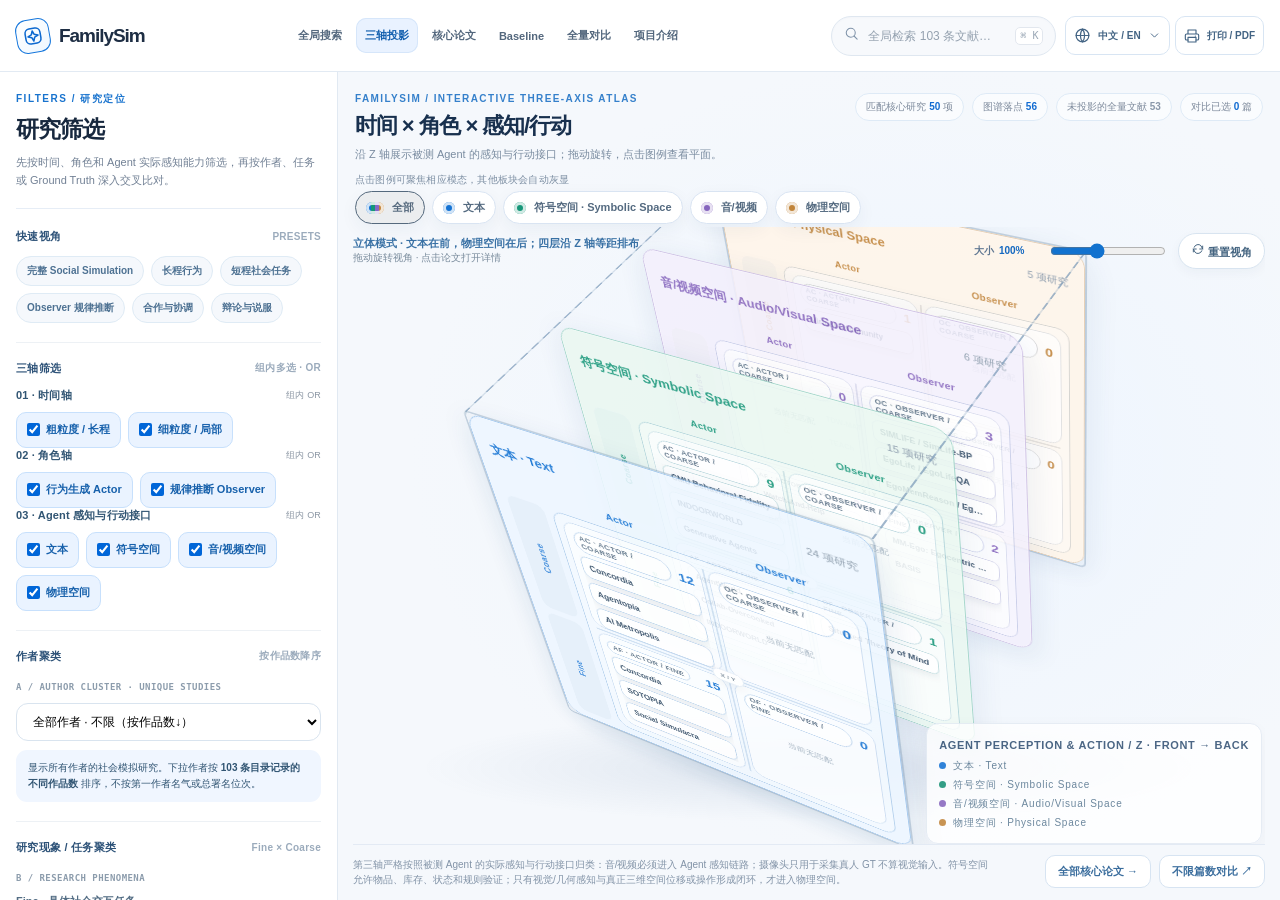
==== commit 109a13a6: "Clarify architecture relation labels for environment dependencies" ====
--- a/index.html
+++ b/index.html
@@ -2464,7 +2464,7 @@
  'use strict';
  function lang(){return typeof window.familyGetLanguage==='function'?window.familyGetLanguage():(document.documentElement.lang.toLowerCase().startsWith('en')?'en':'zh');}
  const SOURCE={local_full_text:{zh:'已对照本地论文原文',en:'Checked against local paper'},uploaded_full_text:{zh:'交接时上传的论文全文',en:'Originally supplied full paper'},official_abstract_or_project:{zh:'官方摘要 / 项目资料',en:'Official abstract / project source'},provisional_contextual_summary:{zh:'原文细节仍待核对',en:'Details pending primary-source verification'}};
- const RELATION={cites_and_compares:{zh:'引用并比较',en:'Cites and compares'},cited_and_compared_by:{zh:'被引用并比较',en:'Cited and compared by'},adapts_method_from:{zh:'借鉴活动选择方法',en:'Adapts activity selection from'},method_adapted_by:{zh:'活动选择方法被借鉴',en:'Activity selection adapted by'},adapts_architecture_from:{zh:'借鉴架构与会话机制',en:'Adapts architecture and conversations from'},architecture_adapted_by:{zh:'架构与会话机制被借鉴',en:'Architecture and conversations adapted by'}};
+ const RELATION={cites_and_compares:{zh:'引用并比较',en:'Cites and compares'},cited_and_compared_by:{zh:'被引用并比较',en:'Cited and compared by'},adapts_method_from:{zh:'借鉴活动选择方法',en:'Adapts activity selection from'},method_adapted_by:{zh:'活动选择方法被借鉴',en:'Activity selection adapted by'},adapts_architecture_from:{zh:'借鉴架构',en:'Adapts architecture from'},architecture_adapted_by:{zh:'架构被借鉴',en:'Architecture adapted by'}};
  Object.assign(RELATION,{
    complementary_resource:{zh:'互补资源 · 综述对照',en:'Complementary resource · Editorial comparison'},
    method_comparison:{zh:'方法与评测 · 综述对照',en:'Methods and evaluation · Editorial comparison'},
